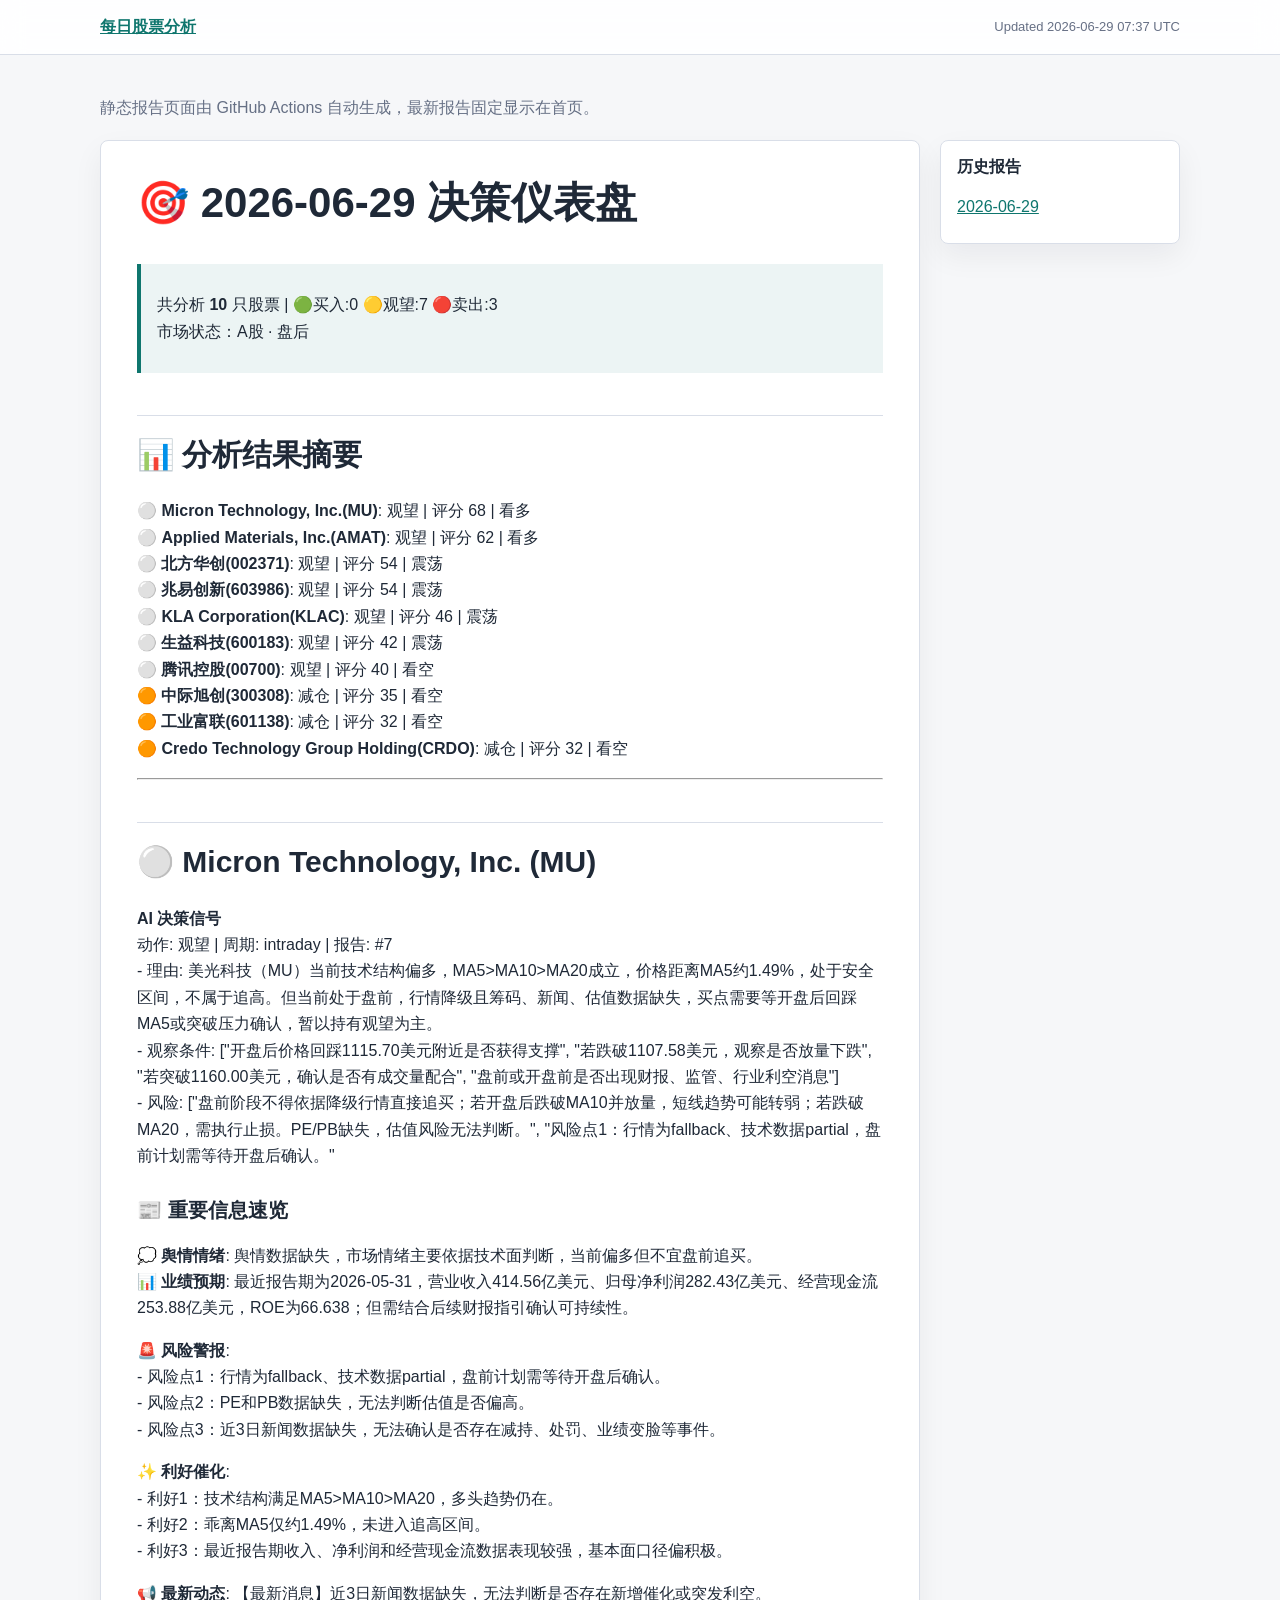
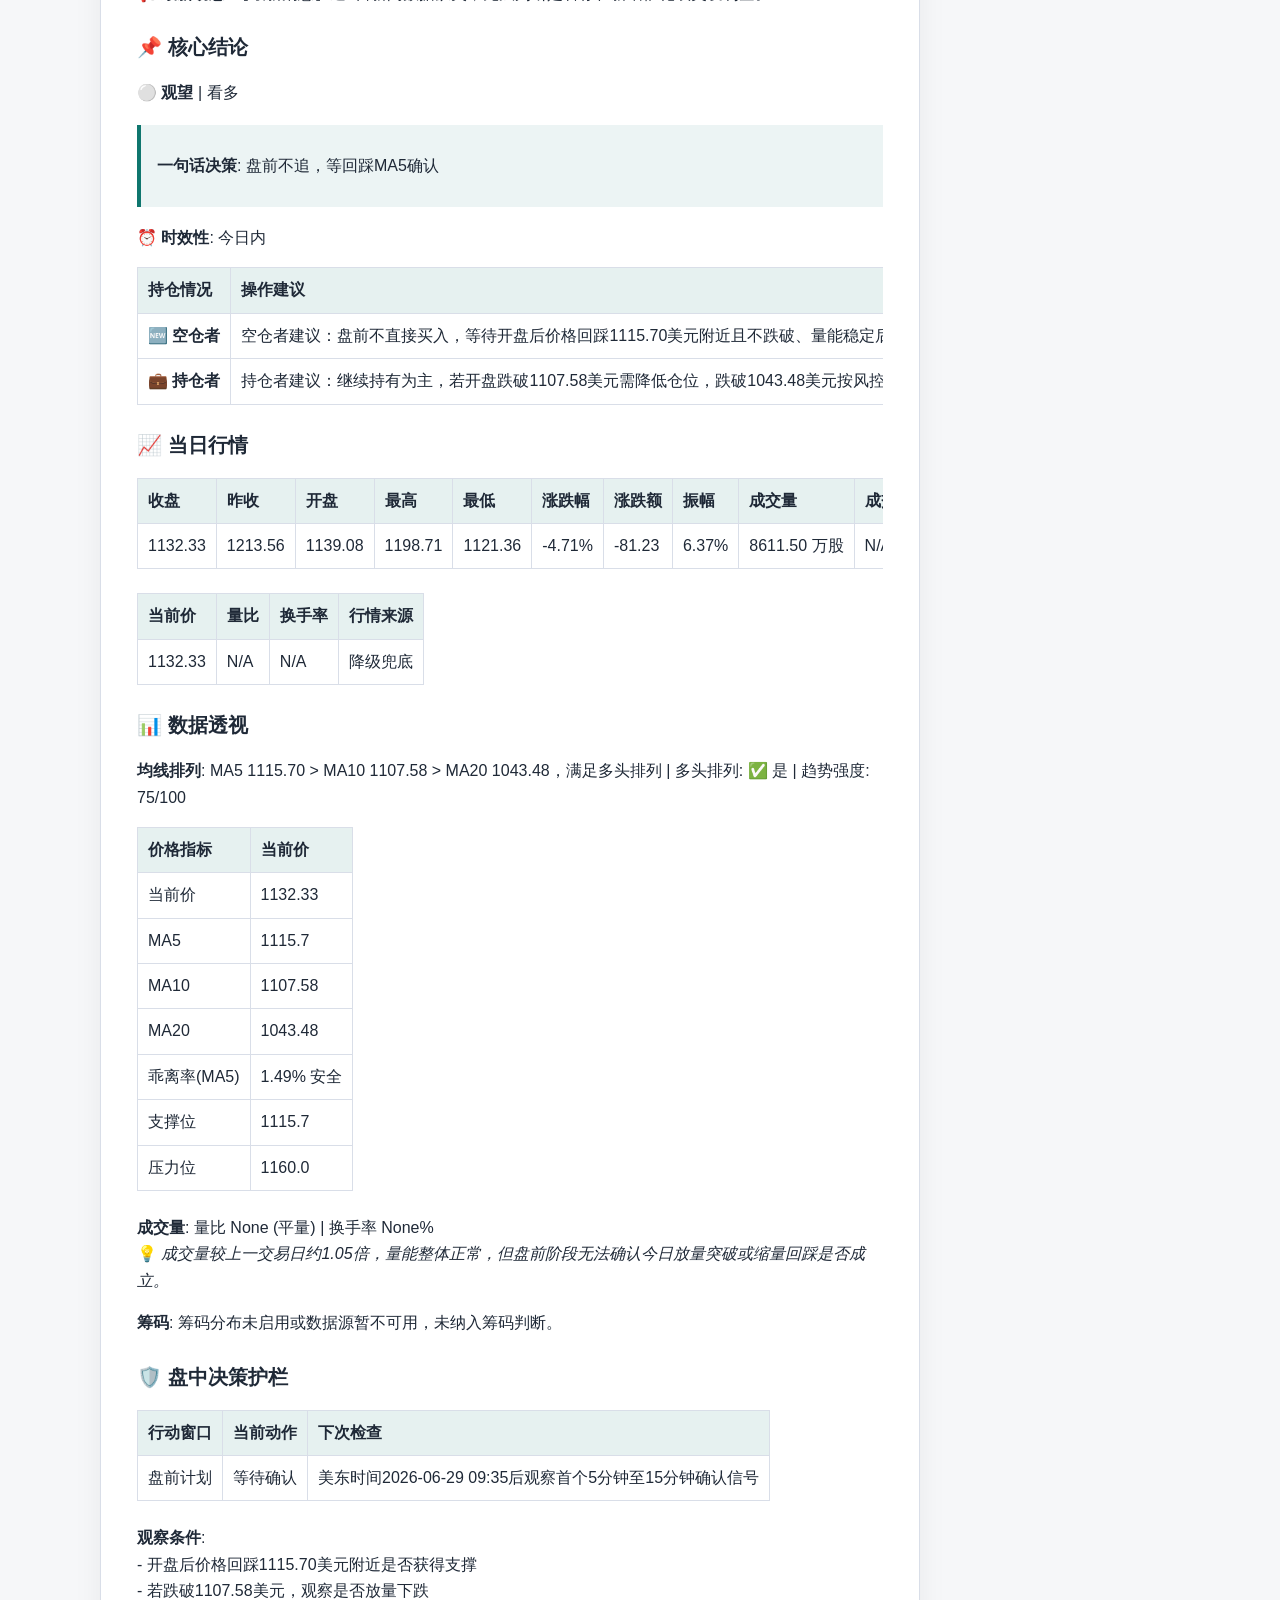
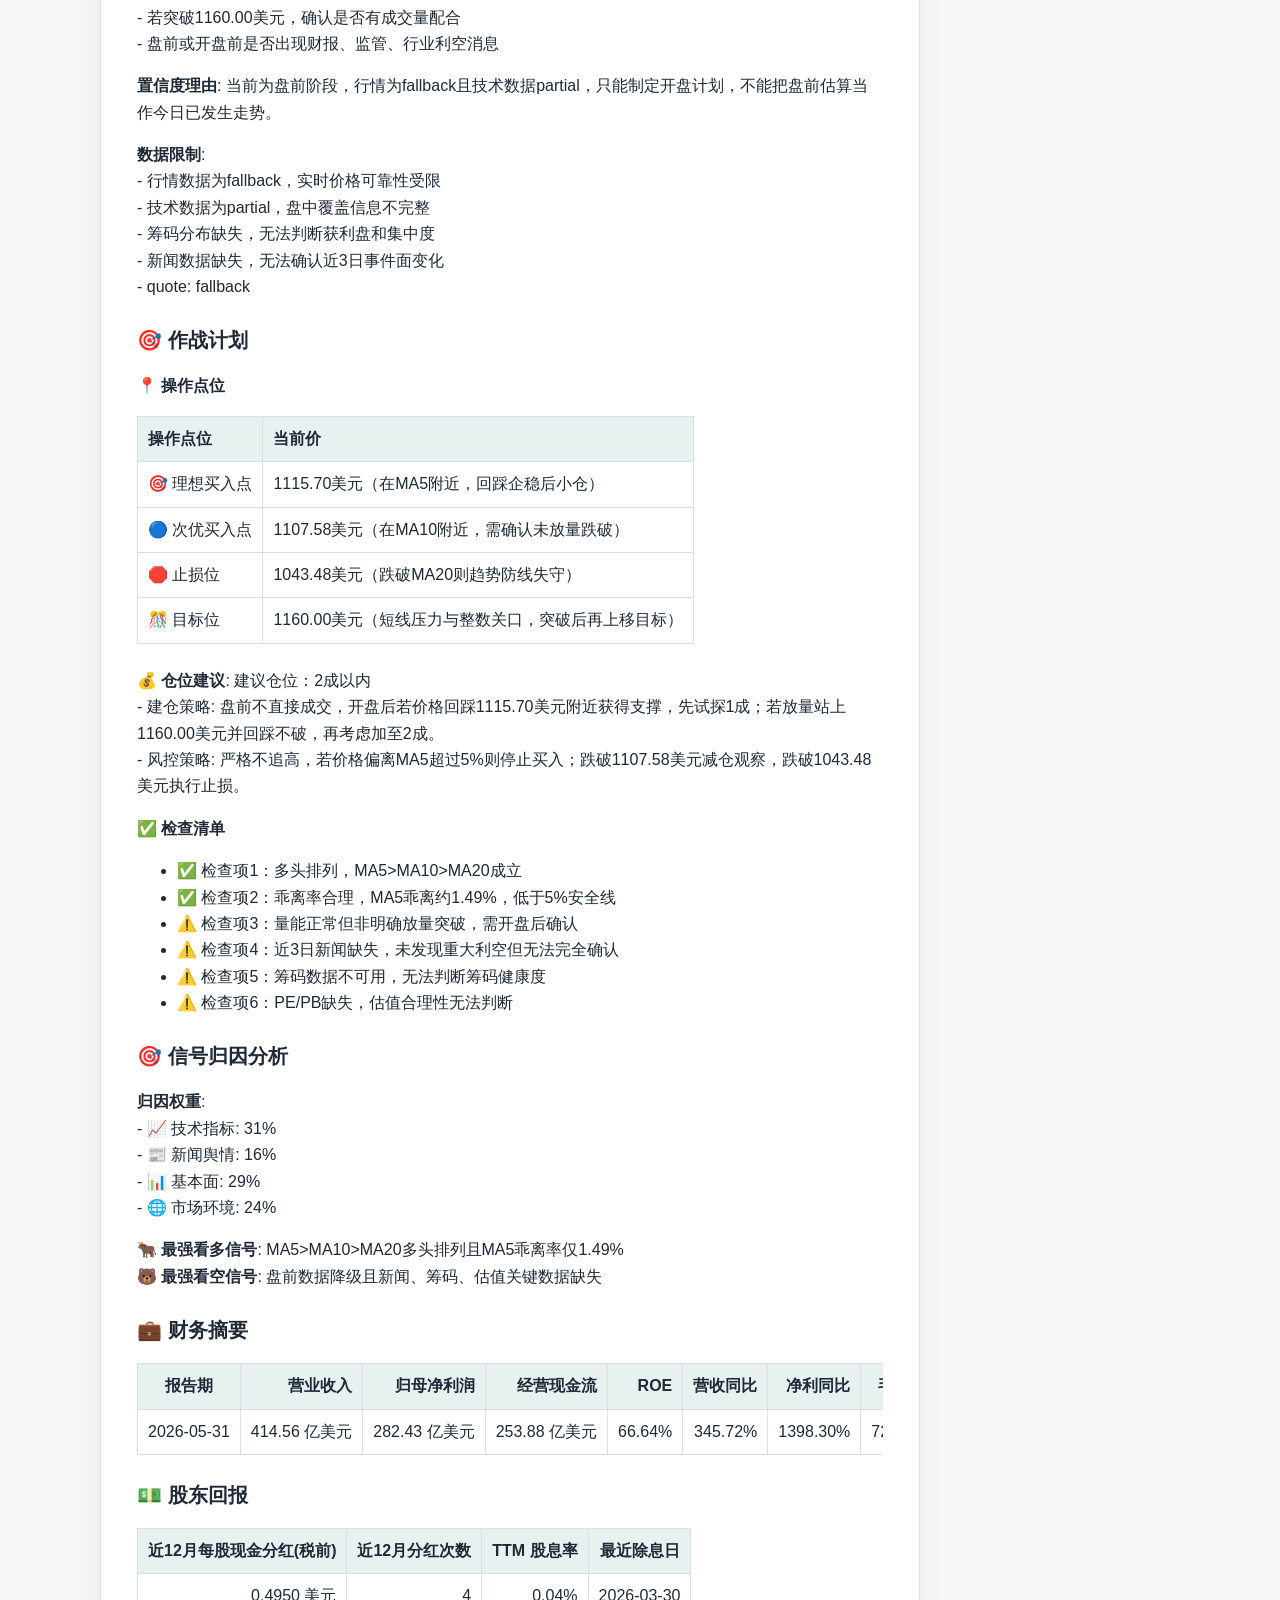
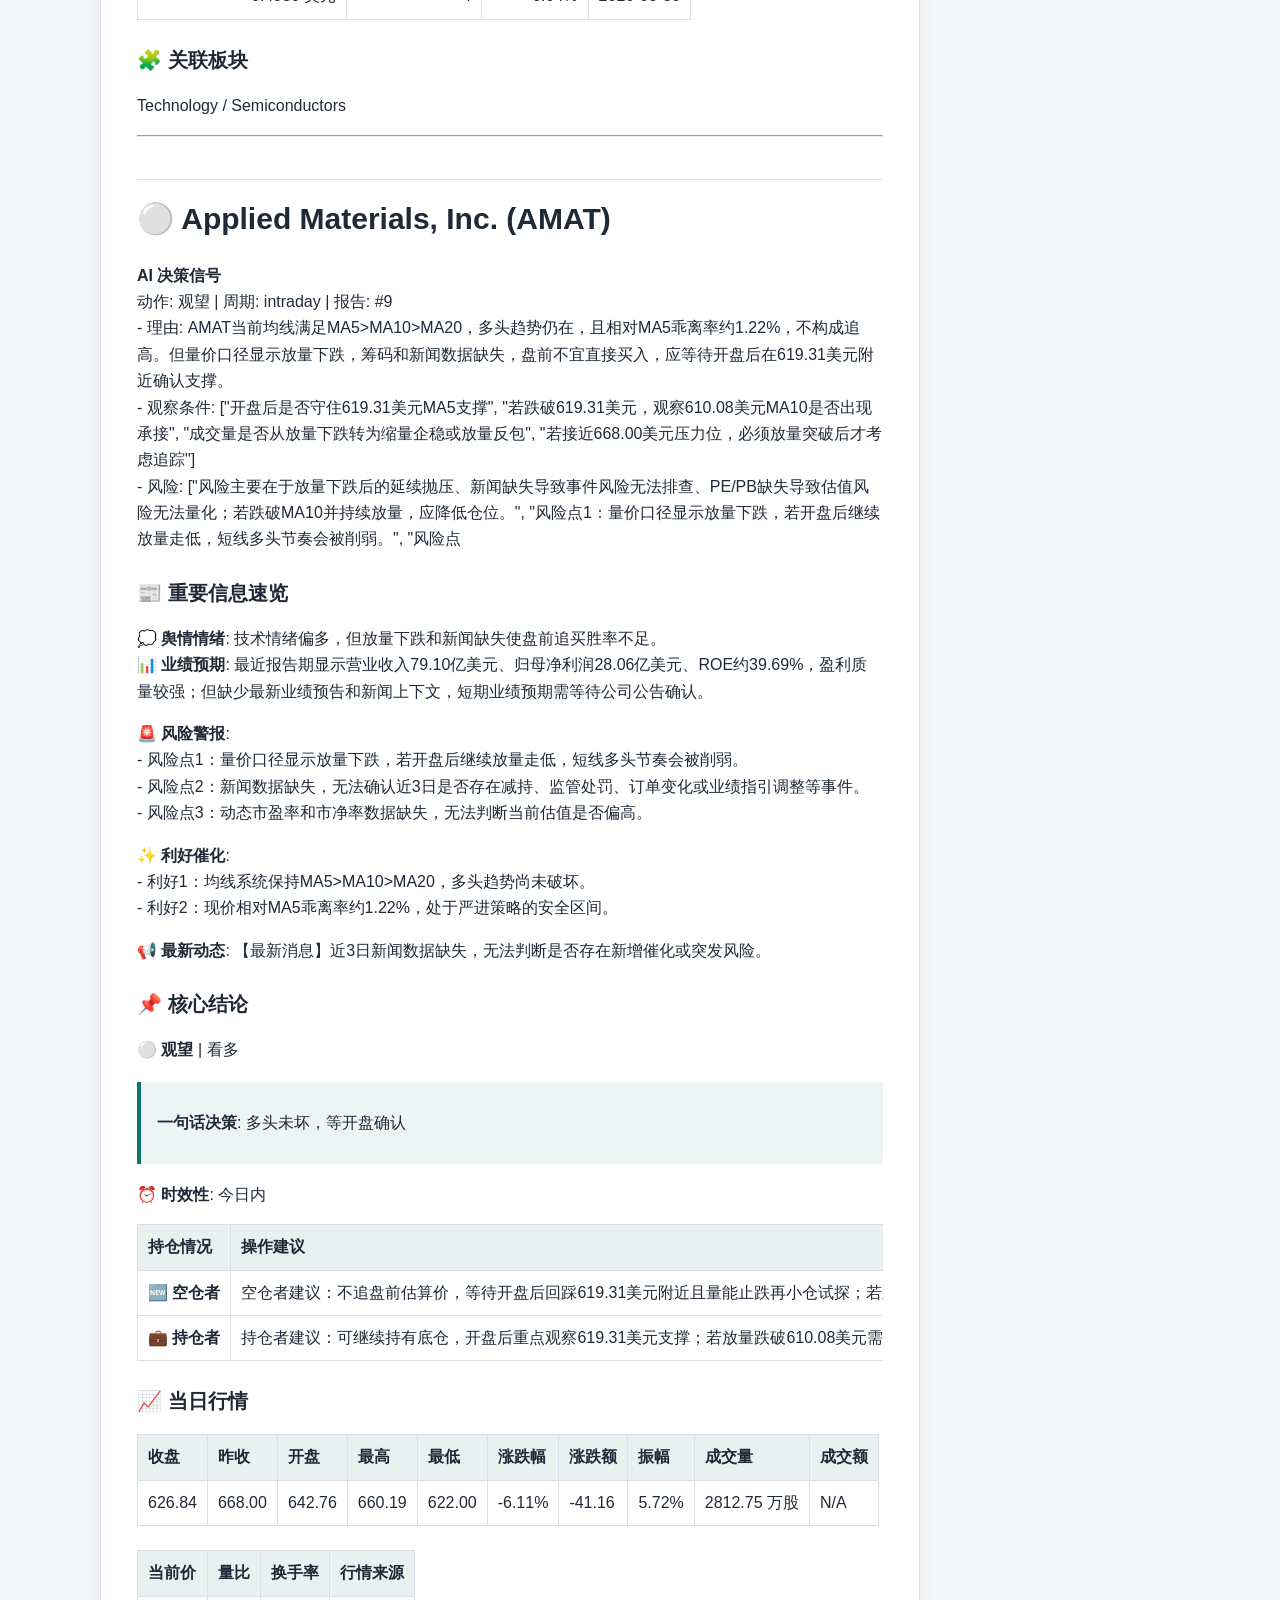
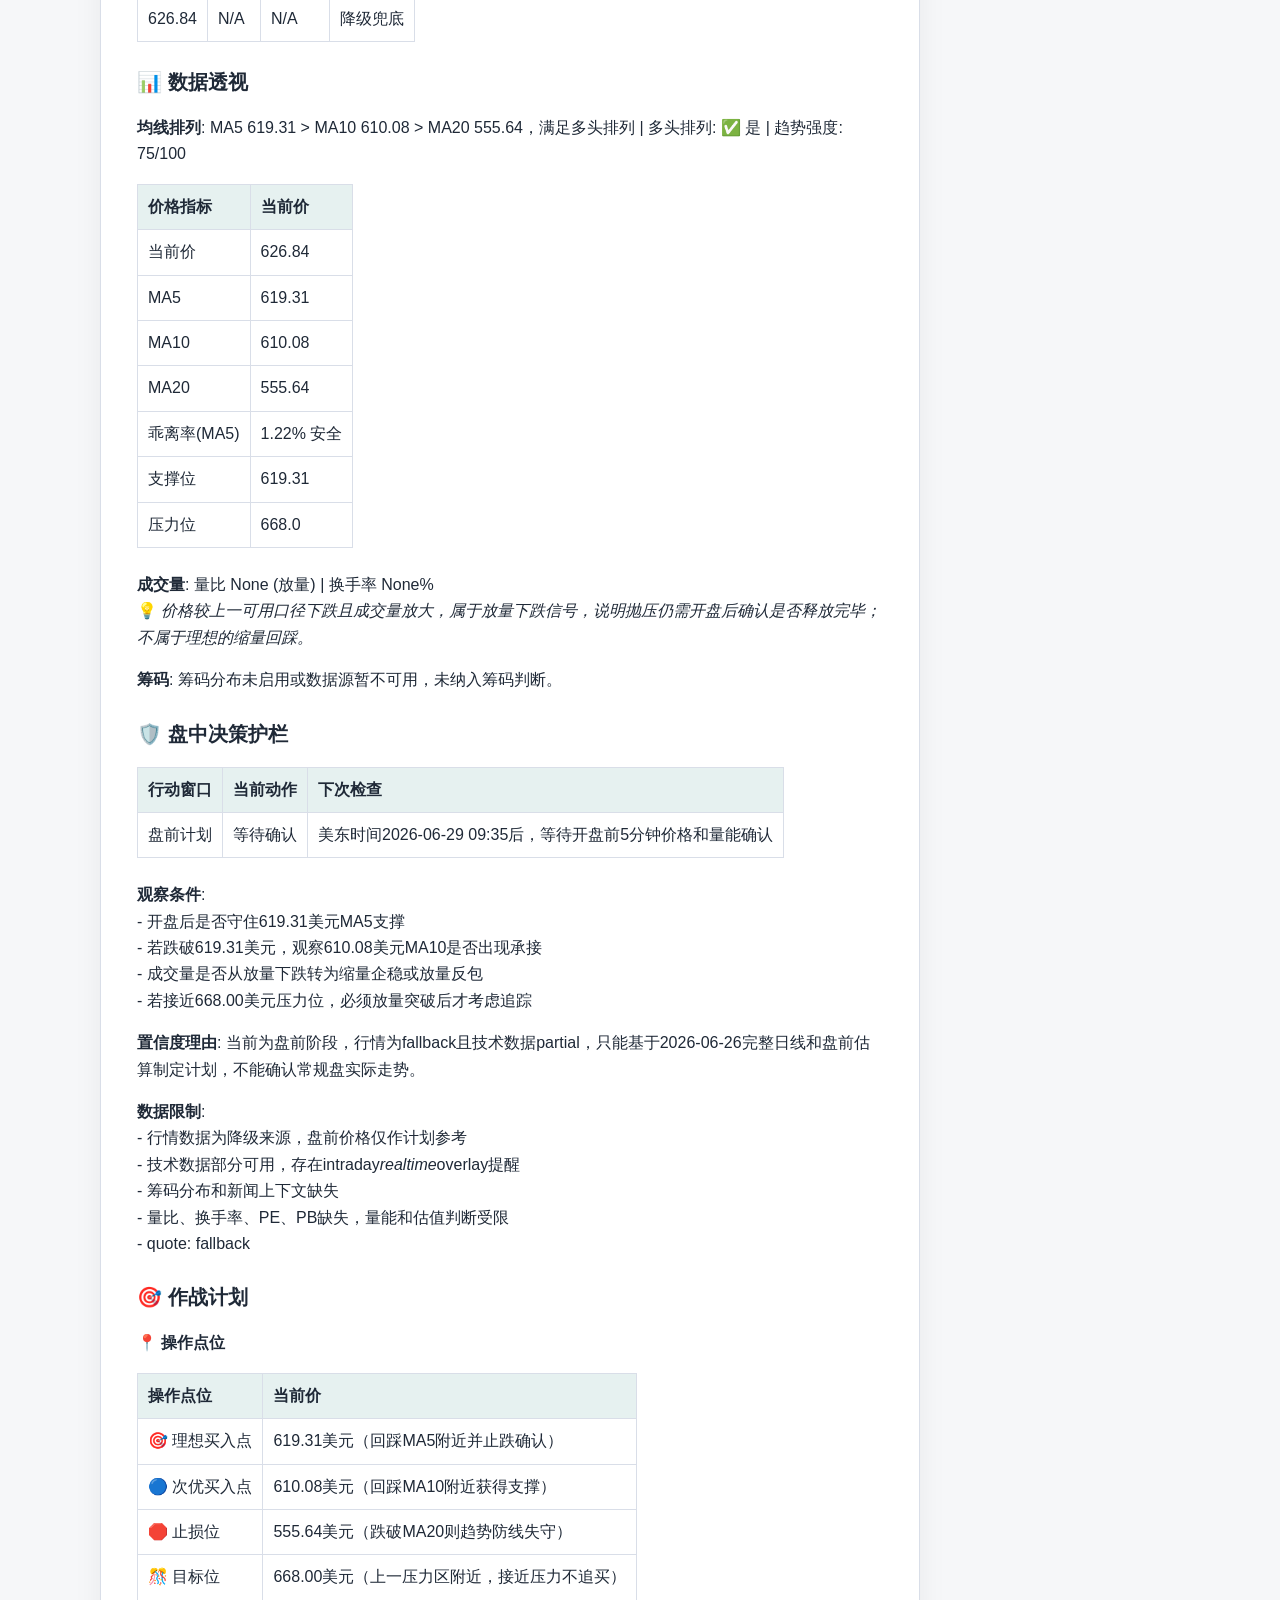
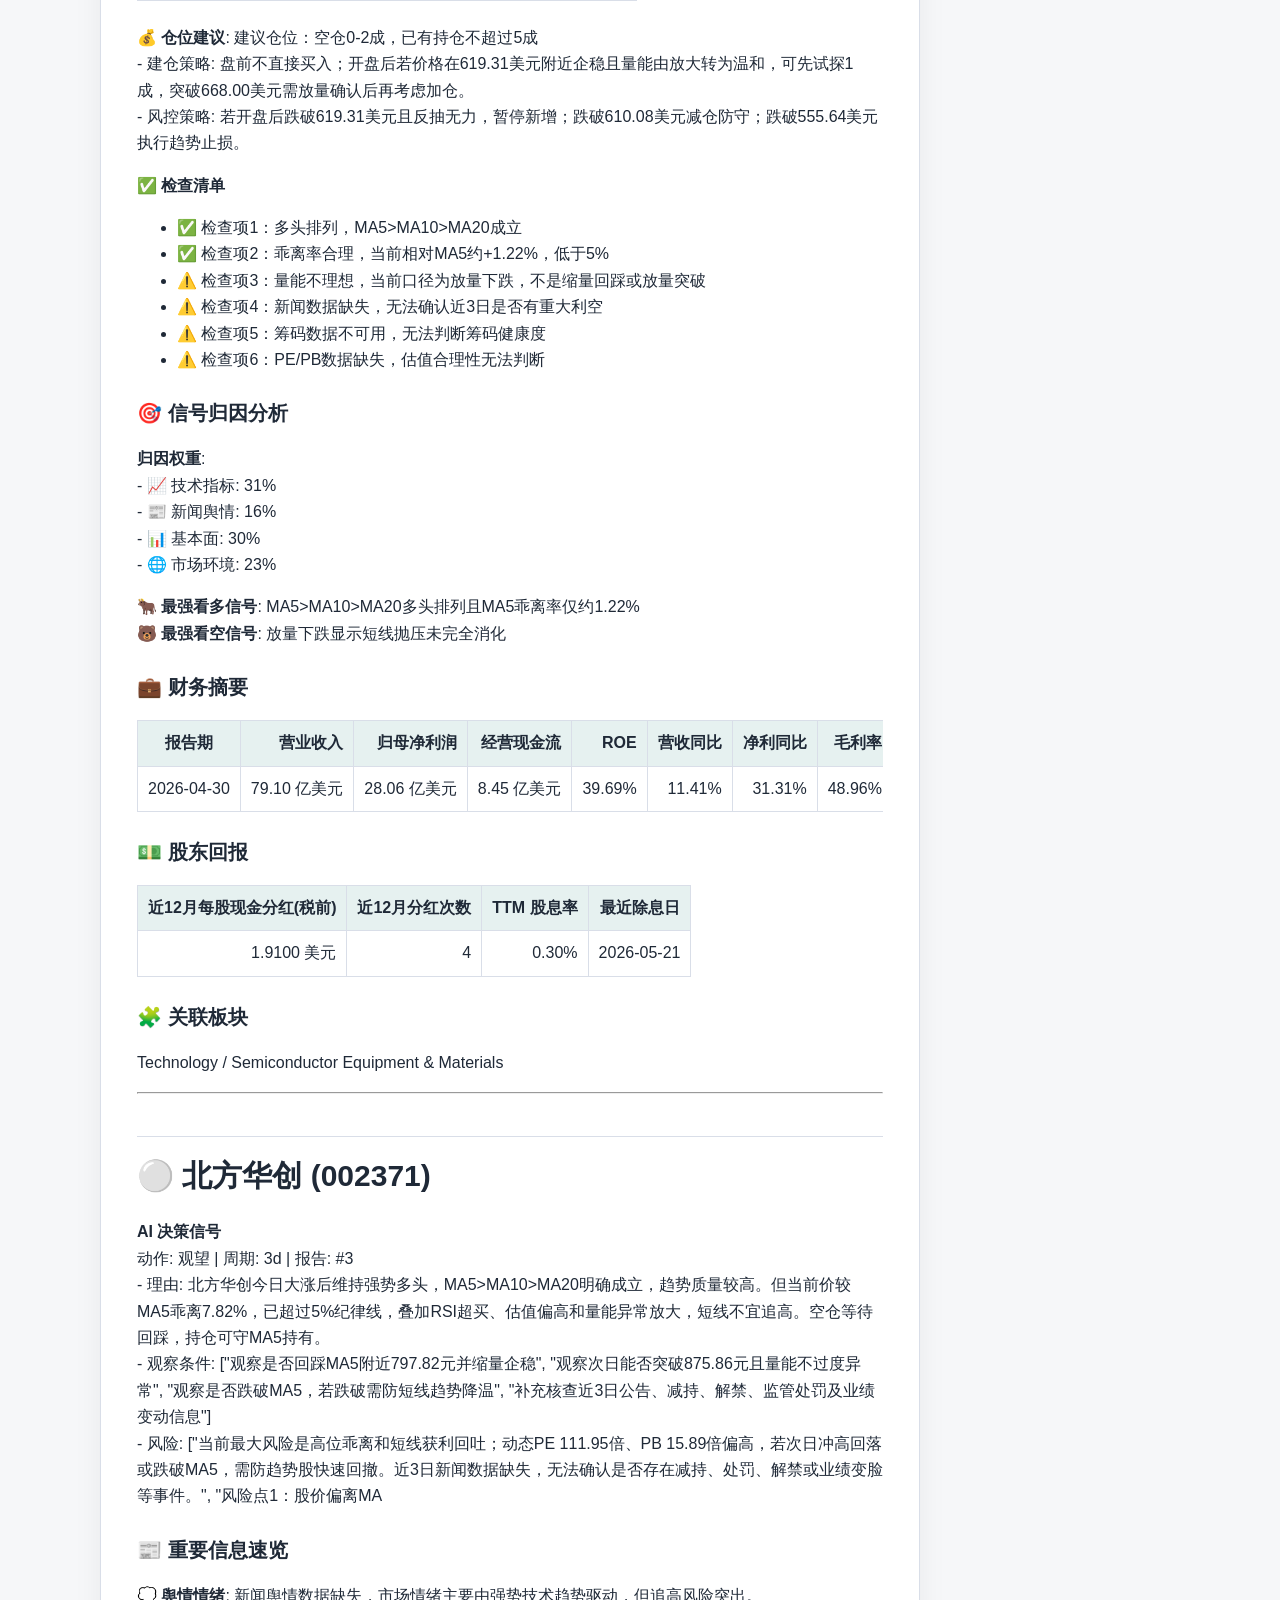
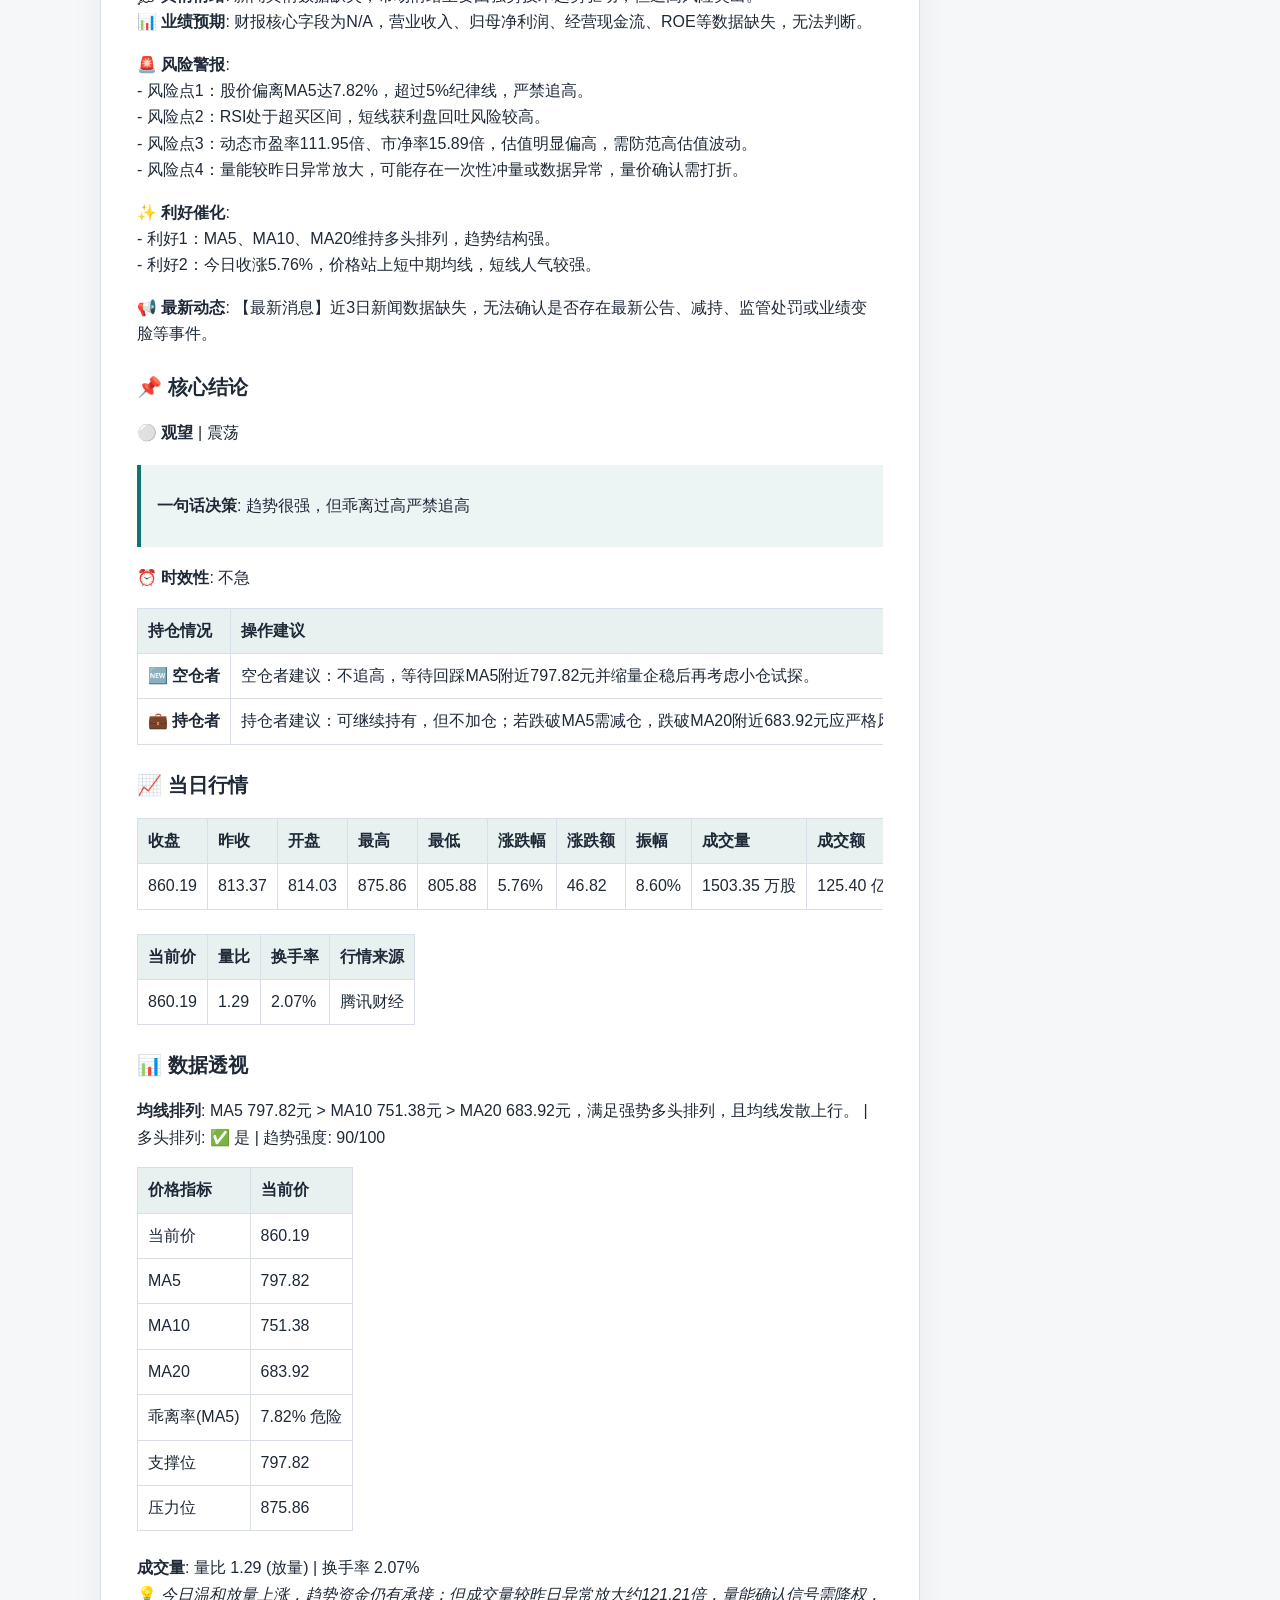
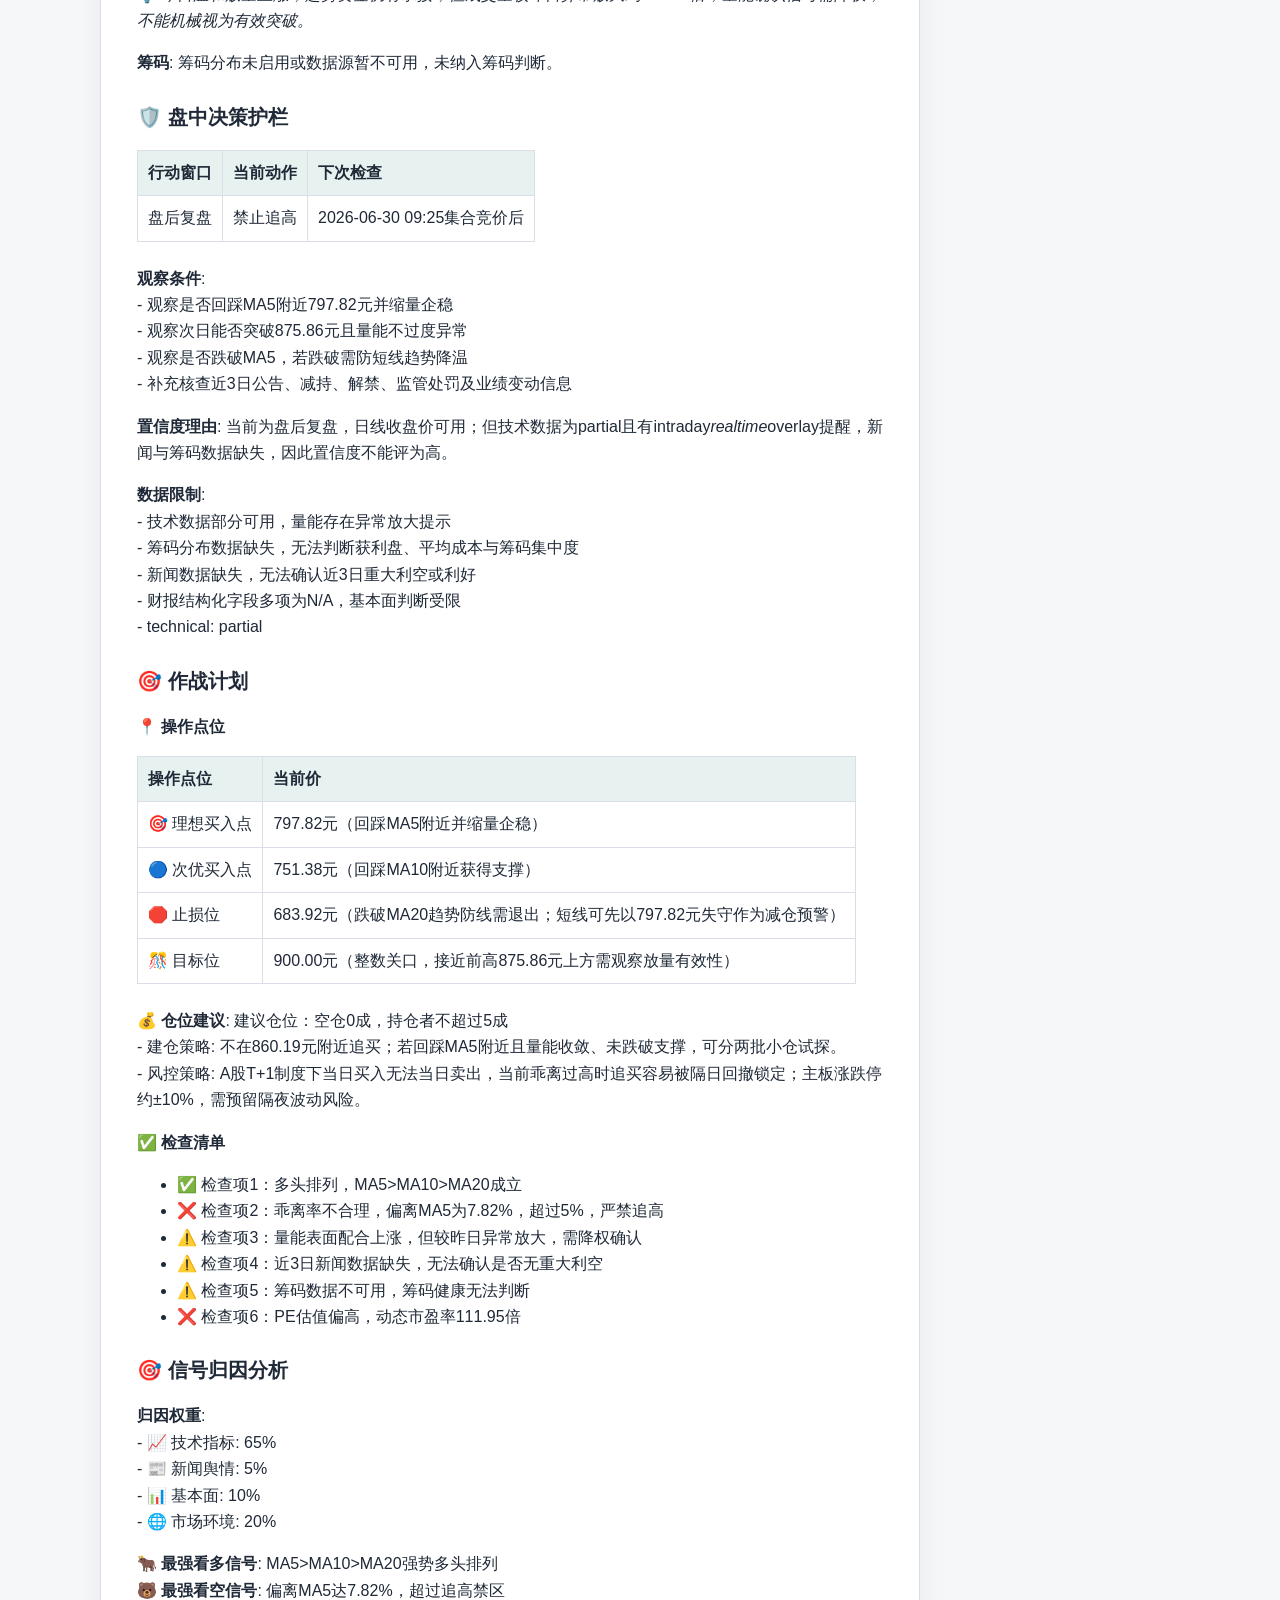
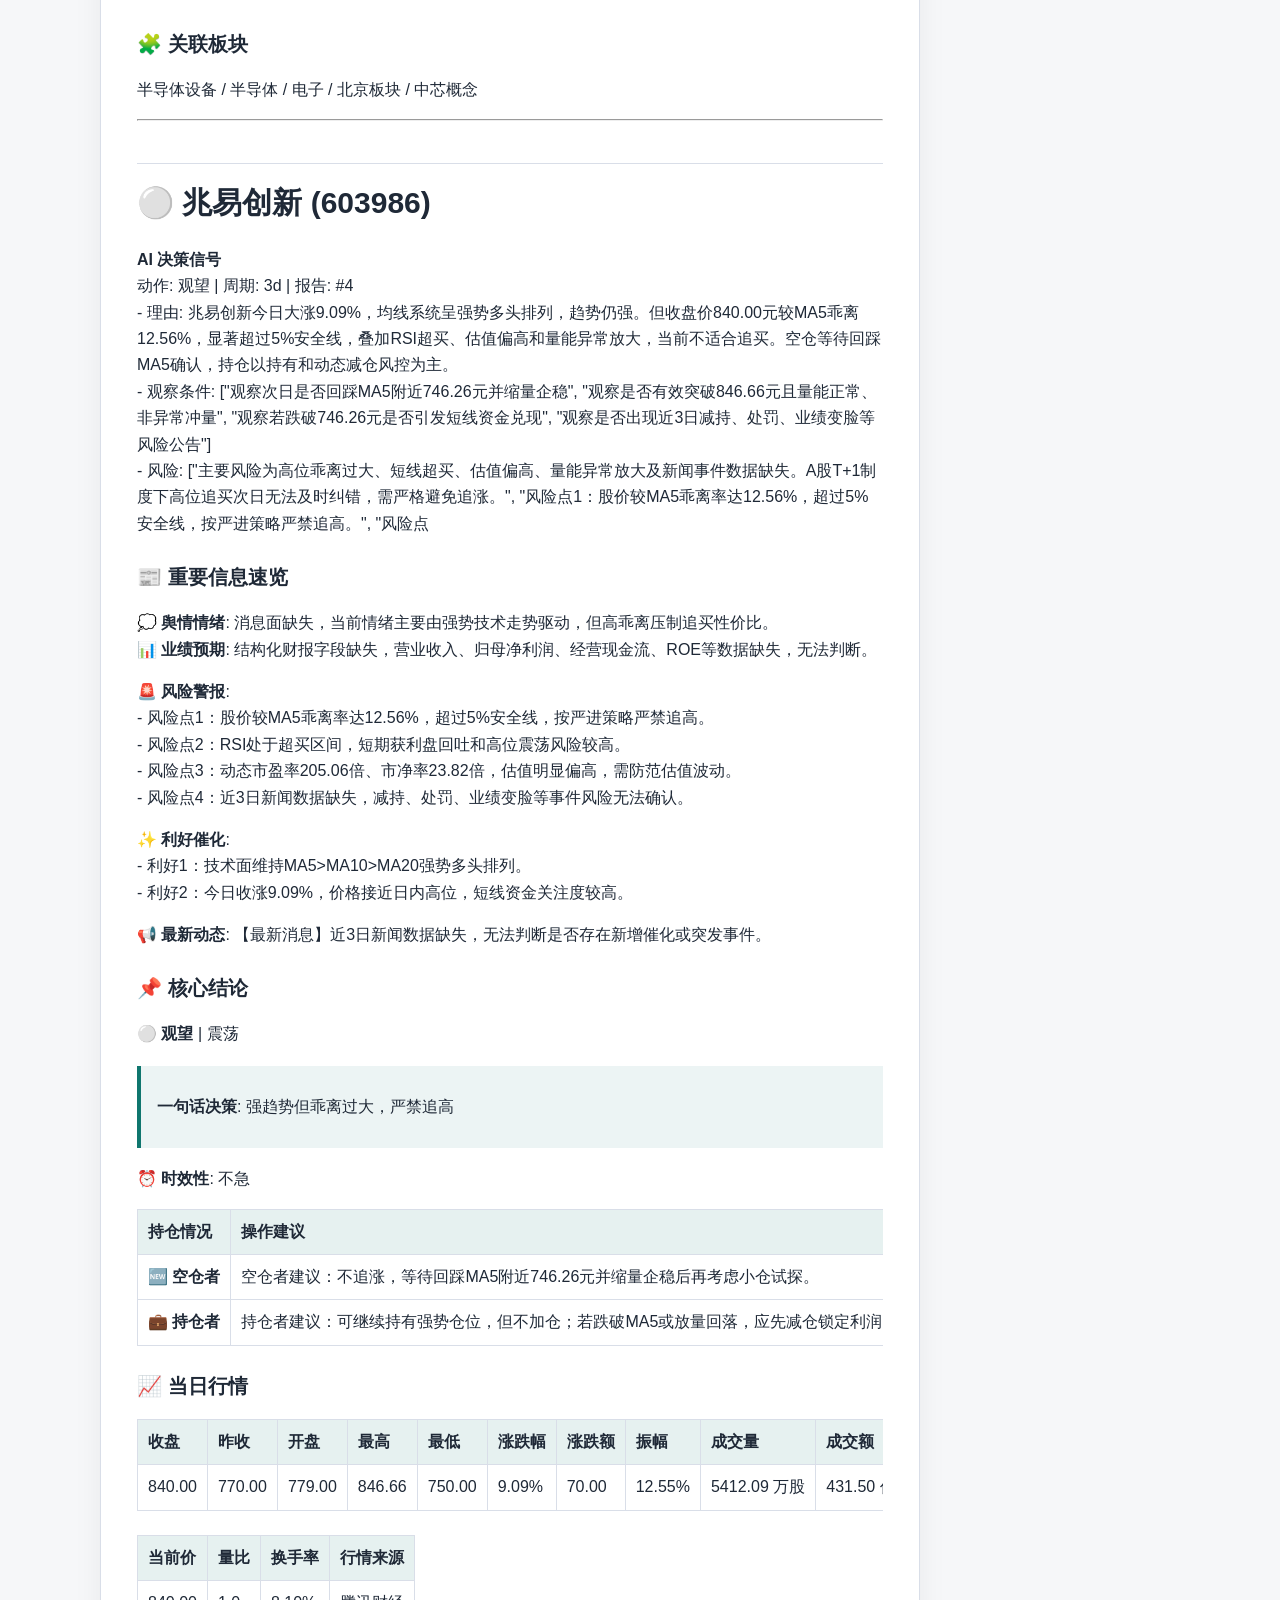
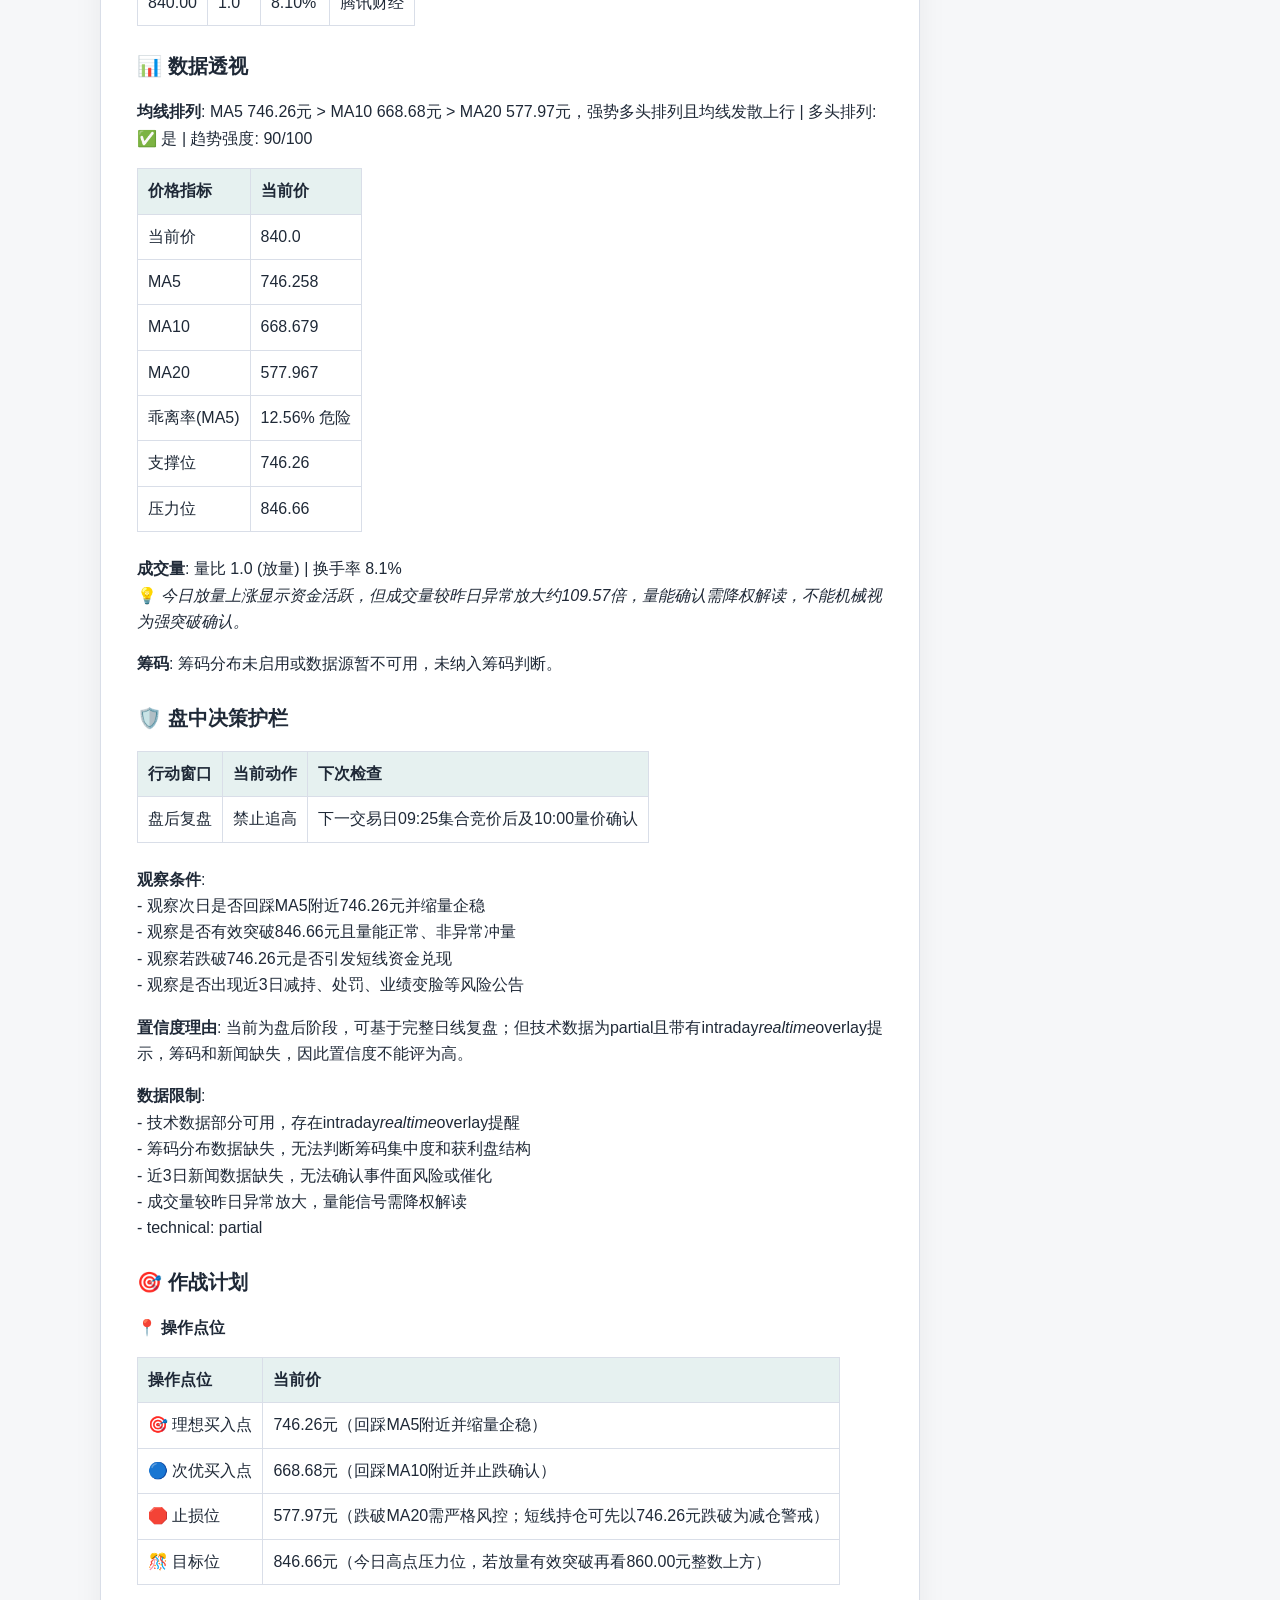
==== index.html @ a8003b69 "Update stock report pages for 2026-06-29" ====
<!doctype html>
<html lang="zh-CN">
<head>
  <meta charset="utf-8">
  <meta name="viewport" content="width=device-width, initial-scale=1">
  <title>2026-06-29 - 每日股票分析</title>
  <link rel="stylesheet" href="assets/report.css">
</head>
<body>
  <header>
    <div class="bar">
      <div class="brand"><a href="index.html">每日股票分析</a></div>
      <div class="meta">Updated 2026-06-29 07:37 UTC</div>
    </div>
  </header>
  <main>
    <p class="note">静态报告页面由 GitHub Actions 自动生成，最新报告固定显示在首页。</p>
    <div class="layout">
      <article><h1>🎯 2026-06-29 决策仪表盘</h1>

<blockquote>
  <p>共分析 <strong>10</strong> 只股票 | 🟢买入:0 🟡观望:7 🔴卖出:3<br />
  市场状态：A股 · 盘后</p>
</blockquote>

<h2>📊 分析结果摘要</h2>

<p>⚪ <strong>Micron Technology, Inc.(MU)</strong>: 观望 | 评分 68 | 看多<br />
⚪ <strong>Applied Materials, Inc.(AMAT)</strong>: 观望 | 评分 62 | 看多<br />
⚪ <strong>北方华创(002371)</strong>: 观望 | 评分 54 | 震荡<br />
⚪ <strong>兆易创新(603986)</strong>: 观望 | 评分 54 | 震荡<br />
⚪ <strong>KLA Corporation(KLAC)</strong>: 观望 | 评分 46 | 震荡<br />
⚪ <strong>生益科技(600183)</strong>: 观望 | 评分 42 | 震荡<br />
⚪ <strong>腾讯控股(00700)</strong>: 观望 | 评分 40 | 看空<br />
🟠 <strong>中际旭创(300308)</strong>: 减仓 | 评分 35 | 看空<br />
🟠 <strong>工业富联(601138)</strong>: 减仓 | 评分 32 | 看空<br />
🟠 <strong>Credo Technology Group Holding(CRDO)</strong>: 减仓 | 评分 32 | 看空</p>

<hr />

<h2>⚪ Micron Technology, Inc. (MU)</h2>

<p><strong>AI 决策信号</strong><br />
动作: 观望 | 周期: intraday | 报告: #7<br />
- 理由: 美光科技（MU）当前技术结构偏多，MA5>MA10>MA20成立，价格距离MA5约1.49%，处于安全区间，不属于追高。但当前处于盘前，行情降级且筹码、新闻、估值数据缺失，买点需要等开盘后回踩MA5或突破压力确认，暂以持有观望为主。<br />
- 观察条件: ["开盘后价格回踩1115.70美元附近是否获得支撑", "若跌破1107.58美元，观察是否放量下跌", "若突破1160.00美元，确认是否有成交量配合", "盘前或开盘前是否出现财报、监管、行业利空消息"]<br />
- 风险: ["盘前阶段不得依据降级行情直接追买；若开盘后跌破MA10并放量，短线趋势可能转弱；若跌破MA20，需执行止损。PE/PB缺失，估值风险无法判断。", "风险点1：行情为fallback、技术数据partial，盘前计划需等待开盘后确认。"</p>

<h3>📰 重要信息速览</h3>

<p><strong>💭 舆情情绪</strong>: 舆情数据缺失，市场情绪主要依据技术面判断，当前偏多但不宜盘前追买。<br />
<strong>📊 业绩预期</strong>: 最近报告期为2026-05-31，营业收入414.56亿美元、归母净利润282.43亿美元、经营现金流253.88亿美元，ROE为66.638；但需结合后续财报指引确认可持续性。</p>

<p><strong>🚨 风险警报</strong>:<br />
- 风险点1：行情为fallback、技术数据partial，盘前计划需等待开盘后确认。<br />
- 风险点2：PE和PB数据缺失，无法判断估值是否偏高。<br />
- 风险点3：近3日新闻数据缺失，无法确认是否存在减持、处罚、业绩变脸等事件。</p>

<p><strong>✨ 利好催化</strong>:<br />
- 利好1：技术结构满足MA5>MA10>MA20，多头趋势仍在。<br />
- 利好2：乖离MA5仅约1.49%，未进入追高区间。<br />
- 利好3：最近报告期收入、净利润和经营现金流数据表现较强，基本面口径偏积极。</p>

<p><strong>📢 最新动态</strong>: 【最新消息】近3日新闻数据缺失，无法判断是否存在新增催化或突发利空。</p>

<h3>📌 核心结论</h3>

<p><strong>⚪ 观望</strong> | 看多</p>

<blockquote>
  <p><strong>一句话决策</strong>: 盘前不追，等回踩MA5确认</p>
</blockquote>

<p>⏰ <strong>时效性</strong>: 今日内</p>

<table>
<thead>
<tr>
  <th>持仓情况</th>
  <th>操作建议</th>
</tr>
</thead>
<tbody>
<tr>
  <td>🆕 <strong>空仓者</strong></td>
  <td>空仓者建议：盘前不直接买入，等待开盘后价格回踩1115.70美元附近且不跌破、量能稳定后再小仓试探。</td>
</tr>
<tr>
  <td>💼 <strong>持仓者</strong></td>
  <td>持仓者建议：继续持有为主，若开盘跌破1107.58美元需降低仓位，跌破1043.48美元按风控止损。</td>
</tr>
</tbody>
</table>

<h3>📈 当日行情</h3>

<table>
<thead>
<tr>
  <th>收盘</th>
  <th>昨收</th>
  <th>开盘</th>
  <th>最高</th>
  <th>最低</th>
  <th>涨跌幅</th>
  <th>涨跌额</th>
  <th>振幅</th>
  <th>成交量</th>
  <th>成交额</th>
</tr>
</thead>
<tbody>
<tr>
  <td>1132.33</td>
  <td>1213.56</td>
  <td>1139.08</td>
  <td>1198.71</td>
  <td>1121.36</td>
  <td>-4.71%</td>
  <td>-81.23</td>
  <td>6.37%</td>
  <td>8611.50 万股</td>
  <td>N/A</td>
</tr>
</tbody>
</table>

<table>
<thead>
<tr>
  <th>当前价</th>
  <th>量比</th>
  <th>换手率</th>
  <th>行情来源</th>
</tr>
</thead>
<tbody>
<tr>
  <td>1132.33</td>
  <td>N/A</td>
  <td>N/A</td>
  <td>降级兜底</td>
</tr>
</tbody>
</table>

<h3>📊 数据透视</h3>

<p><strong>均线排列</strong>: MA5 1115.70 &gt; MA10 1107.58 &gt; MA20 1043.48，满足多头排列 | 多头排列: ✅ 是 | 趋势强度: 75/100</p>

<table>
<thead>
<tr>
  <th>价格指标</th>
  <th>当前价</th>
</tr>
</thead>
<tbody>
<tr>
  <td>当前价</td>
  <td>1132.33</td>
</tr>
<tr>
  <td>MA5</td>
  <td>1115.7</td>
</tr>
<tr>
  <td>MA10</td>
  <td>1107.58</td>
</tr>
<tr>
  <td>MA20</td>
  <td>1043.48</td>
</tr>
<tr>
  <td>乖离率(MA5)</td>
  <td>1.49% 安全</td>
</tr>
<tr>
  <td>支撑位</td>
  <td>1115.7</td>
</tr>
<tr>
  <td>压力位</td>
  <td>1160.0</td>
</tr>
</tbody>
</table>

<p><strong>成交量</strong>: 量比 None (平量) | 换手率 None%<br />
💡 <em>成交量较上一交易日约1.05倍，量能整体正常，但盘前阶段无法确认今日放量突破或缩量回踩是否成立。</em></p>

<p><strong>筹码</strong>: 筹码分布未启用或数据源暂不可用，未纳入筹码判断。</p>

<h3>🛡️ 盘中决策护栏</h3>

<table>
<thead>
<tr>
  <th>行动窗口</th>
  <th>当前动作</th>
  <th>下次检查</th>
</tr>
</thead>
<tbody>
<tr>
  <td>盘前计划</td>
  <td>等待确认</td>
  <td>美东时间2026-06-29 09:35后观察首个5分钟至15分钟确认信号</td>
</tr>
</tbody>
</table>

<p><strong>观察条件</strong>:<br />
- 开盘后价格回踩1115.70美元附近是否获得支撑<br />
- 若跌破1107.58美元，观察是否放量下跌<br />
- 若突破1160.00美元，确认是否有成交量配合<br />
- 盘前或开盘前是否出现财报、监管、行业利空消息</p>

<p><strong>置信度理由</strong>: 当前为盘前阶段，行情为fallback且技术数据partial，只能制定开盘计划，不能把盘前估算当作今日已发生走势。</p>

<p><strong>数据限制</strong>:<br />
- 行情数据为fallback，实时价格可靠性受限<br />
- 技术数据为partial，盘中覆盖信息不完整<br />
- 筹码分布缺失，无法判断获利盘和集中度<br />
- 新闻数据缺失，无法确认近3日事件面变化<br />
- quote: fallback</p>

<h3>🎯 作战计划</h3>

<p><strong>📍 操作点位</strong></p>

<table>
<thead>
<tr>
  <th>操作点位</th>
  <th>当前价</th>
</tr>
</thead>
<tbody>
<tr>
  <td>🎯 理想买入点</td>
  <td>1115.70美元（在MA5附近，回踩企稳后小仓）</td>
</tr>
<tr>
  <td>🔵 次优买入点</td>
  <td>1107.58美元（在MA10附近，需确认未放量跌破）</td>
</tr>
<tr>
  <td>🛑 止损位</td>
  <td>1043.48美元（跌破MA20则趋势防线失守）</td>
</tr>
<tr>
  <td>🎊 目标位</td>
  <td>1160.00美元（短线压力与整数关口，突破后再上移目标）</td>
</tr>
</tbody>
</table>

<p><strong>💰 仓位建议</strong>: 建议仓位：2成以内<br />
- 建仓策略: 盘前不直接成交，开盘后若价格回踩1115.70美元附近获得支撑，先试探1成；若放量站上1160.00美元并回踩不破，再考虑加至2成。<br />
- 风控策略: 严格不追高，若价格偏离MA5超过5%则停止买入；跌破1107.58美元减仓观察，跌破1043.48美元执行止损。</p>

<p><strong>✅ 检查清单</strong></p>

<ul>
<li>✅ 检查项1：多头排列，MA5>MA10>MA20成立</li>
<li>✅ 检查项2：乖离率合理，MA5乖离约1.49%，低于5%安全线</li>
<li>⚠️ 检查项3：量能正常但非明确放量突破，需开盘后确认</li>
<li>⚠️ 检查项4：近3日新闻缺失，未发现重大利空但无法完全确认</li>
<li>⚠️ 检查项5：筹码数据不可用，无法判断筹码健康度</li>
<li>⚠️ 检查项6：PE/PB缺失，估值合理性无法判断</li>
</ul>

<h3>🎯 信号归因分析</h3>

<p><strong>归因权重</strong>:<br />
- 📈 技术指标: 31%<br />
- 📰 新闻舆情: 16%<br />
- 📊 基本面: 29%<br />
- 🌐 市场环境: 24%</p>

<p><strong>🐂 最强看多信号</strong>: MA5>MA10>MA20多头排列且MA5乖离率仅1.49%<br />
<strong>🐻 最强看空信号</strong>: 盘前数据降级且新闻、筹码、估值关键数据缺失</p>

<h3>💼 财务摘要</h3>

<table>
<thead>
<tr>
  <th style="text-align:center;">报告期</th>
  <th style="text-align:right;">营业收入</th>
  <th style="text-align:right;">归母净利润</th>
  <th style="text-align:right;">经营现金流</th>
  <th style="text-align:right;">ROE</th>
  <th style="text-align:right;">营收同比</th>
  <th style="text-align:right;">净利同比</th>
  <th style="text-align:right;">毛利率</th>
</tr>
</thead>
<tbody>
<tr>
  <td style="text-align:center;">2026-05-31</td>
  <td style="text-align:right;">414.56 亿美元</td>
  <td style="text-align:right;">282.43 亿美元</td>
  <td style="text-align:right;">253.88 亿美元</td>
  <td style="text-align:right;">66.64%</td>
  <td style="text-align:right;">345.72%</td>
  <td style="text-align:right;">1398.30%</td>
  <td style="text-align:right;">72.57%</td>
</tr>
</tbody>
</table>

<h3>💵 股东回报</h3>

<table>
<thead>
<tr>
  <th style="text-align:right;">近12月每股现金分红(税前)</th>
  <th style="text-align:right;">近12月分红次数</th>
  <th style="text-align:right;">TTM 股息率</th>
  <th style="text-align:center;">最近除息日</th>
</tr>
</thead>
<tbody>
<tr>
  <td style="text-align:right;">0.4950 美元</td>
  <td style="text-align:right;">4</td>
  <td style="text-align:right;">0.04%</td>
  <td style="text-align:center;">2026-03-30</td>
</tr>
</tbody>
</table>

<h3>🧩 关联板块</h3>

<p>Technology / Semiconductors</p>

<hr />

<h2>⚪ Applied Materials, Inc. (AMAT)</h2>

<p><strong>AI 决策信号</strong><br />
动作: 观望 | 周期: intraday | 报告: #9<br />
- 理由: AMAT当前均线满足MA5>MA10>MA20，多头趋势仍在，且相对MA5乖离率约1.22%，不构成追高。但量价口径显示放量下跌，筹码和新闻数据缺失，盘前不宜直接买入，应等待开盘后在619.31美元附近确认支撑。<br />
- 观察条件: ["开盘后是否守住619.31美元MA5支撑", "若跌破619.31美元，观察610.08美元MA10是否出现承接", "成交量是否从放量下跌转为缩量企稳或放量反包", "若接近668.00美元压力位，必须放量突破后才考虑追踪"]<br />
- 风险: ["风险主要在于放量下跌后的延续抛压、新闻缺失导致事件风险无法排查、PE/PB缺失导致估值风险无法量化；若跌破MA10并持续放量，应降低仓位。", "风险点1：量价口径显示放量下跌，若开盘后继续放量走低，短线多头节奏会被削弱。", "风险点</p>

<h3>📰 重要信息速览</h3>

<p><strong>💭 舆情情绪</strong>: 技术情绪偏多，但放量下跌和新闻缺失使盘前追买胜率不足。<br />
<strong>📊 业绩预期</strong>: 最近报告期显示营业收入79.10亿美元、归母净利润28.06亿美元、ROE约39.69%，盈利质量较强；但缺少最新业绩预告和新闻上下文，短期业绩预期需等待公司公告确认。</p>

<p><strong>🚨 风险警报</strong>:<br />
- 风险点1：量价口径显示放量下跌，若开盘后继续放量走低，短线多头节奏会被削弱。<br />
- 风险点2：新闻数据缺失，无法确认近3日是否存在减持、监管处罚、订单变化或业绩指引调整等事件。<br />
- 风险点3：动态市盈率和市净率数据缺失，无法判断当前估值是否偏高。</p>

<p><strong>✨ 利好催化</strong>:<br />
- 利好1：均线系统保持MA5>MA10>MA20，多头趋势尚未破坏。<br />
- 利好2：现价相对MA5乖离率约1.22%，处于严进策略的安全区间。</p>

<p><strong>📢 最新动态</strong>: 【最新消息】近3日新闻数据缺失，无法判断是否存在新增催化或突发风险。</p>

<h3>📌 核心结论</h3>

<p><strong>⚪ 观望</strong> | 看多</p>

<blockquote>
  <p><strong>一句话决策</strong>: 多头未坏，等开盘确认</p>
</blockquote>

<p>⏰ <strong>时效性</strong>: 今日内</p>

<table>
<thead>
<tr>
  <th>持仓情况</th>
  <th>操作建议</th>
</tr>
</thead>
<tbody>
<tr>
  <td>🆕 <strong>空仓者</strong></td>
  <td>空仓者建议：不追盘前估算价，等待开盘后回踩619.31美元附近且量能止跌再小仓试探；若直接冲向668.00美元压力位，不追高。</td>
</tr>
<tr>
  <td>💼 <strong>持仓者</strong></td>
  <td>持仓者建议：可继续持有底仓，开盘后重点观察619.31美元支撑；若放量跌破610.08美元需减仓，跌破555.64美元按纪律止损。</td>
</tr>
</tbody>
</table>

<h3>📈 当日行情</h3>

<table>
<thead>
<tr>
  <th>收盘</th>
  <th>昨收</th>
  <th>开盘</th>
  <th>最高</th>
  <th>最低</th>
  <th>涨跌幅</th>
  <th>涨跌额</th>
  <th>振幅</th>
  <th>成交量</th>
  <th>成交额</th>
</tr>
</thead>
<tbody>
<tr>
  <td>626.84</td>
  <td>668.00</td>
  <td>642.76</td>
  <td>660.19</td>
  <td>622.00</td>
  <td>-6.11%</td>
  <td>-41.16</td>
  <td>5.72%</td>
  <td>2812.75 万股</td>
  <td>N/A</td>
</tr>
</tbody>
</table>

<table>
<thead>
<tr>
  <th>当前价</th>
  <th>量比</th>
  <th>换手率</th>
  <th>行情来源</th>
</tr>
</thead>
<tbody>
<tr>
  <td>626.84</td>
  <td>N/A</td>
  <td>N/A</td>
  <td>降级兜底</td>
</tr>
</tbody>
</table>

<h3>📊 数据透视</h3>

<p><strong>均线排列</strong>: MA5 619.31 &gt; MA10 610.08 &gt; MA20 555.64，满足多头排列 | 多头排列: ✅ 是 | 趋势强度: 75/100</p>

<table>
<thead>
<tr>
  <th>价格指标</th>
  <th>当前价</th>
</tr>
</thead>
<tbody>
<tr>
  <td>当前价</td>
  <td>626.84</td>
</tr>
<tr>
  <td>MA5</td>
  <td>619.31</td>
</tr>
<tr>
  <td>MA10</td>
  <td>610.08</td>
</tr>
<tr>
  <td>MA20</td>
  <td>555.64</td>
</tr>
<tr>
  <td>乖离率(MA5)</td>
  <td>1.22% 安全</td>
</tr>
<tr>
  <td>支撑位</td>
  <td>619.31</td>
</tr>
<tr>
  <td>压力位</td>
  <td>668.0</td>
</tr>
</tbody>
</table>

<p><strong>成交量</strong>: 量比 None (放量) | 换手率 None%<br />
💡 <em>价格较上一可用口径下跌且成交量放大，属于放量下跌信号，说明抛压仍需开盘后确认是否释放完毕；不属于理想的缩量回踩。</em></p>

<p><strong>筹码</strong>: 筹码分布未启用或数据源暂不可用，未纳入筹码判断。</p>

<h3>🛡️ 盘中决策护栏</h3>

<table>
<thead>
<tr>
  <th>行动窗口</th>
  <th>当前动作</th>
  <th>下次检查</th>
</tr>
</thead>
<tbody>
<tr>
  <td>盘前计划</td>
  <td>等待确认</td>
  <td>美东时间2026-06-29 09:35后，等待开盘前5分钟价格和量能确认</td>
</tr>
</tbody>
</table>

<p><strong>观察条件</strong>:<br />
- 开盘后是否守住619.31美元MA5支撑<br />
- 若跌破619.31美元，观察610.08美元MA10是否出现承接<br />
- 成交量是否从放量下跌转为缩量企稳或放量反包<br />
- 若接近668.00美元压力位，必须放量突破后才考虑追踪</p>

<p><strong>置信度理由</strong>: 当前为盘前阶段，行情为fallback且技术数据partial，只能基于2026-06-26完整日线和盘前估算制定计划，不能确认常规盘实际走势。</p>

<p><strong>数据限制</strong>:<br />
- 行情数据为降级来源，盘前价格仅作计划参考<br />
- 技术数据部分可用，存在intraday<em>realtime</em>overlay提醒<br />
- 筹码分布和新闻上下文缺失<br />
- 量比、换手率、PE、PB缺失，量能和估值判断受限<br />
- quote: fallback</p>

<h3>🎯 作战计划</h3>

<p><strong>📍 操作点位</strong></p>

<table>
<thead>
<tr>
  <th>操作点位</th>
  <th>当前价</th>
</tr>
</thead>
<tbody>
<tr>
  <td>🎯 理想买入点</td>
  <td>619.31美元（回踩MA5附近并止跌确认）</td>
</tr>
<tr>
  <td>🔵 次优买入点</td>
  <td>610.08美元（回踩MA10附近获得支撑）</td>
</tr>
<tr>
  <td>🛑 止损位</td>
  <td>555.64美元（跌破MA20则趋势防线失守）</td>
</tr>
<tr>
  <td>🎊 目标位</td>
  <td>668.00美元（上一压力区附近，接近压力不追买）</td>
</tr>
</tbody>
</table>

<p><strong>💰 仓位建议</strong>: 建议仓位：空仓0-2成，已有持仓不超过5成<br />
- 建仓策略: 盘前不直接买入；开盘后若价格在619.31美元附近企稳且量能由放大转为温和，可先试探1成，突破668.00美元需放量确认后再考虑加仓。<br />
- 风控策略: 若开盘后跌破619.31美元且反抽无力，暂停新增；跌破610.08美元减仓防守；跌破555.64美元执行趋势止损。</p>

<p><strong>✅ 检查清单</strong></p>

<ul>
<li>✅ 检查项1：多头排列，MA5>MA10>MA20成立</li>
<li>✅ 检查项2：乖离率合理，当前相对MA5约+1.22%，低于5%</li>
<li>⚠️ 检查项3：量能不理想，当前口径为放量下跌，不是缩量回踩或放量突破</li>
<li>⚠️ 检查项4：新闻数据缺失，无法确认近3日是否有重大利空</li>
<li>⚠️ 检查项5：筹码数据不可用，无法判断筹码健康度</li>
<li>⚠️ 检查项6：PE/PB数据缺失，估值合理性无法判断</li>
</ul>

<h3>🎯 信号归因分析</h3>

<p><strong>归因权重</strong>:<br />
- 📈 技术指标: 31%<br />
- 📰 新闻舆情: 16%<br />
- 📊 基本面: 30%<br />
- 🌐 市场环境: 23%</p>

<p><strong>🐂 最强看多信号</strong>: MA5>MA10>MA20多头排列且MA5乖离率仅约1.22%<br />
<strong>🐻 最强看空信号</strong>: 放量下跌显示短线抛压未完全消化</p>

<h3>💼 财务摘要</h3>

<table>
<thead>
<tr>
  <th style="text-align:center;">报告期</th>
  <th style="text-align:right;">营业收入</th>
  <th style="text-align:right;">归母净利润</th>
  <th style="text-align:right;">经营现金流</th>
  <th style="text-align:right;">ROE</th>
  <th style="text-align:right;">营收同比</th>
  <th style="text-align:right;">净利同比</th>
  <th style="text-align:right;">毛利率</th>
</tr>
</thead>
<tbody>
<tr>
  <td style="text-align:center;">2026-04-30</td>
  <td style="text-align:right;">79.10 亿美元</td>
  <td style="text-align:right;">28.06 亿美元</td>
  <td style="text-align:right;">8.45 亿美元</td>
  <td style="text-align:right;">39.69%</td>
  <td style="text-align:right;">11.41%</td>
  <td style="text-align:right;">31.31%</td>
  <td style="text-align:right;">48.96%</td>
</tr>
</tbody>
</table>

<h3>💵 股东回报</h3>

<table>
<thead>
<tr>
  <th style="text-align:right;">近12月每股现金分红(税前)</th>
  <th style="text-align:right;">近12月分红次数</th>
  <th style="text-align:right;">TTM 股息率</th>
  <th style="text-align:center;">最近除息日</th>
</tr>
</thead>
<tbody>
<tr>
  <td style="text-align:right;">1.9100 美元</td>
  <td style="text-align:right;">4</td>
  <td style="text-align:right;">0.30%</td>
  <td style="text-align:center;">2026-05-21</td>
</tr>
</tbody>
</table>

<h3>🧩 关联板块</h3>

<p>Technology / Semiconductor Equipment &amp; Materials</p>

<hr />

<h2>⚪ 北方华创 (002371)</h2>

<p><strong>AI 决策信号</strong><br />
动作: 观望 | 周期: 3d | 报告: #3<br />
- 理由: 北方华创今日大涨后维持强势多头，MA5>MA10>MA20明确成立，趋势质量较高。但当前价较MA5乖离7.82%，已超过5%纪律线，叠加RSI超买、估值偏高和量能异常放大，短线不宜追高。空仓等待回踩，持仓可守MA5持有。<br />
- 观察条件: ["观察是否回踩MA5附近797.82元并缩量企稳", "观察次日能否突破875.86元且量能不过度异常", "观察是否跌破MA5，若跌破需防短线趋势降温", "补充核查近3日公告、减持、解禁、监管处罚及业绩变动信息"]<br />
- 风险: ["当前最大风险是高位乖离和短线获利回吐；动态PE 111.95倍、PB 15.89倍偏高，若次日冲高回落或跌破MA5，需防趋势股快速回撤。近3日新闻数据缺失，无法确认是否存在减持、处罚、解禁或业绩变脸等事件。", "风险点1：股价偏离MA</p>

<h3>📰 重要信息速览</h3>

<p><strong>💭 舆情情绪</strong>: 新闻舆情数据缺失，市场情绪主要由强势技术趋势驱动，但追高风险突出。<br />
<strong>📊 业绩预期</strong>: 财报核心字段为N/A，营业收入、归母净利润、经营现金流、ROE等数据缺失，无法判断。</p>

<p><strong>🚨 风险警报</strong>:<br />
- 风险点1：股价偏离MA5达7.82%，超过5%纪律线，严禁追高。<br />
- 风险点2：RSI处于超买区间，短线获利盘回吐风险较高。<br />
- 风险点3：动态市盈率111.95倍、市净率15.89倍，估值明显偏高，需防范高估值波动。<br />
- 风险点4：量能较昨日异常放大，可能存在一次性冲量或数据异常，量价确认需打折。</p>

<p><strong>✨ 利好催化</strong>:<br />
- 利好1：MA5、MA10、MA20维持多头排列，趋势结构强。<br />
- 利好2：今日收涨5.76%，价格站上短中期均线，短线人气较强。</p>

<p><strong>📢 最新动态</strong>: 【最新消息】近3日新闻数据缺失，无法确认是否存在最新公告、减持、监管处罚或业绩变脸等事件。</p>

<h3>📌 核心结论</h3>

<p><strong>⚪ 观望</strong> | 震荡</p>

<blockquote>
  <p><strong>一句话决策</strong>: 趋势很强，但乖离过高严禁追高</p>
</blockquote>

<p>⏰ <strong>时效性</strong>: 不急</p>

<table>
<thead>
<tr>
  <th>持仓情况</th>
  <th>操作建议</th>
</tr>
</thead>
<tbody>
<tr>
  <td>🆕 <strong>空仓者</strong></td>
  <td>空仓者建议：不追高，等待回踩MA5附近797.82元并缩量企稳后再考虑小仓试探。</td>
</tr>
<tr>
  <td>💼 <strong>持仓者</strong></td>
  <td>持仓者建议：可继续持有，但不加仓；若跌破MA5需减仓，跌破MA20附近683.92元应严格风控。</td>
</tr>
</tbody>
</table>

<h3>📈 当日行情</h3>

<table>
<thead>
<tr>
  <th>收盘</th>
  <th>昨收</th>
  <th>开盘</th>
  <th>最高</th>
  <th>最低</th>
  <th>涨跌幅</th>
  <th>涨跌额</th>
  <th>振幅</th>
  <th>成交量</th>
  <th>成交额</th>
</tr>
</thead>
<tbody>
<tr>
  <td>860.19</td>
  <td>813.37</td>
  <td>814.03</td>
  <td>875.86</td>
  <td>805.88</td>
  <td>5.76%</td>
  <td>46.82</td>
  <td>8.60%</td>
  <td>1503.35 万股</td>
  <td>125.40 亿元</td>
</tr>
</tbody>
</table>

<table>
<thead>
<tr>
  <th>当前价</th>
  <th>量比</th>
  <th>换手率</th>
  <th>行情来源</th>
</tr>
</thead>
<tbody>
<tr>
  <td>860.19</td>
  <td>1.29</td>
  <td>2.07%</td>
  <td>腾讯财经</td>
</tr>
</tbody>
</table>

<h3>📊 数据透视</h3>

<p><strong>均线排列</strong>: MA5 797.82元 &gt; MA10 751.38元 &gt; MA20 683.92元，满足强势多头排列，且均线发散上行。 | 多头排列: ✅ 是 | 趋势强度: 90/100</p>

<table>
<thead>
<tr>
  <th>价格指标</th>
  <th>当前价</th>
</tr>
</thead>
<tbody>
<tr>
  <td>当前价</td>
  <td>860.19</td>
</tr>
<tr>
  <td>MA5</td>
  <td>797.82</td>
</tr>
<tr>
  <td>MA10</td>
  <td>751.38</td>
</tr>
<tr>
  <td>MA20</td>
  <td>683.92</td>
</tr>
<tr>
  <td>乖离率(MA5)</td>
  <td>7.82% 危险</td>
</tr>
<tr>
  <td>支撑位</td>
  <td>797.82</td>
</tr>
<tr>
  <td>压力位</td>
  <td>875.86</td>
</tr>
</tbody>
</table>

<p><strong>成交量</strong>: 量比 1.29 (放量) | 换手率 2.07%<br />
💡 <em>今日温和放量上涨，趋势资金仍有承接；但成交量较昨日异常放大约121.21倍，量能确认信号需降权，不能机械视为有效突破。</em></p>

<p><strong>筹码</strong>: 筹码分布未启用或数据源暂不可用，未纳入筹码判断。</p>

<h3>🛡️ 盘中决策护栏</h3>

<table>
<thead>
<tr>
  <th>行动窗口</th>
  <th>当前动作</th>
  <th>下次检查</th>
</tr>
</thead>
<tbody>
<tr>
  <td>盘后复盘</td>
  <td>禁止追高</td>
  <td>2026-06-30 09:25集合竞价后</td>
</tr>
</tbody>
</table>

<p><strong>观察条件</strong>:<br />
- 观察是否回踩MA5附近797.82元并缩量企稳<br />
- 观察次日能否突破875.86元且量能不过度异常<br />
- 观察是否跌破MA5，若跌破需防短线趋势降温<br />
- 补充核查近3日公告、减持、解禁、监管处罚及业绩变动信息</p>

<p><strong>置信度理由</strong>: 当前为盘后复盘，日线收盘价可用；但技术数据为partial且有intraday<em>realtime</em>overlay提醒，新闻与筹码数据缺失，因此置信度不能评为高。</p>

<p><strong>数据限制</strong>:<br />
- 技术数据部分可用，量能存在异常放大提示<br />
- 筹码分布数据缺失，无法判断获利盘、平均成本与筹码集中度<br />
- 新闻数据缺失，无法确认近3日重大利空或利好<br />
- 财报结构化字段多项为N/A，基本面判断受限<br />
- technical: partial</p>

<h3>🎯 作战计划</h3>

<p><strong>📍 操作点位</strong></p>

<table>
<thead>
<tr>
  <th>操作点位</th>
  <th>当前价</th>
</tr>
</thead>
<tbody>
<tr>
  <td>🎯 理想买入点</td>
  <td>797.82元（回踩MA5附近并缩量企稳）</td>
</tr>
<tr>
  <td>🔵 次优买入点</td>
  <td>751.38元（回踩MA10附近获得支撑）</td>
</tr>
<tr>
  <td>🛑 止损位</td>
  <td>683.92元（跌破MA20趋势防线需退出；短线可先以797.82元失守作为减仓预警）</td>
</tr>
<tr>
  <td>🎊 目标位</td>
  <td>900.00元（整数关口，接近前高875.86元上方需观察放量有效性）</td>
</tr>
</tbody>
</table>

<p><strong>💰 仓位建议</strong>: 建议仓位：空仓0成，持仓者不超过5成<br />
- 建仓策略: 不在860.19元附近追买；若回踩MA5附近且量能收敛、未跌破支撑，可分两批小仓试探。<br />
- 风控策略: A股T+1制度下当日买入无法当日卖出，当前乖离过高时追买容易被隔日回撤锁定；主板涨跌停约±10%，需预留隔夜波动风险。</p>

<p><strong>✅ 检查清单</strong></p>

<ul>
<li>✅ 检查项1：多头排列，MA5>MA10>MA20成立</li>
<li>❌ 检查项2：乖离率不合理，偏离MA5为7.82%，超过5%，严禁追高</li>
<li>⚠️ 检查项3：量能表面配合上涨，但较昨日异常放大，需降权确认</li>
<li>⚠️ 检查项4：近3日新闻数据缺失，无法确认是否无重大利空</li>
<li>⚠️ 检查项5：筹码数据不可用，筹码健康无法判断</li>
<li>❌ 检查项6：PE估值偏高，动态市盈率111.95倍</li>
</ul>

<h3>🎯 信号归因分析</h3>

<p><strong>归因权重</strong>:<br />
- 📈 技术指标: 65%<br />
- 📰 新闻舆情: 5%<br />
- 📊 基本面: 10%<br />
- 🌐 市场环境: 20%</p>

<p><strong>🐂 最强看多信号</strong>: MA5>MA10>MA20强势多头排列<br />
<strong>🐻 最强看空信号</strong>: 偏离MA5达7.82%，超过追高禁区</p>

<h3>🧩 关联板块</h3>

<p>半导体设备 / 半导体 / 电子 / 北京板块 / 中芯概念</p>

<hr />

<h2>⚪ 兆易创新 (603986)</h2>

<p><strong>AI 决策信号</strong><br />
动作: 观望 | 周期: 3d | 报告: #4<br />
- 理由: 兆易创新今日大涨9.09%，均线系统呈强势多头排列，趋势仍强。但收盘价840.00元较MA5乖离12.56%，显著超过5%安全线，叠加RSI超买、估值偏高和量能异常放大，当前不适合追买。空仓等待回踩MA5确认，持仓以持有和动态减仓风控为主。<br />
- 观察条件: ["观察次日是否回踩MA5附近746.26元并缩量企稳", "观察是否有效突破846.66元且量能正常、非异常冲量", "观察若跌破746.26元是否引发短线资金兑现", "观察是否出现近3日减持、处罚、业绩变脸等风险公告"]<br />
- 风险: ["主要风险为高位乖离过大、短线超买、估值偏高、量能异常放大及新闻事件数据缺失。A股T+1制度下高位追买次日无法及时纠错，需严格避免追涨。", "风险点1：股价较MA5乖离率达12.56%，超过5%安全线，按严进策略严禁追高。", "风险点</p>

<h3>📰 重要信息速览</h3>

<p><strong>💭 舆情情绪</strong>: 消息面缺失，当前情绪主要由强势技术走势驱动，但高乖离压制追买性价比。<br />
<strong>📊 业绩预期</strong>: 结构化财报字段缺失，营业收入、归母净利润、经营现金流、ROE等数据缺失，无法判断。</p>

<p><strong>🚨 风险警报</strong>:<br />
- 风险点1：股价较MA5乖离率达12.56%，超过5%安全线，按严进策略严禁追高。<br />
- 风险点2：RSI处于超买区间，短期获利盘回吐和高位震荡风险较高。<br />
- 风险点3：动态市盈率205.06倍、市净率23.82倍，估值明显偏高，需防范估值波动。<br />
- 风险点4：近3日新闻数据缺失，减持、处罚、业绩变脸等事件风险无法确认。</p>

<p><strong>✨ 利好催化</strong>:<br />
- 利好1：技术面维持MA5>MA10>MA20强势多头排列。<br />
- 利好2：今日收涨9.09%，价格接近日内高位，短线资金关注度较高。</p>

<p><strong>📢 最新动态</strong>: 【最新消息】近3日新闻数据缺失，无法判断是否存在新增催化或突发事件。</p>

<h3>📌 核心结论</h3>

<p><strong>⚪ 观望</strong> | 震荡</p>

<blockquote>
  <p><strong>一句话决策</strong>: 强趋势但乖离过大，严禁追高</p>
</blockquote>

<p>⏰ <strong>时效性</strong>: 不急</p>

<table>
<thead>
<tr>
  <th>持仓情况</th>
  <th>操作建议</th>
</tr>
</thead>
<tbody>
<tr>
  <td>🆕 <strong>空仓者</strong></td>
  <td>空仓者建议：不追涨，等待回踩MA5附近746.26元并缩量企稳后再考虑小仓试探。</td>
</tr>
<tr>
  <td>💼 <strong>持仓者</strong></td>
  <td>持仓者建议：可继续持有强势仓位，但不加仓；若跌破MA5或放量回落，应先减仓锁定利润。</td>
</tr>
</tbody>
</table>

<h3>📈 当日行情</h3>

<table>
<thead>
<tr>
  <th>收盘</th>
  <th>昨收</th>
  <th>开盘</th>
  <th>最高</th>
  <th>最低</th>
  <th>涨跌幅</th>
  <th>涨跌额</th>
  <th>振幅</th>
  <th>成交量</th>
  <th>成交额</th>
</tr>
</thead>
<tbody>
<tr>
  <td>840.00</td>
  <td>770.00</td>
  <td>779.00</td>
  <td>846.66</td>
  <td>750.00</td>
  <td>9.09%</td>
  <td>70.00</td>
  <td>12.55%</td>
  <td>5412.09 万股</td>
  <td>431.50 亿元</td>
</tr>
</tbody>
</table>

<table>
<thead>
<tr>
  <th>当前价</th>
  <th>量比</th>
  <th>换手率</th>
  <th>行情来源</th>
</tr>
</thead>
<tbody>
<tr>
  <td>840.00</td>
  <td>1.0</td>
  <td>8.10%</td>
  <td>腾讯财经</td>
</tr>
</tbody>
</table>

<h3>📊 数据透视</h3>

<p><strong>均线排列</strong>: MA5 746.26元 &gt; MA10 668.68元 &gt; MA20 577.97元，强势多头排列且均线发散上行 | 多头排列: ✅ 是 | 趋势强度: 90/100</p>

<table>
<thead>
<tr>
  <th>价格指标</th>
  <th>当前价</th>
</tr>
</thead>
<tbody>
<tr>
  <td>当前价</td>
  <td>840.0</td>
</tr>
<tr>
  <td>MA5</td>
  <td>746.258</td>
</tr>
<tr>
  <td>MA10</td>
  <td>668.679</td>
</tr>
<tr>
  <td>MA20</td>
  <td>577.967</td>
</tr>
<tr>
  <td>乖离率(MA5)</td>
  <td>12.56% 危险</td>
</tr>
<tr>
  <td>支撑位</td>
  <td>746.26</td>
</tr>
<tr>
  <td>压力位</td>
  <td>846.66</td>
</tr>
</tbody>
</table>

<p><strong>成交量</strong>: 量比 1.0 (放量) | 换手率 8.1%<br />
💡 <em>今日放量上涨显示资金活跃，但成交量较昨日异常放大约109.57倍，量能确认需降权解读，不能机械视为强突破确认。</em></p>

<p><strong>筹码</strong>: 筹码分布未启用或数据源暂不可用，未纳入筹码判断。</p>

<h3>🛡️ 盘中决策护栏</h3>

<table>
<thead>
<tr>
  <th>行动窗口</th>
  <th>当前动作</th>
  <th>下次检查</th>
</tr>
</thead>
<tbody>
<tr>
  <td>盘后复盘</td>
  <td>禁止追高</td>
  <td>下一交易日09:25集合竞价后及10:00量价确认</td>
</tr>
</tbody>
</table>

<p><strong>观察条件</strong>:<br />
- 观察次日是否回踩MA5附近746.26元并缩量企稳<br />
- 观察是否有效突破846.66元且量能正常、非异常冲量<br />
- 观察若跌破746.26元是否引发短线资金兑现<br />
- 观察是否出现近3日减持、处罚、业绩变脸等风险公告</p>

<p><strong>置信度理由</strong>: 当前为盘后阶段，可基于完整日线复盘；但技术数据为partial且带有intraday<em>realtime</em>overlay提示，筹码和新闻缺失，因此置信度不能评为高。</p>

<p><strong>数据限制</strong>:<br />
- 技术数据部分可用，存在intraday<em>realtime</em>overlay提醒<br />
- 筹码分布数据缺失，无法判断筹码集中度和获利盘结构<br />
- 近3日新闻数据缺失，无法确认事件面风险或催化<br />
- 成交量较昨日异常放大，量能信号需降权解读<br />
- technical: partial</p>

<h3>🎯 作战计划</h3>

<p><strong>📍 操作点位</strong></p>

<table>
<thead>
<tr>
  <th>操作点位</th>
  <th>当前价</th>
</tr>
</thead>
<tbody>
<tr>
  <td>🎯 理想买入点</td>
  <td>746.26元（回踩MA5附近并缩量企稳）</td>
</tr>
<tr>
  <td>🔵 次优买入点</td>
  <td>668.68元（回踩MA10附近并止跌确认）</td>
</tr>
<tr>
  <td>🛑 止损位</td>
  <td>577.97元（跌破MA20需严格风控；短线持仓可先以746.26元跌破为减仓警戒）</td>
</tr>
<tr>
  <td>🎊 目标位</td>
  <td>846.66元（今日高点压力位，若放量有效突破再看860.00元整数上方）</td>
</tr>
</tbody>
</table>

<p><strong>💰 仓位建议</strong>: 建议仓位：空仓0成，持仓者控制在3-5成以内<br />
- 建仓策略: 不在840.00元附近追买；若回踩MA5附近缩量企稳，可分两批小仓试探，首次不超过2成。<br />
- 风控策略: A股T+1下当日买入无法卖出，高位追涨一旦次日低开将被动；若跌破MA5或出现放量长阴，应优先减仓。</p>

<p><strong>✅ 检查清单</strong></p>

<ul>
<li>✅ 检查项1：多头排列，MA5>MA10>MA20成立</li>
<li>❌ 检查项2：乖离率不合理，较MA5高12.56%，严禁追高</li>
<li>⚠️ 检查项3：量能放大但存在异常冲量提示，需降权确认</li>
<li>⚠️ 检查项4：近3日新闻数据缺失，无法确认是否无重大利空</li>
<li>⚠️ 检查项5：筹码数据不可用，无法判断筹码健康</li>
<li>❌ 检查项6：PE估值偏高，动态市盈率205.06倍</li>
</ul>

<h3>🎯 信号归因分析</h3>

<p><strong>归因权重</strong>:<br />
- 📈 技术指标: 65%<br />
- 📰 新闻舆情: 5%<br />
- 📊 基本面: 10%<br />
- 🌐 市场环境: 20%</p>

<p><strong>🐂 最强看多信号</strong>: MA5>MA10>MA20强势多头排列<br />
<strong>🐻 最强看空信号</strong>: 股价较MA5乖离12.56%，严禁追高</p>

<h3>🧩 关联板块</h3>

<p>半导体 / 数字芯片设计 / 电子 / 北京板块 / 基金重仓</p>

<hr />

<h2>⚪ KLA Corporation (KLAC)</h2>

<p><strong>AI 决策信号</strong><br />
动作: 观望 | 周期: intraday | 报告: #8<br />
- 理由: KLAC当前价格贴近MA5，乖离率处于安全范围，但MA5低于MA10，未满足趋势交易所需的多头排列。量能放大伴随价格回落，说明抛压尚未完全释放。盘前不宜追买，需等待开盘后守住248.21美元并重新站上250.23美元。<br />
- 观察条件: ["观察开盘后能否守住248.21美元MA5附近支撑", "观察是否放量站回250.23美元MA10并改善弱势结构", "若跌破232.67美元MA20，触发趋势风控预警"]<br />
- 风险: ["主要风险在于弱势结构未修复、放量回落可能延续、近3日新闻缺失无法排查突发利空、估值PE/PB缺失无法判断高估风险。", "风险点1：近3日新闻数据缺失，无法确认是否存在减持、处罚、业绩变脸等事件。", "风险点2：行情为fallback</p>

<h3>📰 重要信息速览</h3>

<p><strong>💭 舆情情绪</strong>: 舆情数据缺失，当前主要依据技术面判断为震荡观望。<br />
<strong>📊 业绩预期</strong>: 最近报告期为2026-03-31，营业收入约34.15亿美元、归母净利润约12.01亿美元、经营现金流约7.07亿美元；基本面偏多，但技术面尚未确认。</p>

<p><strong>🚨 风险警报</strong>:<br />
- 风险点1：近3日新闻数据缺失，无法确认是否存在减持、处罚、业绩变脸等事件。<br />
- 风险点2：行情为fallback且技术数据partial，盘前计划需等待开盘后量价确认。</p>

<p><strong>✨ 利好催化</strong>:<br />
- 利好1：基本面数据显示最近报告期收入和净利润规模较强，但需等待技术面确认。<br />
- 利好2：ROE数据较高，显示盈利能力口径较强，但估值数据缺失，无法判断性价比。</p>

<p><strong>📢 最新动态</strong>: 【最新消息】近3日新闻数据缺失，无法判断是否存在新的公司事件催化或突发利空。</p>

<h3>📌 核心结论</h3>

<p><strong>⚪ 观望</strong> | 震荡</p>

<blockquote>
  <p><strong>一句话决策</strong>: 未成多头排列，盘前先观望</p>
</blockquote>

<p>⏰ <strong>时效性</strong>: 今日内</p>

<table>
<thead>
<tr>
  <th>持仓情况</th>
  <th>操作建议</th>
</tr>
</thead>
<tbody>
<tr>
  <td>🆕 <strong>空仓者</strong></td>
  <td>空仓者建议：不追买，等待股价放量站回250.23美元且MA5重新上穿MA10后再考虑小仓试探。</td>
</tr>
<tr>
  <td>💼 <strong>持仓者</strong></td>
  <td>持仓者建议：可继续持有观察248.21美元附近支撑，若跌破232.67美元或放量走弱应减仓风控。</td>
</tr>
</tbody>
</table>

<h3>📈 当日行情</h3>

<table>
<thead>
<tr>
  <th>收盘</th>
  <th>昨收</th>
  <th>开盘</th>
  <th>最高</th>
  <th>最低</th>
  <th>涨跌幅</th>
  <th>涨跌额</th>
  <th>振幅</th>
  <th>成交量</th>
  <th>成交额</th>
</tr>
</thead>
<tbody>
<tr>
  <td>248.64</td>
  <td>258.80</td>
  <td>246.77</td>
  <td>253.00</td>
  <td>243.09</td>
  <td>-3.59%</td>
  <td>-10.16</td>
  <td>3.83%</td>
  <td>2138.84 万股</td>
  <td>N/A</td>
</tr>
</tbody>
</table>

<table>
<thead>
<tr>
  <th>当前价</th>
  <th>量比</th>
  <th>换手率</th>
  <th>行情来源</th>
</tr>
</thead>
<tbody>
<tr>
  <td>248.64</td>
  <td>N/A</td>
  <td>N/A</td>
  <td>降级兜底</td>
</tr>
</tbody>
</table>

<h3>📊 数据透视</h3>

<p><strong>均线排列</strong>: 当前不满足MA5>MA10>MA20，多头排列未形成；MA5低于MA10但MA10高于MA20，属于弱势整理偏空结构。 | 多头排列: ❌ 否 | 趋势强度: 40/100</p>

<table>
<thead>
<tr>
  <th>价格指标</th>
  <th>当前价</th>
</tr>
</thead>
<tbody>
<tr>
  <td>当前价</td>
  <td>248.64</td>
</tr>
<tr>
  <td>MA5</td>
  <td>248.21</td>
</tr>
<tr>
  <td>MA10</td>
  <td>250.23</td>
</tr>
<tr>
  <td>MA20</td>
  <td>232.67</td>
</tr>
<tr>
  <td>乖离率(MA5)</td>
  <td>0.17% 安全</td>
</tr>
<tr>
  <td>支撑位</td>
  <td>248.21</td>
</tr>
<tr>
  <td>压力位</td>
  <td>250.23</td>
</tr>
</tbody>
</table>

<p><strong>成交量</strong>: 量比 None (放量回落) | 换手率 None%<br />
💡 <em>成交量较上一交易日约1.79倍但价格回落，说明抛压仍需消化；尚不能视为放量突破配合。</em></p>

<p><strong>筹码</strong>: 筹码分布未启用或数据源暂不可用，未纳入筹码判断。</p>

<h3>🛡️ 盘中决策护栏</h3>

<table>
<thead>
<tr>
  <th>行动窗口</th>
  <th>当前动作</th>
  <th>下次检查</th>
</tr>
</thead>
<tbody>
<tr>
  <td>盘前计划</td>
  <td>等待确认</td>
  <td>美东时间2026-06-29 09:45后，等待开盘前15分钟量价确认</td>
</tr>
</tbody>
</table>

<p><strong>观察条件</strong>:<br />
- 观察开盘后能否守住248.21美元MA5附近支撑<br />
- 观察是否放量站回250.23美元MA10并改善弱势结构<br />
- 若跌破232.67美元MA20，触发趋势风控预警</p>

<p><strong>置信度理由</strong>: 当前为盘前阶段，行情为fallback且技术数据partial，只能基于2026-06-26完整日线与盘前估算制定预案，不能判定今日盘中走势。</p>

<p><strong>数据限制</strong>:<br />
- 行情数据为fallback，实时性受限<br />
- 技术数据为partial，存在盘中覆盖限制<br />
- 筹码和近3日新闻数据缺失，相关判断置信度受限<br />
- quote: fallback<br />
- technical: partial</p>

<h3>🎯 作战计划</h3>

<p><strong>📍 操作点位</strong></p>

<table>
<thead>
<tr>
  <th>操作点位</th>
  <th>当前价</th>
</tr>
</thead>
<tbody>
<tr>
  <td>🎯 理想买入点</td>
  <td>248.21美元（靠近MA5支撑，需开盘后止跌并量能转稳）</td>
</tr>
<tr>
  <td>🔵 次优买入点</td>
  <td>250.23美元（放量站回MA10后确认，不提前追买）</td>
</tr>
<tr>
  <td>🛑 止损位</td>
  <td>232.67美元（跌破MA20则趋势保护失效）</td>
</tr>
<tr>
  <td>🎊 目标位</td>
  <td>261.07美元（约当前价上方5%，作为反弹计划目标）</td>
</tr>
</tbody>
</table>

<p><strong>💰 仓位建议</strong>: 建议仓位：0-2成<br />
- 建仓策略: 空仓不急于建仓；若开盘后248.21美元附近获得支撑且重新站上250.23美元，可用1成试探，确认强势后再加至2成。<br />
- 风控策略: 严格执行不追高原则；若股价远离MA5超过5%或跌破232.67美元，停止买入并优先控制回撤。</p>

<p><strong>✅ 检查清单</strong></p>

<ul>
<li>❌ 检查项1：多头排列未满足，当前MA5低于MA10</li>
<li>✅ 检查项2：乖离率合理，当前相对MA5约+0.17%，处于安全范围</li>
<li>⚠️ 检查项3：量能放大但价格回落，未形成放量突破配合</li>
<li>⚠️ 检查项4：近3日新闻数据缺失，无法确认无重大利空</li>
<li>⚠️ 检查项5：筹码数据不可用，无法判断筹码健康</li>
<li>⚠️ 检查项6：PE/PB数据缺失，估值合理性无法判断</li>
</ul>

<h3>🎯 信号归因分析</h3>

<p><strong>归因权重</strong>:<br />
- 📈 技术指标: 55%<br />
- 📰 新闻舆情: 10%<br />
- 📊 基本面: 25%<br />
- 🌐 市场环境: 10%</p>

<p><strong>🐂 最强看多信号</strong>: 股价贴近MA5且乖离率仅约+0.17%<br />
<strong>🐻 最强看空信号</strong>: MA5低于MA10，多头排列未成立</p>

<h3>💼 财务摘要</h3>

<table>
<thead>
<tr>
  <th style="text-align:center;">报告期</th>
  <th style="text-align:right;">营业收入</th>
  <th style="text-align:right;">归母净利润</th>
  <th style="text-align:right;">经营现金流</th>
  <th style="text-align:right;">ROE</th>
  <th style="text-align:right;">营收同比</th>
  <th style="text-align:right;">净利同比</th>
  <th style="text-align:right;">毛利率</th>
</tr>
</thead>
<tbody>
<tr>
  <td style="text-align:center;">2026-03-31</td>
  <td style="text-align:right;">34.15 亿美元</td>
  <td style="text-align:right;">12.01 亿美元</td>
  <td style="text-align:right;">7.07 亿美元</td>
  <td style="text-align:right;">94.98%</td>
  <td style="text-align:right;">11.49%</td>
  <td style="text-align:right;">10.34%</td>
  <td style="text-align:right;">61.45%</td>
</tr>
</tbody>
</table>

<h3>💵 股东回报</h3>

<table>
<thead>
<tr>
  <th style="text-align:right;">近12月每股现金分红(税前)</th>
  <th style="text-align:right;">近12月分红次数</th>
  <th style="text-align:right;">TTM 股息率</th>
  <th style="text-align:center;">最近除息日</th>
</tr>
</thead>
<tbody>
<tr>
  <td style="text-align:right;">0.8000 美元</td>
  <td style="text-align:right;">4</td>
  <td style="text-align:right;">0.32%</td>
  <td style="text-align:center;">2026-05-18</td>
</tr>
</tbody>
</table>

<h3>🧩 关联板块</h3>

<p>Technology / Semiconductor Equipment &amp; Materials</p>

<hr />

<h2>⚪ 生益科技 (600183)</h2>

<p><strong>AI 决策信号</strong><br />
动作: 观望 | 周期: 3d | 报告: #5<br />
- 理由: 生益科技今日收跌4.11%，收盘价低于MA5和MA10，且MA5&lt;MA10，不满足多头排列。虽然相对MA5乖离率-2.97%处于安全区，不存在追高问题，但放量下跌与估值偏高压制短线信号。筹码和新闻数据缺失，无法确认筹码健康及重大利空，盘后策<br />
- 观察条件: ["次日能否重新站上176.41元MA5并保持量能稳定", "若继续下探，160.09元MA20附近是否出现缩量止跌", "是否补充出现近3日减持、监管处罚、业绩预亏或大额解禁信息", "成交量异常放大是否恢复正常，避免误判一次性冲量"]<br />
- 风险: ["当前短线趋势未修复，若跌破160.09元MA20支撑，可能触发进一步回撤；动态PE 105.84、PB 26.01偏高，且新闻与筹码数据缺失，需防范公告风险和高估值波动。", "风险点1：不满足MA5>MA10>MA20多头排列，短线趋</p>

<h3>📰 重要信息速览</h3>

<p><strong>💭 舆情情绪</strong>: 消息面缺少近3日可验证信息，情绪判断以技术面为主，当前偏谨慎。<br />
<strong>📊 业绩预期</strong>: 财报关键字段为N/A，营业收入、归母净利润、经营现金流、ROE数据缺失，无法判断业绩趋势。</p>

<p><strong>🚨 风险警报</strong>:<br />
- 风险点1：不满足MA5>MA10>MA20多头排列，短线趋势尚未修复。<br />
- 风险点2：今日放量下跌且收盘价低于MA5、MA10，存在继续回踩MA20的风险。<br />
- 风险点3：动态市盈率105.84、市净率26.01偏高，估值安全边际不足。<br />
- 风险点4：近3日新闻缺失，无法确认是否存在减持、处罚、业绩变脸等重大利空。</p>

<p><strong>✨ 利好催化</strong>:<br />
- 利好1：当前价格相对MA5乖离率为-2.97%，未出现追高风险。<br />
- 利好2：股价仍高于MA20，中期趋势支撑尚未完全跌破。</p>

<p><strong>📢 最新动态</strong>: 近3日新闻数据缺失，无法判断是否存在最新公告、监管、减持或业绩变动信息。</p>

<h3>📌 核心结论</h3>

<p><strong>⚪ 观望</strong> | 震荡</p>

<blockquote>
  <p><strong>一句话决策</strong>: 未转多头，盘后先观望</p>
</blockquote>

<p>⏰ <strong>时效性</strong>: 本周内</p>

<table>
<thead>
<tr>
  <th>持仓情况</th>
  <th>操作建议</th>
</tr>
</thead>
<tbody>
<tr>
  <td>🆕 <strong>空仓者</strong></td>
  <td>空仓者建议：暂不追买，等待重新站回MA5且量能稳定，或回踩MA20附近止跌后再小仓观察。</td>
</tr>
<tr>
  <td>💼 <strong>持仓者</strong></td>
  <td>持仓者建议：轻仓可持有观察，若跌破160.09元或次日继续放量走弱，应减仓控制风险。</td>
</tr>
</tbody>
</table>

<h3>📈 当日行情</h3>

<table>
<thead>
<tr>
  <th>收盘</th>
  <th>昨收</th>
  <th>开盘</th>
  <th>最高</th>
  <th>最低</th>
  <th>涨跌幅</th>
  <th>涨跌额</th>
  <th>振幅</th>
  <th>成交量</th>
  <th>成交额</th>
</tr>
</thead>
<tbody>
<tr>
  <td>171.16</td>
  <td>178.50</td>
  <td>178.50</td>
  <td>182.68</td>
  <td>162.90</td>
  <td>-4.11%</td>
  <td>-7.34</td>
  <td>11.08%</td>
  <td>7483.75 万股</td>
  <td>127.79 亿元</td>
</tr>
</tbody>
</table>

<table>
<thead>
<tr>
  <th>当前价</th>
  <th>量比</th>
  <th>换手率</th>
  <th>行情来源</th>
</tr>
</thead>
<tbody>
<tr>
  <td>171.16</td>
  <td>0.9</td>
  <td>3.13%</td>
  <td>腾讯财经</td>
</tr>
</tbody>
</table>

<h3>📊 数据透视</h3>

<p><strong>均线排列</strong>: MA5为176.41元，MA10为177.64元，MA20为160.09元；当前MA5&lt;MA10且MA10&gt;MA20，不满足MA5>MA10>MA20多头排列，短线趋势走弱。 | 多头排列: ❌ 否 | 趋势强度: 40/100</p>

<table>
<thead>
<tr>
  <th>价格指标</th>
  <th>当前价</th>
</tr>
</thead>
<tbody>
<tr>
  <td>当前价</td>
  <td>171.16</td>
</tr>
<tr>
  <td>MA5</td>
  <td>176.41</td>
</tr>
<tr>
  <td>MA10</td>
  <td>177.64</td>
</tr>
<tr>
  <td>MA20</td>
  <td>160.09</td>
</tr>
<tr>
  <td>乖离率(MA5)</td>
  <td>-2.97% 安全</td>
</tr>
<tr>
  <td>支撑位</td>
  <td>160.09</td>
</tr>
<tr>
  <td>压力位</td>
  <td>177.64</td>
</tr>
</tbody>
</table>

<p><strong>成交量</strong>: 量比 0.9 (放量) | 换手率 3.13%<br />
💡 <em>日线表现为放量下跌，说明抛压释放较明显；但成交量较昨日异常放大约104.7倍，量能信号需降权解读，不能视为有效确认。</em></p>

<p><strong>筹码</strong>: 筹码分布未启用或数据源暂不可用，未纳入筹码判断。</p>

<h3>🛡️ 盘中决策护栏</h3>

<table>
<thead>
<tr>
  <th>行动窗口</th>
  <th>当前动作</th>
  <th>下次检查</th>
</tr>
</thead>
<tbody>
<tr>
  <td>盘后复盘</td>
  <td>观察</td>
  <td>2026-06-30 09:30开盘后观察，10:30确认量价方向</td>
</tr>
</tbody>
</table>

<p><strong>观察条件</strong>:<br />
- 次日能否重新站上176.41元MA5并保持量能稳定<br />
- 若继续下探，160.09元MA20附近是否出现缩量止跌<br />
- 是否补充出现近3日减持、监管处罚、业绩预亏或大额解禁信息<br />
- 成交量异常放大是否恢复正常，避免误判一次性冲量</p>

<p><strong>置信度理由</strong>: 当前为盘后阶段，已具备完整日线复盘语义；但技术数据为partial且有intraday<em>realtime</em>overlay提醒，新闻和筹码缺失，因此置信度不能评为高。</p>

<p><strong>数据限制</strong>:<br />
- 技术数据部分可用，存在盘中实时覆盖提醒<br />
- 筹码分布数据缺失，无法评估获利盘、平均成本与筹码集中度<br />
- 新闻数据缺失，无法确认近3日公告或舆情风险<br />
- 成交量较昨日异常放大，量能确认信号需降权<br />
- technical: partial</p>

<h3>🎯 作战计划</h3>

<p><strong>📍 操作点位</strong></p>

<table>
<thead>
<tr>
  <th>操作点位</th>
  <th>当前价</th>
</tr>
</thead>
<tbody>
<tr>
  <td>🎯 理想买入点</td>
  <td>176.41元（重新站回MA5并确认不破后再考虑）</td>
</tr>
<tr>
  <td>🔵 次优买入点</td>
  <td>160.09元（回踩MA20附近缩量止跌确认）</td>
</tr>
<tr>
  <td>🛑 止损位</td>
  <td>158.49元（有效跌破MA20约1%）</td>
</tr>
<tr>
  <td>🎊 目标位</td>
  <td>182.68元（今日高点及短线压力区）</td>
</tr>
</tbody>
</table>

<p><strong>💰 仓位建议</strong>: 建议仓位：0-2成<br />
- 建仓策略: 空仓不急于进场；若次日站回176.41元且量能不再异常放大，可试探1成；若回踩160.09元附近缩量止跌，可分批低吸但不超过2成。<br />
- 风控策略: 严格执行不追高原则；若跌破160.09元或出现连续主力资金流出迹象，优先减仓，A股T+1下避免盘中冲动追买。</p>

<p><strong>✅ 检查清单</strong></p>

<ul>
<li>❌ 检查项1：多头排列未满足，MA5&lt;MA10，趋势尚未转强</li>
<li>✅ 检查项2：乖离率合理，当前相对MA5为-2.97%，未超过5%，无追高风险</li>
<li>⚠️ 检查项3：量能不理想，表现为放量下跌且存在异常放大，需降权观察</li>
<li>⚠️ 检查项4：无重大利空无法确认，近3日新闻数据缺失</li>
<li>⚠️ 检查项5：筹码数据缺失，无法判断筹码健康度</li>
<li>❌ 检查项6：PE/PB估值偏高，动态PE 105.84、PB 26.01</li>
</ul>

<h3>🎯 信号归因分析</h3>

<p><strong>归因权重</strong>:<br />
- 📈 技术指标: 55%<br />
- 📰 新闻舆情: 10%<br />
- 📊 基本面: 15%<br />
- 🌐 市场环境: 20%</p>

<p><strong>🐂 最强看多信号</strong>: 股价仍高于MA20且MA5乖离率处于安全区<br />
<strong>🐻 最强看空信号</strong>: MA5跌破MA10且放量下跌</p>

<h3>🧩 关联板块</h3>

<p>电子 / 元件 / 印制电路板 / 广东板块 / 存储芯片</p>

<hr />

<h2>⚪ 腾讯控股 (00700)</h2>

<p><strong>AI 决策信号</strong><br />
动作: 观望 | 周期: intraday | 报告: #6<br />
- 理由: 腾讯控股盘中报422.20港元，较MA5乖离仅+0.57%，价格位置不高，但均线系统为MA5&lt;MA10&lt;MA20，趋势仍属空头排列。成交量约为昨日0.84倍，未见放量突破，筹码、估值和新闻数据缺失，无法确认资金与消息面支持。临近收盘应以观察<br />
- 观察条件: ["收盘前能否站稳419.80港元MA5上方，若跌破则反弹弱化", "能否放量突破432.46港元MA10，未突破前不视为趋势转强", "成交额是否继续放大并配合价格上行，否则不追买"]<br />
- 风险: ["主要风险在于空头排列未扭转、价格仍低于MA10和MA20、量能未形成突破确认；近3日新闻、筹码和估值数据缺失，无法排除事件风险和估值压力。", "技术风险：当前不满足MA5>MA10>MA20，多条均线呈空头排列，趋势交易原则下不宜主动</p>

<h3>📰 重要信息速览</h3>

<p><strong>💭 舆情情绪</strong>: 消息面缺乏有效近3日信息，短线判断主要依赖技术面，技术面尚未确认转强。<br />
<strong>📊 业绩预期</strong>: 结构化财报与基本面字段不支持，营业收入、归母净利润、现金流、ROE及分红数据缺失，无法判断。</p>

<p><strong>🚨 风险警报</strong>:<br />
- 技术风险：当前不满足MA5>MA10>MA20，多条均线呈空头排列，趋势交易原则下不宜主动做多。<br />
- 信息风险：近3日新闻数据缺失，无法确认是否存在减持、处罚、业绩变脸或行业政策利空。</p>

<p><strong>✨ 利好催化</strong>:<br />
- 数据缺失，无法判断</p>

<p><strong>📢 最新动态</strong>: 近3日新闻数据缺失，无法判断。</p>

<h3>📌 核心结论</h3>

<p><strong>⚪ 观望</strong> | 看空</p>

<blockquote>
  <p><strong>一句话决策</strong>: 空头排列未改，临近收盘观望</p>
</blockquote>

<p>⏰ <strong>时效性</strong>: 今日内</p>

<table>
<thead>
<tr>
  <th>持仓情况</th>
  <th>操作建议</th>
</tr>
</thead>
<tbody>
<tr>
  <td>🆕 <strong>空仓者</strong></td>
  <td>空仓者建议：不追买，虽然乖离率安全，但MA5低于MA10低于MA20，不满足趋势买入条件；等待放量站回432.46港元上方再评估。</td>
</tr>
<tr>
  <td>💼 <strong>持仓者</strong></td>
  <td>持仓者建议：轻仓可继续观察，若跌破419.80港元且收盘不能收回需减仓；若放量突破432.46港元再考虑持有修复。</td>
</tr>
</tbody>
</table>

<h3>📈 当日行情</h3>

<table>
<thead>
<tr>
  <th>收盘</th>
  <th>昨收</th>
  <th>开盘</th>
  <th>最高</th>
  <th>最低</th>
  <th>涨跌幅</th>
  <th>涨跌额</th>
  <th>振幅</th>
  <th>成交量</th>
  <th>成交额</th>
</tr>
</thead>
<tbody>
<tr>
  <td>422.20</td>
  <td>411.80</td>
  <td>411.80</td>
  <td>422.20</td>
  <td>422.20</td>
  <td>2.53%</td>
  <td>10.40</td>
  <td>0.00%</td>
  <td>2674.00 万股</td>
  <td>112.92 亿元</td>
</tr>
</tbody>
</table>

<table>
<thead>
<tr>
  <th>当前价</th>
  <th>量比</th>
  <th>换手率</th>
  <th>行情来源</th>
</tr>
</thead>
<tbody>
<tr>
  <td>422.20</td>
  <td>N/A</td>
  <td>N/A</td>
  <td>东方财富</td>
</tr>
</tbody>
</table>

<h3>📊 数据透视</h3>

<p><strong>均线排列</strong>: MA5 419.80 &lt; MA10 432.46 &lt; MA20 445.34，强势空头排列，未满足MA5>MA10>MA20多头条件 | 多头排列: ❌ 否 | 趋势强度: 10/100</p>

<table>
<thead>
<tr>
  <th>价格指标</th>
  <th>当前价</th>
</tr>
</thead>
<tbody>
<tr>
  <td>当前价</td>
  <td>422.2</td>
</tr>
<tr>
  <td>MA5</td>
  <td>419.8</td>
</tr>
<tr>
  <td>MA10</td>
  <td>432.46</td>
</tr>
<tr>
  <td>MA20</td>
  <td>445.34</td>
</tr>
<tr>
  <td>乖离率(MA5)</td>
  <td>0.57% 安全</td>
</tr>
<tr>
  <td>支撑位</td>
  <td>419.8</td>
</tr>
<tr>
  <td>压力位</td>
  <td>432.46</td>
</tr>
</tbody>
</table>

<p><strong>成交量</strong>: 量比 None (平量) | 换手率 None%<br />
💡 <em>成交量较昨日约0.84倍，量能偏正常但未见明确放量突破；当前更像空头趋势中的盘中反弹，量价配合不足以确认买点。</em></p>

<p><strong>筹码</strong>: 筹码分布未启用或数据源暂不可用，未纳入筹码判断。</p>

<h3>🛡️ 盘中决策护栏</h3>

<table>
<thead>
<tr>
  <th>行动窗口</th>
  <th>当前动作</th>
  <th>下次检查</th>
</tr>
</thead>
<tbody>
<tr>
  <td>收盘前风控</td>
  <td>等待确认</td>
  <td>2026-06-29 15:50 港股收盘前</td>
</tr>
</tbody>
</table>

<p><strong>观察条件</strong>:<br />
- 收盘前能否站稳419.80港元MA5上方，若跌破则反弹弱化<br />
- 能否放量突破432.46港元MA10，未突破前不视为趋势转强<br />
- 成交额是否继续放大并配合价格上行，否则不追买</p>

<p><strong>置信度理由</strong>: 当前为盘中阶段，距离常规收盘约35分钟，今日K线尚未完成；技术数据为partial且带有intraday<em>realtime</em>overlay提醒，因此结论以盘中风控和观察为主，置信度不能评为高。</p>

<p><strong>数据限制</strong>:<br />
- 技术数据部分可用，盘中实时叠加可能导致均线和信号在收盘前变化<br />
- 筹码、基本面和近3日新闻数据缺失，无法完整评估筹码效率、估值和事件风险<br />
- technical: partial</p>

<h3>🎯 作战计划</h3>

<p><strong>📍 操作点位</strong></p>

<table>
<thead>
<tr>
  <th>操作点位</th>
  <th>当前价</th>
</tr>
</thead>
<tbody>
<tr>
  <td>🎯 理想买入点</td>
  <td>419.80港元（MA5附近，但因空头排列仅观察，不作为主动买入点）</td>
</tr>
<tr>
  <td>🔵 次优买入点</td>
  <td>432.46港元（放量站回MA10并维持后再评估）</td>
</tr>
<tr>
  <td>🛑 止损位</td>
  <td>417.70港元（跌破MA5约0.5%且无法收回）</td>
</tr>
<tr>
  <td>🎊 目标位</td>
  <td>445.34港元（MA20压力位，未突破前不宜乐观）</td>
</tr>
</tbody>
</table>

<p><strong>💰 仓位建议</strong>: 建议仓位：0-2成<br />
- 建仓策略: 空仓暂不建仓；若盘中或收盘前有效站上432.46港元且成交额继续放大，可用1成试探，确认站稳MA20前不加仓。<br />
- 风控策略: 严格不追高；若跌回419.80港元下方并收盘无法修复，短线反弹失败概率上升，应降低仓位或退出观察。</p>

<p><strong>✅ 检查清单</strong></p>

<ul>
<li>❌ 检查项1：多头排列未满足，当前为MA5&lt;MA10&lt;MA20</li>
<li>✅ 检查项2：乖离率合理，现价较MA5约+0.57%，低于5%，不属于追高区</li>
<li>⚠️ 检查项3：量能配合一般，成交量约为昨日0.84倍，未形成放量突破</li>
<li>⚠️ 检查项4：近3日新闻缺失，无法确认是否无重大利空</li>
<li>⚠️ 检查项5：筹码数据不可用，筹码健康无法判断</li>
<li>⚠️ 检查项6：PE/PB数据缺失，估值合理性无法判断</li>
</ul>

<h3>🎯 信号归因分析</h3>

<p><strong>归因权重</strong>:<br />
- 📈 技术指标: 70%<br />
- 📰 新闻舆情: 5%<br />
- 📊 基本面: 5%<br />
- 🌐 市场环境: 20%</p>

<p><strong>🐂 最强看多信号</strong>: 现价贴近MA5且乖离率仅+0.57%<br />
<strong>🐻 最强看空信号</strong>: MA5&lt;MA10&lt;MA20强势空头排列</p>

<hr />

<h2>🟠 中际旭创 (300308)</h2>

<p><strong>AI 决策信号</strong><br />
动作: 减仓 | 周期: 3d | 报告: #2<br />
- 理由: 中际旭创（300308）今日收于1220.00元，跌破MA20且MA5低于MA10，不满足趋势交易的多头排列要求。虽然相对MA5乖离率-4.98%仍在安全范围内，但这是弱势回落而非确认买点。量能表现为下跌放量且数据异常需降权，筹码和新闻缺失<br />
- 观察条件: ["下一交易日能否重新站上1237.53元并站稳MA20", "反抽至1237.53元至1283.90元区间时是否缩量承压", "是否跌破1169.49元并出现继续放量", "是否补充近3日公告、减持、业绩或监管信息"]<br />
- 风险: ["主要风险为跌破MA20后的趋势转弱、反抽承压、估值偏高、量能异常失真以及近3日公告舆情缺失；创业板个股波动幅度较大，需考虑±20%涨跌停机制和T+1交易限制。", "风险点1：价格收于1220.00元，已跌破MA20的1237.53元，</p>

<h3>📰 重要信息速览</h3>

<p><strong>💭 舆情情绪</strong>: 消息面缺乏近3日有效佐证，当前主要按技术面偏弱处理。<br />
<strong>📊 业绩预期</strong>: 结构化财报字段缺失，营业收入、归母净利润、经营现金流、ROE均为数据缺失，无法判断。</p>

<p><strong>🚨 风险警报</strong>:<br />
- 风险点1：价格收于1220.00元，已跌破MA20的1237.53元，中期支撑失守。<br />
- 风险点2：动态市盈率91.02、市净率39.27，估值处于高敏感区，业绩不及预期时波动风险较大。<br />
- 风险点3：未提供近3日减持、监管处罚、业绩变脸等新闻数据，无法排除事件风险。<br />
- 风险点4：创业板股票涨跌幅限制通常为±20%，且A股T+1交易制度下当日买入无法当日卖出，追高或抄底容错率较低。</p>

<p><strong>✨ 利好催化</strong>:<br />
- 利好1：数据缺失，无法判断近3日是否存在明确利好催化。<br />
- 利好2：若AI算力、光模块景气度继续强化，可能对板块情绪形成支撑，但当前技术面尚未确认。</p>

<p><strong>📢 最新动态</strong>: 近3日新闻数据缺失，无法判断是否存在新增重大消息。</p>

<h3>📌 核心结论</h3>

<p><strong>🟠 减仓</strong> | 看空</p>

<blockquote>
  <p><strong>一句话决策</strong>: 跌破MA20，先减仓观望</p>
</blockquote>

<p>⏰ <strong>时效性</strong>: 今日内</p>

<table>
<thead>
<tr>
  <th>持仓情况</th>
  <th>操作建议</th>
</tr>
</thead>
<tbody>
<tr>
  <td>🆕 <strong>空仓者</strong></td>
  <td>空仓者建议：不买入，不抄底，等待重新站上MA20且量能恢复正常后再评估。</td>
</tr>
<tr>
  <td>💼 <strong>持仓者</strong></td>
  <td>持仓者建议：先降至3成以内，若反抽1237.53元不过或跌破1169.49元继续减仓。</td>
</tr>
</tbody>
</table>

<h3>📈 当日行情</h3>

<table>
<thead>
<tr>
  <th>收盘</th>
  <th>昨收</th>
  <th>开盘</th>
  <th>最高</th>
  <th>最低</th>
  <th>涨跌幅</th>
  <th>涨跌额</th>
  <th>振幅</th>
  <th>成交量</th>
  <th>成交额</th>
</tr>
</thead>
<tbody>
<tr>
  <td>1220.00</td>
  <td>1253.89</td>
  <td>1239.00</td>
  <td>1264.21</td>
  <td>1169.49</td>
  <td>-2.70%</td>
  <td>-33.89</td>
  <td>7.55%</td>
  <td>3528.99 万股</td>
  <td>426.32 亿元</td>
</tr>
</tbody>
</table>

<table>
<thead>
<tr>
  <th>当前价</th>
  <th>量比</th>
  <th>换手率</th>
  <th>行情来源</th>
</tr>
</thead>
<tbody>
<tr>
  <td>1220.00</td>
  <td>1.13</td>
  <td>3.18%</td>
  <td>腾讯财经</td>
</tr>
</tbody>
</table>

<h3>📊 数据透视</h3>

<p><strong>均线排列</strong>: 不满足MA5>MA10>MA20，多头排列失败；当前为MA5&lt;MA10且价格跌破MA20的短期走弱结构。 | 多头排列: ❌ 否 | 趋势强度: 40/100</p>

<table>
<thead>
<tr>
  <th>价格指标</th>
  <th>当前价</th>
</tr>
</thead>
<tbody>
<tr>
  <td>当前价</td>
  <td>1220.0</td>
</tr>
<tr>
  <td>MA5</td>
  <td>1283.9</td>
</tr>
<tr>
  <td>MA10</td>
  <td>1293.89</td>
</tr>
<tr>
  <td>MA20</td>
  <td>1237.53</td>
</tr>
<tr>
  <td>乖离率(MA5)</td>
  <td>-4.98% 安全</td>
</tr>
<tr>
  <td>支撑位</td>
  <td>1169.49</td>
</tr>
<tr>
  <td>压力位</td>
  <td>1237.53</td>
</tr>
</tbody>
</table>

<p><strong>成交量</strong>: 量比 1.13 (放量) | 换手率 3.18%<br />
💡 <em>价格下跌且量能放大，偏向抛压释放；但成交量较昨日异常放大约100倍，量能确认需降权，不能机械视为有效放量信号。</em></p>

<p><strong>筹码</strong>: 筹码分布未启用或数据源暂不可用，未纳入筹码判断。</p>

<h3>🛡️ 盘中决策护栏</h3>

<table>
<thead>
<tr>
  <th>行动窗口</th>
  <th>当前动作</th>
  <th>下次检查</th>
</tr>
</thead>
<tbody>
<tr>
  <td>盘后复盘</td>
  <td>止损止盈预警</td>
  <td>下一交易日09:25集合竞价与10:00量价确认</td>
</tr>
</tbody>
</table>

<p><strong>观察条件</strong>:<br />
- 下一交易日能否重新站上1237.53元并站稳MA20<br />
- 反抽至1237.53元至1283.90元区间时是否缩量承压<br />
- 是否跌破1169.49元并出现继续放量<br />
- 是否补充近3日公告、减持、业绩或监管信息</p>

<p><strong>置信度理由</strong>: 当前为盘后阶段，已有2026-06-29完整日线，可做复盘判断；但技术数据为partial且存在intraday<em>realtime</em>overlay提醒，筹码和新闻缺失，因此置信度不能为高。</p>

<p><strong>数据限制</strong>:<br />
- 技术数据部分可用，存在盘中实时覆盖提醒<br />
- 筹码分布数据缺失，无法评估获利比例、平均成本和集中度<br />
- 近3日新闻数据缺失，无法确认公告及舆情事件<br />
- 成交量较昨日异常放大，量能信号需降权<br />
- technical: partial</p>

<h3>🎯 作战计划</h3>

<p><strong>📍 操作点位</strong></p>

<table>
<thead>
<tr>
  <th>操作点位</th>
  <th>当前价</th>
</tr>
</thead>
<tbody>
<tr>
  <td>🎯 理想买入点</td>
  <td>1237.53元（重新站上MA20并回踩确认后，不提前抄底）</td>
</tr>
<tr>
  <td>🔵 次优买入点</td>
  <td>1283.90元（收复MA5后缩量回踩确认，严禁直接追高）</td>
</tr>
<tr>
  <td>🛑 止损位</td>
  <td>1169.49元（跌破今日低点且不能快速收回，继续减仓或止损）</td>
</tr>
<tr>
  <td>🎊 目标位</td>
  <td>1293.89元（反抽MA10附近先观察压力，放量站稳再看高一线）</td>
</tr>
</tbody>
</table>

<p><strong>💰 仓位建议</strong>: 建议仓位：0-3成<br />
- 建仓策略: 空仓不建仓；若后续重新站上1237.53元并连续确认支撑，可用1成试错，站上1283.90元且量价配合后再考虑加至2-3成。<br />
- 风控策略: 持仓者优先控制回撤，反抽不过MA20不加仓；跌破1169.49元执行止损纪律，避免A股T+1制度下被动承受隔夜风险。</p>

<p><strong>✅ 检查清单</strong></p>

<ul>
<li>❌ 检查项1：多头排列不满足，MA5低于MA10，且价格跌破MA20</li>
<li>✅ 检查项2：乖离率合理，当前相对MA5为-4.98%，未出现向上追高；但不是买点确认</li>
<li>❌ 检查项3：量能不配合，表现为下跌放量，且量能异常需降权解读</li>
<li>⚠️ 检查项4：无重大利空无法确认，近3日新闻数据缺失，不能排除减持、处罚或业绩风险</li>
<li>⚠️ 检查项5：筹码数据不可用，无法判断筹码集中度和获利盘压力</li>
<li>❌ 检查项6：PE估值偏高，动态市盈率91.02、市净率39.27需警惕估值回撤</li>
</ul>

<h3>🎯 信号归因分析</h3>

<p><strong>归因权重</strong>:<br />
- 📈 技术指标: 55%<br />
- 📰 新闻舆情: 10%<br />
- 📊 基本面: 20%<br />
- 🌐 市场环境: 15%</p>

<p><strong>🐂 最强看多信号</strong>: 相对MA5乖离率-4.98%，未处于向上追高区<br />
<strong>🐻 最强看空信号</strong>: 跌破MA20且不满足MA5>MA10>MA20多头排列</p>

<h3>🧩 关联板块</h3>

<p>通信 / 通信网络设备及器件 / 通信设备 / 山东板块 / 基金重仓</p>

<hr />

<h2>🟠 工业富联 (601138)</h2>

<p><strong>AI 决策信号</strong><br />
动作: 减仓 | 周期: 3d | 报告: #1<br />
- 理由: 工业富联今日收于69.61元，低于MA5、MA10和MA20，未形成MA5>MA10>MA20多头排列，短线趋势偏空。乖离率-5.34%显示价格已明显偏离MA5，虽非追高，但属于破位偏离风险。量能异常放大需降权，但下跌背景下仍偏谨慎。空仓不<br />
- 观察条件: ["次日能否重新站上73.54元MA5并维持放量不冲高回落", "66.50元今日低点是否被跌破，若跌破说明短线支撑失效", "量能是否恢复正常，避免把一次性异常放量误判为趋势确认", "是否补充近3日公告、减持、处罚、业绩预告或大额解禁信<br />
- 风险: ["当前技术结构偏空，A股T+1制度下不宜盘后计划次日盲目抄底；若次日跌破66.50元，短线支撑失效。近3日新闻和筹码数据缺失，无法排除公告、减持、业绩或解禁风险。", "风险点1：技术面未满足多头排列，收盘价低于MA5、MA10、MA20</p>

<h3>📰 重要信息速览</h3>

<p><strong>💭 舆情情绪</strong>: 新闻舆情缺失，当前只能以技术面偏弱作为主要判断依据。<br />
<strong>📊 业绩预期</strong>: 最近报告期、营业收入、归母净利润、经营现金流、ROE等结构化财报字段均为N/A，数据缺失，无法判断。</p>

<p><strong>🚨 风险警报</strong>:<br />
- 风险点1：技术面未满足多头排列，收盘价低于MA5、MA10、MA20，趋势偏弱。<br />
- 风险点2：乖离率按绝对值已超过5%，不是追高风险，而是破位偏离风险，严禁盲目抄底。<br />
- 风险点3：近3日新闻数据缺失，无法确认是否存在减持、监管处罚、业绩变脸或大额解禁等消息面风险。<br />
- 风险点4：动态PE为33.98倍、PB为7.84倍，估值不低，技术破位时估值承压风险需重视。</p>

<p><strong>✨ 利好催化</strong>:<br />
- 利好1：暂无近3日可验证利好消息，数据缺失，无法判断。<br />
- 利好2：公司基本面详细财报字段缺失，若后续出现AI服务器、算力产业链订单催化，也需等待技术面确认。</p>

<p><strong>📢 最新动态</strong>: 近3日新闻数据缺失，无法判断是否存在新增公司公告或行业催化。</p>

<h3>📌 核心结论</h3>

<p><strong>🟠 减仓</strong> | 看空</p>

<blockquote>
  <p><strong>一句话决策</strong>: 跌破均线系统，先减仓观望</p>
</blockquote>

<p>⏰ <strong>时效性</strong>: 今日内</p>

<table>
<thead>
<tr>
  <th>持仓情况</th>
  <th>操作建议</th>
</tr>
</thead>
<tbody>
<tr>
  <td>🆕 <strong>空仓者</strong></td>
  <td>空仓者建议：不买入，当前未满足MA5>MA10>MA20多头排列，且收盘价低于MA20，等待重新站回MA5并放量确认。</td>
</tr>
<tr>
  <td>💼 <strong>持仓者</strong></td>
  <td>持仓者建议：降低仓位至2成以内，若次日跌破66.50元或继续放量走弱，应继续减仓；若重新站回73.54元再评估修复。</td>
</tr>
</tbody>
</table>

<h3>📈 当日行情</h3>

<table>
<thead>
<tr>
  <th>收盘</th>
  <th>昨收</th>
  <th>开盘</th>
  <th>最高</th>
  <th>最低</th>
  <th>涨跌幅</th>
  <th>涨跌额</th>
  <th>振幅</th>
  <th>成交量</th>
  <th>成交额</th>
</tr>
</thead>
<tbody>
<tr>
  <td>69.61</td>
  <td>70.22</td>
  <td>69.30</td>
  <td>71.46</td>
  <td>66.50</td>
  <td>-0.87%</td>
  <td>-0.61</td>
  <td>7.06%</td>
  <td>1.96 亿股</td>
  <td>135.58 亿元</td>
</tr>
</tbody>
</table>

<table>
<thead>
<tr>
  <th>当前价</th>
  <th>量比</th>
  <th>换手率</th>
  <th>行情来源</th>
</tr>
</thead>
<tbody>
<tr>
  <td>69.61</td>
  <td>0.81</td>
  <td>0.99%</td>
  <td>腾讯财经</td>
</tr>
</tbody>
</table>

<h3>📊 数据透视</h3>

<p><strong>均线排列</strong>: 弱势空头，MA5低于MA10，MA10略高于MA20，不满足MA5>MA10>MA20多头排列 | 多头排列: ❌ 否 | 趋势强度: 40/100</p>

<table>
<thead>
<tr>
  <th>价格指标</th>
  <th>当前价</th>
</tr>
</thead>
<tbody>
<tr>
  <td>当前价</td>
  <td>69.61</td>
</tr>
<tr>
  <td>MA5</td>
  <td>73.54</td>
</tr>
<tr>
  <td>MA10</td>
  <td>74.36</td>
</tr>
<tr>
  <td>MA20</td>
  <td>74.351</td>
</tr>
<tr>
  <td>乖离率(MA5)</td>
  <td>-5.34% 危险</td>
</tr>
<tr>
  <td>支撑位</td>
  <td>66.5</td>
</tr>
<tr>
  <td>压力位</td>
  <td>73.54</td>
</tr>
</tbody>
</table>

<p><strong>成交量</strong>: 量比 0.81 (放量) | 换手率 0.99%<br />
💡 <em>价格下跌且成交量较昨日异常放大，量能信号需降权解读，但方向上仍提示抛压未消化，不属于缩量回踩或放量突破。</em></p>

<p><strong>筹码</strong>: 筹码分布未启用或数据源暂不可用，未纳入筹码判断。</p>

<h3>🛡️ 盘中决策护栏</h3>

<table>
<thead>
<tr>
  <th>行动窗口</th>
  <th>当前动作</th>
  <th>下次检查</th>
</tr>
</thead>
<tbody>
<tr>
  <td>盘后复盘</td>
  <td>止损止盈预警</td>
  <td>下一交易日09:30-10:00观察开盘方向，14:30后确认收盘前风控</td>
</tr>
</tbody>
</table>

<p><strong>观察条件</strong>:<br />
- 次日能否重新站上73.54元MA5并维持放量不冲高回落<br />
- 66.50元今日低点是否被跌破，若跌破说明短线支撑失效<br />
- 量能是否恢复正常，避免把一次性异常放量误判为趋势确认<br />
- 是否补充近3日公告、减持、处罚、业绩预告或大额解禁信息</p>

<p><strong>置信度理由</strong>: 当前为盘后阶段，行情和日线可用，但技术数据为partial且存在intraday<em>realtime</em>overlay提醒，筹码和新闻缺失，因此置信度不能为高。</p>

<p><strong>数据限制</strong>:<br />
- 技术数据部分可用，存在盘中实时叠加提醒，需用后续完整日线复核<br />
- 筹码分布缺失，无法验证获利盘、平均成本和集中度<br />
- 新闻数据缺失，无法确认近3日是否存在重大利空或利好<br />
- 成交量较昨日变化约74.90倍，可能存在异常数据或一次性冲量，量能结论需降权<br />
- technical: partial</p>

<h3>🎯 作战计划</h3>

<p><strong>📍 操作点位</strong></p>

<table>
<thead>
<tr>
  <th>操作点位</th>
  <th>当前价</th>
</tr>
</thead>
<tbody>
<tr>
  <td>🎯 理想买入点</td>
  <td>73.54元（放量收复MA5并站稳后再看，不提前买）</td>
</tr>
<tr>
  <td>🔵 次优买入点</td>
  <td>74.36元（收复MA10并确认趋势修复后小仓跟踪）</td>
</tr>
<tr>
  <td>🛑 止损位</td>
  <td>66.50元（跌破今日低点继续减仓或离场）</td>
</tr>
<tr>
  <td>🎊 目标位</td>
  <td>71.46元（短线反抽先看今日高点，突破后再看73.54元）</td>
</tr>
</tbody>
</table>

<p><strong>💰 仓位建议</strong>: 建议仓位：0-2成<br />
- 建仓策略: 当前不建仓；若次日放量收复73.54元，可用1成试探，站稳74.36元后再考虑加至2成。<br />
- 风控策略: A股T+1制度下当日买入无法当日卖出，当前技术破位不适合抢反弹；持仓者以66.50元为硬风控，反抽不过MA5仍以减仓为主。</p>

<p><strong>✅ 检查清单</strong></p>

<ul>
<li>❌ 检查项1：多头排列未满足，MA5&lt;MA10，且MA5低于MA20</li>
<li>⚠️ 检查项2：乖离率为-5.34%，按绝对值超过5%，严禁追高，也不宜盲目抄底</li>
<li>❌ 检查项3：量能不配合，当前不是缩量回踩，也不是放量突破</li>
<li>⚠️ 检查项4：近3日新闻数据缺失，无法确认是否无重大利空</li>
<li>⚠️ 检查项5：筹码结构数据不可用，无法判断筹码健康度</li>
<li>⚠️ 检查项6：动态PE 33.98倍、PB 7.84倍，估值不低</li>
</ul>

<h3>🎯 信号归因分析</h3>

<p><strong>归因权重</strong>:<br />
- 📈 技术指标: 65%<br />
- 📰 新闻舆情: 5%<br />
- 📊 基本面: 15%<br />
- 🌐 市场环境: 15%</p>

<p><strong>🐂 最强看多信号</strong>: RSI 43.9处于中性区，存在震荡修复可能<br />
<strong>🐻 最强看空信号</strong>: 收盘价跌破MA20且不满足多头排列</p>

<h3>🧩 关联板块</h3>

<p>电子 / 消费电子 / 消费电子零部件及组装 / 广东板块 / 权重股</p>

<hr />

<h2>🟠 Credo Technology Group Holding (CRDO)</h2>

<p><strong>AI 决策信号</strong><br />
动作: 减仓 | 周期: intraday | 报告: #10<br />
- 理由: CRDO当前不满足MA5>MA10>MA20多头排列，价格低于MA20且较MA5偏离-7.39%，属于弱势破位而非安全买点。量能表现为放量下跌，筹码和新闻数据缺失，空仓不追，持仓优先减仓防守。<br />
- 观察条件: ["常规盘能否快速收复245.56美元并稳定在MA20上方", "238.00美元附近是否继续放量下破", "成交量是否由恐慌放量转为缩量企稳", "盘前至开盘前是否出现SEC文件、公司公告或业绩相关突发消息"]<br />
- 风险: ["盘前行情为降级数据，技术数据部分可用，不能据此确认今日常规盘走势；若开盘后继续低于245.56美元且放量下行，短线风险显著放大。", "风险点1：当前价格低于MA20，技术上已有破位风险。", "风险点2：放量下跌，若常规盘延续，可能触</p>

<h3>📰 重要信息速览</h3>

<p><strong>💭 舆情情绪</strong>: 技术情绪偏空，基本面有支撑但事件先行、技术待确认。<br />
<strong>📊 业绩预期</strong>: 最近报告期显示公司有收入、净利润和经营现金流支撑，ROE较高；但缺少最新业绩指引和新闻上下文，无法判断后续业绩是否继续超预期。</p>

<p><strong>🚨 风险警报</strong>:<br />
- 风险点1：当前价格低于MA20，技术上已有破位风险。<br />
- 风险点2：放量下跌，若常规盘延续，可能触发更多止损盘。<br />
- 风险点3：新闻数据缺失，无法确认近3日是否存在减持、处罚、业绩变脸等重大利空。<br />
- 风险点4：动态PE和PB数据缺失，无法判断估值是否合理。</p>

<p><strong>✨ 利好催化</strong>:<br />
- 利好1：最近报告期营业收入为437003000.00，归母净利润为169102000.00，经营现金流为182242000.00，基本面数据表现不弱。<br />
- 利好2：ROE为34.408，盈利效率指标较突出，但属于基本面偏多、技术面尚未确认。</p>

<p><strong>📢 最新动态</strong>: 【最新消息】近3日新闻数据缺失，未搜索到可核验的近期重要新闻；本次主要依据上一完整交易日技术面与盘前降级行情制定计划。</p>

<h3>📌 核心结论</h3>

<p><strong>🟠 减仓</strong> | 看空</p>

<blockquote>
  <p><strong>一句话决策</strong>: 跌破MA20，盘前先减仓观望</p>
</blockquote>

<p>⏰ <strong>时效性</strong>: 今日内</p>

<table>
<thead>
<tr>
  <th>持仓情况</th>
  <th>操作建议</th>
</tr>
</thead>
<tbody>
<tr>
  <td>🆕 <strong>空仓者</strong></td>
  <td>空仓者建议：不要盘前追买，等待常规盘重新站回245.56美元上方且量能转稳后再评估。</td>
</tr>
<tr>
  <td>💼 <strong>持仓者</strong></td>
  <td>持仓者建议：若常规盘开盘后仍在245.56美元下方运行，优先减仓；若放量跌破238.00美元，执行止损纪律。</td>
</tr>
</tbody>
</table>

<h3>📈 当日行情</h3>

<table>
<thead>
<tr>
  <th>收盘</th>
  <th>昨收</th>
  <th>开盘</th>
  <th>最高</th>
  <th>最低</th>
  <th>涨跌幅</th>
  <th>涨跌额</th>
  <th>振幅</th>
  <th>成交量</th>
  <th>成交额</th>
</tr>
</thead>
<tbody>
<tr>
  <td>238.00</td>
  <td>268.03</td>
  <td>261.26</td>
  <td>262.56</td>
  <td>231.08</td>
  <td>-11.03%</td>
  <td>-30.03</td>
  <td>11.74%</td>
  <td>3859.81 万股</td>
  <td>N/A</td>
</tr>
</tbody>
</table>

<table>
<thead>
<tr>
  <th>当前价</th>
  <th>量比</th>
  <th>换手率</th>
  <th>行情来源</th>
</tr>
</thead>
<tbody>
<tr>
  <td>238.00</td>
  <td>N/A</td>
  <td>N/A</td>
  <td>降级兜底</td>
</tr>
</tbody>
</table>

<h3>📊 数据透视</h3>

<p><strong>均线排列</strong>: 不满足MA5>MA10>MA20，多头排列未成立；当前为MA5低于MA10、价格跌破MA20的短期走弱结构。 | 多头排列: ❌ 否 | 趋势强度: 40/100</p>

<table>
<thead>
<tr>
  <th>价格指标</th>
  <th>当前价</th>
</tr>
</thead>
<tbody>
<tr>
  <td>当前价</td>
  <td>238.0</td>
</tr>
<tr>
  <td>MA5</td>
  <td>257.0</td>
</tr>
<tr>
  <td>MA10</td>
  <td>260.73</td>
</tr>
<tr>
  <td>MA20</td>
  <td>245.56</td>
</tr>
<tr>
  <td>乖离率(MA5)</td>
  <td>-7.39% 危险</td>
</tr>
<tr>
  <td>支撑位</td>
  <td>238.0</td>
</tr>
<tr>
  <td>压力位</td>
  <td>245.56</td>
</tr>
</tbody>
</table>

<p><strong>成交量</strong>: 量比 None (放量) | 换手率 None%<br />
💡 <em>成交量较昨日放大约4.72倍且价格下跌，属于放量下跌，不是缩量回踩支撑，也不是放量突破，短线抛压偏重。</em></p>

<p><strong>筹码</strong>: 筹码分布未启用或数据源暂不可用，未纳入筹码判断。</p>

<h3>🛡️ 盘中决策护栏</h3>

<table>
<thead>
<tr>
  <th>行动窗口</th>
  <th>当前动作</th>
  <th>下次检查</th>
</tr>
</thead>
<tbody>
<tr>
  <td>盘前计划</td>
  <td>等待盘中确认，禁止追高。</td>
  <td>美东时间2026-06-29 09:30开盘后15-30分钟</td>
</tr>
</tbody>
</table>

<p><strong>观察条件</strong>:<br />
- 常规盘能否快速收复245.56美元并稳定在MA20上方<br />
- 238.00美元附近是否继续放量下破<br />
- 成交量是否由恐慌放量转为缩量企稳<br />
- 盘前至开盘前是否出现SEC文件、公司公告或业绩相关突发消息</p>

<p><strong>置信度理由</strong>: 当前处于盘前阶段，行情为fallback且技术数据partial，不能把盘前估算价视为今日已发生走势；但上一完整交易日技术结构偏弱，破位风险明确。；当前市场阶段不支持即时盘中买卖动作。</p>

<p><strong>数据限制</strong>:<br />
- 行情数据为fallback，存在实时性和准确性限制<br />
- 技术数据为partial，带有盘中实时覆盖告警<br />
- 筹码分布缺失，无法评估获利盘、平均成本和集中度<br />
- 新闻数据缺失，无法核验近3日突发利空或催化<br />
- quote: fallback</p>

<h3>🎯 作战计划</h3>

<p><strong>📍 操作点位</strong></p>

<table>
<thead>
<tr>
  <th>操作点位</th>
  <th>当前价</th>
</tr>
</thead>
<tbody>
<tr>
  <td>🎯 理想买入点</td>
  <td>257.00美元（重新站回MA5并放量确认后，不在弱势破位时提前买入）</td>
</tr>
<tr>
  <td>🔵 次优买入点</td>
  <td>245.56美元（常规盘收复MA20并回踩不破后小仓试探）</td>
</tr>
<tr>
  <td>🛑 止损位</td>
  <td>238.00美元（若常规盘放量跌破该盘前参考价，严格止损或继续减仓）</td>
</tr>
<tr>
  <td>🎊 目标位</td>
  <td>260.73美元（先看MA10压力，突破后再看前高或整数关口）</td>
</tr>
</tbody>
</table>

<p><strong>💰 仓位建议</strong>: 建议仓位：空仓0成；持仓者降至3成以内<br />
- 建仓策略: 不做盘前冲动买入；只有常规盘收复245.56美元并出现量价转强，再考虑1成试探，站回257.00美元后再评估加仓。<br />
- 风控策略: 以MA20作为第一风控线，238.00美元作为盘前关键防守位；未重新转为多头排列前，不加仓、不摊平。</p>

<p><strong>✅ 检查清单</strong></p>

<ul>
<li>❌ 检查项1：多头排列未满足，MA5低于MA10，价格也低于MA20</li>
<li>⚠️ 检查项2：乖离率为-7.39%，不是追高风险，但属于跌离MA5过大，严禁追高并需防破位</li>
<li>❌ 检查项3：量能不配合，当前为放量下跌而非缩量回踩或放量突破</li>
<li>⚠️ 检查项4：近3日新闻数据缺失，无法确认是否无重大利空</li>
<li>⚠️ 检查项5：筹码数据不可用，筹码健康度无法判断</li>
<li>⚠️ 检查项6：PE/PB数据缺失，估值合理性无法判断</li>
</ul>

<h3>🎯 信号归因分析</h3>

<p><strong>归因权重</strong>:<br />
- 📈 技术指标: 55%<br />
- 📰 新闻舆情: 10%<br />
- 📊 基本面: 20%<br />
- 🌐 市场环境: 15%</p>

<p><strong>🐂 最强看多信号</strong>: ROE较高且最近报告期净利润、经营现金流为正<br />
<strong>🐻 最强看空信号</strong>: 跌破MA20并伴随放量下跌</p>

<h3>💼 财务摘要</h3>

<table>
<thead>
<tr>
  <th style="text-align:center;">报告期</th>
  <th style="text-align:right;">营业收入</th>
  <th style="text-align:right;">归母净利润</th>
  <th style="text-align:right;">经营现金流</th>
  <th style="text-align:right;">ROE</th>
  <th style="text-align:right;">营收同比</th>
  <th style="text-align:right;">净利同比</th>
  <th style="text-align:right;">毛利率</th>
</tr>
</thead>
<tbody>
<tr>
  <td style="text-align:center;">2026-04-30</td>
  <td style="text-align:right;">4.37 亿美元</td>
  <td style="text-align:right;">1.69 亿美元</td>
  <td style="text-align:right;">1.82 亿美元</td>
  <td style="text-align:right;">34.41%</td>
  <td style="text-align:right;">157.02%</td>
  <td style="text-align:right;">362.18%</td>
  <td style="text-align:right;">68.03%</td>
</tr>
</tbody>
</table>

<h3>💵 股东回报</h3>

<table>
<thead>
<tr>
  <th style="text-align:right;">近12月每股现金分红(税前)</th>
  <th style="text-align:right;">近12月分红次数</th>
  <th style="text-align:right;">TTM 股息率</th>
  <th style="text-align:center;">最近除息日</th>
</tr>
</thead>
<tbody>
<tr>
  <td style="text-align:right;">0.0000 美元</td>
  <td style="text-align:right;">0</td>
  <td style="text-align:right;">0.00%</td>
  <td style="text-align:center;">N/A</td>
</tr>
</tbody>
</table>

<h3>🧩 关联板块</h3>

<p>Technology / Semiconductors</p>

<hr />

<p><em>报告生成时间：2026-06-29 07:37:48</em><br />
<em>分析模型：openai/gpt-5.5</em></p>
</article>
      <aside class="history">
        <h2>历史报告</h2>
        <a href="reports/2026-06-29.html" aria-current="page">2026-06-29</a>
      </aside>
    </div>
  </main>
</body>
</html>
---- assets/report.css ----
:root {
  color-scheme: light dark;
  --bg: #f6f7f9;
  --panel: #ffffff;
  --text: #1f2937;
  --muted: #667085;
  --line: #d9dee8;
  --accent: #0f766e;
}

@media (prefers-color-scheme: dark) {
  :root {
    --bg: #111827;
    --panel: #172033;
    --text: #e5e7eb;
    --muted: #9ca3af;
    --line: #334155;
    --accent: #2dd4bf;
  }
}

* {
  box-sizing: border-box;
}

body {
  margin: 0;
  background: var(--bg);
  color: var(--text);
  font: 16px/1.65 -apple-system, BlinkMacSystemFont, "Segoe UI", sans-serif;
}

header {
  position: sticky;
  top: 0;
  z-index: 1;
  border-bottom: 1px solid var(--line);
  background: color-mix(in srgb, var(--panel) 88%, transparent);
  backdrop-filter: blur(12px);
}

.bar {
  max-width: 1120px;
  margin: 0 auto;
  padding: 14px 20px;
  display: flex;
  align-items: center;
  justify-content: space-between;
  gap: 16px;
}

.brand {
  font-weight: 700;
}

.meta {
  color: var(--muted);
  font-size: 13px;
}

main {
  max-width: 1120px;
  margin: 0 auto;
  padding: 24px 20px 64px;
}

.layout {
  display: grid;
  grid-template-columns: minmax(0, 1fr) 240px;
  gap: 20px;
  align-items: start;
}

article,
.history {
  background: var(--panel);
  border: 1px solid var(--line);
  border-radius: 8px;
  box-shadow: 0 12px 30px rgba(15, 23, 42, 0.06);
}

article {
  padding: clamp(18px, 3vw, 36px);
  min-width: 0;
}

.history {
  position: sticky;
  top: 78px;
  padding: 16px;
}

.history h2 {
  margin: 0 0 10px;
  padding: 0;
  border: 0;
  font-size: 16px;
}

.history a {
  display: block;
  padding: 7px 0;
}

h1,
h2,
h3 {
  line-height: 1.25;
  scroll-margin-top: 90px;
}

h1 {
  font-size: clamp(26px, 4vw, 42px);
  margin-top: 0;
}

h2 {
  margin-top: 42px;
  padding-top: 20px;
  border-top: 1px solid var(--line);
  font-size: clamp(22px, 3vw, 30px);
}

h3 {
  margin-top: 28px;
  font-size: 20px;
}

blockquote {
  margin: 18px 0;
  padding: 12px 16px;
  border-left: 4px solid var(--accent);
  background: color-mix(in srgb, var(--accent) 8%, transparent);
}

table {
  width: 100%;
  border-collapse: collapse;
  margin: 16px 0 24px;
  display: block;
  max-width: 100%;
  overflow-x: auto;
}

th,
td {
  border: 1px solid var(--line);
  padding: 9px 10px;
  text-align: left;
  vertical-align: top;
  white-space: nowrap;
}

th {
  background: color-mix(in srgb, var(--accent) 10%, transparent);
  font-weight: 700;
}

p,
li {
  overflow-wrap: anywhere;
}

code {
  padding: 2px 5px;
  border-radius: 4px;
  background: color-mix(in srgb, var(--line) 40%, transparent);
}

pre {
  overflow: auto;
  padding: 16px;
  border-radius: 8px;
  background: #0f172a;
  color: #e5e7eb;
}

a {
  color: var(--accent);
}

.note {
  margin-bottom: 18px;
  color: var(--muted);
}

@media (max-width: 860px) {
  .layout {
    display: block;
  }

  .history {
    position: static;
    margin-top: 20px;
  }
}
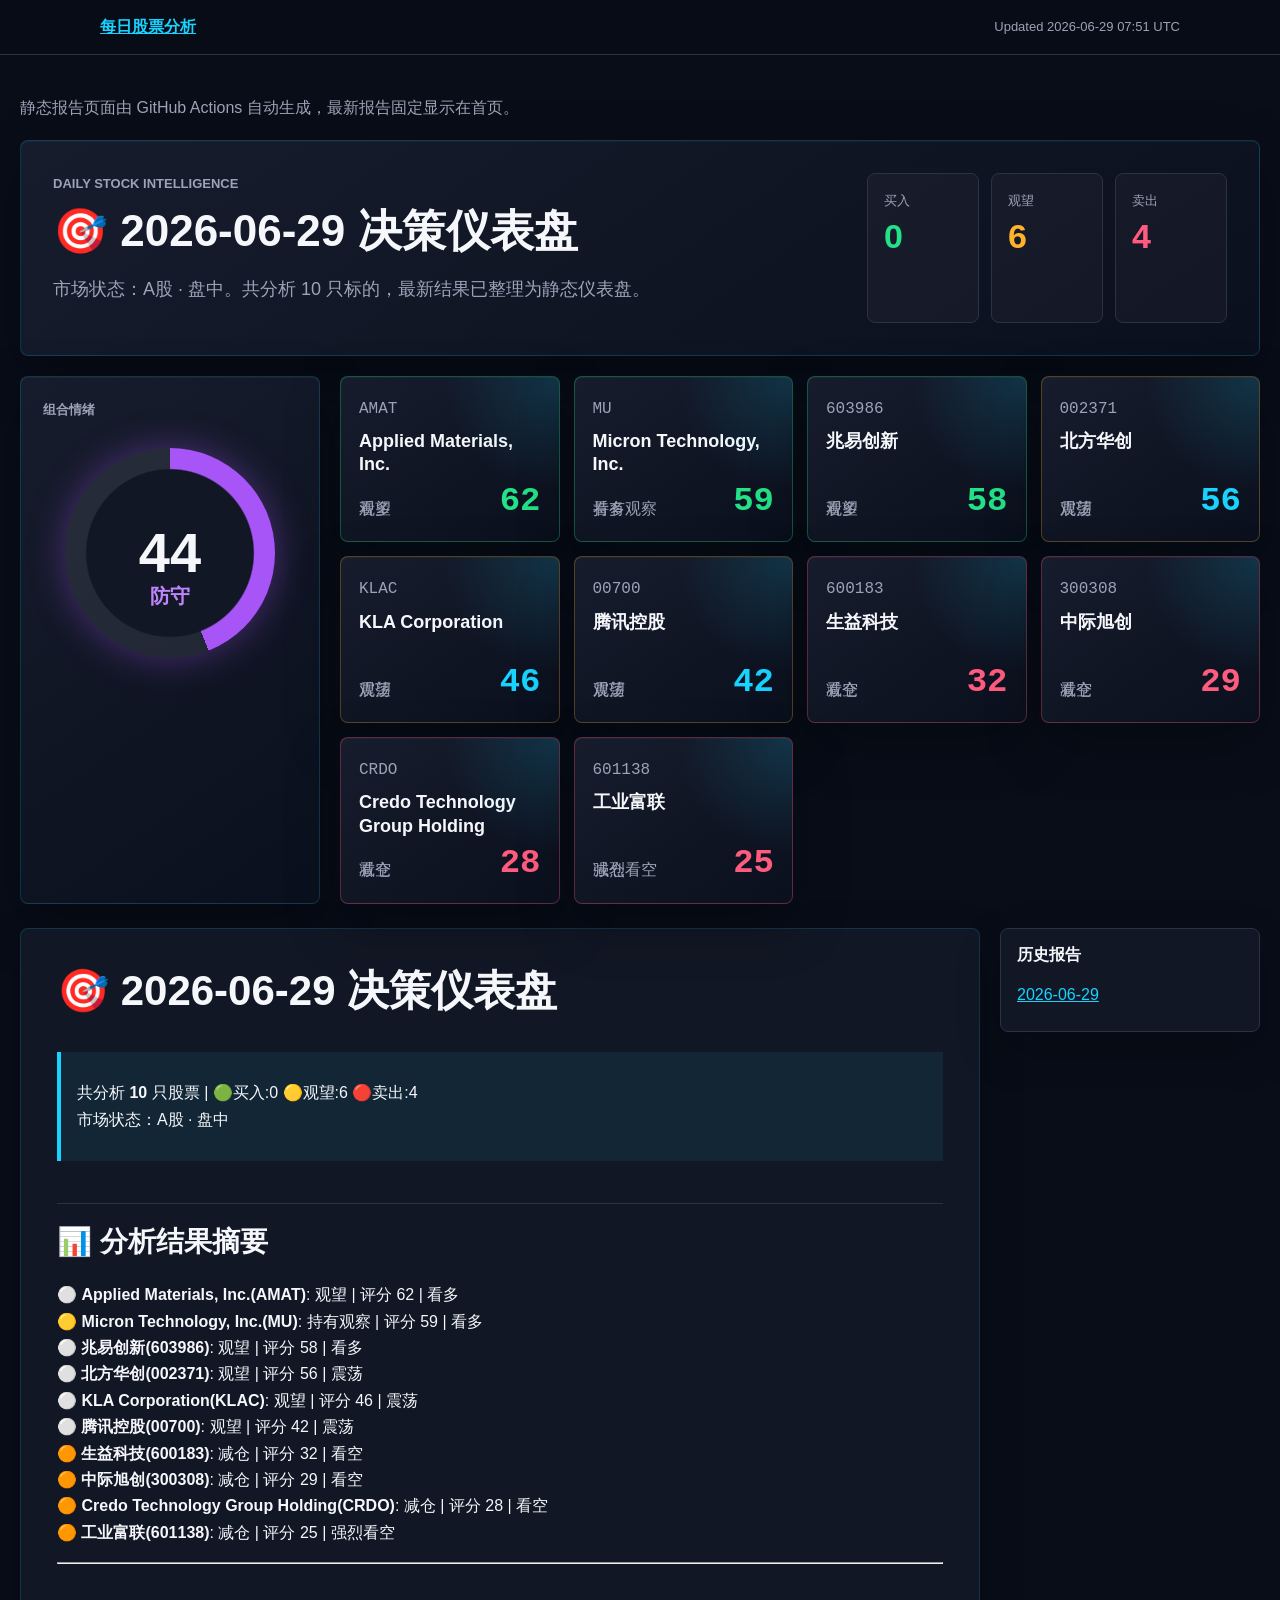
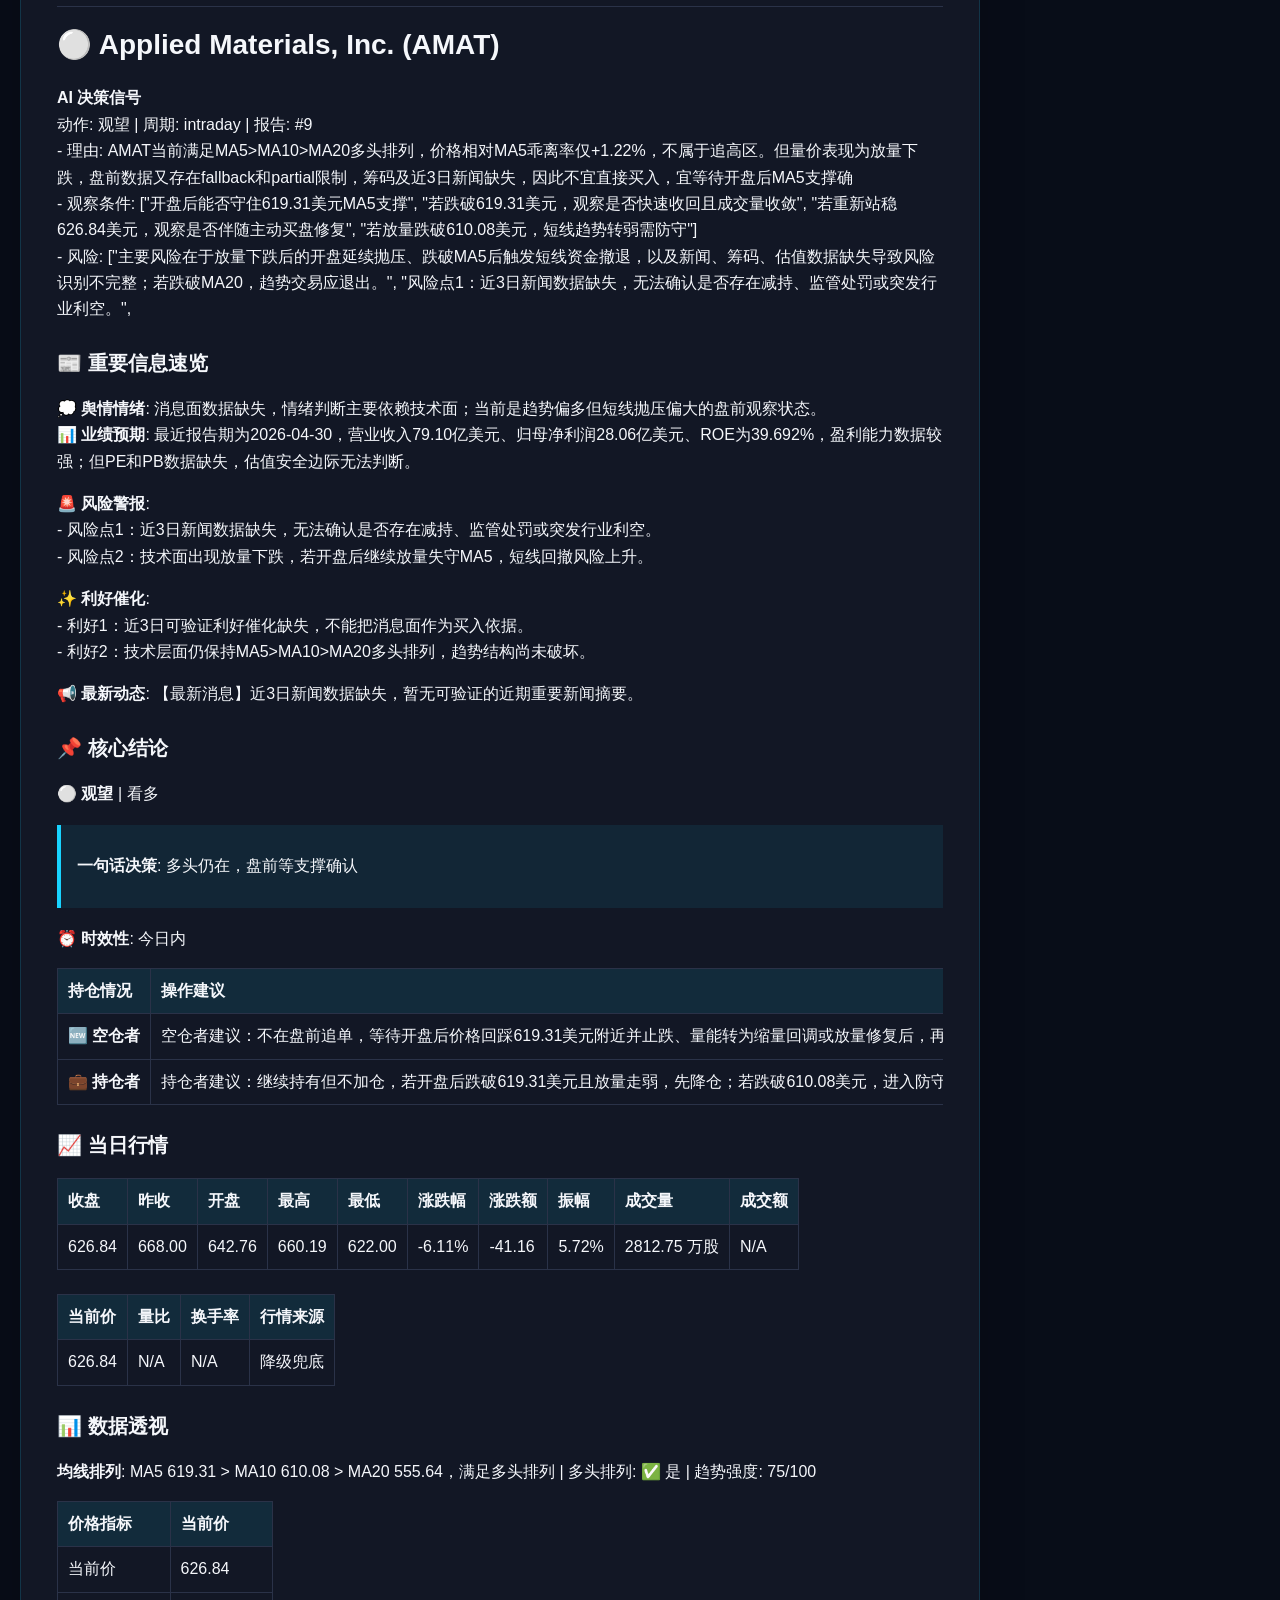
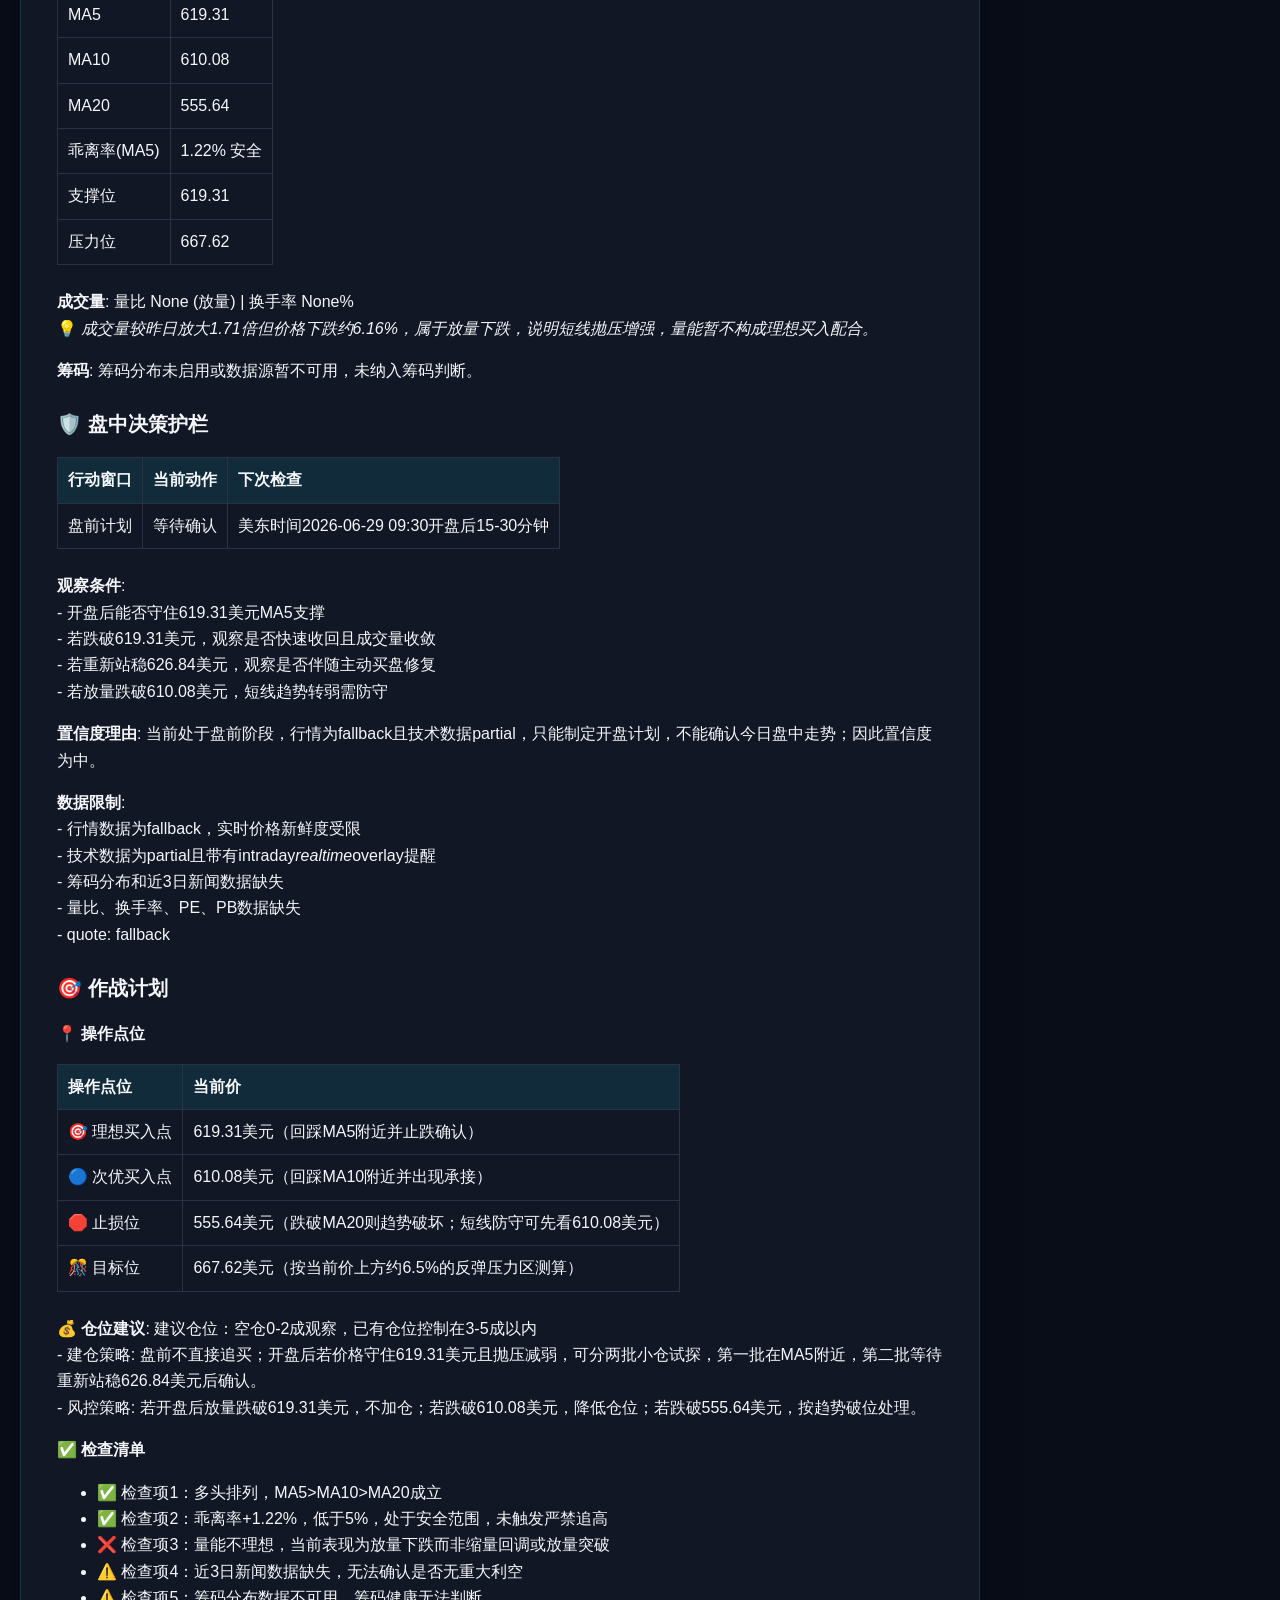
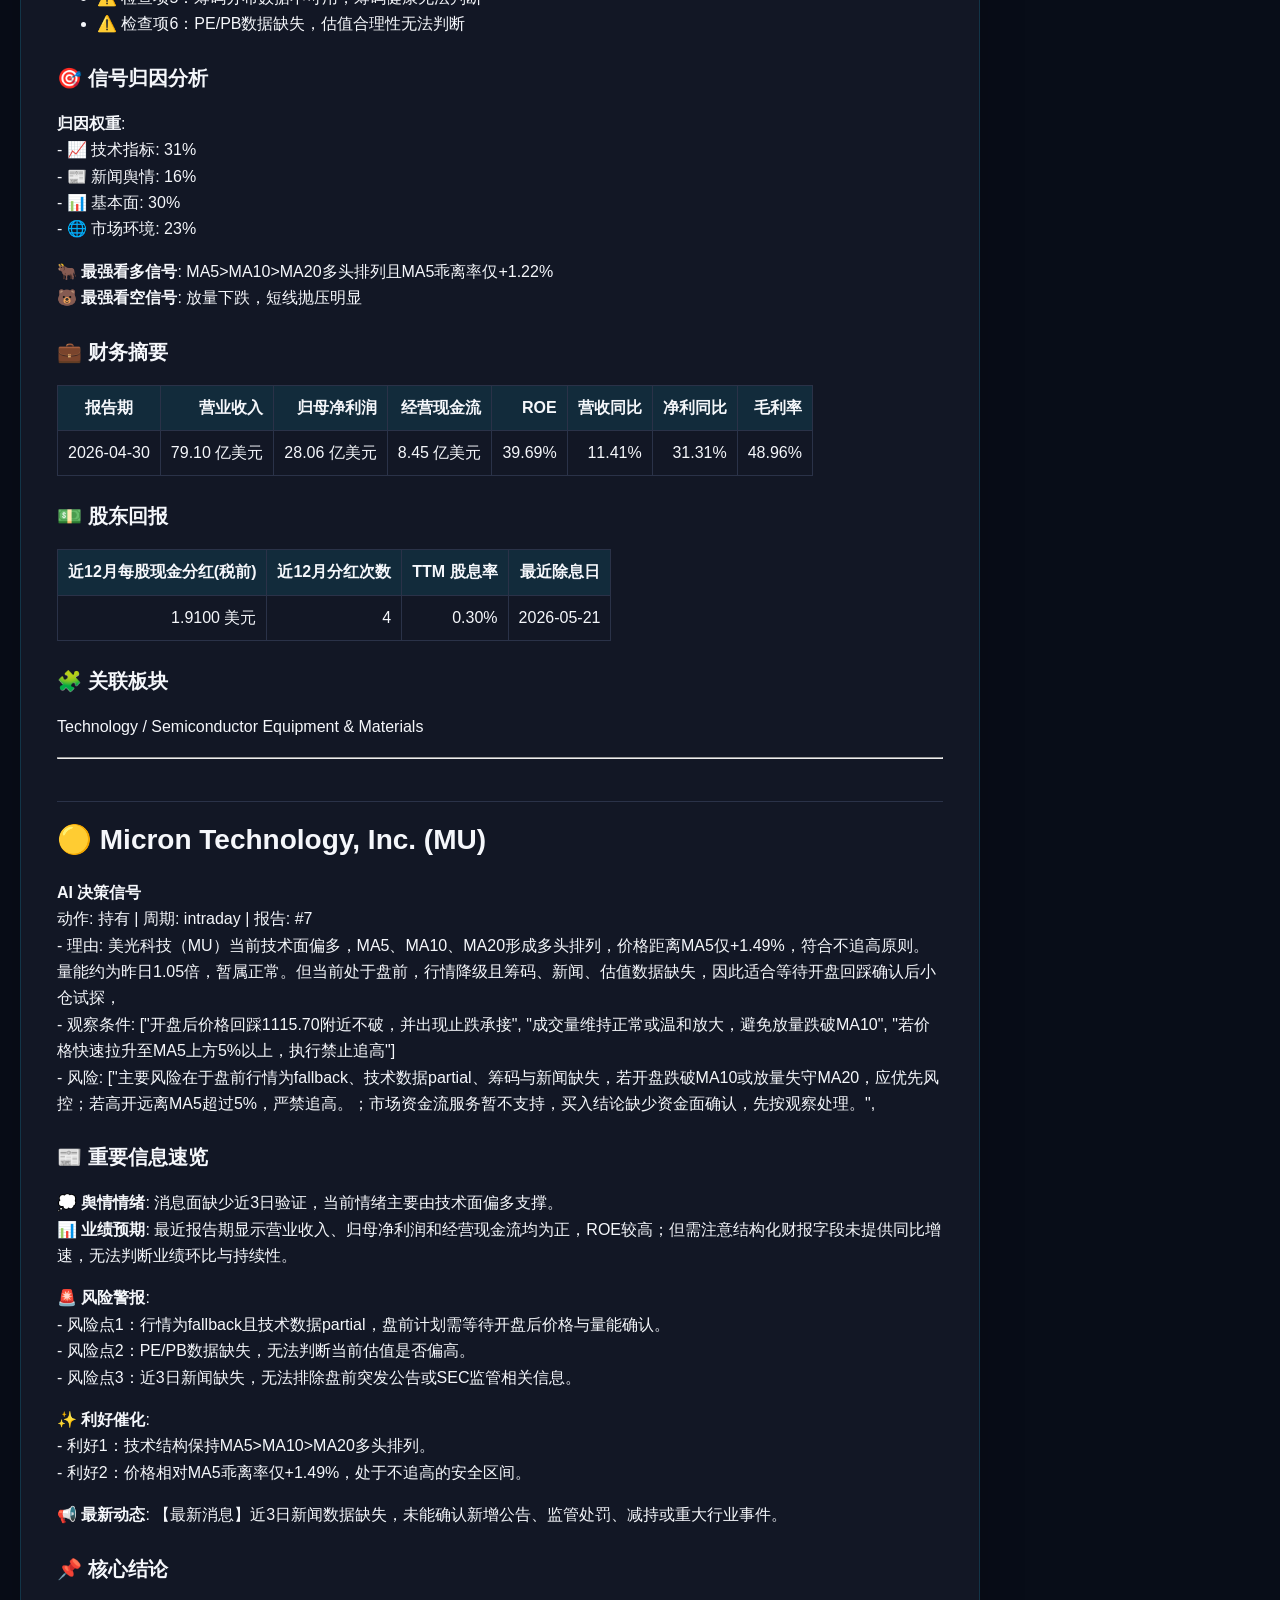
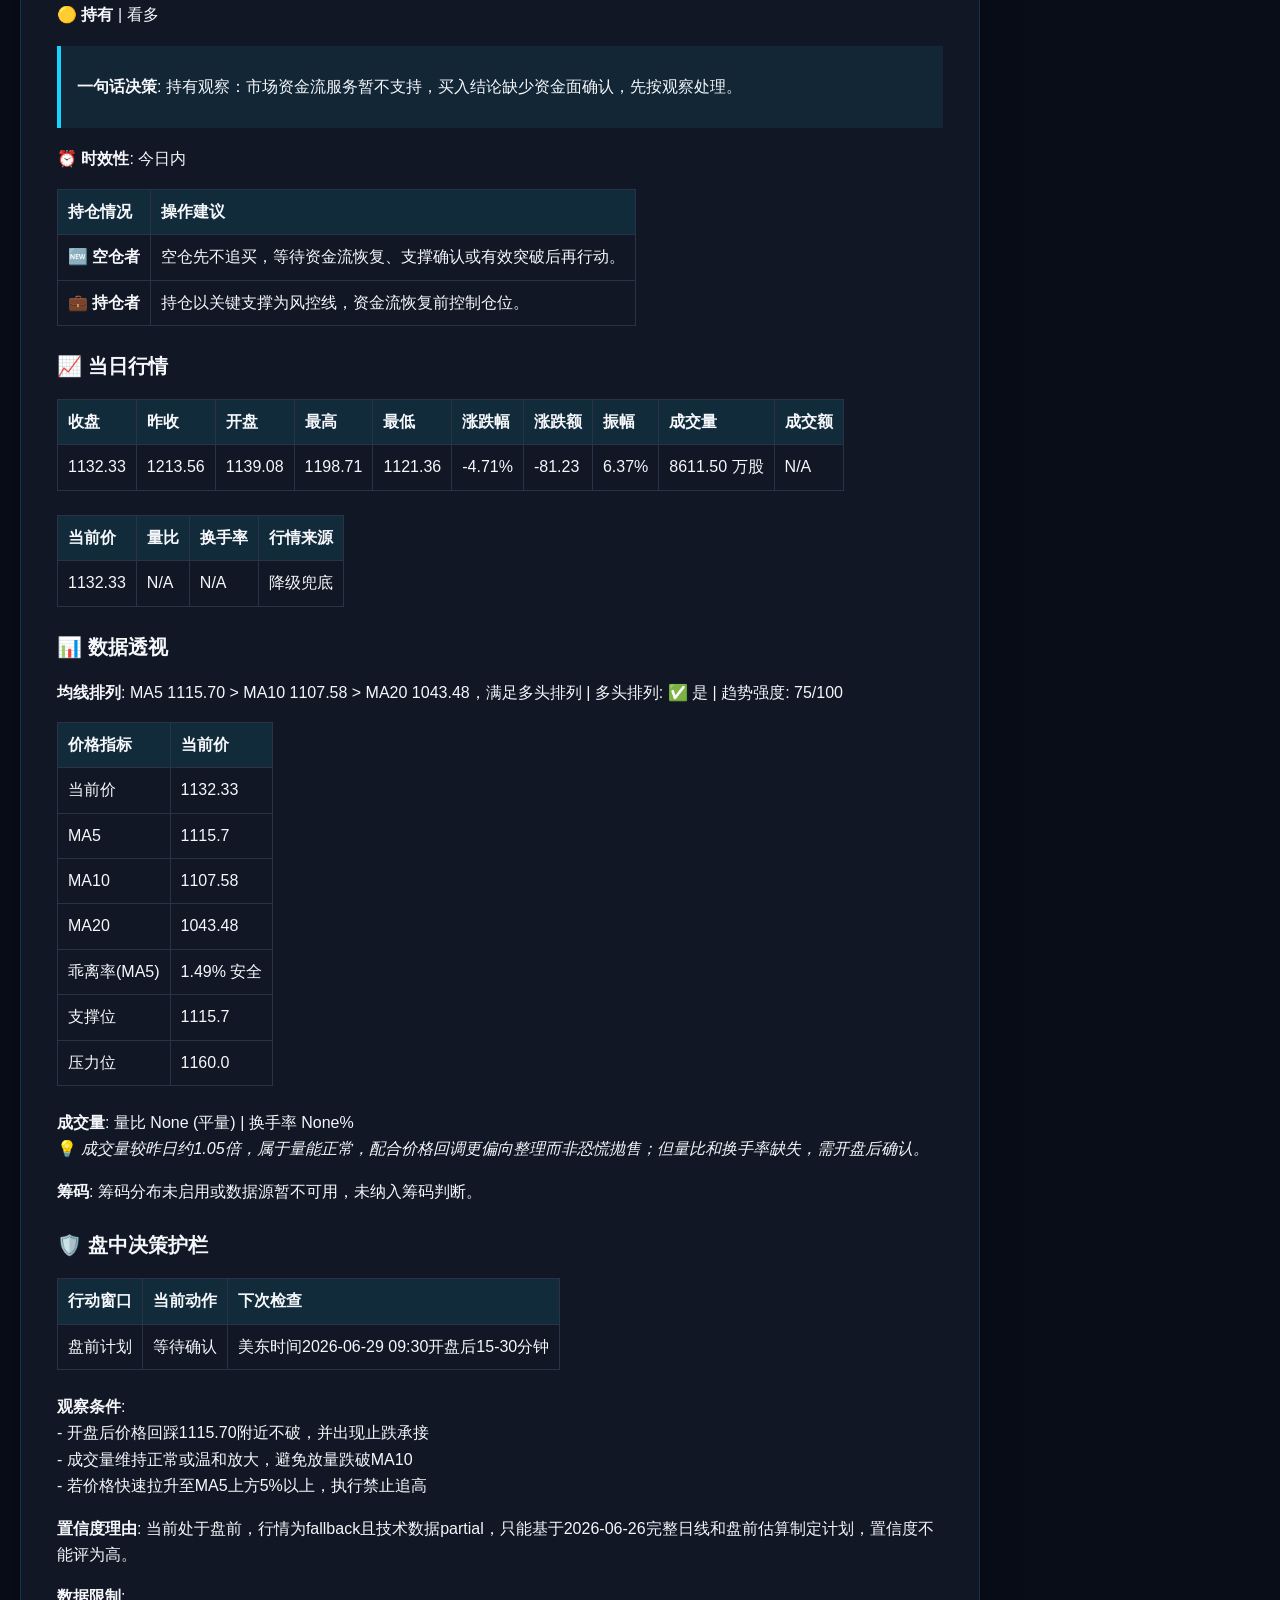
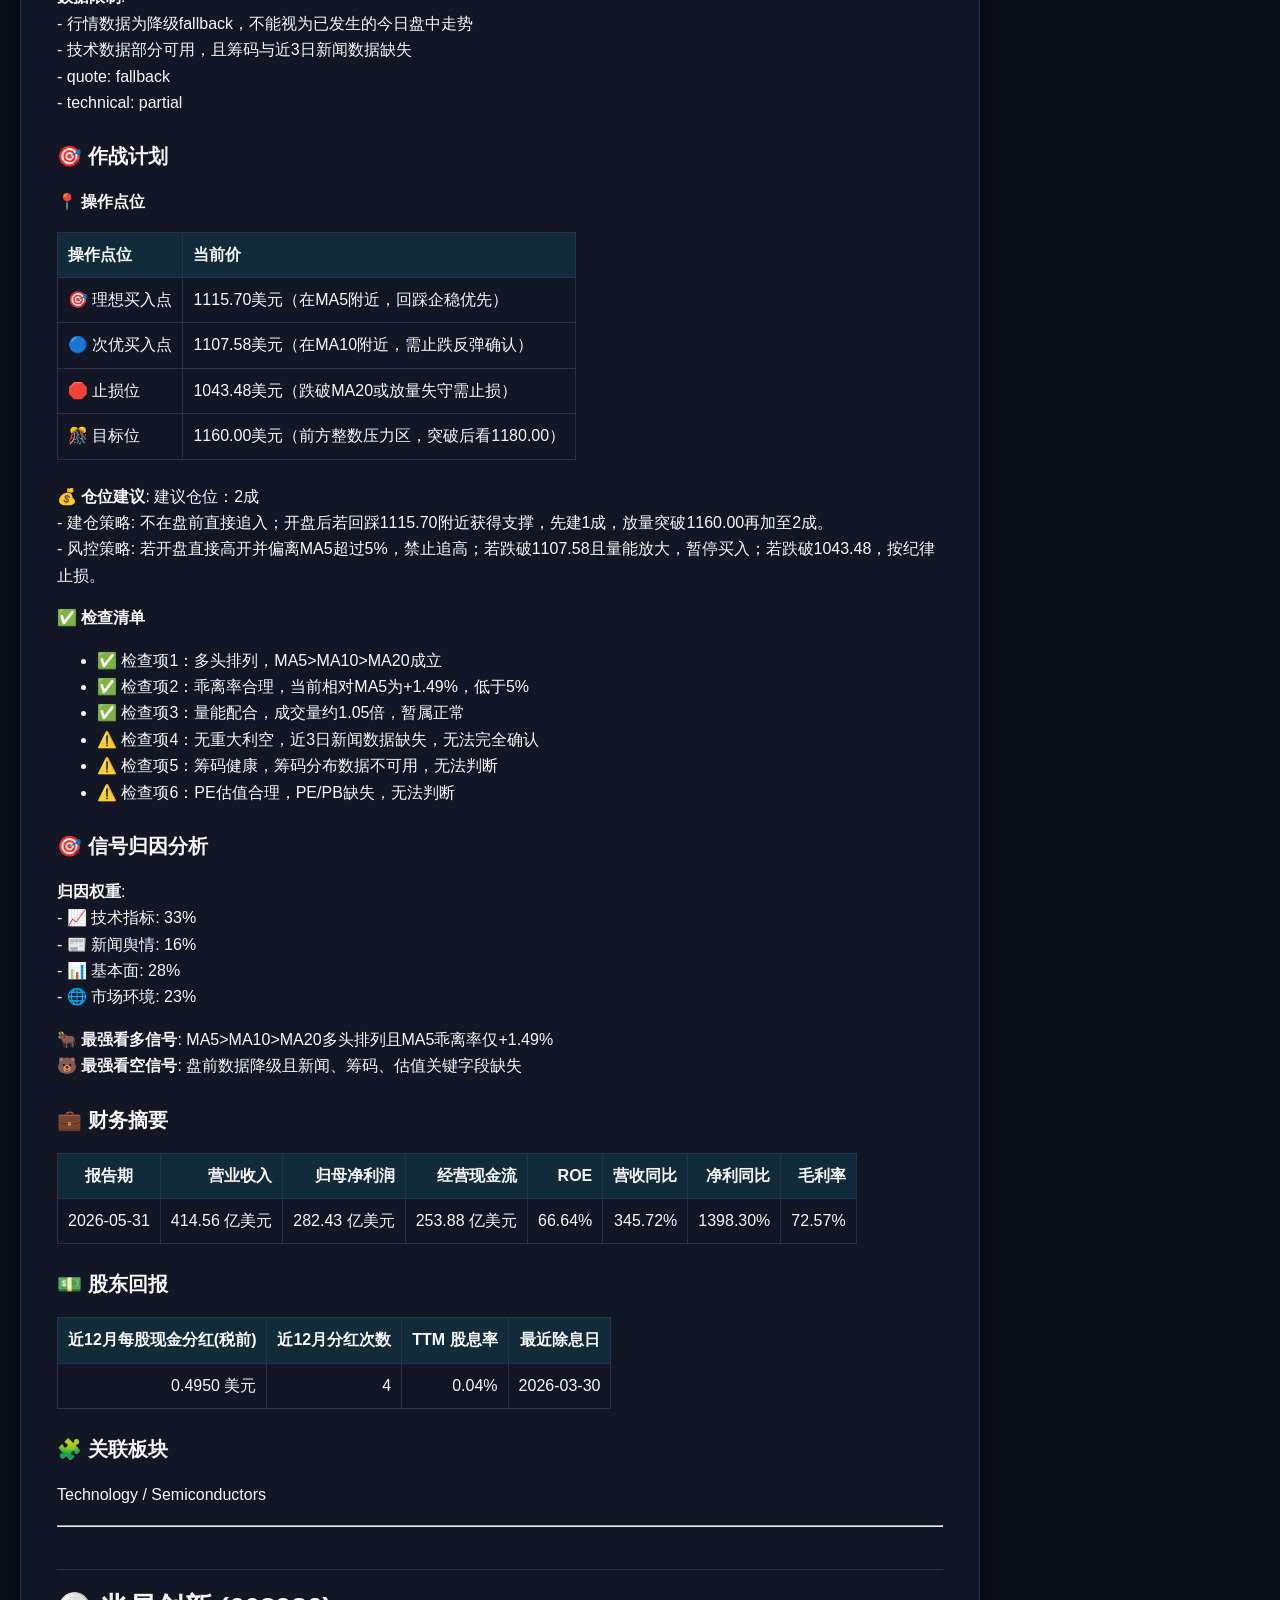
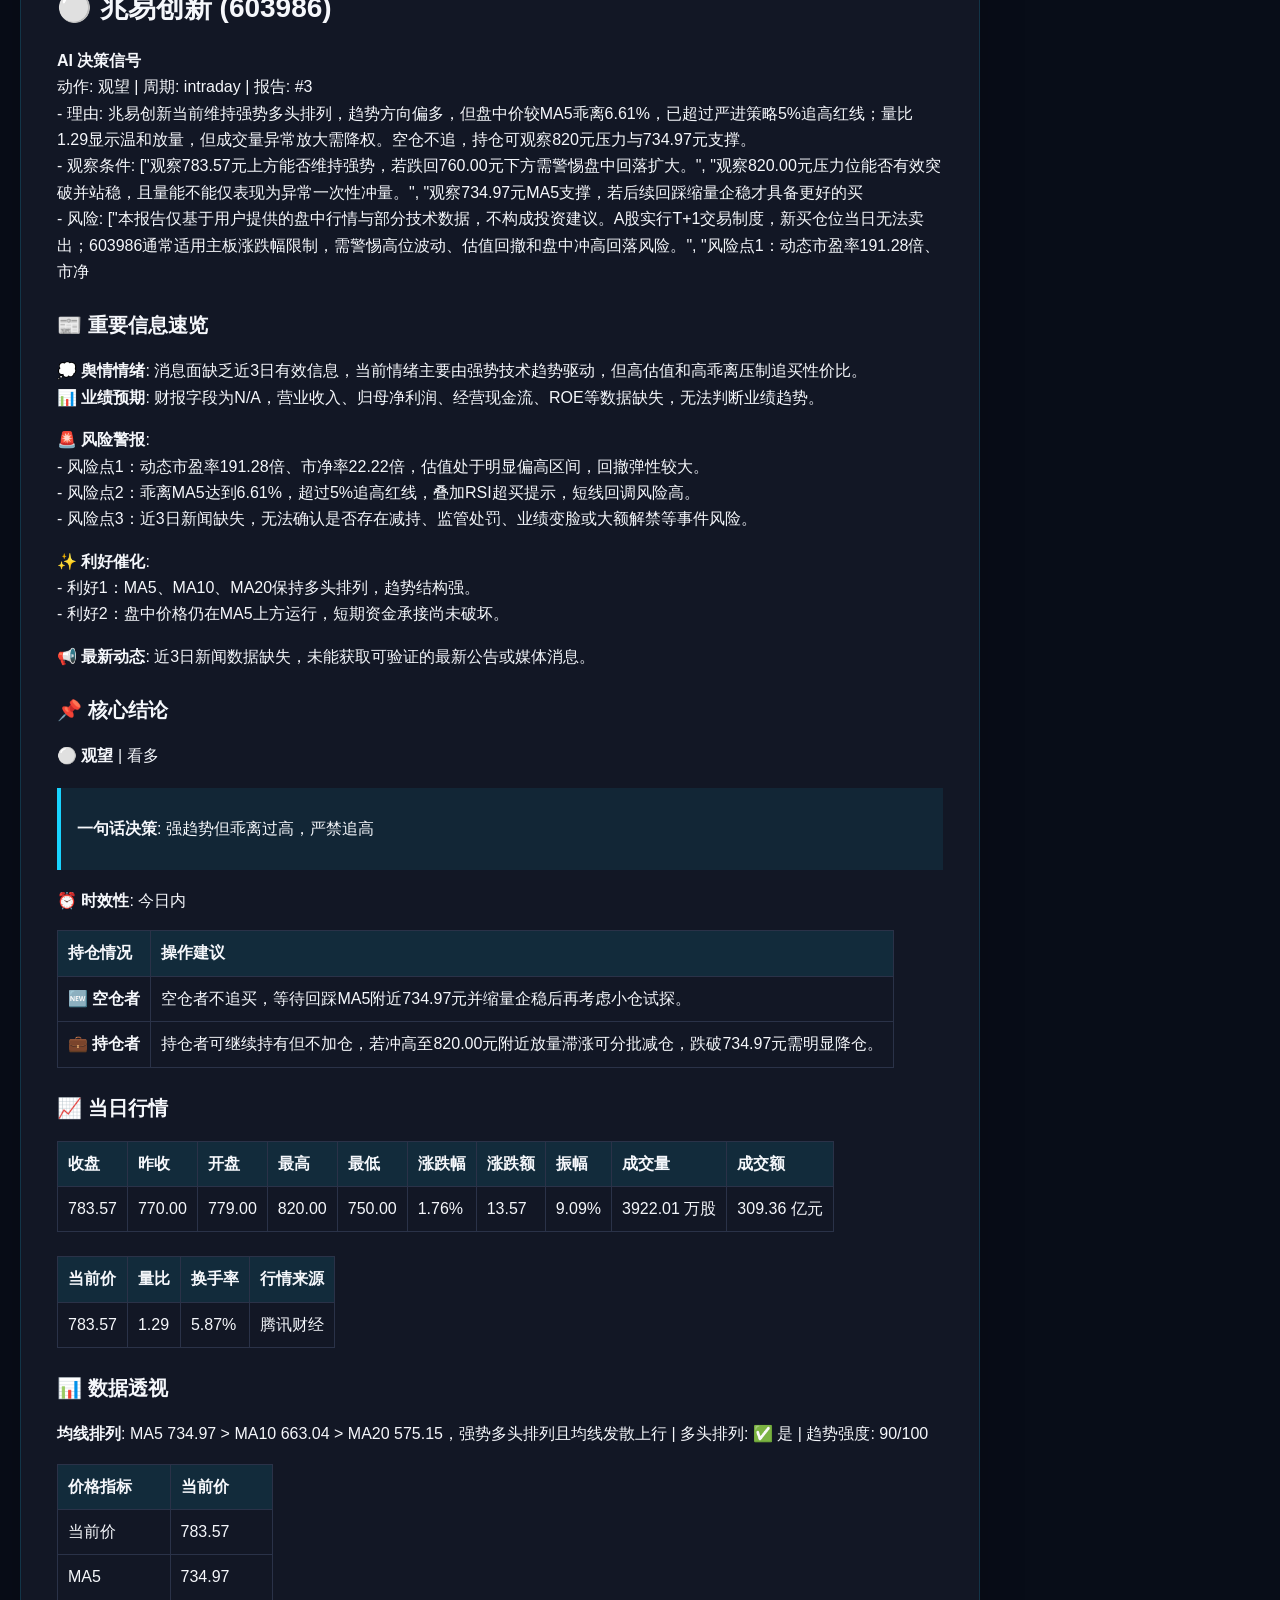
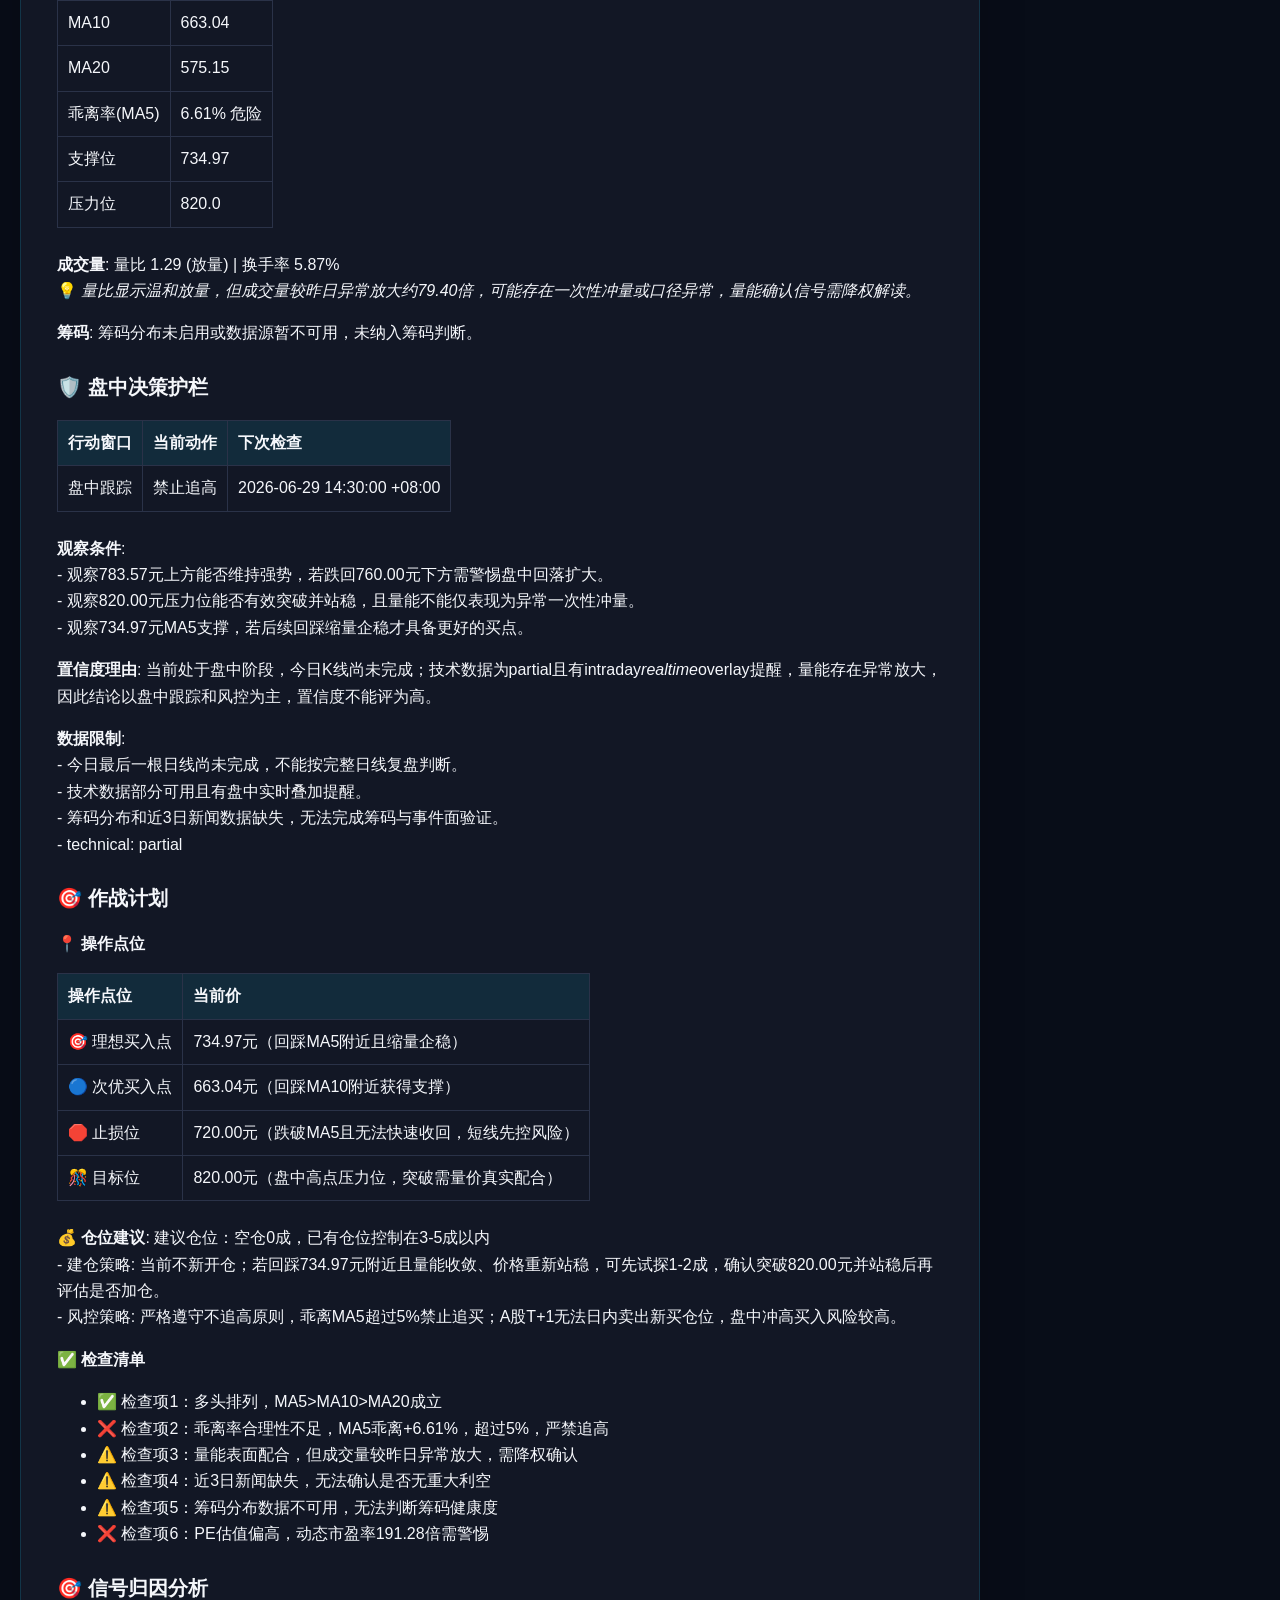
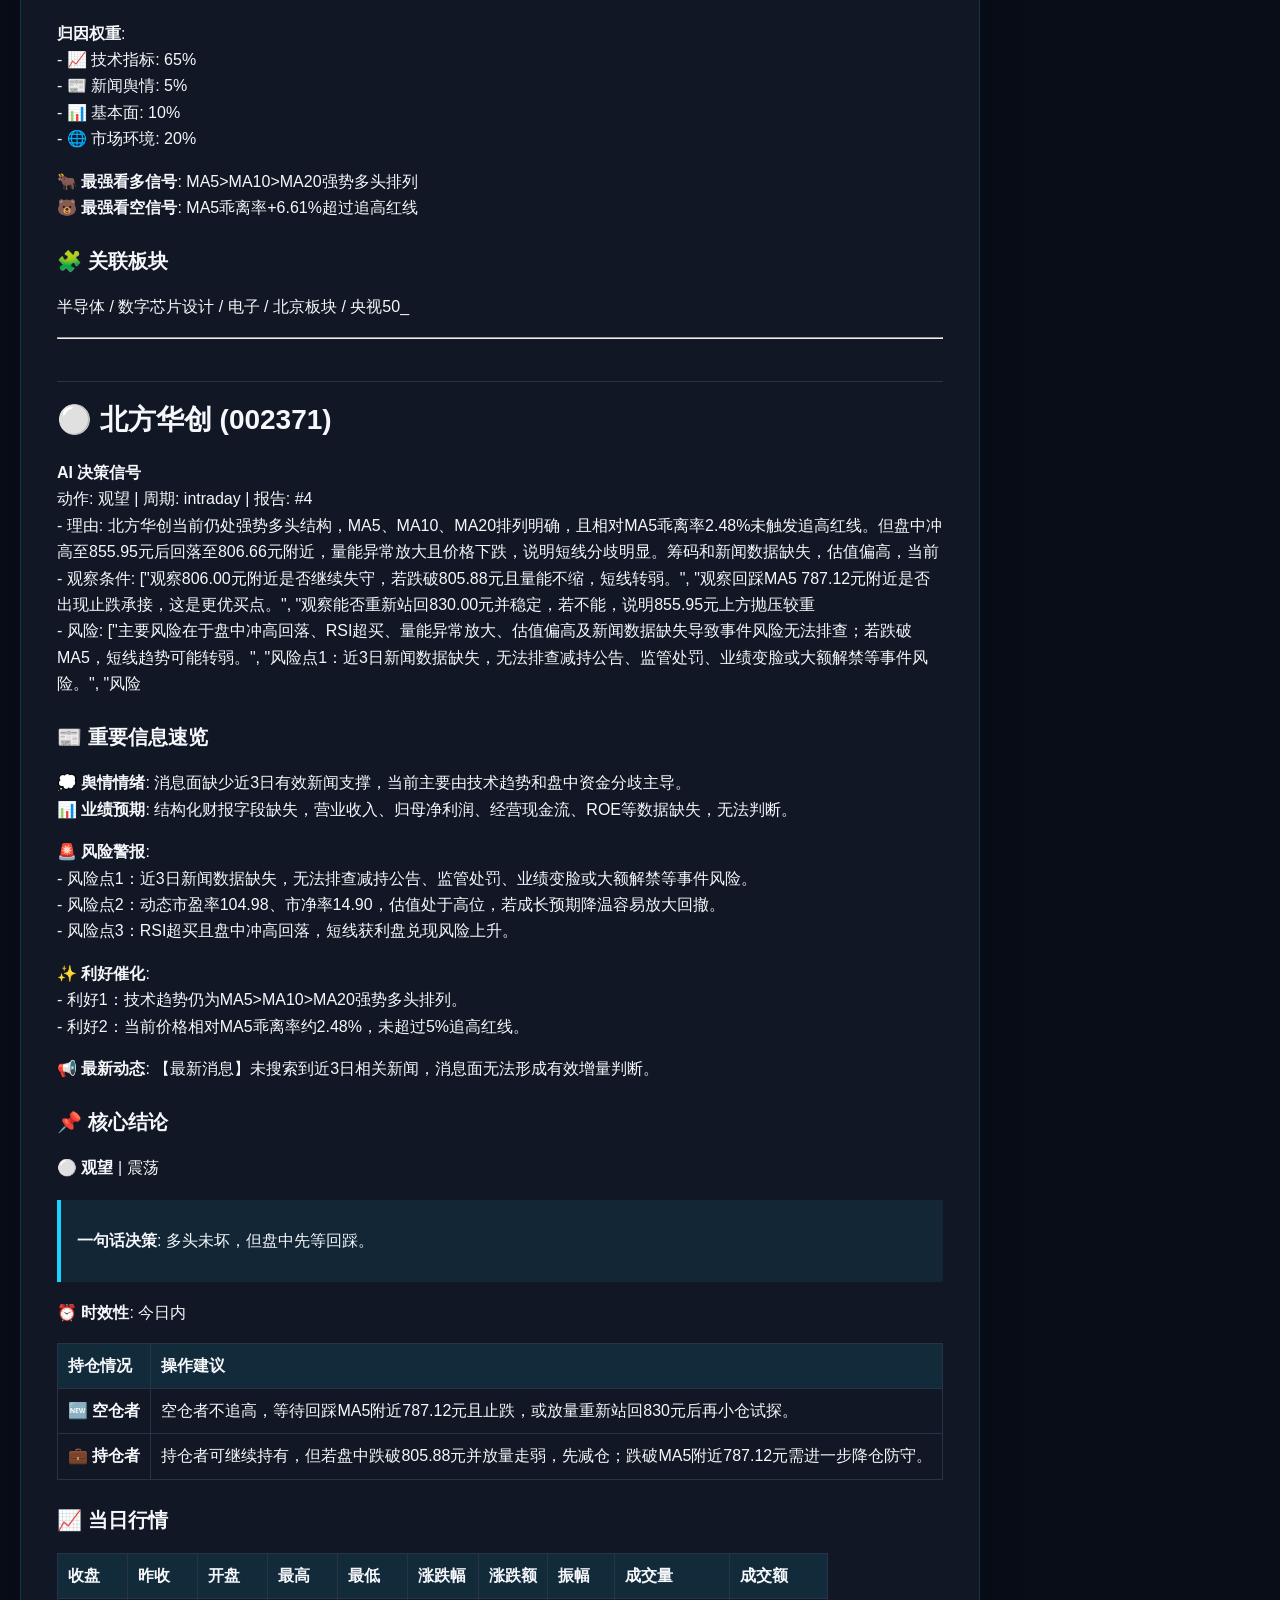
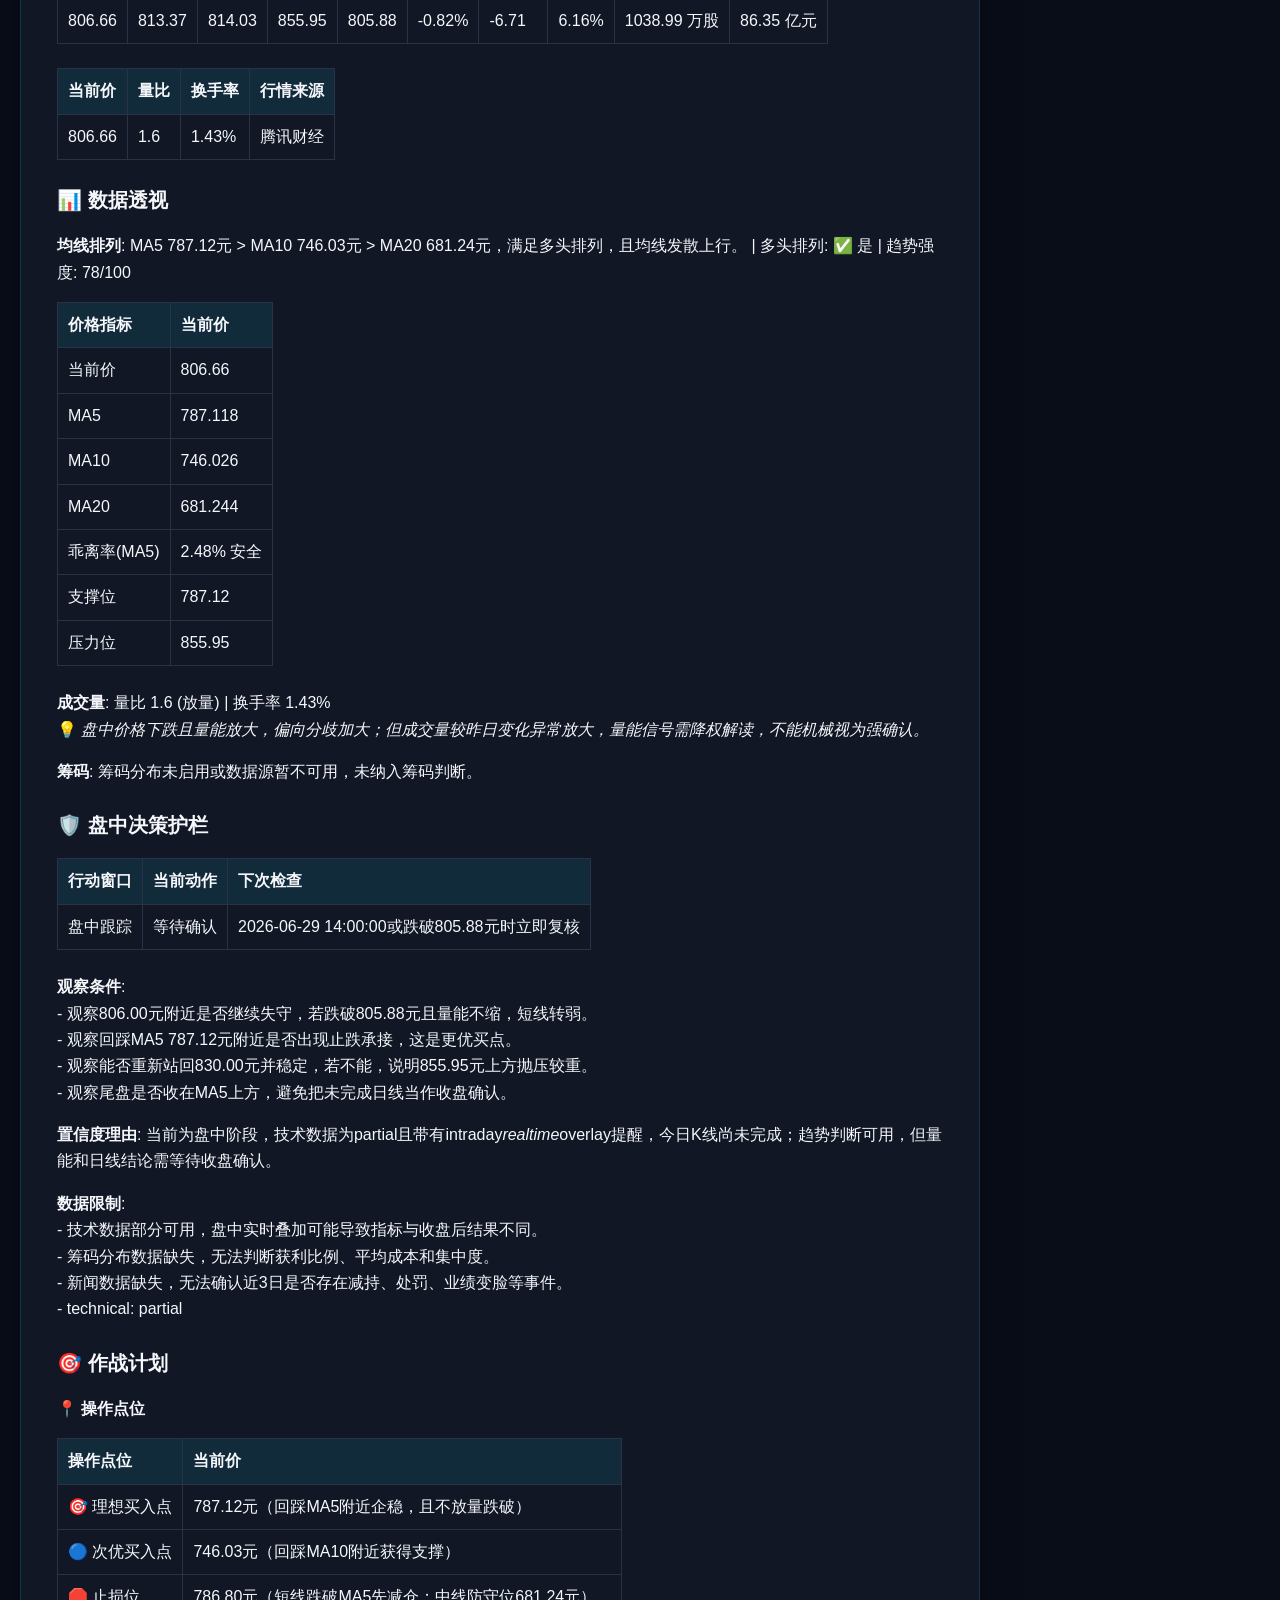
==== commit bd9b02a4: "Update dashboard report UI" ====
--- a/index.html
+++ b/index.html
@@ -10,65 +10,160 @@
   <header>
     <div class="bar">
       <div class="brand"><a href="index.html">每日股票分析</a></div>
-      <div class="meta">Updated 2026-06-29 07:37 UTC</div>
+      <div class="meta">Updated 2026-06-29 07:51 UTC</div>
     </div>
   </header>
   <main>
     <p class="note">静态报告页面由 GitHub Actions 自动生成，最新报告固定显示在首页。</p>
+    
+    <section class="dashboard">
+      <div class="hero-panel">
+        <div>
+          <p class="eyebrow">Daily Stock Intelligence</p>
+          <h1>🎯 2026-06-29 决策仪表盘</h1>
+          <p class="hero-copy">市场状态：A股 · 盘中。共分析 10 只标的，最新结果已整理为静态仪表盘。</p>
+        </div>
+        <div class="hero-stats">
+          <div class="stat-card buy"><span>买入</span><strong>0</strong></div>
+          <div class="stat-card hold"><span>观望</span><strong>6</strong></div>
+          <div class="stat-card sell"><span>卖出</span><strong>4</strong></div>
+        </div>
+      </div>
+      <div class="dashboard-grid">
+        <div class="gauge-card">
+          <p class="panel-title">组合情绪</p>
+          <div class="score-ring" style="--score: 44">
+            <strong>44</strong>
+            <span>防守</span>
+          </div>
+        </div>
+        <div class="stock-grid">
+          <a class="stock-card positive" href="#full-report">
+          <span class="stock-code">AMAT</span>
+          <strong>Applied Materials, Inc.</strong>
+          <span class="stock-action">观望</span>
+          <span class="stock-score">62</span>
+          <span class="stock-trend">看多</span>
+        </a>
+<a class="stock-card positive" href="#full-report">
+          <span class="stock-code">MU</span>
+          <strong>Micron Technology, Inc.</strong>
+          <span class="stock-action">持有观察</span>
+          <span class="stock-score">59</span>
+          <span class="stock-trend">看多</span>
+        </a>
+<a class="stock-card positive" href="#full-report">
+          <span class="stock-code">603986</span>
+          <strong>兆易创新</strong>
+          <span class="stock-action">观望</span>
+          <span class="stock-score">58</span>
+          <span class="stock-trend">看多</span>
+        </a>
+<a class="stock-card neutral" href="#full-report">
+          <span class="stock-code">002371</span>
+          <strong>北方华创</strong>
+          <span class="stock-action">观望</span>
+          <span class="stock-score">56</span>
+          <span class="stock-trend">震荡</span>
+        </a>
+<a class="stock-card neutral" href="#full-report">
+          <span class="stock-code">KLAC</span>
+          <strong>KLA Corporation</strong>
+          <span class="stock-action">观望</span>
+          <span class="stock-score">46</span>
+          <span class="stock-trend">震荡</span>
+        </a>
+<a class="stock-card neutral" href="#full-report">
+          <span class="stock-code">00700</span>
+          <strong>腾讯控股</strong>
+          <span class="stock-action">观望</span>
+          <span class="stock-score">42</span>
+          <span class="stock-trend">震荡</span>
+        </a>
+<a class="stock-card negative" href="#full-report">
+          <span class="stock-code">600183</span>
+          <strong>生益科技</strong>
+          <span class="stock-action">减仓</span>
+          <span class="stock-score">32</span>
+          <span class="stock-trend">看空</span>
+        </a>
+<a class="stock-card negative" href="#full-report">
+          <span class="stock-code">300308</span>
+          <strong>中际旭创</strong>
+          <span class="stock-action">减仓</span>
+          <span class="stock-score">29</span>
+          <span class="stock-trend">看空</span>
+        </a>
+<a class="stock-card negative" href="#full-report">
+          <span class="stock-code">CRDO</span>
+          <strong>Credo Technology Group Holding</strong>
+          <span class="stock-action">减仓</span>
+          <span class="stock-score">28</span>
+          <span class="stock-trend">看空</span>
+        </a>
+<a class="stock-card negative" href="#full-report">
+          <span class="stock-code">601138</span>
+          <strong>工业富联</strong>
+          <span class="stock-action">减仓</span>
+          <span class="stock-score">25</span>
+          <span class="stock-trend">强烈看空</span>
+        </a>
+        </div>
+      </div>
+    </section>
+    
     <div class="layout">
-      <article><h1>🎯 2026-06-29 决策仪表盘</h1>
+      <article id="full-report"><h1>🎯 2026-06-29 决策仪表盘</h1>
 
 <blockquote>
-  <p>共分析 <strong>10</strong> 只股票 | 🟢买入:0 🟡观望:7 🔴卖出:3<br />
-  市场状态：A股 · 盘后</p>
+  <p>共分析 <strong>10</strong> 只股票 | 🟢买入:0 🟡观望:6 🔴卖出:4<br />
+  市场状态：A股 · 盘中</p>
 </blockquote>
 
 <h2>📊 分析结果摘要</h2>
 
-<p>⚪ <strong>Micron Technology, Inc.(MU)</strong>: 观望 | 评分 68 | 看多<br />
-⚪ <strong>Applied Materials, Inc.(AMAT)</strong>: 观望 | 评分 62 | 看多<br />
-⚪ <strong>北方华创(002371)</strong>: 观望 | 评分 54 | 震荡<br />
-⚪ <strong>兆易创新(603986)</strong>: 观望 | 评分 54 | 震荡<br />
+<p>⚪ <strong>Applied Materials, Inc.(AMAT)</strong>: 观望 | 评分 62 | 看多<br />
+🟡 <strong>Micron Technology, Inc.(MU)</strong>: 持有观察 | 评分 59 | 看多<br />
+⚪ <strong>兆易创新(603986)</strong>: 观望 | 评分 58 | 看多<br />
+⚪ <strong>北方华创(002371)</strong>: 观望 | 评分 56 | 震荡<br />
 ⚪ <strong>KLA Corporation(KLAC)</strong>: 观望 | 评分 46 | 震荡<br />
-⚪ <strong>生益科技(600183)</strong>: 观望 | 评分 42 | 震荡<br />
-⚪ <strong>腾讯控股(00700)</strong>: 观望 | 评分 40 | 看空<br />
-🟠 <strong>中际旭创(300308)</strong>: 减仓 | 评分 35 | 看空<br />
-🟠 <strong>工业富联(601138)</strong>: 减仓 | 评分 32 | 看空<br />
-🟠 <strong>Credo Technology Group Holding(CRDO)</strong>: 减仓 | 评分 32 | 看空</p>
+⚪ <strong>腾讯控股(00700)</strong>: 观望 | 评分 42 | 震荡<br />
+🟠 <strong>生益科技(600183)</strong>: 减仓 | 评分 32 | 看空<br />
+🟠 <strong>中际旭创(300308)</strong>: 减仓 | 评分 29 | 看空<br />
+🟠 <strong>Credo Technology Group Holding(CRDO)</strong>: 减仓 | 评分 28 | 看空<br />
+🟠 <strong>工业富联(601138)</strong>: 减仓 | 评分 25 | 强烈看空</p>
 
 <hr />
 
-<h2>⚪ Micron Technology, Inc. (MU)</h2>
+<h2>⚪ Applied Materials, Inc. (AMAT)</h2>
 
 <p><strong>AI 决策信号</strong><br />
-动作: 观望 | 周期: intraday | 报告: #7<br />
-- 理由: 美光科技（MU）当前技术结构偏多，MA5>MA10>MA20成立，价格距离MA5约1.49%，处于安全区间，不属于追高。但当前处于盘前，行情降级且筹码、新闻、估值数据缺失，买点需要等开盘后回踩MA5或突破压力确认，暂以持有观望为主。<br />
-- 观察条件: ["开盘后价格回踩1115.70美元附近是否获得支撑", "若跌破1107.58美元，观察是否放量下跌", "若突破1160.00美元，确认是否有成交量配合", "盘前或开盘前是否出现财报、监管、行业利空消息"]<br />
-- 风险: ["盘前阶段不得依据降级行情直接追买；若开盘后跌破MA10并放量，短线趋势可能转弱；若跌破MA20，需执行止损。PE/PB缺失，估值风险无法判断。", "风险点1：行情为fallback、技术数据partial，盘前计划需等待开盘后确认。"</p>
+动作: 观望 | 周期: intraday | 报告: #9<br />
+- 理由: AMAT当前满足MA5>MA10>MA20多头排列，价格相对MA5乖离率仅+1.22%，不属于追高区。但量价表现为放量下跌，盘前数据又存在fallback和partial限制，筹码及近3日新闻缺失，因此不宜直接买入，宜等待开盘后MA5支撑确<br />
+- 观察条件: ["开盘后能否守住619.31美元MA5支撑", "若跌破619.31美元，观察是否快速收回且成交量收敛", "若重新站稳626.84美元，观察是否伴随主动买盘修复", "若放量跌破610.08美元，短线趋势转弱需防守"]<br />
+- 风险: ["主要风险在于放量下跌后的开盘延续抛压、跌破MA5后触发短线资金撤退，以及新闻、筹码、估值数据缺失导致风险识别不完整；若跌破MA20，趋势交易应退出。", "风险点1：近3日新闻数据缺失，无法确认是否存在减持、监管处罚或突发行业利空。",</p>
 
 <h3>📰 重要信息速览</h3>
 
-<p><strong>💭 舆情情绪</strong>: 舆情数据缺失，市场情绪主要依据技术面判断，当前偏多但不宜盘前追买。<br />
-<strong>📊 业绩预期</strong>: 最近报告期为2026-05-31，营业收入414.56亿美元、归母净利润282.43亿美元、经营现金流253.88亿美元，ROE为66.638；但需结合后续财报指引确认可持续性。</p>
+<p><strong>💭 舆情情绪</strong>: 消息面数据缺失，情绪判断主要依赖技术面；当前是趋势偏多但短线抛压偏大的盘前观察状态。<br />
+<strong>📊 业绩预期</strong>: 最近报告期为2026-04-30，营业收入79.10亿美元、归母净利润28.06亿美元、ROE为39.692%，盈利能力数据较强；但PE和PB数据缺失，估值安全边际无法判断。</p>
 
 <p><strong>🚨 风险警报</strong>:<br />
-- 风险点1：行情为fallback、技术数据partial，盘前计划需等待开盘后确认。<br />
-- 风险点2：PE和PB数据缺失，无法判断估值是否偏高。<br />
-- 风险点3：近3日新闻数据缺失，无法确认是否存在减持、处罚、业绩变脸等事件。</p>
+- 风险点1：近3日新闻数据缺失，无法确认是否存在减持、监管处罚或突发行业利空。<br />
+- 风险点2：技术面出现放量下跌，若开盘后继续放量失守MA5，短线回撤风险上升。</p>
 
 <p><strong>✨ 利好催化</strong>:<br />
-- 利好1：技术结构满足MA5>MA10>MA20，多头趋势仍在。<br />
-- 利好2：乖离MA5仅约1.49%，未进入追高区间。<br />
-- 利好3：最近报告期收入、净利润和经营现金流数据表现较强，基本面口径偏积极。</p>
-
-<p><strong>📢 最新动态</strong>: 【最新消息】近3日新闻数据缺失，无法判断是否存在新增催化或突发利空。</p>
+- 利好1：近3日可验证利好催化缺失，不能把消息面作为买入依据。<br />
+- 利好2：技术层面仍保持MA5>MA10>MA20多头排列，趋势结构尚未破坏。</p>
+
+<p><strong>📢 最新动态</strong>: 【最新消息】近3日新闻数据缺失，暂无可验证的近期重要新闻摘要。</p>
 
 <h3>📌 核心结论</h3>
 
 <p><strong>⚪ 观望</strong> | 看多</p>
 
 <blockquote>
-  <p><strong>一句话决策</strong>: 盘前不追，等回踩MA5确认</p>
+  <p><strong>一句话决策</strong>: 多头仍在，盘前等支撑确认</p>
 </blockquote>
 
 <p>⏰ <strong>时效性</strong>: 今日内</p>
@@ -83,11 +178,11 @@
 <tbody>
 <tr>
   <td>🆕 <strong>空仓者</strong></td>
-  <td>空仓者建议：盘前不直接买入，等待开盘后价格回踩1115.70美元附近且不跌破、量能稳定后再小仓试探。</td>
+  <td>空仓者建议：不在盘前追单，等待开盘后价格回踩619.31美元附近并止跌、量能转为缩量回调或放量修复后，再小仓试探。</td>
 </tr>
 <tr>
   <td>💼 <strong>持仓者</strong></td>
-  <td>持仓者建议：继续持有为主，若开盘跌破1107.58美元需降低仓位，跌破1043.48美元按风控止损。</td>
+  <td>持仓者建议：继续持有但不加仓，若开盘后跌破619.31美元且放量走弱，先降仓；若跌破610.08美元，进入防守模式。</td>
 </tr>
 </tbody>
 </table>
@@ -111,6 +206,306 @@
 </thead>
 <tbody>
 <tr>
+  <td>626.84</td>
+  <td>668.00</td>
+  <td>642.76</td>
+  <td>660.19</td>
+  <td>622.00</td>
+  <td>-6.11%</td>
+  <td>-41.16</td>
+  <td>5.72%</td>
+  <td>2812.75 万股</td>
+  <td>N/A</td>
+</tr>
+</tbody>
+</table>
+
+<table>
+<thead>
+<tr>
+  <th>当前价</th>
+  <th>量比</th>
+  <th>换手率</th>
+  <th>行情来源</th>
+</tr>
+</thead>
+<tbody>
+<tr>
+  <td>626.84</td>
+  <td>N/A</td>
+  <td>N/A</td>
+  <td>降级兜底</td>
+</tr>
+</tbody>
+</table>
+
+<h3>📊 数据透视</h3>
+
+<p><strong>均线排列</strong>: MA5 619.31 &gt; MA10 610.08 &gt; MA20 555.64，满足多头排列 | 多头排列: ✅ 是 | 趋势强度: 75/100</p>
+
+<table>
+<thead>
+<tr>
+  <th>价格指标</th>
+  <th>当前价</th>
+</tr>
+</thead>
+<tbody>
+<tr>
+  <td>当前价</td>
+  <td>626.84</td>
+</tr>
+<tr>
+  <td>MA5</td>
+  <td>619.31</td>
+</tr>
+<tr>
+  <td>MA10</td>
+  <td>610.08</td>
+</tr>
+<tr>
+  <td>MA20</td>
+  <td>555.64</td>
+</tr>
+<tr>
+  <td>乖离率(MA5)</td>
+  <td>1.22% 安全</td>
+</tr>
+<tr>
+  <td>支撑位</td>
+  <td>619.31</td>
+</tr>
+<tr>
+  <td>压力位</td>
+  <td>667.62</td>
+</tr>
+</tbody>
+</table>
+
+<p><strong>成交量</strong>: 量比 None (放量) | 换手率 None%<br />
+💡 <em>成交量较昨日放大1.71倍但价格下跌约6.16%，属于放量下跌，说明短线抛压增强，量能暂不构成理想买入配合。</em></p>
+
+<p><strong>筹码</strong>: 筹码分布未启用或数据源暂不可用，未纳入筹码判断。</p>
+
+<h3>🛡️ 盘中决策护栏</h3>
+
+<table>
+<thead>
+<tr>
+  <th>行动窗口</th>
+  <th>当前动作</th>
+  <th>下次检查</th>
+</tr>
+</thead>
+<tbody>
+<tr>
+  <td>盘前计划</td>
+  <td>等待确认</td>
+  <td>美东时间2026-06-29 09:30开盘后15-30分钟</td>
+</tr>
+</tbody>
+</table>
+
+<p><strong>观察条件</strong>:<br />
+- 开盘后能否守住619.31美元MA5支撑<br />
+- 若跌破619.31美元，观察是否快速收回且成交量收敛<br />
+- 若重新站稳626.84美元，观察是否伴随主动买盘修复<br />
+- 若放量跌破610.08美元，短线趋势转弱需防守</p>
+
+<p><strong>置信度理由</strong>: 当前处于盘前阶段，行情为fallback且技术数据partial，只能制定开盘计划，不能确认今日盘中走势；因此置信度为中。</p>
+
+<p><strong>数据限制</strong>:<br />
+- 行情数据为fallback，实时价格新鲜度受限<br />
+- 技术数据为partial且带有intraday<em>realtime</em>overlay提醒<br />
+- 筹码分布和近3日新闻数据缺失<br />
+- 量比、换手率、PE、PB数据缺失<br />
+- quote: fallback</p>
+
+<h3>🎯 作战计划</h3>
+
+<p><strong>📍 操作点位</strong></p>
+
+<table>
+<thead>
+<tr>
+  <th>操作点位</th>
+  <th>当前价</th>
+</tr>
+</thead>
+<tbody>
+<tr>
+  <td>🎯 理想买入点</td>
+  <td>619.31美元（回踩MA5附近并止跌确认）</td>
+</tr>
+<tr>
+  <td>🔵 次优买入点</td>
+  <td>610.08美元（回踩MA10附近并出现承接）</td>
+</tr>
+<tr>
+  <td>🛑 止损位</td>
+  <td>555.64美元（跌破MA20则趋势破坏；短线防守可先看610.08美元）</td>
+</tr>
+<tr>
+  <td>🎊 目标位</td>
+  <td>667.62美元（按当前价上方约6.5%的反弹压力区测算）</td>
+</tr>
+</tbody>
+</table>
+
+<p><strong>💰 仓位建议</strong>: 建议仓位：空仓0-2成观察，已有仓位控制在3-5成以内<br />
+- 建仓策略: 盘前不直接追买；开盘后若价格守住619.31美元且抛压减弱，可分两批小仓试探，第一批在MA5附近，第二批等待重新站稳626.84美元后确认。<br />
+- 风控策略: 若开盘后放量跌破619.31美元，不加仓；若跌破610.08美元，降低仓位；若跌破555.64美元，按趋势破位处理。</p>
+
+<p><strong>✅ 检查清单</strong></p>
+
+<ul>
+<li>✅ 检查项1：多头排列，MA5>MA10>MA20成立</li>
+<li>✅ 检查项2：乖离率+1.22%，低于5%，处于安全范围，未触发严禁追高</li>
+<li>❌ 检查项3：量能不理想，当前表现为放量下跌而非缩量回调或放量突破</li>
+<li>⚠️ 检查项4：近3日新闻数据缺失，无法确认是否无重大利空</li>
+<li>⚠️ 检查项5：筹码分布数据不可用，筹码健康无法判断</li>
+<li>⚠️ 检查项6：PE/PB数据缺失，估值合理性无法判断</li>
+</ul>
+
+<h3>🎯 信号归因分析</h3>
+
+<p><strong>归因权重</strong>:<br />
+- 📈 技术指标: 31%<br />
+- 📰 新闻舆情: 16%<br />
+- 📊 基本面: 30%<br />
+- 🌐 市场环境: 23%</p>
+
+<p><strong>🐂 最强看多信号</strong>: MA5>MA10>MA20多头排列且MA5乖离率仅+1.22%<br />
+<strong>🐻 最强看空信号</strong>: 放量下跌，短线抛压明显</p>
+
+<h3>💼 财务摘要</h3>
+
+<table>
+<thead>
+<tr>
+  <th style="text-align:center;">报告期</th>
+  <th style="text-align:right;">营业收入</th>
+  <th style="text-align:right;">归母净利润</th>
+  <th style="text-align:right;">经营现金流</th>
+  <th style="text-align:right;">ROE</th>
+  <th style="text-align:right;">营收同比</th>
+  <th style="text-align:right;">净利同比</th>
+  <th style="text-align:right;">毛利率</th>
+</tr>
+</thead>
+<tbody>
+<tr>
+  <td style="text-align:center;">2026-04-30</td>
+  <td style="text-align:right;">79.10 亿美元</td>
+  <td style="text-align:right;">28.06 亿美元</td>
+  <td style="text-align:right;">8.45 亿美元</td>
+  <td style="text-align:right;">39.69%</td>
+  <td style="text-align:right;">11.41%</td>
+  <td style="text-align:right;">31.31%</td>
+  <td style="text-align:right;">48.96%</td>
+</tr>
+</tbody>
+</table>
+
+<h3>💵 股东回报</h3>
+
+<table>
+<thead>
+<tr>
+  <th style="text-align:right;">近12月每股现金分红(税前)</th>
+  <th style="text-align:right;">近12月分红次数</th>
+  <th style="text-align:right;">TTM 股息率</th>
+  <th style="text-align:center;">最近除息日</th>
+</tr>
+</thead>
+<tbody>
+<tr>
+  <td style="text-align:right;">1.9100 美元</td>
+  <td style="text-align:right;">4</td>
+  <td style="text-align:right;">0.30%</td>
+  <td style="text-align:center;">2026-05-21</td>
+</tr>
+</tbody>
+</table>
+
+<h3>🧩 关联板块</h3>
+
+<p>Technology / Semiconductor Equipment &amp; Materials</p>
+
+<hr />
+
+<h2>🟡 Micron Technology, Inc. (MU)</h2>
+
+<p><strong>AI 决策信号</strong><br />
+动作: 持有 | 周期: intraday | 报告: #7<br />
+- 理由: 美光科技（MU）当前技术面偏多，MA5、MA10、MA20形成多头排列，价格距离MA5仅+1.49%，符合不追高原则。量能约为昨日1.05倍，暂属正常。但当前处于盘前，行情降级且筹码、新闻、估值数据缺失，因此适合等待开盘回踩确认后小仓试探，<br />
+- 观察条件: ["开盘后价格回踩1115.70附近不破，并出现止跌承接", "成交量维持正常或温和放大，避免放量跌破MA10", "若价格快速拉升至MA5上方5%以上，执行禁止追高"]<br />
+- 风险: ["主要风险在于盘前行情为fallback、技术数据partial、筹码与新闻缺失，若开盘跌破MA10或放量失守MA20，应优先风控；若高开远离MA5超过5%，严禁追高。；市场资金流服务暂不支持，买入结论缺少资金面确认，先按观察处理。", </p>
+
+<h3>📰 重要信息速览</h3>
+
+<p><strong>💭 舆情情绪</strong>: 消息面缺少近3日验证，当前情绪主要由技术面偏多支撑。<br />
+<strong>📊 业绩预期</strong>: 最近报告期显示营业收入、归母净利润和经营现金流均为正，ROE较高；但需注意结构化财报字段未提供同比增速，无法判断业绩环比与持续性。</p>
+
+<p><strong>🚨 风险警报</strong>:<br />
+- 风险点1：行情为fallback且技术数据partial，盘前计划需等待开盘后价格与量能确认。<br />
+- 风险点2：PE/PB数据缺失，无法判断当前估值是否偏高。<br />
+- 风险点3：近3日新闻缺失，无法排除盘前突发公告或SEC监管相关信息。</p>
+
+<p><strong>✨ 利好催化</strong>:<br />
+- 利好1：技术结构保持MA5>MA10>MA20多头排列。<br />
+- 利好2：价格相对MA5乖离率仅+1.49%，处于不追高的安全区间。</p>
+
+<p><strong>📢 最新动态</strong>: 【最新消息】近3日新闻数据缺失，未能确认新增公告、监管处罚、减持或重大行业事件。</p>
+
+<h3>📌 核心结论</h3>
+
+<p><strong>🟡 持有</strong> | 看多</p>
+
+<blockquote>
+  <p><strong>一句话决策</strong>: 持有观察：市场资金流服务暂不支持，买入结论缺少资金面确认，先按观察处理。</p>
+</blockquote>
+
+<p>⏰ <strong>时效性</strong>: 今日内</p>
+
+<table>
+<thead>
+<tr>
+  <th>持仓情况</th>
+  <th>操作建议</th>
+</tr>
+</thead>
+<tbody>
+<tr>
+  <td>🆕 <strong>空仓者</strong></td>
+  <td>空仓先不追买，等待资金流恢复、支撑确认或有效突破后再行动。</td>
+</tr>
+<tr>
+  <td>💼 <strong>持仓者</strong></td>
+  <td>持仓以关键支撑为风控线，资金流恢复前控制仓位。</td>
+</tr>
+</tbody>
+</table>
+
+<h3>📈 当日行情</h3>
+
+<table>
+<thead>
+<tr>
+  <th>收盘</th>
+  <th>昨收</th>
+  <th>开盘</th>
+  <th>最高</th>
+  <th>最低</th>
+  <th>涨跌幅</th>
+  <th>涨跌额</th>
+  <th>振幅</th>
+  <th>成交量</th>
+  <th>成交额</th>
+</tr>
+</thead>
+<tbody>
+<tr>
   <td>1132.33</td>
   <td>1213.56</td>
   <td>1139.08</td>
@@ -188,7 +583,7 @@
 </table>
 
 <p><strong>成交量</strong>: 量比 None (平量) | 换手率 None%<br />
-💡 <em>成交量较上一交易日约1.05倍，量能整体正常，但盘前阶段无法确认今日放量突破或缩量回踩是否成立。</em></p>
+💡 <em>成交量较昨日约1.05倍，属于量能正常，配合价格回调更偏向整理而非恐慌抛售；但量比和换手率缺失，需开盘后确认。</em></p>
 
 <p><strong>筹码</strong>: 筹码分布未启用或数据源暂不可用，未纳入筹码判断。</p>
 
@@ -206,25 +601,23 @@
 <tr>
   <td>盘前计划</td>
   <td>等待确认</td>
-  <td>美东时间2026-06-29 09:35后观察首个5分钟至15分钟确认信号</td>
+  <td>美东时间2026-06-29 09:30开盘后15-30分钟</td>
 </tr>
 </tbody>
 </table>
 
 <p><strong>观察条件</strong>:<br />
-- 开盘后价格回踩1115.70美元附近是否获得支撑<br />
-- 若跌破1107.58美元，观察是否放量下跌<br />
-- 若突破1160.00美元，确认是否有成交量配合<br />
-- 盘前或开盘前是否出现财报、监管、行业利空消息</p>
-
-<p><strong>置信度理由</strong>: 当前为盘前阶段，行情为fallback且技术数据partial，只能制定开盘计划，不能把盘前估算当作今日已发生走势。</p>
+- 开盘后价格回踩1115.70附近不破，并出现止跌承接<br />
+- 成交量维持正常或温和放大，避免放量跌破MA10<br />
+- 若价格快速拉升至MA5上方5%以上，执行禁止追高</p>
+
+<p><strong>置信度理由</strong>: 当前处于盘前，行情为fallback且技术数据partial，只能基于2026-06-26完整日线和盘前估算制定计划，置信度不能评为高。</p>
 
 <p><strong>数据限制</strong>:<br />
-- 行情数据为fallback，实时价格可靠性受限<br />
-- 技术数据为partial，盘中覆盖信息不完整<br />
-- 筹码分布缺失，无法判断获利盘和集中度<br />
-- 新闻数据缺失，无法确认近3日事件面变化<br />
-- quote: fallback</p>
+- 行情数据为降级fallback，不能视为已发生的今日盘中走势<br />
+- 技术数据部分可用，且筹码与近3日新闻数据缺失<br />
+- quote: fallback<br />
+- technical: partial</p>
 
 <h3>🎯 作战计划</h3>
 
@@ -240,48 +633,48 @@
 <tbody>
 <tr>
   <td>🎯 理想买入点</td>
-  <td>1115.70美元（在MA5附近，回踩企稳后小仓）</td>
+  <td>1115.70美元（在MA5附近，回踩企稳优先）</td>
 </tr>
 <tr>
   <td>🔵 次优买入点</td>
-  <td>1107.58美元（在MA10附近，需确认未放量跌破）</td>
+  <td>1107.58美元（在MA10附近，需止跌反弹确认）</td>
 </tr>
 <tr>
   <td>🛑 止损位</td>
-  <td>1043.48美元（跌破MA20则趋势防线失守）</td>
+  <td>1043.48美元（跌破MA20或放量失守需止损）</td>
 </tr>
 <tr>
   <td>🎊 目标位</td>
-  <td>1160.00美元（短线压力与整数关口，突破后再上移目标）</td>
-</tr>
-</tbody>
-</table>
-
-<p><strong>💰 仓位建议</strong>: 建议仓位：2成以内<br />
-- 建仓策略: 盘前不直接成交，开盘后若价格回踩1115.70美元附近获得支撑，先试探1成；若放量站上1160.00美元并回踩不破，再考虑加至2成。<br />
-- 风控策略: 严格不追高，若价格偏离MA5超过5%则停止买入；跌破1107.58美元减仓观察，跌破1043.48美元执行止损。</p>
+  <td>1160.00美元（前方整数压力区，突破后看1180.00）</td>
+</tr>
+</tbody>
+</table>
+
+<p><strong>💰 仓位建议</strong>: 建议仓位：2成<br />
+- 建仓策略: 不在盘前直接追入；开盘后若回踩1115.70附近获得支撑，先建1成，放量突破1160.00再加至2成。<br />
+- 风控策略: 若开盘直接高开并偏离MA5超过5%，禁止追高；若跌破1107.58且量能放大，暂停买入；若跌破1043.48，按纪律止损。</p>
 
 <p><strong>✅ 检查清单</strong></p>
 
 <ul>
 <li>✅ 检查项1：多头排列，MA5>MA10>MA20成立</li>
-<li>✅ 检查项2：乖离率合理，MA5乖离约1.49%，低于5%安全线</li>
-<li>⚠️ 检查项3：量能正常但非明确放量突破，需开盘后确认</li>
-<li>⚠️ 检查项4：近3日新闻缺失，未发现重大利空但无法完全确认</li>
-<li>⚠️ 检查项5：筹码数据不可用，无法判断筹码健康度</li>
-<li>⚠️ 检查项6：PE/PB缺失，估值合理性无法判断</li>
+<li>✅ 检查项2：乖离率合理，当前相对MA5为+1.49%，低于5%</li>
+<li>✅ 检查项3：量能配合，成交量约1.05倍，暂属正常</li>
+<li>⚠️ 检查项4：无重大利空，近3日新闻数据缺失，无法完全确认</li>
+<li>⚠️ 检查项5：筹码健康，筹码分布数据不可用，无法判断</li>
+<li>⚠️ 检查项6：PE估值合理，PE/PB缺失，无法判断</li>
 </ul>
 
 <h3>🎯 信号归因分析</h3>
 
 <p><strong>归因权重</strong>:<br />
-- 📈 技术指标: 31%<br />
+- 📈 技术指标: 33%<br />
 - 📰 新闻舆情: 16%<br />
-- 📊 基本面: 29%<br />
-- 🌐 市场环境: 24%</p>
-
-<p><strong>🐂 最强看多信号</strong>: MA5>MA10>MA20多头排列且MA5乖离率仅1.49%<br />
-<strong>🐻 最强看空信号</strong>: 盘前数据降级且新闻、筹码、估值关键数据缺失</p>
+- 📊 基本面: 28%<br />
+- 🌐 市场环境: 23%</p>
+
+<p><strong>🐂 最强看多信号</strong>: MA5>MA10>MA20多头排列且MA5乖离率仅+1.49%<br />
+<strong>🐻 最强看空信号</strong>: 盘前数据降级且新闻、筹码、估值关键字段缺失</p>
 
 <h3>💼 财务摘要</h3>
 
@@ -339,36 +732,36 @@
 
 <hr />
 
-<h2>⚪ Applied Materials, Inc. (AMAT)</h2>
+<h2>⚪ 兆易创新 (603986)</h2>
 
 <p><strong>AI 决策信号</strong><br />
-动作: 观望 | 周期: intraday | 报告: #9<br />
-- 理由: AMAT当前均线满足MA5>MA10>MA20，多头趋势仍在，且相对MA5乖离率约1.22%，不构成追高。但量价口径显示放量下跌，筹码和新闻数据缺失，盘前不宜直接买入，应等待开盘后在619.31美元附近确认支撑。<br />
-- 观察条件: ["开盘后是否守住619.31美元MA5支撑", "若跌破619.31美元，观察610.08美元MA10是否出现承接", "成交量是否从放量下跌转为缩量企稳或放量反包", "若接近668.00美元压力位，必须放量突破后才考虑追踪"]<br />
-- 风险: ["风险主要在于放量下跌后的延续抛压、新闻缺失导致事件风险无法排查、PE/PB缺失导致估值风险无法量化；若跌破MA10并持续放量，应降低仓位。", "风险点1：量价口径显示放量下跌，若开盘后继续放量走低，短线多头节奏会被削弱。", "风险点</p>
+动作: 观望 | 周期: intraday | 报告: #3<br />
+- 理由: 兆易创新当前维持强势多头排列，趋势方向偏多，但盘中价较MA5乖离6.61%，已超过严进策略5%追高红线；量比1.29显示温和放量，但成交量异常放大需降权。空仓不追，持仓可观察820元压力与734.97元支撑。<br />
+- 观察条件: ["观察783.57元上方能否维持强势，若跌回760.00元下方需警惕盘中回落扩大。", "观察820.00元压力位能否有效突破并站稳，且量能不能仅表现为异常一次性冲量。", "观察734.97元MA5支撑，若后续回踩缩量企稳才具备更好的买<br />
+- 风险: ["本报告仅基于用户提供的盘中行情与部分技术数据，不构成投资建议。A股实行T+1交易制度，新买仓位当日无法卖出；603986通常适用主板涨跌幅限制，需警惕高位波动、估值回撤和盘中冲高回落风险。", "风险点1：动态市盈率191.28倍、市净</p>
 
 <h3>📰 重要信息速览</h3>
 
-<p><strong>💭 舆情情绪</strong>: 技术情绪偏多，但放量下跌和新闻缺失使盘前追买胜率不足。<br />
-<strong>📊 业绩预期</strong>: 最近报告期显示营业收入79.10亿美元、归母净利润28.06亿美元、ROE约39.69%，盈利质量较强；但缺少最新业绩预告和新闻上下文，短期业绩预期需等待公司公告确认。</p>
+<p><strong>💭 舆情情绪</strong>: 消息面缺乏近3日有效信息，当前情绪主要由强势技术趋势驱动，但高估值和高乖离压制追买性价比。<br />
+<strong>📊 业绩预期</strong>: 财报字段为N/A，营业收入、归母净利润、经营现金流、ROE等数据缺失，无法判断业绩趋势。</p>
 
 <p><strong>🚨 风险警报</strong>:<br />
-- 风险点1：量价口径显示放量下跌，若开盘后继续放量走低，短线多头节奏会被削弱。<br />
-- 风险点2：新闻数据缺失，无法确认近3日是否存在减持、监管处罚、订单变化或业绩指引调整等事件。<br />
-- 风险点3：动态市盈率和市净率数据缺失，无法判断当前估值是否偏高。</p>
+- 风险点1：动态市盈率191.28倍、市净率22.22倍，估值处于明显偏高区间，回撤弹性较大。<br />
+- 风险点2：乖离MA5达到6.61%，超过5%追高红线，叠加RSI超买提示，短线回调风险高。<br />
+- 风险点3：近3日新闻缺失，无法确认是否存在减持、监管处罚、业绩变脸或大额解禁等事件风险。</p>
 
 <p><strong>✨ 利好催化</strong>:<br />
-- 利好1：均线系统保持MA5>MA10>MA20，多头趋势尚未破坏。<br />
-- 利好2：现价相对MA5乖离率约1.22%，处于严进策略的安全区间。</p>
-
-<p><strong>📢 最新动态</strong>: 【最新消息】近3日新闻数据缺失，无法判断是否存在新增催化或突发风险。</p>
+- 利好1：MA5、MA10、MA20保持多头排列，趋势结构强。<br />
+- 利好2：盘中价格仍在MA5上方运行，短期资金承接尚未破坏。</p>
+
+<p><strong>📢 最新动态</strong>: 近3日新闻数据缺失，未能获取可验证的最新公告或媒体消息。</p>
 
 <h3>📌 核心结论</h3>
 
 <p><strong>⚪ 观望</strong> | 看多</p>
 
 <blockquote>
-  <p><strong>一句话决策</strong>: 多头未坏，等开盘确认</p>
+  <p><strong>一句话决策</strong>: 强趋势但乖离过高，严禁追高</p>
 </blockquote>
 
 <p>⏰ <strong>时效性</strong>: 今日内</p>
@@ -383,11 +776,11 @@
 <tbody>
 <tr>
   <td>🆕 <strong>空仓者</strong></td>
-  <td>空仓者建议：不追盘前估算价，等待开盘后回踩619.31美元附近且量能止跌再小仓试探；若直接冲向668.00美元压力位，不追高。</td>
+  <td>空仓者不追买，等待回踩MA5附近734.97元并缩量企稳后再考虑小仓试探。</td>
 </tr>
 <tr>
   <td>💼 <strong>持仓者</strong></td>
-  <td>持仓者建议：可继续持有底仓，开盘后重点观察619.31美元支撑；若放量跌破610.08美元需减仓，跌破555.64美元按纪律止损。</td>
+  <td>持仓者可继续持有但不加仓，若冲高至820.00元附近放量滞涨可分批减仓，跌破734.97元需明显降仓。</td>
 </tr>
 </tbody>
 </table>
@@ -411,16 +804,16 @@
 </thead>
 <tbody>
 <tr>
-  <td>626.84</td>
-  <td>668.00</td>
-  <td>642.76</td>
-  <td>660.19</td>
-  <td>622.00</td>
-  <td>-6.11%</td>
-  <td>-41.16</td>
-  <td>5.72%</td>
-  <td>2812.75 万股</td>
-  <td>N/A</td>
+  <td>783.57</td>
+  <td>770.00</td>
+  <td>779.00</td>
+  <td>820.00</td>
+  <td>750.00</td>
+  <td>1.76%</td>
+  <td>13.57</td>
+  <td>9.09%</td>
+  <td>3922.01 万股</td>
+  <td>309.36 亿元</td>
 </tr>
 </tbody>
 </table>
@@ -436,17 +829,17 @@
 </thead>
 <tbody>
 <tr>
-  <td>626.84</td>
-  <td>N/A</td>
-  <td>N/A</td>
-  <td>降级兜底</td>
+  <td>783.57</td>
+  <td>1.29</td>
+  <td>5.87%</td>
+  <td>腾讯财经</td>
 </tr>
 </tbody>
 </table>
 
 <h3>📊 数据透视</h3>
 
-<p><strong>均线排列</strong>: MA5 619.31 &gt; MA10 610.08 &gt; MA20 555.64，满足多头排列 | 多头排列: ✅ 是 | 趋势强度: 75/100</p>
+<p><strong>均线排列</strong>: MA5 734.97 &gt; MA10 663.04 &gt; MA20 575.15，强势多头排列且均线发散上行 | 多头排列: ✅ 是 | 趋势强度: 90/100</p>
 
 <table>
 <thead>
@@ -458,37 +851,37 @@
 <tbody>
 <tr>
   <td>当前价</td>
-  <td>626.84</td>
+  <td>783.57</td>
 </tr>
 <tr>
   <td>MA5</td>
-  <td>619.31</td>
+  <td>734.97</td>
 </tr>
 <tr>
   <td>MA10</td>
-  <td>610.08</td>
+  <td>663.04</td>
 </tr>
 <tr>
   <td>MA20</td>
-  <td>555.64</td>
+  <td>575.15</td>
 </tr>
 <tr>
   <td>乖离率(MA5)</td>
-  <td>1.22% 安全</td>
+  <td>6.61% 危险</td>
 </tr>
 <tr>
   <td>支撑位</td>
-  <td>619.31</td>
+  <td>734.97</td>
 </tr>
 <tr>
   <td>压力位</td>
-  <td>668.0</td>
-</tr>
-</tbody>
-</table>
-
-<p><strong>成交量</strong>: 量比 None (放量) | 换手率 None%<br />
-💡 <em>价格较上一可用口径下跌且成交量放大，属于放量下跌信号，说明抛压仍需开盘后确认是否释放完毕；不属于理想的缩量回踩。</em></p>
+  <td>820.0</td>
+</tr>
+</tbody>
+</table>
+
+<p><strong>成交量</strong>: 量比 1.29 (放量) | 换手率 5.87%<br />
+💡 <em>量比显示温和放量，但成交量较昨日异常放大约79.40倍，可能存在一次性冲量或口径异常，量能确认信号需降权解读。</em></p>
 
 <p><strong>筹码</strong>: 筹码分布未启用或数据源暂不可用，未纳入筹码判断。</p>
 
@@ -504,27 +897,25 @@
 </thead>
 <tbody>
 <tr>
-  <td>盘前计划</td>
-  <td>等待确认</td>
-  <td>美东时间2026-06-29 09:35后，等待开盘前5分钟价格和量能确认</td>
+  <td>盘中跟踪</td>
+  <td>禁止追高</td>
+  <td>2026-06-29 14:30:00 +08:00</td>
 </tr>
 </tbody>
 </table>
 
 <p><strong>观察条件</strong>:<br />
-- 开盘后是否守住619.31美元MA5支撑<br />
-- 若跌破619.31美元，观察610.08美元MA10是否出现承接<br />
-- 成交量是否从放量下跌转为缩量企稳或放量反包<br />
-- 若接近668.00美元压力位，必须放量突破后才考虑追踪</p>
-
-<p><strong>置信度理由</strong>: 当前为盘前阶段，行情为fallback且技术数据partial，只能基于2026-06-26完整日线和盘前估算制定计划，不能确认常规盘实际走势。</p>
+- 观察783.57元上方能否维持强势，若跌回760.00元下方需警惕盘中回落扩大。<br />
+- 观察820.00元压力位能否有效突破并站稳，且量能不能仅表现为异常一次性冲量。<br />
+- 观察734.97元MA5支撑，若后续回踩缩量企稳才具备更好的买点。</p>
+
+<p><strong>置信度理由</strong>: 当前处于盘中阶段，今日K线尚未完成；技术数据为partial且有intraday<em>realtime</em>overlay提醒，量能存在异常放大，因此结论以盘中跟踪和风控为主，置信度不能评为高。</p>
 
 <p><strong>数据限制</strong>:<br />
-- 行情数据为降级来源，盘前价格仅作计划参考<br />
-- 技术数据部分可用，存在intraday<em>realtime</em>overlay提醒<br />
-- 筹码分布和新闻上下文缺失<br />
-- 量比、换手率、PE、PB缺失，量能和估值判断受限<br />
-- quote: fallback</p>
+- 今日最后一根日线尚未完成，不能按完整日线复盘判断。<br />
+- 技术数据部分可用且有盘中实时叠加提醒。<br />
+- 筹码分布和近3日新闻数据缺失，无法完成筹码与事件面验证。<br />
+- technical: partial</p>
 
 <h3>🎯 作战计划</h3>
 
@@ -540,139 +931,88 @@
 <tbody>
 <tr>
   <td>🎯 理想买入点</td>
-  <td>619.31美元（回踩MA5附近并止跌确认）</td>
+  <td>734.97元（回踩MA5附近且缩量企稳）</td>
 </tr>
 <tr>
   <td>🔵 次优买入点</td>
-  <td>610.08美元（回踩MA10附近获得支撑）</td>
+  <td>663.04元（回踩MA10附近获得支撑）</td>
 </tr>
 <tr>
   <td>🛑 止损位</td>
-  <td>555.64美元（跌破MA20则趋势防线失守）</td>
+  <td>720.00元（跌破MA5且无法快速收回，短线先控风险）</td>
 </tr>
 <tr>
   <td>🎊 目标位</td>
-  <td>668.00美元（上一压力区附近，接近压力不追买）</td>
-</tr>
-</tbody>
-</table>
-
-<p><strong>💰 仓位建议</strong>: 建议仓位：空仓0-2成，已有持仓不超过5成<br />
-- 建仓策略: 盘前不直接买入；开盘后若价格在619.31美元附近企稳且量能由放大转为温和，可先试探1成，突破668.00美元需放量确认后再考虑加仓。<br />
-- 风控策略: 若开盘后跌破619.31美元且反抽无力，暂停新增；跌破610.08美元减仓防守；跌破555.64美元执行趋势止损。</p>
+  <td>820.00元（盘中高点压力位，突破需量价真实配合）</td>
+</tr>
+</tbody>
+</table>
+
+<p><strong>💰 仓位建议</strong>: 建议仓位：空仓0成，已有仓位控制在3-5成以内<br />
+- 建仓策略: 当前不新开仓；若回踩734.97元附近且量能收敛、价格重新站稳，可先试探1-2成，确认突破820.00元并站稳后再评估是否加仓。<br />
+- 风控策略: 严格遵守不追高原则，乖离MA5超过5%禁止追买；A股T+1无法日内卖出新买仓位，盘中冲高买入风险较高。</p>
 
 <p><strong>✅ 检查清单</strong></p>
 
 <ul>
 <li>✅ 检查项1：多头排列，MA5>MA10>MA20成立</li>
-<li>✅ 检查项2：乖离率合理，当前相对MA5约+1.22%，低于5%</li>
-<li>⚠️ 检查项3：量能不理想，当前口径为放量下跌，不是缩量回踩或放量突破</li>
-<li>⚠️ 检查项4：新闻数据缺失，无法确认近3日是否有重大利空</li>
-<li>⚠️ 检查项5：筹码数据不可用，无法判断筹码健康度</li>
-<li>⚠️ 检查项6：PE/PB数据缺失，估值合理性无法判断</li>
+<li>❌ 检查项2：乖离率合理性不足，MA5乖离+6.61%，超过5%，严禁追高</li>
+<li>⚠️ 检查项3：量能表面配合，但成交量较昨日异常放大，需降权确认</li>
+<li>⚠️ 检查项4：近3日新闻缺失，无法确认是否无重大利空</li>
+<li>⚠️ 检查项5：筹码分布数据不可用，无法判断筹码健康度</li>
+<li>❌ 检查项6：PE估值偏高，动态市盈率191.28倍需警惕</li>
 </ul>
 
 <h3>🎯 信号归因分析</h3>
 
 <p><strong>归因权重</strong>:<br />
-- 📈 技术指标: 31%<br />
-- 📰 新闻舆情: 16%<br />
-- 📊 基本面: 30%<br />
-- 🌐 市场环境: 23%</p>
-
-<p><strong>🐂 最强看多信号</strong>: MA5>MA10>MA20多头排列且MA5乖离率仅约1.22%<br />
-<strong>🐻 最强看空信号</strong>: 放量下跌显示短线抛压未完全消化</p>
-
-<h3>💼 财务摘要</h3>
-
-<table>
-<thead>
-<tr>
-  <th style="text-align:center;">报告期</th>
-  <th style="text-align:right;">营业收入</th>
-  <th style="text-align:right;">归母净利润</th>
-  <th style="text-align:right;">经营现金流</th>
-  <th style="text-align:right;">ROE</th>
-  <th style="text-align:right;">营收同比</th>
-  <th style="text-align:right;">净利同比</th>
-  <th style="text-align:right;">毛利率</th>
-</tr>
-</thead>
-<tbody>
-<tr>
-  <td style="text-align:center;">2026-04-30</td>
-  <td style="text-align:right;">79.10 亿美元</td>
-  <td style="text-align:right;">28.06 亿美元</td>
-  <td style="text-align:right;">8.45 亿美元</td>
-  <td style="text-align:right;">39.69%</td>
-  <td style="text-align:right;">11.41%</td>
-  <td style="text-align:right;">31.31%</td>
-  <td style="text-align:right;">48.96%</td>
-</tr>
-</tbody>
-</table>
-
-<h3>💵 股东回报</h3>
-
-<table>
-<thead>
-<tr>
-  <th style="text-align:right;">近12月每股现金分红(税前)</th>
-  <th style="text-align:right;">近12月分红次数</th>
-  <th style="text-align:right;">TTM 股息率</th>
-  <th style="text-align:center;">最近除息日</th>
-</tr>
-</thead>
-<tbody>
-<tr>
-  <td style="text-align:right;">1.9100 美元</td>
-  <td style="text-align:right;">4</td>
-  <td style="text-align:right;">0.30%</td>
-  <td style="text-align:center;">2026-05-21</td>
-</tr>
-</tbody>
-</table>
+- 📈 技术指标: 65%<br />
+- 📰 新闻舆情: 5%<br />
+- 📊 基本面: 10%<br />
+- 🌐 市场环境: 20%</p>
+
+<p><strong>🐂 最强看多信号</strong>: MA5>MA10>MA20强势多头排列<br />
+<strong>🐻 最强看空信号</strong>: MA5乖离率+6.61%超过追高红线</p>
 
 <h3>🧩 关联板块</h3>
 
-<p>Technology / Semiconductor Equipment &amp; Materials</p>
+<p>半导体 / 数字芯片设计 / 电子 / 北京板块 / 央视50_</p>
 
 <hr />
 
 <h2>⚪ 北方华创 (002371)</h2>
 
 <p><strong>AI 决策信号</strong><br />
-动作: 观望 | 周期: 3d | 报告: #3<br />
-- 理由: 北方华创今日大涨后维持强势多头，MA5>MA10>MA20明确成立，趋势质量较高。但当前价较MA5乖离7.82%，已超过5%纪律线，叠加RSI超买、估值偏高和量能异常放大，短线不宜追高。空仓等待回踩，持仓可守MA5持有。<br />
-- 观察条件: ["观察是否回踩MA5附近797.82元并缩量企稳", "观察次日能否突破875.86元且量能不过度异常", "观察是否跌破MA5，若跌破需防短线趋势降温", "补充核查近3日公告、减持、解禁、监管处罚及业绩变动信息"]<br />
-- 风险: ["当前最大风险是高位乖离和短线获利回吐；动态PE 111.95倍、PB 15.89倍偏高，若次日冲高回落或跌破MA5，需防趋势股快速回撤。近3日新闻数据缺失，无法确认是否存在减持、处罚、解禁或业绩变脸等事件。", "风险点1：股价偏离MA</p>
+动作: 观望 | 周期: intraday | 报告: #4<br />
+- 理由: 北方华创当前仍处强势多头结构，MA5、MA10、MA20排列明确，且相对MA5乖离率2.48%未触发追高红线。但盘中冲高至855.95元后回落至806.66元附近，量能异常放大且价格下跌，说明短线分歧明显。筹码和新闻数据缺失，估值偏高，当前<br />
+- 观察条件: ["观察806.00元附近是否继续失守，若跌破805.88元且量能不缩，短线转弱。", "观察回踩MA5 787.12元附近是否出现止跌承接，这是更优买点。", "观察能否重新站回830.00元并稳定，若不能，说明855.95元上方抛压较重<br />
+- 风险: ["主要风险在于盘中冲高回落、RSI超买、量能异常放大、估值偏高及新闻数据缺失导致事件风险无法排查；若跌破MA5，短线趋势可能转弱。", "风险点1：近3日新闻数据缺失，无法排查减持公告、监管处罚、业绩变脸或大额解禁等事件风险。", "风险</p>
 
 <h3>📰 重要信息速览</h3>
 
-<p><strong>💭 舆情情绪</strong>: 新闻舆情数据缺失，市场情绪主要由强势技术趋势驱动，但追高风险突出。<br />
-<strong>📊 业绩预期</strong>: 财报核心字段为N/A，营业收入、归母净利润、经营现金流、ROE等数据缺失，无法判断。</p>
+<p><strong>💭 舆情情绪</strong>: 消息面缺少近3日有效新闻支撑，当前主要由技术趋势和盘中资金分歧主导。<br />
+<strong>📊 业绩预期</strong>: 结构化财报字段缺失，营业收入、归母净利润、经营现金流、ROE等数据缺失，无法判断。</p>
 
 <p><strong>🚨 风险警报</strong>:<br />
-- 风险点1：股价偏离MA5达7.82%，超过5%纪律线，严禁追高。<br />
-- 风险点2：RSI处于超买区间，短线获利盘回吐风险较高。<br />
-- 风险点3：动态市盈率111.95倍、市净率15.89倍，估值明显偏高，需防范高估值波动。<br />
-- 风险点4：量能较昨日异常放大，可能存在一次性冲量或数据异常，量价确认需打折。</p>
+- 风险点1：近3日新闻数据缺失，无法排查减持公告、监管处罚、业绩变脸或大额解禁等事件风险。<br />
+- 风险点2：动态市盈率104.98、市净率14.90，估值处于高位，若成长预期降温容易放大回撤。<br />
+- 风险点3：RSI超买且盘中冲高回落，短线获利盘兑现风险上升。</p>
 
 <p><strong>✨ 利好催化</strong>:<br />
-- 利好1：MA5、MA10、MA20维持多头排列，趋势结构强。<br />
-- 利好2：今日收涨5.76%，价格站上短中期均线，短线人气较强。</p>
-
-<p><strong>📢 最新动态</strong>: 【最新消息】近3日新闻数据缺失，无法确认是否存在最新公告、减持、监管处罚或业绩变脸等事件。</p>
+- 利好1：技术趋势仍为MA5>MA10>MA20强势多头排列。<br />
+- 利好2：当前价格相对MA5乖离率约2.48%，未超过5%追高红线。</p>
+
+<p><strong>📢 最新动态</strong>: 【最新消息】未搜索到近3日相关新闻，消息面无法形成有效增量判断。</p>
 
 <h3>📌 核心结论</h3>
 
 <p><strong>⚪ 观望</strong> | 震荡</p>
 
 <blockquote>
-  <p><strong>一句话决策</strong>: 趋势很强，但乖离过高严禁追高</p>
+  <p><strong>一句话决策</strong>: 多头未坏，但盘中先等回踩。</p>
 </blockquote>
 
-<p>⏰ <strong>时效性</strong>: 不急</p>
+<p>⏰ <strong>时效性</strong>: 今日内</p>
 
 <table>
 <thead>
@@ -684,11 +1024,11 @@
 <tbody>
 <tr>
   <td>🆕 <strong>空仓者</strong></td>
-  <td>空仓者建议：不追高，等待回踩MA5附近797.82元并缩量企稳后再考虑小仓试探。</td>
+  <td>空仓者不追高，等待回踩MA5附近787.12元且止跌，或放量重新站回830元后再小仓试探。</td>
 </tr>
 <tr>
   <td>💼 <strong>持仓者</strong></td>
-  <td>持仓者建议：可继续持有，但不加仓；若跌破MA5需减仓，跌破MA20附近683.92元应严格风控。</td>
+  <td>持仓者可继续持有，但若盘中跌破805.88元并放量走弱，先减仓；跌破MA5附近787.12元需进一步降仓防守。</td>
 </tr>
 </tbody>
 </table>
@@ -712,16 +1052,16 @@
 </thead>
 <tbody>
 <tr>
-  <td>860.19</td>
+  <td>806.66</td>
   <td>813.37</td>
   <td>814.03</td>
-  <td>875.86</td>
+  <td>855.95</td>
   <td>805.88</td>
-  <td>5.76%</td>
-  <td>46.82</td>
-  <td>8.60%</td>
-  <td>1503.35 万股</td>
-  <td>125.40 亿元</td>
+  <td>-0.82%</td>
+  <td>-6.71</td>
+  <td>6.16%</td>
+  <td>1038.99 万股</td>
+  <td>86.35 亿元</td>
 </tr>
 </tbody>
 </table>
@@ -737,9 +1077,9 @@
 </thead>
 <tbody>
 <tr>
-  <td>860.19</td>
-  <td>1.29</td>
-  <td>2.07%</td>
+  <td>806.66</td>
+  <td>1.6</td>
+  <td>1.43%</td>
   <td>腾讯财经</td>
 </tr>
 </tbody>
@@ -747,7 +1087,7 @@
 
 <h3>📊 数据透视</h3>
 
-<p><strong>均线排列</strong>: MA5 797.82元 &gt; MA10 751.38元 &gt; MA20 683.92元，满足强势多头排列，且均线发散上行。 | 多头排列: ✅ 是 | 趋势强度: 90/100</p>
+<p><strong>均线排列</strong>: MA5 787.12元 &gt; MA10 746.03元 &gt; MA20 681.24元，满足多头排列，且均线发散上行。 | 多头排列: ✅ 是 | 趋势强度: 78/100</p>
 
 <table>
 <thead>
@@ -759,37 +1099,37 @@
 <tbody>
 <tr>
   <td>当前价</td>
-  <td>860.19</td>
+  <td>806.66</td>
 </tr>
 <tr>
   <td>MA5</td>
-  <td>797.82</td>
+  <td>787.118</td>
 </tr>
 <tr>
   <td>MA10</td>
-  <td>751.38</td>
+  <td>746.026</td>
 </tr>
 <tr>
   <td>MA20</td>
-  <td>683.92</td>
+  <td>681.244</td>
 </tr>
 <tr>
   <td>乖离率(MA5)</td>
-  <td>7.82% 危险</td>
+  <td>2.48% 安全</td>
 </tr>
 <tr>
   <td>支撑位</td>
-  <td>797.82</td>
+  <td>787.12</td>
 </tr>
 <tr>
   <td>压力位</td>
-  <td>875.86</td>
-</tr>
-</tbody>
-</table>
-
-<p><strong>成交量</strong>: 量比 1.29 (放量) | 换手率 2.07%<br />
-💡 <em>今日温和放量上涨，趋势资金仍有承接；但成交量较昨日异常放大约121.21倍，量能确认信号需降权，不能机械视为有效突破。</em></p>
+  <td>855.95</td>
+</tr>
+</tbody>
+</table>
+
+<p><strong>成交量</strong>: 量比 1.6 (放量) | 换手率 1.43%<br />
+💡 <em>盘中价格下跌且量能放大，偏向分歧加大；但成交量较昨日变化异常放大，量能信号需降权解读，不能机械视为强确认。</em></p>
 
 <p><strong>筹码</strong>: 筹码分布未启用或数据源暂不可用，未纳入筹码判断。</p>
 
@@ -805,26 +1145,25 @@
 </thead>
 <tbody>
 <tr>
-  <td>盘后复盘</td>
-  <td>禁止追高</td>
-  <td>2026-06-30 09:25集合竞价后</td>
+  <td>盘中跟踪</td>
+  <td>等待确认</td>
+  <td>2026-06-29 14:00:00或跌破805.88元时立即复核</td>
 </tr>
 </tbody>
 </table>
 
 <p><strong>观察条件</strong>:<br />
-- 观察是否回踩MA5附近797.82元并缩量企稳<br />
-- 观察次日能否突破875.86元且量能不过度异常<br />
-- 观察是否跌破MA5，若跌破需防短线趋势降温<br />
-- 补充核查近3日公告、减持、解禁、监管处罚及业绩变动信息</p>
-
-<p><strong>置信度理由</strong>: 当前为盘后复盘，日线收盘价可用；但技术数据为partial且有intraday<em>realtime</em>overlay提醒，新闻与筹码数据缺失，因此置信度不能评为高。</p>
+- 观察806.00元附近是否继续失守，若跌破805.88元且量能不缩，短线转弱。<br />
+- 观察回踩MA5 787.12元附近是否出现止跌承接，这是更优买点。<br />
+- 观察能否重新站回830.00元并稳定，若不能，说明855.95元上方抛压较重。<br />
+- 观察尾盘是否收在MA5上方，避免把未完成日线当作收盘确认。</p>
+
+<p><strong>置信度理由</strong>: 当前为盘中阶段，技术数据为partial且带有intraday<em>realtime</em>overlay提醒，今日K线尚未完成；趋势判断可用，但量能和日线结论需等待收盘确认。</p>
 
 <p><strong>数据限制</strong>:<br />
-- 技术数据部分可用，量能存在异常放大提示<br />
-- 筹码分布数据缺失，无法判断获利盘、平均成本与筹码集中度<br />
-- 新闻数据缺失，无法确认近3日重大利空或利好<br />
-- 财报结构化字段多项为N/A，基本面判断受限<br />
+- 技术数据部分可用，盘中实时叠加可能导致指标与收盘后结果不同。<br />
+- 筹码分布数据缺失，无法判断获利比例、平均成本和集中度。<br />
+- 新闻数据缺失，无法确认近3日是否存在减持、处罚、业绩变脸等事件。<br />
 - technical: partial</p>
 
 <h3>🎯 作战计划</h3>
@@ -841,36 +1180,36 @@
 <tbody>
 <tr>
   <td>🎯 理想买入点</td>
-  <td>797.82元（回踩MA5附近并缩量企稳）</td>
+  <td>787.12元（回踩MA5附近企稳，且不放量跌破）</td>
 </tr>
 <tr>
   <td>🔵 次优买入点</td>
-  <td>751.38元（回踩MA10附近获得支撑）</td>
+  <td>746.03元（回踩MA10附近获得支撑）</td>
 </tr>
 <tr>
   <td>🛑 止损位</td>
-  <td>683.92元（跌破MA20趋势防线需退出；短线可先以797.82元失守作为减仓预警）</td>
+  <td>786.80元（短线跌破MA5先减仓；中线防守位681.24元）</td>
 </tr>
 <tr>
   <td>🎊 目标位</td>
-  <td>900.00元（整数关口，接近前高875.86元上方需观察放量有效性）</td>
-</tr>
-</tbody>
-</table>
-
-<p><strong>💰 仓位建议</strong>: 建议仓位：空仓0成，持仓者不超过5成<br />
-- 建仓策略: 不在860.19元附近追买；若回踩MA5附近且量能收敛、未跌破支撑，可分两批小仓试探。<br />
-- 风控策略: A股T+1制度下当日买入无法当日卖出，当前乖离过高时追买容易被隔日回撤锁定；主板涨跌停约±10%，需预留隔夜波动风险。</p>
+  <td>855.95元（盘中前高压力位，突破后看860.00元整数关口）</td>
+</tr>
+</tbody>
+</table>
+
+<p><strong>💰 仓位建议</strong>: 建议仓位：空仓0-1成观察，已有仓位控制在3-5成以内<br />
+- 建仓策略: 不在806.66元附近追买，优先等回踩MA5附近止跌；若重新放量站回830.00元且不再回落，可用1成试仓。<br />
+- 风控策略: A股T+1下当日买入无法卖出，且002371通常适用主板±10%涨跌停机制；盘中冲高回落时应先控制仓位，跌破805.88元需提高警惕。</p>
 
 <p><strong>✅ 检查清单</strong></p>
 
 <ul>
 <li>✅ 检查项1：多头排列，MA5>MA10>MA20成立</li>
-<li>❌ 检查项2：乖离率不合理，偏离MA5为7.82%，超过5%，严禁追高</li>
-<li>⚠️ 检查项3：量能表面配合上涨，但较昨日异常放大，需降权确认</li>
-<li>⚠️ 检查项4：近3日新闻数据缺失，无法确认是否无重大利空</li>
-<li>⚠️ 检查项5：筹码数据不可用，筹码健康无法判断</li>
-<li>❌ 检查项6：PE估值偏高，动态市盈率111.95倍</li>
+<li>✅ 检查项2：乖离率合理，当前较MA5约+2.48%，低于5%追高红线</li>
+<li>⚠️ 检查项3：量能配合不足，盘中放量下跌且成交量异常放大，需降权判断</li>
+<li>⚠️ 检查项4：无重大利空无法确认，近3日新闻数据缺失</li>
+<li>⚠️ 检查项5：筹码健康无法判断，筹码分布数据不可用</li>
+<li>⚠️ 检查项6：PE估值偏高，动态市盈率104.98需警惕估值回撤</li>
 </ul>
 
 <h3>🎯 信号归因分析</h3>
@@ -882,48 +1221,47 @@
 - 🌐 市场环境: 20%</p>
 
 <p><strong>🐂 最强看多信号</strong>: MA5>MA10>MA20强势多头排列<br />
-<strong>🐻 最强看空信号</strong>: 偏离MA5达7.82%，超过追高禁区</p>
+<strong>🐻 最强看空信号</strong>: 盘中放量下跌并冲高回落，叠加RSI超买</p>
 
 <h3>🧩 关联板块</h3>
 
-<p>半导体设备 / 半导体 / 电子 / 北京板块 / 中芯概念</p>
+<p>半导体设备 / 半导体 / 电子 / 北京板块 / 宁组合</p>
 
 <hr />
 
-<h2>⚪ 兆易创新 (603986)</h2>
+<h2>⚪ KLA Corporation (KLAC)</h2>
 
 <p><strong>AI 决策信号</strong><br />
-动作: 观望 | 周期: 3d | 报告: #4<br />
-- 理由: 兆易创新今日大涨9.09%，均线系统呈强势多头排列，趋势仍强。但收盘价840.00元较MA5乖离12.56%，显著超过5%安全线，叠加RSI超买、估值偏高和量能异常放大，当前不适合追买。空仓等待回踩MA5确认，持仓以持有和动态减仓风控为主。<br />
-- 观察条件: ["观察次日是否回踩MA5附近746.26元并缩量企稳", "观察是否有效突破846.66元且量能正常、非异常冲量", "观察若跌破746.26元是否引发短线资金兑现", "观察是否出现近3日减持、处罚、业绩变脸等风险公告"]<br />
-- 风险: ["主要风险为高位乖离过大、短线超买、估值偏高、量能异常放大及新闻事件数据缺失。A股T+1制度下高位追买次日无法及时纠错，需严格避免追涨。", "风险点1：股价较MA5乖离率达12.56%，超过5%安全线，按严进策略严禁追高。", "风险点</p>
+动作: 观望 | 周期: intraday | 报告: #8<br />
+- 理由: KLAC当前价格贴近MA5，乖离率安全，但MA5低于MA10，未满足趋势交易要求的多头排列；同时价格下跌伴随成交量放大，量价配合不足。盘前不宜追买，需等待开盘后站稳MA5或重新突破MA10确认。<br />
+- 观察条件: ["开盘后能否站稳248.21美元MA5附近且不出现继续放量下跌", "能否有效突破并站稳250.23美元MA10", "若跌向232.67美元MA20，观察是否出现止跌承接"]<br />
+- 风险: ["主要风险在于弱势空头结构尚未修复、放量下跌可能延续、近3日新闻与筹码数据缺失、PE/PB缺失导致估值风险无法判断。", "风险点1：近3日新闻数据缺失，无法确认是否存在减持、监管处罚、业绩变脸等重大利空。", "风险点2：行情为fall</p>
 
 <h3>📰 重要信息速览</h3>
 
-<p><strong>💭 舆情情绪</strong>: 消息面缺失，当前情绪主要由强势技术走势驱动，但高乖离压制追买性价比。<br />
-<strong>📊 业绩预期</strong>: 结构化财报字段缺失，营业收入、归母净利润、经营现金流、ROE等数据缺失，无法判断。</p>
+<p><strong>💭 舆情情绪</strong>: 消息面缺乏近3日可验证新闻，情绪判断以技术面为主，整体偏中性谨慎。<br />
+<strong>📊 业绩预期</strong>: 最近报告期为2026-03-31，营业收入约34.15亿美元，归母净利润约12.01亿美元，ROE约94.98%；基本面偏多，但技术面尚未确认。</p>
 
 <p><strong>🚨 风险警报</strong>:<br />
-- 风险点1：股价较MA5乖离率达12.56%，超过5%安全线，按严进策略严禁追高。<br />
-- 风险点2：RSI处于超买区间，短期获利盘回吐和高位震荡风险较高。<br />
-- 风险点3：动态市盈率205.06倍、市净率23.82倍，估值明显偏高，需防范估值波动。<br />
-- 风险点4：近3日新闻数据缺失，减持、处罚、业绩变脸等事件风险无法确认。</p>
+- 风险点1：近3日新闻数据缺失，无法确认是否存在减持、监管处罚、业绩变脸等重大利空。<br />
+- 风险点2：行情为fallback且技术数据partial，盘前计划需等待开盘后价格与量能确认。<br />
+- 风险点3：PE、PB数据缺失，无法判断估值是否偏高。</p>
 
 <p><strong>✨ 利好催化</strong>:<br />
-- 利好1：技术面维持MA5>MA10>MA20强势多头排列。<br />
-- 利好2：今日收涨9.09%，价格接近日内高位，短线资金关注度较高。</p>
-
-<p><strong>📢 最新动态</strong>: 【最新消息】近3日新闻数据缺失，无法判断是否存在新增催化或突发事件。</p>
+- 利好1：基本面数据可用，最近报告期显示公司仍具备较强盈利能力。<br />
+- 利好2：当前价格贴近MA5，若开盘后缩量企稳，具备观察型低乖离优势。</p>
+
+<p><strong>📢 最新动态</strong>: 【最新消息】近3日新闻数据缺失，无法判断是否存在新增催化或突发风险。</p>
 
 <h3>📌 核心结论</h3>
 
 <p><strong>⚪ 观望</strong> | 震荡</p>
 
 <blockquote>
-  <p><strong>一句话决策</strong>: 强趋势但乖离过大，严禁追高</p>
+  <p><strong>一句话决策</strong>: 未成多头排列，盘前先等确认</p>
 </blockquote>
 
-<p>⏰ <strong>时效性</strong>: 不急</p>
+<p>⏰ <strong>时效性</strong>: 今日内</p>
 
 <table>
 <thead>
@@ -935,11 +1273,11 @@
 <tbody>
 <tr>
   <td>🆕 <strong>空仓者</strong></td>
-  <td>空仓者建议：不追涨，等待回踩MA5附近746.26元并缩量企稳后再考虑小仓试探。</td>
+  <td>空仓者建议：不追买，等待开盘后重新站上250.23美元并量能配合，或回踩248.21美元附近缩量企稳再小仓观察。</td>
 </tr>
 <tr>
   <td>💼 <strong>持仓者</strong></td>
-  <td>持仓者建议：可继续持有强势仓位，但不加仓；若跌破MA5或放量回落，应先减仓锁定利润。</td>
+  <td>持仓者建议：暂持有但不加仓，若跌破232.67美元需执行风控；若反弹至250.23美元上方且放量站稳，再评估是否继续持有。</td>
 </tr>
 </tbody>
 </table>
@@ -963,16 +1301,16 @@
 </thead>
 <tbody>
 <tr>
-  <td>840.00</td>
-  <td>770.00</td>
-  <td>779.00</td>
-  <td>846.66</td>
-  <td>750.00</td>
-  <td>9.09%</td>
-  <td>70.00</td>
-  <td>12.55%</td>
-  <td>5412.09 万股</td>
-  <td>431.50 亿元</td>
+  <td>248.64</td>
+  <td>258.80</td>
+  <td>246.77</td>
+  <td>253.00</td>
+  <td>243.09</td>
+  <td>-3.59%</td>
+  <td>-10.16</td>
+  <td>3.83%</td>
+  <td>2138.84 万股</td>
+  <td>N/A</td>
 </tr>
 </tbody>
 </table>
@@ -988,17 +1326,17 @@
 </thead>
 <tbody>
 <tr>
-  <td>840.00</td>
-  <td>1.0</td>
-  <td>8.10%</td>
-  <td>腾讯财经</td>
+  <td>248.64</td>
+  <td>N/A</td>
+  <td>N/A</td>
+  <td>降级兜底</td>
 </tr>
 </tbody>
 </table>
 
 <h3>📊 数据透视</h3>
 
-<p><strong>均线排列</strong>: MA5 746.26元 &gt; MA10 668.68元 &gt; MA20 577.97元，强势多头排列且均线发散上行 | 多头排列: ✅ 是 | 趋势强度: 90/100</p>
+<p><strong>均线排列</strong>: 弱势空头排列，MA5低于MA10，MA10高于MA20，不满足MA5>MA10>MA20多头排列 | 多头排列: ❌ 否 | 趋势强度: 40/100</p>
 
 <table>
 <thead>
@@ -1010,37 +1348,37 @@
 <tbody>
 <tr>
   <td>当前价</td>
-  <td>840.0</td>
+  <td>248.64</td>
 </tr>
 <tr>
   <td>MA5</td>
-  <td>746.258</td>
+  <td>248.21</td>
 </tr>
 <tr>
   <td>MA10</td>
-  <td>668.679</td>
+  <td>250.23</td>
 </tr>
 <tr>
   <td>MA20</td>
-  <td>577.967</td>
+  <td>232.67</td>
 </tr>
 <tr>
   <td>乖离率(MA5)</td>
-  <td>12.56% 危险</td>
+  <td>0.17% 安全</td>
 </tr>
 <tr>
   <td>支撑位</td>
-  <td>746.26</td>
+  <td>248.21</td>
 </tr>
 <tr>
   <td>压力位</td>
-  <td>846.66</td>
-</tr>
-</tbody>
-</table>
-
-<p><strong>成交量</strong>: 量比 1.0 (放量) | 换手率 8.1%<br />
-💡 <em>今日放量上涨显示资金活跃，但成交量较昨日异常放大约109.57倍，量能确认需降权解读，不能机械视为强突破确认。</em></p>
+  <td>250.23</td>
+</tr>
+</tbody>
+</table>
+
+<p><strong>成交量</strong>: 量比 None (放量回落) | 换手率 None%<br />
+💡 <em>成交量较昨日约1.79倍但价格下跌，说明抛压仍在释放，不属于理想的缩量回踩或放量突破。</em></p>
 
 <p><strong>筹码</strong>: 筹码分布未启用或数据源暂不可用，未纳入筹码判断。</p>
 
@@ -1056,26 +1394,25 @@
 </thead>
 <tbody>
 <tr>
-  <td>盘后复盘</td>
-  <td>禁止追高</td>
-  <td>下一交易日09:25集合竞价后及10:00量价确认</td>
+  <td>盘前计划</td>
+  <td>等待确认</td>
+  <td>美东时间2026-06-29 09:45左右，常规开盘后15分钟确认量价</td>
 </tr>
 </tbody>
 </table>
 
 <p><strong>观察条件</strong>:<br />
-- 观察次日是否回踩MA5附近746.26元并缩量企稳<br />
-- 观察是否有效突破846.66元且量能正常、非异常冲量<br />
-- 观察若跌破746.26元是否引发短线资金兑现<br />
-- 观察是否出现近3日减持、处罚、业绩变脸等风险公告</p>
-
-<p><strong>置信度理由</strong>: 当前为盘后阶段，可基于完整日线复盘；但技术数据为partial且带有intraday<em>realtime</em>overlay提示，筹码和新闻缺失，因此置信度不能评为高。</p>
+- 开盘后能否站稳248.21美元MA5附近且不出现继续放量下跌<br />
+- 能否有效突破并站稳250.23美元MA10<br />
+- 若跌向232.67美元MA20，观察是否出现止跌承接</p>
+
+<p><strong>置信度理由</strong>: 当前处于盘前阶段，行情为fallback且技术数据partial，不能把估算价视为今日已发生走势，因此只给开盘计划，置信度不设为高。</p>
 
 <p><strong>数据限制</strong>:<br />
-- 技术数据部分可用，存在intraday<em>realtime</em>overlay提醒<br />
-- 筹码分布数据缺失，无法判断筹码集中度和获利盘结构<br />
-- 近3日新闻数据缺失，无法确认事件面风险或催化<br />
-- 成交量较昨日异常放大，量能信号需降权解读<br />
+- 行情数据为fallback，存在实时性降级<br />
+- 技术数据为partial，盘中叠加信息不完整<br />
+- 筹码与新闻数据缺失，无法完整评估筹码结构和近3日消息风险<br />
+- quote: fallback<br />
 - technical: partial</p>
 
 <h3>🎯 作战计划</h3>
@@ -1092,84 +1429,135 @@
 <tbody>
 <tr>
   <td>🎯 理想买入点</td>
-  <td>746.26元（回踩MA5附近并缩量企稳）</td>
+  <td>248.21美元（贴近MA5，需开盘后缩量企稳确认）</td>
 </tr>
 <tr>
   <td>🔵 次优买入点</td>
-  <td>668.68元（回踩MA10附近并止跌确认）</td>
+  <td>250.23美元（重新站上MA10后回踩不破再考虑）</td>
 </tr>
 <tr>
   <td>🛑 止损位</td>
-  <td>577.97元（跌破MA20需严格风控；短线持仓可先以746.26元跌破为减仓警戒）</td>
+  <td>232.67美元（跌破MA20需风控，保守可设231.50美元）</td>
 </tr>
 <tr>
   <td>🎊 目标位</td>
-  <td>846.66元（今日高点压力位，若放量有效突破再看860.00元整数上方）</td>
-</tr>
-</tbody>
-</table>
-
-<p><strong>💰 仓位建议</strong>: 建议仓位：空仓0成，持仓者控制在3-5成以内<br />
-- 建仓策略: 不在840.00元附近追买；若回踩MA5附近缩量企稳，可分两批小仓试探，首次不超过2成。<br />
-- 风控策略: A股T+1下当日买入无法卖出，高位追涨一旦次日低开将被动；若跌破MA5或出现放量长阴，应优先减仓。</p>
+  <td>258.50美元（反弹修复后的短线压力区）</td>
+</tr>
+</tbody>
+</table>
+
+<p><strong>💰 仓位建议</strong>: 建议仓位：0-2成<br />
+- 建仓策略: 空仓不急于盘前买入，等待常规交易时段确认；若248.21美元附近缩量企稳，可试探1成，站稳250.23美元后再评估是否加至2成。<br />
+- 风控策略: 未形成多头排列前不追高，若跌破232.67美元或放量下跌延续，应停止加仓并降低仓位。</p>
 
 <p><strong>✅ 检查清单</strong></p>
 
 <ul>
-<li>✅ 检查项1：多头排列，MA5>MA10>MA20成立</li>
-<li>❌ 检查项2：乖离率不合理，较MA5高12.56%，严禁追高</li>
-<li>⚠️ 检查项3：量能放大但存在异常冲量提示，需降权确认</li>
-<li>⚠️ 检查项4：近3日新闻数据缺失，无法确认是否无重大利空</li>
-<li>⚠️ 检查项5：筹码数据不可用，无法判断筹码健康</li>
-<li>❌ 检查项6：PE估值偏高，动态市盈率205.06倍</li>
+<li>❌ 检查项1：多头排列未满足，当前为MA5&lt;MA10且MA10&gt;MA20</li>
+<li>✅ 检查项2：乖离率合理，当前较MA5乖离约+0.17%，低于5%</li>
+<li>⚠️ 检查项3：量能不理想，价格下跌同时成交量放大，不是缩量回踩或放量突破</li>
+<li>⚠️ 检查项4：近3日新闻数据缺失，无法确认无重大利空</li>
+<li>⚠️ 检查项5：筹码数据缺失，无法判断筹码健康度</li>
+<li>⚠️ 检查项6：PE/PB数据缺失，估值合理性无法判断</li>
 </ul>
 
 <h3>🎯 信号归因分析</h3>
 
 <p><strong>归因权重</strong>:<br />
-- 📈 技术指标: 65%<br />
-- 📰 新闻舆情: 5%<br />
-- 📊 基本面: 10%<br />
-- 🌐 市场环境: 20%</p>
-
-<p><strong>🐂 最强看多信号</strong>: MA5>MA10>MA20强势多头排列<br />
-<strong>🐻 最强看空信号</strong>: 股价较MA5乖离12.56%，严禁追高</p>
+- 📈 技术指标: 55%<br />
+- 📰 新闻舆情: 10%<br />
+- 📊 基本面: 25%<br />
+- 🌐 市场环境: 10%</p>
+
+<p><strong>🐂 最强看多信号</strong>: 价格贴近MA5且乖离率仅约+0.17%<br />
+<strong>🐻 最强看空信号</strong>: MA5低于MA10，未形成多头排列且出现放量回落</p>
+
+<h3>💼 财务摘要</h3>
+
+<table>
+<thead>
+<tr>
+  <th style="text-align:center;">报告期</th>
+  <th style="text-align:right;">营业收入</th>
+  <th style="text-align:right;">归母净利润</th>
+  <th style="text-align:right;">经营现金流</th>
+  <th style="text-align:right;">ROE</th>
+  <th style="text-align:right;">营收同比</th>
+  <th style="text-align:right;">净利同比</th>
+  <th style="text-align:right;">毛利率</th>
+</tr>
+</thead>
+<tbody>
+<tr>
+  <td style="text-align:center;">2026-03-31</td>
+  <td style="text-align:right;">34.15 亿美元</td>
+  <td style="text-align:right;">12.01 亿美元</td>
+  <td style="text-align:right;">7.07 亿美元</td>
+  <td style="text-align:right;">94.98%</td>
+  <td style="text-align:right;">11.49%</td>
+  <td style="text-align:right;">10.34%</td>
+  <td style="text-align:right;">61.45%</td>
+</tr>
+</tbody>
+</table>
+
+<h3>💵 股东回报</h3>
+
+<table>
+<thead>
+<tr>
+  <th style="text-align:right;">近12月每股现金分红(税前)</th>
+  <th style="text-align:right;">近12月分红次数</th>
+  <th style="text-align:right;">TTM 股息率</th>
+  <th style="text-align:center;">最近除息日</th>
+</tr>
+</thead>
+<tbody>
+<tr>
+  <td style="text-align:right;">0.8000 美元</td>
+  <td style="text-align:right;">4</td>
+  <td style="text-align:right;">0.32%</td>
+  <td style="text-align:center;">2026-05-18</td>
+</tr>
+</tbody>
+</table>
 
 <h3>🧩 关联板块</h3>
 
-<p>半导体 / 数字芯片设计 / 电子 / 北京板块 / 基金重仓</p>
+<p>Technology / Semiconductor Equipment &amp; Materials</p>
 
 <hr />
 
-<h2>⚪ KLA Corporation (KLAC)</h2>
+<h2>⚪ 腾讯控股 (00700)</h2>
 
 <p><strong>AI 决策信号</strong><br />
-动作: 观望 | 周期: intraday | 报告: #8<br />
-- 理由: KLAC当前价格贴近MA5，乖离率处于安全范围，但MA5低于MA10，未满足趋势交易所需的多头排列。量能放大伴随价格回落，说明抛压尚未完全释放。盘前不宜追买，需等待开盘后守住248.21美元并重新站上250.23美元。<br />
-- 观察条件: ["观察开盘后能否守住248.21美元MA5附近支撑", "观察是否放量站回250.23美元MA10并改善弱势结构", "若跌破232.67美元MA20，触发趋势风控预警"]<br />
-- 风险: ["主要风险在于弱势结构未修复、放量回落可能延续、近3日新闻缺失无法排查突发利空、估值PE/PB缺失无法判断高估风险。", "风险点1：近3日新闻数据缺失，无法确认是否存在减持、处罚、业绩变脸等事件。", "风险点2：行情为fallback</p>
+动作: 观望 | 周期: intraday | 报告: #6<br />
+- 理由: 腾讯控股盘中反弹至425.00港元，较MA5乖离约1.10%，未触发追高风险，但均线仍为空头排列，且缩量上涨显示资金进攻力度不足。当前不满足趋势交易的多头买入条件，空仓者应等待放量站上MA10后确认，持仓者以420.36港元附近支撑作为风控<br />
+- 观察条件: ["观察425.00港元附近能否维持，若回落至420.36港元附近需看是否获得支撑。", "观察是否放量突破432.74港元，若量能不足则不视为有效转强。", "若跌破420.36港元且无法收回，持仓者需执行减仓风控。"]<br />
+- 风险: ["港股无涨跌停且支持T+0，盘中波动可能放大；当前空头排列未修复，若跌破420.36港元需防止反弹失败；新闻、筹码、估值数据缺失，需保守处理。", "风险点1：技术面为空头排列，MA5低于MA10和MA20，趋势买点尚未确认。", "风险</p>
 
 <h3>📰 重要信息速览</h3>
 
-<p><strong>💭 舆情情绪</strong>: 舆情数据缺失，当前主要依据技术面判断为震荡观望。<br />
-<strong>📊 业绩预期</strong>: 最近报告期为2026-03-31，营业收入约34.15亿美元、归母净利润约12.01亿美元、经营现金流约7.07亿美元；基本面偏多，但技术面尚未确认。</p>
+<p><strong>💭 舆情情绪</strong>: 消息面缺少近3日有效样本，情绪判断以技术修复为主，暂不作为买入依据。<br />
+<strong>📊 业绩预期</strong>: 财报与业绩预期数据缺失，无法判断。</p>
 
 <p><strong>🚨 风险警报</strong>:<br />
-- 风险点1：近3日新闻数据缺失，无法确认是否存在减持、处罚、业绩变脸等事件。<br />
-- 风险点2：行情为fallback且技术数据partial，盘前计划需等待开盘后量价确认。</p>
+- 风险点1：技术面为空头排列，MA5低于MA10和MA20，趋势买点尚未确认。<br />
+- 风险点2：近3日新闻数据缺失，无法确认是否存在减持、处罚、业绩变脸等事件风险。<br />
+- 风险点3：PE/PB及基本面结构化数据缺失，无法判断估值是否偏高。</p>
 
 <p><strong>✨ 利好催化</strong>:<br />
-- 利好1：基本面数据显示最近报告期收入和净利润规模较强，但需等待技术面确认。<br />
-- 利好2：ROE数据较高，显示盈利能力口径较强，但估值数据缺失，无法判断性价比。</p>
-
-<p><strong>📢 最新动态</strong>: 【最新消息】近3日新闻数据缺失，无法判断是否存在新的公司事件催化或突发利空。</p>
+- 利好1：当前价格较MA5乖离约1.10%，未触发追高风险。<br />
+- 利好2：盘中涨幅3.21%，短线有修复动作，但仍需技术确认。</p>
+
+<p><strong>📢 最新动态</strong>: 【最新消息】未提供近3日相关新闻数据，本次主要依据盘中行情与技术面分析。</p>
 
 <h3>📌 核心结论</h3>
 
 <p><strong>⚪ 观望</strong> | 震荡</p>
 
 <blockquote>
-  <p><strong>一句话决策</strong>: 未成多头排列，盘前先观望</p>
+  <p><strong>一句话决策</strong>: 空头排列未修复，先观望不追买</p>
 </blockquote>
 
 <p>⏰ <strong>时效性</strong>: 今日内</p>
@@ -1184,11 +1572,11 @@
 <tbody>
 <tr>
   <td>🆕 <strong>空仓者</strong></td>
-  <td>空仓者建议：不追买，等待股价放量站回250.23美元且MA5重新上穿MA10后再考虑小仓试探。</td>
+  <td>空仓者建议：当前价格虽贴近MA5且乖离安全，但MA5&lt;MA10&lt;MA20为空头排列，不满足趋势买入条件，等待放量站上432.74港元并回踩确认。</td>
 </tr>
 <tr>
   <td>💼 <strong>持仓者</strong></td>
-  <td>持仓者建议：可继续持有观察248.21美元附近支撑，若跌破232.67美元或放量走弱应减仓风控。</td>
+  <td>持仓者建议：轻仓可观察425.00港元附近能否稳住，若跌破420.36港元且无法收回应减仓；反弹至432.74港元附近若量能不足不追高。</td>
 </tr>
 </tbody>
 </table>
@@ -1212,16 +1600,16 @@
 </thead>
 <tbody>
 <tr>
-  <td>248.64</td>
-  <td>258.80</td>
-  <td>246.77</td>
-  <td>253.00</td>
-  <td>243.09</td>
-  <td>-3.59%</td>
-  <td>-10.16</td>
-  <td>3.83%</td>
-  <td>2138.84 万股</td>
-  <td>N/A</td>
+  <td>425.00</td>
+  <td>411.80</td>
+  <td>411.80</td>
+  <td>425.00</td>
+  <td>425.00</td>
+  <td>3.21%</td>
+  <td>13.20</td>
+  <td>0.00%</td>
+  <td>1968.03 万股</td>
+  <td>83.08 亿元</td>
 </tr>
 </tbody>
 </table>
@@ -1237,17 +1625,17 @@
 </thead>
 <tbody>
 <tr>
-  <td>248.64</td>
+  <td>425.00</td>
   <td>N/A</td>
   <td>N/A</td>
-  <td>降级兜底</td>
+  <td>东方财富</td>
 </tr>
 </tbody>
 </table>
 
 <h3>📊 数据透视</h3>
 
-<p><strong>均线排列</strong>: 当前不满足MA5>MA10>MA20，多头排列未形成；MA5低于MA10但MA10高于MA20，属于弱势整理偏空结构。 | 多头排列: ❌ 否 | 趋势强度: 40/100</p>
+<p><strong>均线排列</strong>: MA5 420.36 &lt; MA10 432.74 &lt; MA20 445.48，属于空头排列，尚未满足MA5>MA10>MA20多头条件。 | 多头排列: ❌ 否 | 趋势强度: 10/100</p>
 
 <table>
 <thead>
@@ -1259,37 +1647,37 @@
 <tbody>
 <tr>
   <td>当前价</td>
-  <td>248.64</td>
+  <td>425.0</td>
 </tr>
 <tr>
   <td>MA5</td>
-  <td>248.21</td>
+  <td>420.36</td>
 </tr>
 <tr>
   <td>MA10</td>
-  <td>250.23</td>
+  <td>432.74</td>
 </tr>
 <tr>
   <td>MA20</td>
-  <td>232.67</td>
+  <td>445.48</td>
 </tr>
 <tr>
   <td>乖离率(MA5)</td>
-  <td>0.17% 安全</td>
+  <td>1.1% 安全</td>
 </tr>
 <tr>
   <td>支撑位</td>
-  <td>248.21</td>
+  <td>420.36</td>
 </tr>
 <tr>
   <td>压力位</td>
-  <td>250.23</td>
-</tr>
-</tbody>
-</table>
-
-<p><strong>成交量</strong>: 量比 None (放量回落) | 换手率 None%<br />
-💡 <em>成交量较上一交易日约1.79倍但价格回落，说明抛压仍需消化；尚不能视为放量突破配合。</em></p>
+  <td>432.74</td>
+</tr>
+</tbody>
+</table>
+
+<p><strong>成交量</strong>: 量比 0.62 (缩量) | 换手率 None%<br />
+💡 <em>缩量上涨说明抛压暂缓但上攻动能不足，不能视为有效放量突破。</em></p>
 
 <p><strong>筹码</strong>: 筹码分布未启用或数据源暂不可用，未纳入筹码判断。</p>
 
@@ -1305,25 +1693,24 @@
 </thead>
 <tbody>
 <tr>
-  <td>盘前计划</td>
+  <td>盘中跟踪</td>
   <td>等待确认</td>
-  <td>美东时间2026-06-29 09:45后，等待开盘前15分钟量价确认</td>
+  <td>港股本地时间14:30或价格触及420.36/432.74港元时</td>
 </tr>
 </tbody>
 </table>
 
 <p><strong>观察条件</strong>:<br />
-- 观察开盘后能否守住248.21美元MA5附近支撑<br />
-- 观察是否放量站回250.23美元MA10并改善弱势结构<br />
-- 若跌破232.67美元MA20，触发趋势风控预警</p>
-
-<p><strong>置信度理由</strong>: 当前为盘前阶段，行情为fallback且技术数据partial，只能基于2026-06-26完整日线与盘前估算制定预案，不能判定今日盘中走势。</p>
+- 观察425.00港元附近能否维持，若回落至420.36港元附近需看是否获得支撑。<br />
+- 观察是否放量突破432.74港元，若量能不足则不视为有效转强。<br />
+- 若跌破420.36港元且无法收回，持仓者需执行减仓风控。</p>
+
+<p><strong>置信度理由</strong>: 当前为盘中阶段，技术数据为partial且带有intraday<em>realtime</em>overlay提醒，日线尚未完成，因此结论以短线观察为主，置信度不能评为高。</p>
 
 <p><strong>数据限制</strong>:<br />
-- 行情数据为fallback，实时性受限<br />
-- 技术数据为partial，存在盘中覆盖限制<br />
-- 筹码和近3日新闻数据缺失，相关判断置信度受限<br />
-- quote: fallback<br />
+- 今日最后一根日线尚未完成，不能作为完整日线复盘依据。<br />
+- 筹码、基本面和近3日新闻数据缺失，限制了资金结构、估值和事件风险判断。<br />
+- 量比和换手率缺失，量能判断主要参考成交量较昨日0.62倍。<br />
 - technical: partial</p>
 
 <h3>🎯 作战计划</h3>
@@ -1340,139 +1727,85 @@
 <tbody>
 <tr>
   <td>🎯 理想买入点</td>
-  <td>248.21美元（靠近MA5支撑，需开盘后止跌并量能转稳）</td>
+  <td>420.36港元（贴近MA5，但需放量企稳且不跌破确认）</td>
 </tr>
 <tr>
   <td>🔵 次优买入点</td>
-  <td>250.23美元（放量站回MA10后确认，不提前追买）</td>
+  <td>432.74港元（有效突破MA10后回踩确认，不可直接追高）</td>
 </tr>
 <tr>
   <td>🛑 止损位</td>
-  <td>232.67美元（跌破MA20则趋势保护失效）</td>
+  <td>418.00港元（跌破MA5支撑且盘中无法收回）</td>
 </tr>
 <tr>
   <td>🎊 目标位</td>
-  <td>261.07美元（约当前价上方5%，作为反弹计划目标）</td>
-</tr>
-</tbody>
-</table>
-
-<p><strong>💰 仓位建议</strong>: 建议仓位：0-2成<br />
-- 建仓策略: 空仓不急于建仓；若开盘后248.21美元附近获得支撑且重新站上250.23美元，可用1成试探，确认强势后再加至2成。<br />
-- 风控策略: 严格执行不追高原则；若股价远离MA5超过5%或跌破232.67美元，停止买入并优先控制回撤。</p>
+  <td>445.48港元（MA20压力位，未放量突破前先看反弹目标）</td>
+</tr>
+</tbody>
+</table>
+
+<p><strong>💰 仓位建议</strong>: 建议仓位：空仓0成，持仓者不超过3成观察<br />
+- 建仓策略: 不建议盘中直接买入；若放量站上432.74港元并回踩不破，可小仓试探；若仅缩量反弹，继续等待。<br />
+- 风控策略: 严格执行不追高和顺势交易原则；空头排列未修复前只做观察，不把反弹当反转。</p>
 
 <p><strong>✅ 检查清单</strong></p>
 
 <ul>
-<li>❌ 检查项1：多头排列未满足，当前MA5低于MA10</li>
-<li>✅ 检查项2：乖离率合理，当前相对MA5约+0.17%，处于安全范围</li>
-<li>⚠️ 检查项3：量能放大但价格回落，未形成放量突破配合</li>
-<li>⚠️ 检查项4：近3日新闻数据缺失，无法确认无重大利空</li>
-<li>⚠️ 检查项5：筹码数据不可用，无法判断筹码健康</li>
-<li>⚠️ 检查项6：PE/PB数据缺失，估值合理性无法判断</li>
+<li>❌ 检查项1：多头排列未满足，当前为MA5&lt;MA10&lt;MA20空头排列</li>
+<li>✅ 检查项2：乖离率合理，当前较MA5约+1.10%，低于5%</li>
+<li>⚠️ 检查项3：量能配合不足，成交量约为昨日0.62倍，属于缩量上涨</li>
+<li>⚠️ 检查项4：无重大利空无法确认，近3日新闻数据缺失</li>
+<li>⚠️ 检查项5：筹码健康无法判断，筹码分布数据缺失</li>
+<li>⚠️ 检查项6：PE估值无法判断，动态市盈率和市净率数据缺失</li>
 </ul>
 
 <h3>🎯 信号归因分析</h3>
 
 <p><strong>归因权重</strong>:<br />
-- 📈 技术指标: 55%<br />
+- 📈 技术指标: 65%<br />
 - 📰 新闻舆情: 10%<br />
-- 📊 基本面: 25%<br />
-- 🌐 市场环境: 10%</p>
-
-<p><strong>🐂 最强看多信号</strong>: 股价贴近MA5且乖离率仅约+0.17%<br />
-<strong>🐻 最强看空信号</strong>: MA5低于MA10，多头排列未成立</p>
-
-<h3>💼 财务摘要</h3>
-
-<table>
-<thead>
-<tr>
-  <th style="text-align:center;">报告期</th>
-  <th style="text-align:right;">营业收入</th>
-  <th style="text-align:right;">归母净利润</th>
-  <th style="text-align:right;">经营现金流</th>
-  <th style="text-align:right;">ROE</th>
-  <th style="text-align:right;">营收同比</th>
-  <th style="text-align:right;">净利同比</th>
-  <th style="text-align:right;">毛利率</th>
-</tr>
-</thead>
-<tbody>
-<tr>
-  <td style="text-align:center;">2026-03-31</td>
-  <td style="text-align:right;">34.15 亿美元</td>
-  <td style="text-align:right;">12.01 亿美元</td>
-  <td style="text-align:right;">7.07 亿美元</td>
-  <td style="text-align:right;">94.98%</td>
-  <td style="text-align:right;">11.49%</td>
-  <td style="text-align:right;">10.34%</td>
-  <td style="text-align:right;">61.45%</td>
-</tr>
-</tbody>
-</table>
-
-<h3>💵 股东回报</h3>
-
-<table>
-<thead>
-<tr>
-  <th style="text-align:right;">近12月每股现金分红(税前)</th>
-  <th style="text-align:right;">近12月分红次数</th>
-  <th style="text-align:right;">TTM 股息率</th>
-  <th style="text-align:center;">最近除息日</th>
-</tr>
-</thead>
-<tbody>
-<tr>
-  <td style="text-align:right;">0.8000 美元</td>
-  <td style="text-align:right;">4</td>
-  <td style="text-align:right;">0.32%</td>
-  <td style="text-align:center;">2026-05-18</td>
-</tr>
-</tbody>
-</table>
-
-<h3>🧩 关联板块</h3>
-
-<p>Technology / Semiconductor Equipment &amp; Materials</p>
+- 📊 基本面: 5%<br />
+- 🌐 市场环境: 20%</p>
+
+<p><strong>🐂 最强看多信号</strong>: 价格贴近MA5且乖离率仅约1.10%<br />
+<strong>🐻 最强看空信号</strong>: MA5&lt;MA10&lt;MA20空头排列</p>
 
 <hr />
 
-<h2>⚪ 生益科技 (600183)</h2>
+<h2>🟠 生益科技 (600183)</h2>
 
 <p><strong>AI 决策信号</strong><br />
-动作: 观望 | 周期: 3d | 报告: #5<br />
-- 理由: 生益科技今日收跌4.11%，收盘价低于MA5和MA10，且MA5&lt;MA10，不满足多头排列。虽然相对MA5乖离率-2.97%处于安全区，不存在追高问题，但放量下跌与估值偏高压制短线信号。筹码和新闻数据缺失，无法确认筹码健康及重大利空，盘后策<br />
-- 观察条件: ["次日能否重新站上176.41元MA5并保持量能稳定", "若继续下探，160.09元MA20附近是否出现缩量止跌", "是否补充出现近3日减持、监管处罚、业绩预亏或大额解禁信息", "成交量异常放大是否恢复正常，避免误判一次性冲量"]<br />
-- 风险: ["当前短线趋势未修复，若跌破160.09元MA20支撑，可能触发进一步回撤；动态PE 105.84、PB 26.01偏高，且新闻与筹码数据缺失，需防范公告风险和高估值波动。", "风险点1：不满足MA5>MA10>MA20多头排列，短线趋</p>
+动作: 减仓 | 周期: intraday | 报告: #5<br />
+- 理由: 生益科技当前盘中报166.38元，未满足MA5>MA10>MA20多头排列，短线跌破MA5与MA10，且出现放量下跌。当前相对MA5乖离率为-5.17%，绝对偏离超过5%，不是安全买点。筹码与新闻数据缺失，估值偏高，建议持仓者先减仓风控，空<br />
+- 观察条件: ["观察166.38元附近能否止跌，若继续向MA20的159.85元靠近且放量，应优先风控。", "观察是否能重新站回175.45元MA5，若不能收复，短线反抽仍按弱势处理。", "观察成交额放大是否持续伴随价格下跌，若资金承接不足，不做盘<br />
+- 风险: ["A股实行T+1交易，当日买入无法当日卖出；当前盘中跌幅较大，若追买后继续下探将被动承受隔夜风险。另需注意涨跌停机制、估值偏高及新闻数据缺失带来的不确定性。", "风险点1：技术面未满足多头排列，MA5跌破MA10，短线趋势转弱。", "</p>
 
 <h3>📰 重要信息速览</h3>
 
-<p><strong>💭 舆情情绪</strong>: 消息面缺少近3日可验证信息，情绪判断以技术面为主，当前偏谨慎。<br />
-<strong>📊 业绩预期</strong>: 财报关键字段为N/A，营业收入、归母净利润、经营现金流、ROE数据缺失，无法判断业绩趋势。</p>
+<p><strong>💭 舆情情绪</strong>: 舆情数据缺失，当前主要由技术面走弱主导情绪判断。<br />
+<strong>📊 业绩预期</strong>: 财报字段为N/A，营业收入、归母净利润、经营现金流、ROE等数据缺失，无法判断业绩趋势。</p>
 
 <p><strong>🚨 风险警报</strong>:<br />
-- 风险点1：不满足MA5>MA10>MA20多头排列，短线趋势尚未修复。<br />
-- 风险点2：今日放量下跌且收盘价低于MA5、MA10，存在继续回踩MA20的风险。<br />
-- 风险点3：动态市盈率105.84、市净率26.01偏高，估值安全边际不足。<br />
-- 风险点4：近3日新闻缺失，无法确认是否存在减持、处罚、业绩变脸等重大利空。</p>
+- 风险点1：技术面未满足多头排列，MA5跌破MA10，短线趋势转弱。<br />
+- 风险点2：当前价相对MA5乖离率为-5.17%，绝对偏离超过5%，存在破位惯性风险，严禁追高。<br />
+- 风险点3：盘中跌幅较大且成交显著放大，需防止T+1制度下当日买入无法及时卖出的流动性风险。<br />
+- 风险点4：动态市盈率102.88、市净率25.28，估值处于偏高水平，若业绩增速不及预期容易承压。</p>
 
 <p><strong>✨ 利好催化</strong>:<br />
-- 利好1：当前价格相对MA5乖离率为-2.97%，未出现追高风险。<br />
-- 利好2：股价仍高于MA20，中期趋势支撑尚未完全跌破。</p>
-
-<p><strong>📢 最新动态</strong>: 近3日新闻数据缺失，无法判断是否存在最新公告、监管、减持或业绩变动信息。</p>
+- 利好1：近3日新闻数据缺失，暂无可确认的新增利好催化。<br />
+- 利好2：公司处于电子材料相关赛道，但当前只能表述为基本面题材存在关注度，技术面尚未确认。</p>
+
+<p><strong>📢 最新动态</strong>: 【最新消息】近3日新闻数据缺失，无法确认减持、处罚、业绩变脸或政策利空等事件。</p>
 
 <h3>📌 核心结论</h3>
 
-<p><strong>⚪ 观望</strong> | 震荡</p>
+<p><strong>🟠 减仓</strong> | 看空</p>
 
 <blockquote>
-  <p><strong>一句话决策</strong>: 未转多头，盘后先观望</p>
+  <p><strong>一句话决策</strong>: 放量下跌破短线，先减仓观望</p>
 </blockquote>
 
-<p>⏰ <strong>时效性</strong>: 本周内</p>
+<p>⏰ <strong>时效性</strong>: 今日内</p>
 
 <table>
 <thead>
@@ -1484,11 +1817,11 @@
 <tbody>
 <tr>
   <td>🆕 <strong>空仓者</strong></td>
-  <td>空仓者建议：暂不追买，等待重新站回MA5且量能稳定，或回踩MA20附近止跌后再小仓观察。</td>
+  <td>空仓者建议：不追买，当前未满足MA5>MA10>MA20，多头条件缺失，等待重新站回MA5并缩量企稳后再评估。</td>
 </tr>
 <tr>
   <td>💼 <strong>持仓者</strong></td>
-  <td>持仓者建议：轻仓可持有观察，若跌破160.09元或次日继续放量走弱，应减仓控制风险。</td>
+  <td>持仓者建议：先减至低仓或半仓以内，若盘中跌破MA20附近159.85元且无法收回，应继续执行止损风控。</td>
 </tr>
 </tbody>
 </table>
@@ -1512,16 +1845,16 @@
 </thead>
 <tbody>
 <tr>
-  <td>171.16</td>
+  <td>166.38</td>
   <td>178.50</td>
   <td>178.50</td>
   <td>182.68</td>
   <td>162.90</td>
-  <td>-4.11%</td>
-  <td>-7.34</td>
+  <td>-6.79%</td>
+  <td>-12.12</td>
   <td>11.08%</td>
-  <td>7483.75 万股</td>
-  <td>127.79 亿元</td>
+  <td>5622.22 万股</td>
+  <td>96.22 亿元</td>
 </tr>
 </tbody>
 </table>
@@ -1537,9 +1870,9 @@
 </thead>
 <tbody>
 <tr>
-  <td>171.16</td>
-  <td>0.9</td>
-  <td>3.13%</td>
+  <td>166.38</td>
+  <td>1.19</td>
+  <td>2.35%</td>
   <td>腾讯财经</td>
 </tr>
 </tbody>
@@ -1547,7 +1880,7 @@
 
 <h3>📊 数据透视</h3>
 
-<p><strong>均线排列</strong>: MA5为176.41元，MA10为177.64元，MA20为160.09元；当前MA5&lt;MA10且MA10&gt;MA20，不满足MA5>MA10>MA20多头排列，短线趋势走弱。 | 多头排列: ❌ 否 | 趋势强度: 40/100</p>
+<p><strong>均线排列</strong>: MA5为175.45元，MA10为177.16元，MA20为159.85元；当前MA5&lt;MA10但MA10&gt;MA20，未满足MA5>MA10>MA20多头排列，短线转弱。 | 多头排列: ❌ 否 | 趋势强度: 40/100</p>
 
 <table>
 <thead>
@@ -1559,37 +1892,37 @@
 <tbody>
 <tr>
   <td>当前价</td>
-  <td>171.16</td>
+  <td>166.38</td>
 </tr>
 <tr>
   <td>MA5</td>
-  <td>176.41</td>
+  <td>175.45</td>
 </tr>
 <tr>
   <td>MA10</td>
-  <td>177.64</td>
+  <td>177.16</td>
 </tr>
 <tr>
   <td>MA20</td>
-  <td>160.09</td>
+  <td>159.85</td>
 </tr>
 <tr>
   <td>乖离率(MA5)</td>
-  <td>-2.97% 安全</td>
+  <td>-5.17% 危险</td>
 </tr>
 <tr>
   <td>支撑位</td>
-  <td>160.09</td>
+  <td>159.85</td>
 </tr>
 <tr>
   <td>压力位</td>
-  <td>177.64</td>
-</tr>
-</tbody>
-</table>
-
-<p><strong>成交量</strong>: 量比 0.9 (放量) | 换手率 3.13%<br />
-💡 <em>日线表现为放量下跌，说明抛压释放较明显；但成交量较昨日异常放大约104.7倍，量能信号需降权解读，不能视为有效确认。</em></p>
+  <td>175.45</td>
+</tr>
+</tbody>
+</table>
+
+<p><strong>成交量</strong>: 量比 1.19 (放量) | 换手率 2.35%<br />
+💡 <em>当前表现为放量下跌，不是缩量回踩MA5，也不是放量突破；但成交量较昨日异常放大，量能信号需降权解读，不能机械视为强确认。</em></p>
 
 <p><strong>筹码</strong>: 筹码分布未启用或数据源暂不可用，未纳入筹码判断。</p>
 
@@ -1605,26 +1938,24 @@
 </thead>
 <tbody>
 <tr>
-  <td>盘后复盘</td>
-  <td>观察</td>
-  <td>2026-06-30 09:30开盘后观察，10:30确认量价方向</td>
+  <td>盘中跟踪</td>
+  <td>止损止盈预警</td>
+  <td>2026-06-29 14:30:00</td>
 </tr>
 </tbody>
 </table>
 
 <p><strong>观察条件</strong>:<br />
-- 次日能否重新站上176.41元MA5并保持量能稳定<br />
-- 若继续下探，160.09元MA20附近是否出现缩量止跌<br />
-- 是否补充出现近3日减持、监管处罚、业绩预亏或大额解禁信息<br />
-- 成交量异常放大是否恢复正常，避免误判一次性冲量</p>
-
-<p><strong>置信度理由</strong>: 当前为盘后阶段，已具备完整日线复盘语义；但技术数据为partial且有intraday<em>realtime</em>overlay提醒，新闻和筹码缺失，因此置信度不能评为高。</p>
+- 观察166.38元附近能否止跌，若继续向MA20的159.85元靠近且放量，应优先风控。<br />
+- 观察是否能重新站回175.45元MA5，若不能收复，短线反抽仍按弱势处理。<br />
+- 观察成交额放大是否持续伴随价格下跌，若资金承接不足，不做盘中追买。</p>
+
+<p><strong>置信度理由</strong>: 当前为盘中阶段，今日日线尚未完成；技术数据为partial且存在intraday<em>realtime</em>overlay提示，新闻与筹码数据缺失，因此置信度不能评为高。</p>
 
 <p><strong>数据限制</strong>:<br />
-- 技术数据部分可用，存在盘中实时覆盖提醒<br />
-- 筹码分布数据缺失，无法评估获利盘、平均成本与筹码集中度<br />
-- 新闻数据缺失，无法确认近3日公告或舆情风险<br />
-- 成交量较昨日异常放大，量能确认信号需降权<br />
+- 盘中行情仍在变化，当前价格和量能不能等同于完整日线结论。<br />
+- 技术数据部分可用，且成交量较昨日异常放大，量能判断需降权。<br />
+- 筹码分布和近3日新闻数据缺失，无法确认筹码结构与事件风险。<br />
 - technical: partial</p>
 
 <h3>🎯 作战计划</h3>
@@ -1641,86 +1972,88 @@
 <tbody>
 <tr>
   <td>🎯 理想买入点</td>
-  <td>176.41元（重新站回MA5并确认不破后再考虑）</td>
+  <td>159.85元（MA20附近止跌并出现缩量企稳后再观察，不提前接飞刀）</td>
 </tr>
 <tr>
   <td>🔵 次优买入点</td>
-  <td>160.09元（回踩MA20附近缩量止跌确认）</td>
+  <td>175.45元（重新站回MA5并放量确认后，小仓跟踪）</td>
 </tr>
 <tr>
   <td>🛑 止损位</td>
-  <td>158.49元（有效跌破MA20约1%）</td>
+  <td>159.80元（有效跌破MA20附近159.85元且无法收回）</td>
 </tr>
 <tr>
   <td>🎊 目标位</td>
-  <td>182.68元（今日高点及短线压力区）</td>
-</tr>
-</tbody>
-</table>
-
-<p><strong>💰 仓位建议</strong>: 建议仓位：0-2成<br />
-- 建仓策略: 空仓不急于进场；若次日站回176.41元且量能不再异常放大，可试探1成；若回踩160.09元附近缩量止跌，可分批低吸但不超过2成。<br />
-- 风控策略: 严格执行不追高原则；若跌破160.09元或出现连续主力资金流出迹象，优先减仓，A股T+1下避免盘中冲动追买。</p>
+  <td>182.68元（今日高点及短线压力位附近）</td>
+</tr>
+</tbody>
+</table>
+
+<p><strong>💰 仓位建议</strong>: 建议仓位：0-3成<br />
+- 建仓策略: 空仓者等待两类确认：一是回踩MA20不破并缩量止跌，二是重新站回MA5且量价修复；未确认前不建仓。<br />
+- 风控策略: 持仓者以159.80元为硬风控线，跌破则继续减仓；若反抽至175.45元附近但量能不足，应优先降低仓位而非加仓。</p>
 
 <p><strong>✅ 检查清单</strong></p>
 
 <ul>
-<li>❌ 检查项1：多头排列未满足，MA5&lt;MA10，趋势尚未转强</li>
-<li>✅ 检查项2：乖离率合理，当前相对MA5为-2.97%，未超过5%，无追高风险</li>
-<li>⚠️ 检查项3：量能不理想，表现为放量下跌且存在异常放大，需降权观察</li>
-<li>⚠️ 检查项4：无重大利空无法确认，近3日新闻数据缺失</li>
-<li>⚠️ 检查项5：筹码数据缺失，无法判断筹码健康度</li>
-<li>❌ 检查项6：PE/PB估值偏高，动态PE 105.84、PB 26.01</li>
+<li>❌ 检查项1：未满足MA5>MA10>MA20多头排列，当前MA5&lt;MA10</li>
+<li>⚠️ 检查项2：乖离率绝对值超过5%，当前相对MA5为-5.17%，不是安全买点，严禁追高</li>
+<li>❌ 检查项3：量能不配合，当前为放量下跌，不是缩量回踩或放量突破</li>
+<li>⚠️ 检查项4：新闻数据缺失，无法确认近3日是否存在重大利空</li>
+<li>⚠️ 检查项5：筹码分布数据不可用，无法判断筹码健康度</li>
+<li>❌ 检查项6：PE估值偏高，动态市盈率102.88，需警惕估值回落风险</li>
 </ul>
 
 <h3>🎯 信号归因分析</h3>
 
 <p><strong>归因权重</strong>:<br />
-- 📈 技术指标: 55%<br />
-- 📰 新闻舆情: 10%<br />
+- 📈 技术指标: 65%<br />
+- 📰 新闻舆情: 5%<br />
 - 📊 基本面: 15%<br />
-- 🌐 市场环境: 20%</p>
-
-<p><strong>🐂 最强看多信号</strong>: 股价仍高于MA20且MA5乖离率处于安全区<br />
+- 🌐 市场环境: 15%</p>
+
+<p><strong>🐂 最强看多信号</strong>: 价格仍暂时高于MA20中期支撑<br />
 <strong>🐻 最强看空信号</strong>: MA5跌破MA10且放量下跌</p>
 
 <h3>🧩 关联板块</h3>
 
-<p>电子 / 元件 / 印制电路板 / 广东板块 / 存储芯片</p>
+<p>电子 / 元件 / 印制电路板 / 广东板块 / 上证50_</p>
 
 <hr />
 
-<h2>⚪ 腾讯控股 (00700)</h2>
+<h2>🟠 中际旭创 (300308)</h2>
 
 <p><strong>AI 决策信号</strong><br />
-动作: 观望 | 周期: intraday | 报告: #6<br />
-- 理由: 腾讯控股盘中报422.20港元，较MA5乖离仅+0.57%，价格位置不高，但均线系统为MA5&lt;MA10&lt;MA20，趋势仍属空头排列。成交量约为昨日0.84倍，未见放量突破，筹码、估值和新闻数据缺失，无法确认资金与消息面支持。临近收盘应以观察<br />
-- 观察条件: ["收盘前能否站稳419.80港元MA5上方，若跌破则反弹弱化", "能否放量突破432.46港元MA10，未突破前不视为趋势转强", "成交额是否继续放大并配合价格上行，否则不追买"]<br />
-- 风险: ["主要风险在于空头排列未扭转、价格仍低于MA10和MA20、量能未形成突破确认；近3日新闻、筹码和估值数据缺失，无法排除事件风险和估值压力。", "技术风险：当前不满足MA5>MA10>MA20，多条均线呈空头排列，趋势交易原则下不宜主动</p>
+动作: 减仓 | 周期: intraday | 报告: #1<br />
+- 理由: 中际旭创盘中跌至1176.25元，已低于MA20，且MA5低于MA10，不满足趋势交易的多头排列要求。MA5乖离率为-7.76%，属于明显破位风险区，虽非追高，但不具备买点。量能表现为放量下跌且存在异常放大，需降权但仍提示抛压。当前宜减仓控<br />
+- 观察条件: ["观察能否重新站回1235.35元MA20，若不能收回，维持减仓思路。", "观察1169.49元盘中低点是否被有效跌破，跌破后不宜等待反抽。", "观察14:30前后量能是否继续异常放大，若放量不涨，说明抛压仍未释放完。"]<br />
+- 风险: ["当前主要风险是跌破MA20后的趋势走弱、盘中放量下跌、动态PE和PB偏高，以及新闻和筹码数据缺失导致的判断不完整。创业板个股涨跌幅限制通常为20%，且A股T+1制度下当日买入无法卖出，破位阶段不宜抄底。", "风险点1：技术面已跌破MA</p>
 
 <h3>📰 重要信息速览</h3>
 
-<p><strong>💭 舆情情绪</strong>: 消息面缺乏有效近3日信息，短线判断主要依赖技术面，技术面尚未确认转强。<br />
-<strong>📊 业绩预期</strong>: 结构化财报与基本面字段不支持，营业收入、归母净利润、现金流、ROE及分红数据缺失，无法判断。</p>
+<p><strong>💭 舆情情绪</strong>: 舆情数据缺失，当前主要依据技术面判断，情绪结论偏谨慎。<br />
+<strong>📊 业绩预期</strong>: 财报字段为N/A，营业收入、归母净利润、经营现金流、ROE数据缺失，无法判断。</p>
 
 <p><strong>🚨 风险警报</strong>:<br />
-- 技术风险：当前不满足MA5>MA10>MA20，多条均线呈空头排列，趋势交易原则下不宜主动做多。<br />
-- 信息风险：近3日新闻数据缺失，无法确认是否存在减持、处罚、业绩变脸或行业政策利空。</p>
+- 风险点1：技术面已跌破MA20，短线趋势转弱，存在进一步下探风险。<br />
+- 风险点2：动态PE为87.75、市净率为37.87，估值偏高，对业绩兑现和市场风险偏好较敏感。<br />
+- 风险点3：近3日新闻数据缺失，无法确认是否存在减持、处罚、业绩变脸等重大利空。</p>
 
 <p><strong>✨ 利好催化</strong>:<br />
-- 数据缺失，无法判断</p>
-
-<p><strong>📢 最新动态</strong>: 近3日新闻数据缺失，无法判断。</p>
+- 利好1：暂无近3日可验证利好催化。<br />
+- 利好2：若后续AI算力、光模块板块重新走强，可作为事件先行信号，但技术面仍需重新确认。</p>
+
+<p><strong>📢 最新动态</strong>: 【最新消息】近3日新闻数据缺失，未检索到可用于确认的公司新闻。</p>
 
 <h3>📌 核心结论</h3>
 
-<p><strong>⚪ 观望</strong> | 看空</p>
+<p><strong>🟠 减仓</strong> | 看空</p>
 
 <blockquote>
-  <p><strong>一句话决策</strong>: 空头排列未改，临近收盘观望</p>
+  <p><strong>一句话决策</strong>: 跌破MA20，先减仓控风险</p>
 </blockquote>
 
-<p>⏰ <strong>时效性</strong>: 今日内</p>
+<p>⏰ <strong>时效性</strong>: 立即行动</p>
 
 <table>
 <thead>
@@ -1732,11 +2065,11 @@
 <tbody>
 <tr>
   <td>🆕 <strong>空仓者</strong></td>
-  <td>空仓者建议：不追买，虽然乖离率安全，但MA5低于MA10低于MA20，不满足趋势买入条件；等待放量站回432.46港元上方再评估。</td>
+  <td>空仓者建议：不买入，不抢反弹；等待重新站回1235.35元并放量企稳后再评估。</td>
 </tr>
 <tr>
   <td>💼 <strong>持仓者</strong></td>
-  <td>持仓者建议：轻仓可继续观察，若跌破419.80港元且收盘不能收回需减仓；若放量突破432.46港元再考虑持有修复。</td>
+  <td>持仓者建议：先减仓至3成以内；若跌破1169.49元且无法快速收回，继续执行止损。</td>
 </tr>
 </tbody>
 </table>
@@ -1760,16 +2093,16 @@
 </thead>
 <tbody>
 <tr>
-  <td>422.20</td>
-  <td>411.80</td>
-  <td>411.80</td>
-  <td>422.20</td>
-  <td>422.20</td>
-  <td>2.53%</td>
-  <td>10.40</td>
-  <td>0.00%</td>
-  <td>2674.00 万股</td>
-  <td>112.92 亿元</td>
+  <td>1176.25</td>
+  <td>1253.89</td>
+  <td>1239.00</td>
+  <td>1264.21</td>
+  <td>1169.49</td>
+  <td>-6.19%</td>
+  <td>-77.64</td>
+  <td>7.55%</td>
+  <td>2548.59 万股</td>
+  <td>308.47 亿元</td>
 </tr>
 </tbody>
 </table>
@@ -1785,17 +2118,17 @@
 </thead>
 <tbody>
 <tr>
-  <td>422.20</td>
-  <td>N/A</td>
-  <td>N/A</td>
-  <td>东方财富</td>
+  <td>1176.25</td>
+  <td>1.49</td>
+  <td>2.30%</td>
+  <td>腾讯财经</td>
 </tr>
 </tbody>
 </table>
 
 <h3>📊 数据透视</h3>
 
-<p><strong>均线排列</strong>: MA5 419.80 &lt; MA10 432.46 &lt; MA20 445.34，强势空头排列，未满足MA5>MA10>MA20多头条件 | 多头排列: ❌ 否 | 趋势强度: 10/100</p>
+<p><strong>均线排列</strong>: 不满足MA5>MA10>MA20，多头排列未成立；当前为MA5&lt;MA10且价格跌破MA20的短期走弱结构。 | 多头排列: ❌ 否 | 趋势强度: 40/100</p>
 
 <table>
 <thead>
@@ -1807,37 +2140,37 @@
 <tbody>
 <tr>
   <td>当前价</td>
-  <td>422.2</td>
+  <td>1176.25</td>
 </tr>
 <tr>
   <td>MA5</td>
-  <td>419.8</td>
+  <td>1275.15</td>
 </tr>
 <tr>
   <td>MA10</td>
-  <td>432.46</td>
+  <td>1289.51</td>
 </tr>
 <tr>
   <td>MA20</td>
-  <td>445.34</td>
+  <td>1235.35</td>
 </tr>
 <tr>
   <td>乖离率(MA5)</td>
-  <td>0.57% 安全</td>
+  <td>-7.76% 危险</td>
 </tr>
 <tr>
   <td>支撑位</td>
-  <td>419.8</td>
+  <td>1169.49</td>
 </tr>
 <tr>
   <td>压力位</td>
-  <td>432.46</td>
-</tr>
-</tbody>
-</table>
-
-<p><strong>成交量</strong>: 量比 None (平量) | 换手率 None%<br />
-💡 <em>成交量较昨日约0.84倍，量能偏正常但未见明确放量突破；当前更像空头趋势中的盘中反弹，量价配合不足以确认买点。</em></p>
+  <td>1235.35</td>
+</tr>
+</tbody>
+</table>
+
+<p><strong>成交量</strong>: 量比 1.49 (放量) | 换手率 2.3%<br />
+💡 <em>盘中放量下跌，说明抛压偏重；但成交量较昨日异常放大，量能信号需降权解读，不能机械视为强确认。</em></p>
 
 <p><strong>筹码</strong>: 筹码分布未启用或数据源暂不可用，未纳入筹码判断。</p>
 
@@ -1853,23 +2186,24 @@
 </thead>
 <tbody>
 <tr>
-  <td>收盘前风控</td>
-  <td>等待确认</td>
-  <td>2026-06-29 15:50 港股收盘前</td>
+  <td>盘中跟踪</td>
+  <td>止损止盈预警</td>
+  <td>2026-06-29 14:30:00</td>
 </tr>
 </tbody>
 </table>
 
 <p><strong>观察条件</strong>:<br />
-- 收盘前能否站稳419.80港元MA5上方，若跌破则反弹弱化<br />
-- 能否放量突破432.46港元MA10，未突破前不视为趋势转强<br />
-- 成交额是否继续放大并配合价格上行，否则不追买</p>
-
-<p><strong>置信度理由</strong>: 当前为盘中阶段，距离常规收盘约35分钟，今日K线尚未完成；技术数据为partial且带有intraday<em>realtime</em>overlay提醒，因此结论以盘中风控和观察为主，置信度不能评为高。</p>
+- 观察能否重新站回1235.35元MA20，若不能收回，维持减仓思路。<br />
+- 观察1169.49元盘中低点是否被有效跌破，跌破后不宜等待反抽。<br />
+- 观察14:30前后量能是否继续异常放大，若放量不涨，说明抛压仍未释放完。</p>
+
+<p><strong>置信度理由</strong>: 当前为盘中数据，技术数据为partial且存在intraday<em>realtime</em>overlay提醒，最后一根日线尚未完成，因此结论以盘中风控为主，置信度不能给高。</p>
 
 <p><strong>数据限制</strong>:<br />
-- 技术数据部分可用，盘中实时叠加可能导致均线和信号在收盘前变化<br />
-- 筹码、基本面和近3日新闻数据缺失，无法完整评估筹码效率、估值和事件风险<br />
+- 技术数据部分可用，盘中信号可能随尾盘价格变化而修正。<br />
+- 筹码数据缺失，无法纳入获利盘、平均成本和筹码集中度判断。<br />
+- 新闻数据缺失，无法确认近3日公告与舆情变化。<br />
 - technical: partial</p>
 
 <h3>🎯 作战计划</h3>
@@ -1886,82 +2220,85 @@
 <tbody>
 <tr>
   <td>🎯 理想买入点</td>
-  <td>419.80港元（MA5附近，但因空头排列仅观察，不作为主动买入点）</td>
+  <td>1235.35元（先重新站回MA20后回踩确认，未收复前不买）</td>
 </tr>
 <tr>
   <td>🔵 次优买入点</td>
-  <td>432.46港元（放量站回MA10并维持后再评估）</td>
+  <td>1275.15元（重新收复MA5后缩量回踩确认，当前不适用）</td>
 </tr>
 <tr>
   <td>🛑 止损位</td>
-  <td>417.70港元（跌破MA5约0.5%且无法收回）</td>
+  <td>1169.49元（跌破盘中低点且无法收回，继续减仓或止损）</td>
 </tr>
 <tr>
   <td>🎊 目标位</td>
-  <td>445.34港元（MA20压力位，未突破前不宜乐观）</td>
-</tr>
-</tbody>
-</table>
-
-<p><strong>💰 仓位建议</strong>: 建议仓位：0-2成<br />
-- 建仓策略: 空仓暂不建仓；若盘中或收盘前有效站上432.46港元且成交额继续放大，可用1成试探，确认站稳MA20前不加仓。<br />
-- 风控策略: 严格不追高；若跌回419.80港元下方并收盘无法修复，短线反弹失败概率上升，应降低仓位或退出观察。</p>
+  <td>1235.35元（反抽MA20压力位，先看能否修复）</td>
+</tr>
+</tbody>
+</table>
+
+<p><strong>💰 仓位建议</strong>: 建议仓位：0-3成<br />
+- 建仓策略: 当前不建仓；若盘中重新站回1235.35元并维持30分钟以上，同时量价不再背离，可小仓观察。<br />
+- 风控策略: A股T+1下当日买入无法卖出，当前处于破位下跌阶段，禁止盲目抄底；持仓以1169.49元为盘中风控线。</p>
 
 <p><strong>✅ 检查清单</strong></p>
 
 <ul>
-<li>❌ 检查项1：多头排列未满足，当前为MA5&lt;MA10&lt;MA20</li>
-<li>✅ 检查项2：乖离率合理，现价较MA5约+0.57%，低于5%，不属于追高区</li>
-<li>⚠️ 检查项3：量能配合一般，成交量约为昨日0.84倍，未形成放量突破</li>
-<li>⚠️ 检查项4：近3日新闻缺失，无法确认是否无重大利空</li>
-<li>⚠️ 检查项5：筹码数据不可用，筹码健康无法判断</li>
-<li>⚠️ 检查项6：PE/PB数据缺失，估值合理性无法判断</li>
+<li>❌ 检查项1：多头排列未满足，MA5&lt;MA10，且价格跌破MA20</li>
+<li>⚠️ 检查项2：乖离率为-7.76%，绝对偏离超过5%，不是追高但属于破位风险区</li>
+<li>❌ 检查项3：量能不理想，当前为放量下跌，且量能异常放大需降权</li>
+<li>⚠️ 检查项4：近3日新闻缺失，未确认重大利空，也不能排除公告风险</li>
+<li>⚠️ 检查项5：筹码数据不可用，无法判断筹码健康度</li>
+<li>❌ 检查项6：PE为87.75、PB为37.87，估值偏高</li>
 </ul>
 
 <h3>🎯 信号归因分析</h3>
 
 <p><strong>归因权重</strong>:<br />
-- 📈 技术指标: 70%<br />
+- 📈 技术指标: 65%<br />
 - 📰 新闻舆情: 5%<br />
-- 📊 基本面: 5%<br />
-- 🌐 市场环境: 20%</p>
-
-<p><strong>🐂 最强看多信号</strong>: 现价贴近MA5且乖离率仅+0.57%<br />
-<strong>🐻 最强看空信号</strong>: MA5&lt;MA10&lt;MA20强势空头排列</p>
+- 📊 基本面: 15%<br />
+- 🌐 市场环境: 15%</p>
+
+<p><strong>🐂 最强看多信号</strong>: RSI中性，存在技术反抽可能<br />
+<strong>🐻 最强看空信号</strong>: 跌破MA20且放量下跌</p>
+
+<h3>🧩 关联板块</h3>
+
+<p>通信 / 通信设备 / 通信网络设备及器件 / 山东板块 / 权重股</p>
 
 <hr />
 
-<h2>🟠 中际旭创 (300308)</h2>
+<h2>🟠 Credo Technology Group Holding (CRDO)</h2>
 
 <p><strong>AI 决策信号</strong><br />
-动作: 减仓 | 周期: 3d | 报告: #2<br />
-- 理由: 中际旭创（300308）今日收于1220.00元，跌破MA20且MA5低于MA10，不满足趋势交易的多头排列要求。虽然相对MA5乖离率-4.98%仍在安全范围内，但这是弱势回落而非确认买点。量能表现为下跌放量且数据异常需降权，筹码和新闻缺失<br />
-- 观察条件: ["下一交易日能否重新站上1237.53元并站稳MA20", "反抽至1237.53元至1283.90元区间时是否缩量承压", "是否跌破1169.49元并出现继续放量", "是否补充近3日公告、减持、业绩或监管信息"]<br />
-- 风险: ["主要风险为跌破MA20后的趋势转弱、反抽承压、估值偏高、量能异常失真以及近3日公告舆情缺失；创业板个股波动幅度较大，需考虑±20%涨跌停机制和T+1交易限制。", "风险点1：价格收于1220.00元，已跌破MA20的1237.53元，</p>
+动作: 减仓 | 周期: intraday | 报告: #10<br />
+- 理由: CRDO当前不满足MA5>MA10>MA20多头排列，估算价低于MA20，且放量下跌，技术面偏空。虽然财报口径显示盈利与现金流较好，但基本面偏多、技术面尚未确认。盘前不宜买入，持仓者需以245.56美元和236.00美元作为风控线。<br />
+- 观察条件: ["开盘后能否重新站回245.56美元并维持15-30分钟", "若低于238.00美元且成交继续放大，确认弱势延续", "反抽至257.00美元附近若缩量受阻，警惕二次回落", "观察是否出现近3日新增公告、监管或业绩相关风险"]<br />
+- 风险: ["当前行情为降级数据且处于盘前，不能当作今日完整走势；若开盘后无法收回245.56美元，破位风险较高。近3日新闻和筹码数据缺失，无法排除公告或筹码层面的额外风险。", "风险点1：技术面已跌破MA20附近关键支撑，若开盘后无法收回245.</p>
 
 <h3>📰 重要信息速览</h3>
 
-<p><strong>💭 舆情情绪</strong>: 消息面缺乏近3日有效佐证，当前主要按技术面偏弱处理。<br />
-<strong>📊 业绩预期</strong>: 结构化财报字段缺失，营业收入、归母净利润、经营现金流、ROE均为数据缺失，无法判断。</p>
+<p><strong>💭 舆情情绪</strong>: 新闻数据缺失，市场情绪主要由技术破位和放量下跌主导，偏谨慎。<br />
+<strong>📊 业绩预期</strong>: 最近报告期为2026-04-30，营业收入437003000.0、归母净利润169102000.0、经营现金流182242000.0，基本面指标偏积极；但当前价格结构偏空，应表述为基本面偏多，但技术面尚未确认。</p>
 
 <p><strong>🚨 风险警报</strong>:<br />
-- 风险点1：价格收于1220.00元，已跌破MA20的1237.53元，中期支撑失守。<br />
-- 风险点2：动态市盈率91.02、市净率39.27，估值处于高敏感区，业绩不及预期时波动风险较大。<br />
-- 风险点3：未提供近3日减持、监管处罚、业绩变脸等新闻数据，无法排除事件风险。<br />
-- 风险点4：创业板股票涨跌幅限制通常为±20%，且A股T+1交易制度下当日买入无法当日卖出，追高或抄底容错率较低。</p>
+- 风险点1：技术面已跌破MA20附近关键支撑，若开盘后无法收回245.56美元，破位风险延续。<br />
+- 风险点2：放量下跌显示抛压放大，资金承接力度尚未确认。<br />
+- 风险点3：近3日新闻数据缺失，无法确认是否存在减持、处罚、业绩变脸等重大利空。</p>
 
 <p><strong>✨ 利好催化</strong>:<br />
-- 利好1：数据缺失，无法判断近3日是否存在明确利好催化。<br />
-- 利好2：若AI算力、光模块景气度继续强化，可能对板块情绪形成支撑，但当前技术面尚未确认。</p>
-
-<p><strong>📢 最新动态</strong>: 近3日新闻数据缺失，无法判断是否存在新增重大消息。</p>
+- 利好1：近3日催化数据缺失，无法判断。<br />
+- 利好2：基本面数据中ROE为34.408，盈利能力指标较强，但技术面尚未确认。</p>
+
+<p><strong>📢 最新动态</strong>: 【最新消息】近3日新闻数据缺失，无法判断是否存在新增公告、监管或行业事件。</p>
 
 <h3>📌 核心结论</h3>
 
 <p><strong>🟠 减仓</strong> | 看空</p>
 
 <blockquote>
-  <p><strong>一句话决策</strong>: 跌破MA20，先减仓观望</p>
+  <p><strong>一句话决策</strong>: 跌破MA20，盘前先控风险</p>
 </blockquote>
 
 <p>⏰ <strong>时效性</strong>: 今日内</p>
@@ -1976,11 +2313,11 @@
 <tbody>
 <tr>
   <td>🆕 <strong>空仓者</strong></td>
-  <td>空仓者建议：不买入，不抄底，等待重新站上MA20且量能恢复正常后再评估。</td>
+  <td>空仓者建议：不要盘前追买，等待重新站回245.56美元并放量企稳后再评估。</td>
 </tr>
 <tr>
   <td>💼 <strong>持仓者</strong></td>
-  <td>持仓者建议：先降至3成以内，若反抽1237.53元不过或跌破1169.49元继续减仓。</td>
+  <td>持仓者建议：若开盘后仍低于245.56美元且量能继续放大，优先减仓控风险；若快速收回MA20，可暂缓卖出观察。</td>
 </tr>
 </tbody>
 </table>
@@ -2004,16 +2341,16 @@
 </thead>
 <tbody>
 <tr>
-  <td>1220.00</td>
-  <td>1253.89</td>
-  <td>1239.00</td>
-  <td>1264.21</td>
-  <td>1169.49</td>
-  <td>-2.70%</td>
-  <td>-33.89</td>
-  <td>7.55%</td>
-  <td>3528.99 万股</td>
-  <td>426.32 亿元</td>
+  <td>238.00</td>
+  <td>268.03</td>
+  <td>261.26</td>
+  <td>262.56</td>
+  <td>231.08</td>
+  <td>-11.03%</td>
+  <td>-30.03</td>
+  <td>11.74%</td>
+  <td>3859.81 万股</td>
+  <td>N/A</td>
 </tr>
 </tbody>
 </table>
@@ -2029,17 +2366,17 @@
 </thead>
 <tbody>
 <tr>
-  <td>1220.00</td>
-  <td>1.13</td>
-  <td>3.18%</td>
-  <td>腾讯财经</td>
+  <td>238.00</td>
+  <td>N/A</td>
+  <td>N/A</td>
+  <td>降级兜底</td>
 </tr>
 </tbody>
 </table>
 
 <h3>📊 数据透视</h3>
 
-<p><strong>均线排列</strong>: 不满足MA5>MA10>MA20，多头排列失败；当前为MA5&lt;MA10且价格跌破MA20的短期走弱结构。 | 多头排列: ❌ 否 | 趋势强度: 40/100</p>
+<p><strong>均线排列</strong>: 不满足MA5>MA10>MA20；当前MA5低于MA10，价格估算低于MA20，短期结构偏空。 | 多头排列: ❌ 否 | 趋势强度: 40/100</p>
 
 <table>
 <thead>
@@ -2051,37 +2388,37 @@
 <tbody>
 <tr>
   <td>当前价</td>
-  <td>1220.0</td>
+  <td>238.0</td>
 </tr>
 <tr>
   <td>MA5</td>
-  <td>1283.9</td>
+  <td>257.0</td>
 </tr>
 <tr>
   <td>MA10</td>
-  <td>1293.89</td>
+  <td>260.73</td>
 </tr>
 <tr>
   <td>MA20</td>
-  <td>1237.53</td>
+  <td>245.56</td>
 </tr>
 <tr>
   <td>乖离率(MA5)</td>
-  <td>-4.98% 安全</td>
+  <td>-7.39% 危险</td>
 </tr>
 <tr>
   <td>支撑位</td>
-  <td>1169.49</td>
+  <td>238.0</td>
 </tr>
 <tr>
   <td>压力位</td>
-  <td>1237.53</td>
-</tr>
-</tbody>
-</table>
-
-<p><strong>成交量</strong>: 量比 1.13 (放量) | 换手率 3.18%<br />
-💡 <em>价格下跌且量能放大，偏向抛压释放；但成交量较昨日异常放大约100倍，量能确认需降权，不能机械视为有效放量信号。</em></p>
+  <td>245.56</td>
+</tr>
+</tbody>
+</table>
+
+<p><strong>成交量</strong>: 量比 None (放量) | 换手率 None%<br />
+💡 <em>成交量较昨日放大约4.72倍且价格下跌，属于放量下跌，不是缩量回踩或放量突破，抛压风险较高。</em></p>
 
 <p><strong>筹码</strong>: 筹码分布未启用或数据源暂不可用，未纳入筹码判断。</p>
 
@@ -2097,27 +2434,27 @@
 </thead>
 <tbody>
 <tr>
-  <td>盘后复盘</td>
-  <td>止损止盈预警</td>
-  <td>下一交易日09:25集合竞价与10:00量价确认</td>
+  <td>盘前计划</td>
+  <td>等待盘中确认，禁止追高。</td>
+  <td>美东时间2026-06-29 09:45，开盘后15分钟确认量价与MA20收复情况</td>
 </tr>
 </tbody>
 </table>
 
 <p><strong>观察条件</strong>:<br />
-- 下一交易日能否重新站上1237.53元并站稳MA20<br />
-- 反抽至1237.53元至1283.90元区间时是否缩量承压<br />
-- 是否跌破1169.49元并出现继续放量<br />
-- 是否补充近3日公告、减持、业绩或监管信息</p>
-
-<p><strong>置信度理由</strong>: 当前为盘后阶段，已有2026-06-29完整日线，可做复盘判断；但技术数据为partial且存在intraday<em>realtime</em>overlay提醒，筹码和新闻缺失，因此置信度不能为高。</p>
+- 开盘后能否重新站回245.56美元并维持15-30分钟<br />
+- 若低于238.00美元且成交继续放大，确认弱势延续<br />
+- 反抽至257.00美元附近若缩量受阻，警惕二次回落<br />
+- 观察是否出现近3日新增公告、监管或业绩相关风险</p>
+
+<p><strong>置信度理由</strong>: 当前为盘前阶段，行情为fallback且技术数据partial，只能制定开盘预案；技术信号偏空较明确，但实时成交与新闻完整性不足。；当前市场阶段不支持即时盘中买卖动作。</p>
 
 <p><strong>数据限制</strong>:<br />
-- 技术数据部分可用，存在盘中实时覆盖提醒<br />
-- 筹码分布数据缺失，无法评估获利比例、平均成本和集中度<br />
-- 近3日新闻数据缺失，无法确认公告及舆情事件<br />
-- 成交量较昨日异常放大，量能信号需降权<br />
-- technical: partial</p>
+- 行情数据为fallback，不能视为完整实时盘中走势<br />
+- 技术数据为partial，存在盘前覆盖限制<br />
+- 筹码分布数据缺失，无法验证筹码集中度与获利盘压力<br />
+- 新闻数据缺失，无法确认近3日是否存在新增重大利空或催化<br />
+- quote: fallback</p>
 
 <h3>🎯 作战计划</h3>
 
@@ -2133,36 +2470,36 @@
 <tbody>
 <tr>
   <td>🎯 理想买入点</td>
-  <td>1237.53元（重新站上MA20并回踩确认后，不提前抄底）</td>
+  <td>257.00美元（重新站回MA20后，回踩MA5附近确认支撑再考虑）</td>
 </tr>
 <tr>
   <td>🔵 次优买入点</td>
-  <td>1283.90元（收复MA5后缩量回踩确认，严禁直接追高）</td>
+  <td>245.56美元（放量收回MA20并回踩不破后小仓观察）</td>
 </tr>
 <tr>
   <td>🛑 止损位</td>
-  <td>1169.49元（跌破今日低点且不能快速收回，继续减仓或止损）</td>
+  <td>236.00美元（跌破盘前估算支撑或继续放量下行）</td>
 </tr>
 <tr>
   <td>🎊 目标位</td>
-  <td>1293.89元（反抽MA10附近先观察压力，放量站稳再看高一线）</td>
-</tr>
-</tbody>
-</table>
-
-<p><strong>💰 仓位建议</strong>: 建议仓位：0-3成<br />
-- 建仓策略: 空仓不建仓；若后续重新站上1237.53元并连续确认支撑，可用1成试错，站上1283.90元且量价配合后再考虑加至2-3成。<br />
-- 风控策略: 持仓者优先控制回撤，反抽不过MA20不加仓；跌破1169.49元执行止损纪律，避免A股T+1制度下被动承受隔夜风险。</p>
+  <td>260.73美元（MA10压力位，未突破前不追高）</td>
+</tr>
+</tbody>
+</table>
+
+<p><strong>💰 仓位建议</strong>: 建议仓位：空仓0成；持仓者降至3成以内<br />
+- 建仓策略: 当前不满足趋势买点，空仓者等待收回245.56美元并确认量价改善；若仅盘前反抽但未站回MA20，不参与。<br />
+- 风控策略: 以MA20为第一风控线，以236.00美元为短线硬止损；若开盘后继续放量下跌，应优先减仓而非摊平。</p>
 
 <p><strong>✅ 检查清单</strong></p>
 
 <ul>
-<li>❌ 检查项1：多头排列不满足，MA5低于MA10，且价格跌破MA20</li>
-<li>✅ 检查项2：乖离率合理，当前相对MA5为-4.98%，未出现向上追高；但不是买点确认</li>
-<li>❌ 检查项3：量能不配合，表现为下跌放量，且量能异常需降权解读</li>
-<li>⚠️ 检查项4：无重大利空无法确认，近3日新闻数据缺失，不能排除减持、处罚或业绩风险</li>
-<li>⚠️ 检查项5：筹码数据不可用，无法判断筹码集中度和获利盘压力</li>
-<li>❌ 检查项6：PE估值偏高，动态市盈率91.02、市净率39.27需警惕估值回撤</li>
+<li>❌ 检查项1：多头排列不成立，MA5低于MA10，且价格低于MA20</li>
+<li>⚠️ 检查项2：乖离率为-7.39%，虽不是追高，但属于破位偏离，禁止盲目抄底</li>
+<li>❌ 检查项3：量能不配合，当前为放量下跌，不是缩量回踩或放量突破</li>
+<li>⚠️ 检查项4：近3日新闻数据缺失，无法确认无重大利空</li>
+<li>⚠️ 检查项5：筹码数据不可用，无法判断筹码是否健康</li>
+<li>⚠️ 检查项6：PE/PB数据缺失，估值合理性无法判断</li>
 </ul>
 
 <h3>🎯 信号归因分析</h3>
@@ -2173,46 +2510,95 @@
 - 📊 基本面: 20%<br />
 - 🌐 市场环境: 15%</p>
 
-<p><strong>🐂 最强看多信号</strong>: 相对MA5乖离率-4.98%，未处于向上追高区<br />
-<strong>🐻 最强看空信号</strong>: 跌破MA20且不满足MA5>MA10>MA20多头排列</p>
+<p><strong>🐂 最强看多信号</strong>: 基本面ROE与盈利数据较强<br />
+<strong>🐻 最强看空信号</strong>: 跌破MA20且放量下跌</p>
+
+<h3>💼 财务摘要</h3>
+
+<table>
+<thead>
+<tr>
+  <th style="text-align:center;">报告期</th>
+  <th style="text-align:right;">营业收入</th>
+  <th style="text-align:right;">归母净利润</th>
+  <th style="text-align:right;">经营现金流</th>
+  <th style="text-align:right;">ROE</th>
+  <th style="text-align:right;">营收同比</th>
+  <th style="text-align:right;">净利同比</th>
+  <th style="text-align:right;">毛利率</th>
+</tr>
+</thead>
+<tbody>
+<tr>
+  <td style="text-align:center;">2026-04-30</td>
+  <td style="text-align:right;">4.37 亿美元</td>
+  <td style="text-align:right;">1.69 亿美元</td>
+  <td style="text-align:right;">1.82 亿美元</td>
+  <td style="text-align:right;">34.41%</td>
+  <td style="text-align:right;">157.02%</td>
+  <td style="text-align:right;">362.18%</td>
+  <td style="text-align:right;">68.03%</td>
+</tr>
+</tbody>
+</table>
+
+<h3>💵 股东回报</h3>
+
+<table>
+<thead>
+<tr>
+  <th style="text-align:right;">近12月每股现金分红(税前)</th>
+  <th style="text-align:right;">近12月分红次数</th>
+  <th style="text-align:right;">TTM 股息率</th>
+  <th style="text-align:center;">最近除息日</th>
+</tr>
+</thead>
+<tbody>
+<tr>
+  <td style="text-align:right;">0.0000 美元</td>
+  <td style="text-align:right;">0</td>
+  <td style="text-align:right;">0.00%</td>
+  <td style="text-align:center;">N/A</td>
+</tr>
+</tbody>
+</table>
 
 <h3>🧩 关联板块</h3>
 
-<p>通信 / 通信网络设备及器件 / 通信设备 / 山东板块 / 基金重仓</p>
+<p>Technology / Semiconductors</p>
 
 <hr />
 
 <h2>🟠 工业富联 (601138)</h2>
 
 <p><strong>AI 决策信号</strong><br />
-动作: 减仓 | 周期: 3d | 报告: #1<br />
-- 理由: 工业富联今日收于69.61元，低于MA5、MA10和MA20，未形成MA5>MA10>MA20多头排列，短线趋势偏空。乖离率-5.34%显示价格已明显偏离MA5，虽非追高，但属于破位偏离风险。量能异常放大需降权，但下跌背景下仍偏谨慎。空仓不<br />
-- 观察条件: ["次日能否重新站上73.54元MA5并维持放量不冲高回落", "66.50元今日低点是否被跌破，若跌破说明短线支撑失效", "量能是否恢复正常，避免把一次性异常放量误判为趋势确认", "是否补充近3日公告、减持、处罚、业绩预告或大额解禁信<br />
-- 风险: ["当前技术结构偏空，A股T+1制度下不宜盘后计划次日盲目抄底；若次日跌破66.50元，短线支撑失效。近3日新闻和筹码数据缺失，无法排除公告、减持、业绩或解禁风险。", "风险点1：技术面未满足多头排列，收盘价低于MA5、MA10、MA20</p>
+动作: 减仓 | 周期: intraday | 报告: #2<br />
+- 理由: 工业富联盘中报68.00元，低于MA5、MA10、MA20，且均线为空头排列，不满足趋势交易买入条件。乖离率-7.13%虽非追高，但显示短线破位风险；量能呈放量下跌且异常放大需降权。筹码和新闻缺失，建议持仓者反抽减仓，空仓者观望。<br />
+- 观察条件: ["若跌破66.50元且无法快速收回，持仓者应进一步减仓或止损。", "若反抽至71.46元至73.22元但量能无法改善，优先视为减仓窗口。", "若收盘重新站上74.27元并后续形成MA5拐头，才重新评估买点。"]<br />
+- 风险: ["当前为空头排列并跌破MA20，A股T+1制度下盘中抄底当日无法卖出，若尾盘继续走弱容易被动承受隔夜风险；同时估值不低，需警惕业绩预期、行业政策或资金流变化带来的波动。", "风险点1：当前为空头排列且价格低于MA20，趋势交易条件不满足</p>
 
 <h3>📰 重要信息速览</h3>
 
-<p><strong>💭 舆情情绪</strong>: 新闻舆情缺失，当前只能以技术面偏弱作为主要判断依据。<br />
-<strong>📊 业绩预期</strong>: 最近报告期、营业收入、归母净利润、经营现金流、ROE等结构化财报字段均为N/A，数据缺失，无法判断。</p>
+<p><strong>💭 舆情情绪</strong>: 消息面缺乏近3日有效信息，当前情绪主要由技术破位和盘中下跌主导。<br />
+<strong>📊 业绩预期</strong>: 营业收入、归母净利润、经营现金流、ROE等结构化财报字段为N/A，数据缺失，无法判断。</p>
 
 <p><strong>🚨 风险警报</strong>:<br />
-- 风险点1：技术面未满足多头排列，收盘价低于MA5、MA10、MA20，趋势偏弱。<br />
-- 风险点2：乖离率按绝对值已超过5%，不是追高风险，而是破位偏离风险，严禁盲目抄底。<br />
-- 风险点3：近3日新闻数据缺失，无法确认是否存在减持、监管处罚、业绩变脸或大额解禁等消息面风险。<br />
-- 风险点4：动态PE为33.98倍、PB为7.84倍，估值不低，技术破位时估值承压风险需重视。</p>
+- 风险点1：当前为空头排列且价格低于MA20，趋势交易条件不满足。<br />
+- 风险点2：盘中下跌3.16%，并出现放量下跌特征，短线抛压仍需警惕。<br />
+- 风险点3：动态PE约33.2倍、PB约7.66倍，估值不低，若业绩预期降温容易放大波动。</p>
 
 <p><strong>✨ 利好催化</strong>:<br />
-- 利好1：暂无近3日可验证利好消息，数据缺失，无法判断。<br />
-- 利好2：公司基本面详细财报字段缺失，若后续出现AI服务器、算力产业链订单催化，也需等待技术面确认。</p>
-
-<p><strong>📢 最新动态</strong>: 近3日新闻数据缺失，无法判断是否存在新增公司公告或行业催化。</p>
+- 利好1：近3日可用新闻数据缺失，无法确认明确利好催化。<br />
+- 利好2：基本面结构化财报字段缺失，若后续AI服务器产业链订单或业绩验证，需等待技术面确认。</p>
+
+<p><strong>📢 最新动态</strong>: 【最新消息】近3日新闻数据缺失，未搜索到可用近期新闻，不能据此判断新增利好或利空。</p>
 
 <h3>📌 核心结论</h3>
 
-<p><strong>🟠 减仓</strong> | 看空</p>
+<p><strong>🟠 减仓</strong> | 强烈看空</p>
 
 <blockquote>
-  <p><strong>一句话决策</strong>: 跌破均线系统，先减仓观望</p>
+  <p><strong>一句话决策</strong>: 空头破位，先减仓观望</p>
 </blockquote>
 
 <p>⏰ <strong>时效性</strong>: 今日内</p>
@@ -2227,11 +2613,11 @@
 <tbody>
 <tr>
   <td>🆕 <strong>空仓者</strong></td>
-  <td>空仓者建议：不买入，当前未满足MA5>MA10>MA20多头排列，且收盘价低于MA20，等待重新站回MA5并放量确认。</td>
+  <td>空仓者建议：不买入，不抄底，等待重新站回MA20且MA5拐头修复后再评估。</td>
 </tr>
 <tr>
   <td>💼 <strong>持仓者</strong></td>
-  <td>持仓者建议：降低仓位至2成以内，若次日跌破66.50元或继续放量走弱，应继续减仓；若重新站回73.54元再评估修复。</td>
+  <td>持仓者建议：逢反抽至71.46元至73.22元区间优先减仓，若跌破66.50元需执行止损纪律。</td>
 </tr>
 </tbody>
 </table>
@@ -2255,16 +2641,16 @@
 </thead>
 <tbody>
 <tr>
-  <td>69.61</td>
+  <td>68.00</td>
   <td>70.22</td>
   <td>69.30</td>
   <td>71.46</td>
   <td>66.50</td>
-  <td>-0.87%</td>
-  <td>-0.61</td>
+  <td>-3.16%</td>
+  <td>-2.22</td>
   <td>7.06%</td>
-  <td>1.96 亿股</td>
-  <td>135.58 亿元</td>
+  <td>1.51 亿股</td>
+  <td>103.89 亿元</td>
 </tr>
 </tbody>
 </table>
@@ -2280,9 +2666,9 @@
 </thead>
 <tbody>
 <tr>
-  <td>69.61</td>
-  <td>0.81</td>
-  <td>0.99%</td>
+  <td>68.00</td>
+  <td>1.14</td>
+  <td>0.76%</td>
   <td>腾讯财经</td>
 </tr>
 </tbody>
@@ -2290,7 +2676,7 @@
 
 <h3>📊 数据透视</h3>
 
-<p><strong>均线排列</strong>: 弱势空头，MA5低于MA10，MA10略高于MA20，不满足MA5>MA10>MA20多头排列 | 多头排列: ❌ 否 | 趋势强度: 40/100</p>
+<p><strong>均线排列</strong>: 空头排列，MA5 73.22元 &lt; MA10 74.20元 &lt; MA20 74.27元，不满足MA5>MA10>MA20多头条件。 | 多头排列: ❌ 否 | 趋势强度: 25/100</p>
 
 <table>
 <thead>
@@ -2302,23 +2688,23 @@
 <tbody>
 <tr>
   <td>当前价</td>
-  <td>69.61</td>
+  <td>68.0</td>
 </tr>
 <tr>
   <td>MA5</td>
-  <td>73.54</td>
+  <td>73.22</td>
 </tr>
 <tr>
   <td>MA10</td>
-  <td>74.36</td>
+  <td>74.2</td>
 </tr>
 <tr>
   <td>MA20</td>
-  <td>74.351</td>
+  <td>74.27</td>
 </tr>
 <tr>
   <td>乖离率(MA5)</td>
-  <td>-5.34% 危险</td>
+  <td>-7.13% 危险</td>
 </tr>
 <tr>
   <td>支撑位</td>
@@ -2326,13 +2712,13 @@
 </tr>
 <tr>
   <td>压力位</td>
-  <td>73.54</td>
-</tr>
-</tbody>
-</table>
-
-<p><strong>成交量</strong>: 量比 0.81 (放量) | 换手率 0.99%<br />
-💡 <em>价格下跌且成交量较昨日异常放大，量能信号需降权解读，但方向上仍提示抛压未消化，不属于缩量回踩或放量突破。</em></p>
+  <td>73.22</td>
+</tr>
+</tbody>
+</table>
+
+<p><strong>成交量</strong>: 量比 1.14 (放量) | 换手率 0.76%<br />
+💡 <em>盘中价格下跌且量比正常偏放，倾向于放量下跌；但成交量较昨日异常放大，量能信号需降权解读，不能视为强确认。</em></p>
 
 <p><strong>筹码</strong>: 筹码分布未启用或数据源暂不可用，未纳入筹码判断。</p>
 
@@ -2348,26 +2734,24 @@
 </thead>
 <tbody>
 <tr>
-  <td>盘后复盘</td>
+  <td>盘中跟踪</td>
   <td>止损止盈预警</td>
-  <td>下一交易日09:30-10:00观察开盘方向，14:30后确认收盘前风控</td>
+  <td>2026-06-29 14:30:00</td>
 </tr>
 </tbody>
 </table>
 
 <p><strong>观察条件</strong>:<br />
-- 次日能否重新站上73.54元MA5并维持放量不冲高回落<br />
-- 66.50元今日低点是否被跌破，若跌破说明短线支撑失效<br />
-- 量能是否恢复正常，避免把一次性异常放量误判为趋势确认<br />
-- 是否补充近3日公告、减持、处罚、业绩预告或大额解禁信息</p>
-
-<p><strong>置信度理由</strong>: 当前为盘后阶段，行情和日线可用，但技术数据为partial且存在intraday<em>realtime</em>overlay提醒，筹码和新闻缺失，因此置信度不能为高。</p>
+- 若跌破66.50元且无法快速收回，持仓者应进一步减仓或止损。<br />
+- 若反抽至71.46元至73.22元但量能无法改善，优先视为减仓窗口。<br />
+- 若收盘重新站上74.27元并后续形成MA5拐头，才重新评估买点。</p>
+
+<p><strong>置信度理由</strong>: 当前处于盘中，今日K线尚未完成；技术数据为partial且带有intraday<em>realtime</em>overlay提醒，因此结论以盘中风控为主，置信度不能评为高。</p>
 
 <p><strong>数据限制</strong>:<br />
-- 技术数据部分可用，存在盘中实时叠加提醒，需用后续完整日线复核<br />
-- 筹码分布缺失，无法验证获利盘、平均成本和集中度<br />
-- 新闻数据缺失，无法确认近3日是否存在重大利空或利好<br />
-- 成交量较昨日变化约74.90倍，可能存在异常数据或一次性冲量，量能结论需降权<br />
+- 今日最后一根日线尚未完成，不能当作完整日线复盘。<br />
+- 技术数据部分可用，量能较昨日异常放大，量价确认需降权。<br />
+- 筹码与新闻数据缺失，无法完整评估筹码结构和近3日事件风险。<br />
 - technical: partial</p>
 
 <h3>🎯 作战计划</h3>
@@ -2384,48 +2768,48 @@
 <tbody>
 <tr>
   <td>🎯 理想买入点</td>
-  <td>73.54元（放量收复MA5并站稳后再看，不提前买）</td>
+  <td>74.27元（重新站回MA20后回踩确认，当前不触发买入）</td>
 </tr>
 <tr>
   <td>🔵 次优买入点</td>
-  <td>74.36元（收复MA10并确认趋势修复后小仓跟踪）</td>
+  <td>73.22元（反抽站回MA5且不再放量下跌后再观察）</td>
 </tr>
 <tr>
   <td>🛑 止损位</td>
-  <td>66.50元（跌破今日低点继续减仓或离场）</td>
+  <td>66.50元（跌破盘中低点，短线破位风险扩大）</td>
 </tr>
 <tr>
   <td>🎊 目标位</td>
-  <td>71.46元（短线反抽先看今日高点，突破后再看73.54元）</td>
+  <td>71.46元（先看盘中高点反抽压力，未站稳前不设进攻目标）</td>
 </tr>
 </tbody>
 </table>
 
 <p><strong>💰 仓位建议</strong>: 建议仓位：0-2成<br />
-- 建仓策略: 当前不建仓；若次日放量收复73.54元，可用1成试探，站稳74.36元后再考虑加至2成。<br />
-- 风控策略: A股T+1制度下当日买入无法当日卖出，当前技术破位不适合抢反弹；持仓者以66.50元为硬风控，反抽不过MA5仍以减仓为主。</p>
+- 建仓策略: 空仓不建仓；若已有底仓，仅在68.00元附近不再放量下杀且收复71.46元后保留观察仓，不做新增买入。<br />
+- 风控策略: A股T+1下盘中买入当日无法卖出，当前空头排列下禁止抄底；跌破66.50元执行止损，反抽至73.22元附近优先降低仓位。</p>
 
 <p><strong>✅ 检查清单</strong></p>
 
 <ul>
-<li>❌ 检查项1：多头排列未满足，MA5&lt;MA10，且MA5低于MA20</li>
-<li>⚠️ 检查项2：乖离率为-5.34%，按绝对值超过5%，严禁追高，也不宜盲目抄底</li>
-<li>❌ 检查项3：量能不配合，当前不是缩量回踩，也不是放量突破</li>
-<li>⚠️ 检查项4：近3日新闻数据缺失，无法确认是否无重大利空</li>
-<li>⚠️ 检查项5：筹码结构数据不可用，无法判断筹码健康度</li>
-<li>⚠️ 检查项6：动态PE 33.98倍、PB 7.84倍，估值不低</li>
+<li>❌ 检查项1：多头排列不满足，当前MA5&lt;MA10&lt;MA20为空头排列</li>
+<li>⚠️ 检查项2：乖离率为-7.13%，绝对偏离超过5%，不是追高但属于破位风险，严禁盲目买入</li>
+<li>❌ 检查项3：量能不配合，表现为放量下跌且存在异常放大量干扰</li>
+<li>⚠️ 检查项4：近3日新闻数据缺失，无法确认是否存在减持、处罚、业绩变脸等重大利空</li>
+<li>⚠️ 检查项5：筹码分布数据不可用，无法判断筹码健康度</li>
+<li>⚠️ 检查项6：动态PE 33.2倍、PB 7.66倍，估值不低，需结合后续业绩验证</li>
 </ul>
 
 <h3>🎯 信号归因分析</h3>
 
 <p><strong>归因权重</strong>:<br />
-- 📈 技术指标: 65%<br />
+- 📈 技术指标: 70%<br />
 - 📰 新闻舆情: 5%<br />
-- 📊 基本面: 15%<br />
+- 📊 基本面: 10%<br />
 - 🌐 市场环境: 15%</p>
 
-<p><strong>🐂 最强看多信号</strong>: RSI 43.9处于中性区，存在震荡修复可能<br />
-<strong>🐻 最强看空信号</strong>: 收盘价跌破MA20且不满足多头排列</p>
+<p><strong>🐂 最强看多信号</strong>: RSI约41.6处于中性区，短线存在技术反抽可能<br />
+<strong>🐻 最强看空信号</strong>: MA5&lt;MA10&lt;MA20空头排列且价格跌破MA20</p>
 
 <h3>🧩 关联板块</h3>
 
@@ -2433,308 +2817,7 @@
 
 <hr />
 
-<h2>🟠 Credo Technology Group Holding (CRDO)</h2>
-
-<p><strong>AI 决策信号</strong><br />
-动作: 减仓 | 周期: intraday | 报告: #10<br />
-- 理由: CRDO当前不满足MA5>MA10>MA20多头排列，价格低于MA20且较MA5偏离-7.39%，属于弱势破位而非安全买点。量能表现为放量下跌，筹码和新闻数据缺失，空仓不追，持仓优先减仓防守。<br />
-- 观察条件: ["常规盘能否快速收复245.56美元并稳定在MA20上方", "238.00美元附近是否继续放量下破", "成交量是否由恐慌放量转为缩量企稳", "盘前至开盘前是否出现SEC文件、公司公告或业绩相关突发消息"]<br />
-- 风险: ["盘前行情为降级数据，技术数据部分可用，不能据此确认今日常规盘走势；若开盘后继续低于245.56美元且放量下行，短线风险显著放大。", "风险点1：当前价格低于MA20，技术上已有破位风险。", "风险点2：放量下跌，若常规盘延续，可能触</p>
-
-<h3>📰 重要信息速览</h3>
-
-<p><strong>💭 舆情情绪</strong>: 技术情绪偏空，基本面有支撑但事件先行、技术待确认。<br />
-<strong>📊 业绩预期</strong>: 最近报告期显示公司有收入、净利润和经营现金流支撑，ROE较高；但缺少最新业绩指引和新闻上下文，无法判断后续业绩是否继续超预期。</p>
-
-<p><strong>🚨 风险警报</strong>:<br />
-- 风险点1：当前价格低于MA20，技术上已有破位风险。<br />
-- 风险点2：放量下跌，若常规盘延续，可能触发更多止损盘。<br />
-- 风险点3：新闻数据缺失，无法确认近3日是否存在减持、处罚、业绩变脸等重大利空。<br />
-- 风险点4：动态PE和PB数据缺失，无法判断估值是否合理。</p>
-
-<p><strong>✨ 利好催化</strong>:<br />
-- 利好1：最近报告期营业收入为437003000.00，归母净利润为169102000.00，经营现金流为182242000.00，基本面数据表现不弱。<br />
-- 利好2：ROE为34.408，盈利效率指标较突出，但属于基本面偏多、技术面尚未确认。</p>
-
-<p><strong>📢 最新动态</strong>: 【最新消息】近3日新闻数据缺失，未搜索到可核验的近期重要新闻；本次主要依据上一完整交易日技术面与盘前降级行情制定计划。</p>
-
-<h3>📌 核心结论</h3>
-
-<p><strong>🟠 减仓</strong> | 看空</p>
-
-<blockquote>
-  <p><strong>一句话决策</strong>: 跌破MA20，盘前先减仓观望</p>
-</blockquote>
-
-<p>⏰ <strong>时效性</strong>: 今日内</p>
-
-<table>
-<thead>
-<tr>
-  <th>持仓情况</th>
-  <th>操作建议</th>
-</tr>
-</thead>
-<tbody>
-<tr>
-  <td>🆕 <strong>空仓者</strong></td>
-  <td>空仓者建议：不要盘前追买，等待常规盘重新站回245.56美元上方且量能转稳后再评估。</td>
-</tr>
-<tr>
-  <td>💼 <strong>持仓者</strong></td>
-  <td>持仓者建议：若常规盘开盘后仍在245.56美元下方运行，优先减仓；若放量跌破238.00美元，执行止损纪律。</td>
-</tr>
-</tbody>
-</table>
-
-<h3>📈 当日行情</h3>
-
-<table>
-<thead>
-<tr>
-  <th>收盘</th>
-  <th>昨收</th>
-  <th>开盘</th>
-  <th>最高</th>
-  <th>最低</th>
-  <th>涨跌幅</th>
-  <th>涨跌额</th>
-  <th>振幅</th>
-  <th>成交量</th>
-  <th>成交额</th>
-</tr>
-</thead>
-<tbody>
-<tr>
-  <td>238.00</td>
-  <td>268.03</td>
-  <td>261.26</td>
-  <td>262.56</td>
-  <td>231.08</td>
-  <td>-11.03%</td>
-  <td>-30.03</td>
-  <td>11.74%</td>
-  <td>3859.81 万股</td>
-  <td>N/A</td>
-</tr>
-</tbody>
-</table>
-
-<table>
-<thead>
-<tr>
-  <th>当前价</th>
-  <th>量比</th>
-  <th>换手率</th>
-  <th>行情来源</th>
-</tr>
-</thead>
-<tbody>
-<tr>
-  <td>238.00</td>
-  <td>N/A</td>
-  <td>N/A</td>
-  <td>降级兜底</td>
-</tr>
-</tbody>
-</table>
-
-<h3>📊 数据透视</h3>
-
-<p><strong>均线排列</strong>: 不满足MA5>MA10>MA20，多头排列未成立；当前为MA5低于MA10、价格跌破MA20的短期走弱结构。 | 多头排列: ❌ 否 | 趋势强度: 40/100</p>
-
-<table>
-<thead>
-<tr>
-  <th>价格指标</th>
-  <th>当前价</th>
-</tr>
-</thead>
-<tbody>
-<tr>
-  <td>当前价</td>
-  <td>238.0</td>
-</tr>
-<tr>
-  <td>MA5</td>
-  <td>257.0</td>
-</tr>
-<tr>
-  <td>MA10</td>
-  <td>260.73</td>
-</tr>
-<tr>
-  <td>MA20</td>
-  <td>245.56</td>
-</tr>
-<tr>
-  <td>乖离率(MA5)</td>
-  <td>-7.39% 危险</td>
-</tr>
-<tr>
-  <td>支撑位</td>
-  <td>238.0</td>
-</tr>
-<tr>
-  <td>压力位</td>
-  <td>245.56</td>
-</tr>
-</tbody>
-</table>
-
-<p><strong>成交量</strong>: 量比 None (放量) | 换手率 None%<br />
-💡 <em>成交量较昨日放大约4.72倍且价格下跌，属于放量下跌，不是缩量回踩支撑，也不是放量突破，短线抛压偏重。</em></p>
-
-<p><strong>筹码</strong>: 筹码分布未启用或数据源暂不可用，未纳入筹码判断。</p>
-
-<h3>🛡️ 盘中决策护栏</h3>
-
-<table>
-<thead>
-<tr>
-  <th>行动窗口</th>
-  <th>当前动作</th>
-  <th>下次检查</th>
-</tr>
-</thead>
-<tbody>
-<tr>
-  <td>盘前计划</td>
-  <td>等待盘中确认，禁止追高。</td>
-  <td>美东时间2026-06-29 09:30开盘后15-30分钟</td>
-</tr>
-</tbody>
-</table>
-
-<p><strong>观察条件</strong>:<br />
-- 常规盘能否快速收复245.56美元并稳定在MA20上方<br />
-- 238.00美元附近是否继续放量下破<br />
-- 成交量是否由恐慌放量转为缩量企稳<br />
-- 盘前至开盘前是否出现SEC文件、公司公告或业绩相关突发消息</p>
-
-<p><strong>置信度理由</strong>: 当前处于盘前阶段，行情为fallback且技术数据partial，不能把盘前估算价视为今日已发生走势；但上一完整交易日技术结构偏弱，破位风险明确。；当前市场阶段不支持即时盘中买卖动作。</p>
-
-<p><strong>数据限制</strong>:<br />
-- 行情数据为fallback，存在实时性和准确性限制<br />
-- 技术数据为partial，带有盘中实时覆盖告警<br />
-- 筹码分布缺失，无法评估获利盘、平均成本和集中度<br />
-- 新闻数据缺失，无法核验近3日突发利空或催化<br />
-- quote: fallback</p>
-
-<h3>🎯 作战计划</h3>
-
-<p><strong>📍 操作点位</strong></p>
-
-<table>
-<thead>
-<tr>
-  <th>操作点位</th>
-  <th>当前价</th>
-</tr>
-</thead>
-<tbody>
-<tr>
-  <td>🎯 理想买入点</td>
-  <td>257.00美元（重新站回MA5并放量确认后，不在弱势破位时提前买入）</td>
-</tr>
-<tr>
-  <td>🔵 次优买入点</td>
-  <td>245.56美元（常规盘收复MA20并回踩不破后小仓试探）</td>
-</tr>
-<tr>
-  <td>🛑 止损位</td>
-  <td>238.00美元（若常规盘放量跌破该盘前参考价，严格止损或继续减仓）</td>
-</tr>
-<tr>
-  <td>🎊 目标位</td>
-  <td>260.73美元（先看MA10压力，突破后再看前高或整数关口）</td>
-</tr>
-</tbody>
-</table>
-
-<p><strong>💰 仓位建议</strong>: 建议仓位：空仓0成；持仓者降至3成以内<br />
-- 建仓策略: 不做盘前冲动买入；只有常规盘收复245.56美元并出现量价转强，再考虑1成试探，站回257.00美元后再评估加仓。<br />
-- 风控策略: 以MA20作为第一风控线，238.00美元作为盘前关键防守位；未重新转为多头排列前，不加仓、不摊平。</p>
-
-<p><strong>✅ 检查清单</strong></p>
-
-<ul>
-<li>❌ 检查项1：多头排列未满足，MA5低于MA10，价格也低于MA20</li>
-<li>⚠️ 检查项2：乖离率为-7.39%，不是追高风险，但属于跌离MA5过大，严禁追高并需防破位</li>
-<li>❌ 检查项3：量能不配合，当前为放量下跌而非缩量回踩或放量突破</li>
-<li>⚠️ 检查项4：近3日新闻数据缺失，无法确认是否无重大利空</li>
-<li>⚠️ 检查项5：筹码数据不可用，筹码健康度无法判断</li>
-<li>⚠️ 检查项6：PE/PB数据缺失，估值合理性无法判断</li>
-</ul>
-
-<h3>🎯 信号归因分析</h3>
-
-<p><strong>归因权重</strong>:<br />
-- 📈 技术指标: 55%<br />
-- 📰 新闻舆情: 10%<br />
-- 📊 基本面: 20%<br />
-- 🌐 市场环境: 15%</p>
-
-<p><strong>🐂 最强看多信号</strong>: ROE较高且最近报告期净利润、经营现金流为正<br />
-<strong>🐻 最强看空信号</strong>: 跌破MA20并伴随放量下跌</p>
-
-<h3>💼 财务摘要</h3>
-
-<table>
-<thead>
-<tr>
-  <th style="text-align:center;">报告期</th>
-  <th style="text-align:right;">营业收入</th>
-  <th style="text-align:right;">归母净利润</th>
-  <th style="text-align:right;">经营现金流</th>
-  <th style="text-align:right;">ROE</th>
-  <th style="text-align:right;">营收同比</th>
-  <th style="text-align:right;">净利同比</th>
-  <th style="text-align:right;">毛利率</th>
-</tr>
-</thead>
-<tbody>
-<tr>
-  <td style="text-align:center;">2026-04-30</td>
-  <td style="text-align:right;">4.37 亿美元</td>
-  <td style="text-align:right;">1.69 亿美元</td>
-  <td style="text-align:right;">1.82 亿美元</td>
-  <td style="text-align:right;">34.41%</td>
-  <td style="text-align:right;">157.02%</td>
-  <td style="text-align:right;">362.18%</td>
-  <td style="text-align:right;">68.03%</td>
-</tr>
-</tbody>
-</table>
-
-<h3>💵 股东回报</h3>
-
-<table>
-<thead>
-<tr>
-  <th style="text-align:right;">近12月每股现金分红(税前)</th>
-  <th style="text-align:right;">近12月分红次数</th>
-  <th style="text-align:right;">TTM 股息率</th>
-  <th style="text-align:center;">最近除息日</th>
-</tr>
-</thead>
-<tbody>
-<tr>
-  <td style="text-align:right;">0.0000 美元</td>
-  <td style="text-align:right;">0</td>
-  <td style="text-align:right;">0.00%</td>
-  <td style="text-align:center;">N/A</td>
-</tr>
-</tbody>
-</table>
-
-<h3>🧩 关联板块</h3>
-
-<p>Technology / Semiconductors</p>
-
-<hr />
-
-<p><em>报告生成时间：2026-06-29 07:37:48</em><br />
+<p><em>报告生成时间：2026-06-29 05:23:49</em><br />
 <em>分析模型：openai/gpt-5.5</em></p>
 </article>
       <aside class="history">
--- a/assets/report.css
+++ b/assets/report.css
@@ -1,22 +1,16 @@
 :root {
-  color-scheme: light dark;
-  --bg: #f6f7f9;
-  --panel: #ffffff;
-  --text: #1f2937;
-  --muted: #667085;
-  --line: #d9dee8;
-  --accent: #0f766e;
-}
-
-@media (prefers-color-scheme: dark) {
-  :root {
-    --bg: #111827;
-    --panel: #172033;
-    --text: #e5e7eb;
-    --muted: #9ca3af;
-    --line: #334155;
-    --accent: #2dd4bf;
-  }
+  color-scheme: dark;
+  --bg: #080d18;
+  --panel: #121725;
+  --panel-strong: #171d2d;
+  --text: #f5f7fb;
+  --muted: #9ca3b6;
+  --line: #2a3248;
+  --accent: #18d3ff;
+  --green: #22e186;
+  --amber: #ffb32c;
+  --red: #ff5b7f;
+  --violet: #a855f7;
 }
 
 * {
@@ -28,6 +22,7 @@
   background: var(--bg);
   color: var(--text);
   font: 16px/1.65 -apple-system, BlinkMacSystemFont, "Segoe UI", sans-serif;
+  min-height: 100vh;
 }
 
 header {
@@ -35,7 +30,7 @@
   top: 0;
   z-index: 1;
   border-bottom: 1px solid var(--line);
-  background: color-mix(in srgb, var(--panel) 88%, transparent);
+  background: rgba(8, 13, 24, 0.82);
   backdrop-filter: blur(12px);
 }
 
@@ -59,14 +54,14 @@
 }
 
 main {
-  max-width: 1120px;
+  max-width: 1320px;
   margin: 0 auto;
   padding: 24px 20px 64px;
 }
 
 .layout {
   display: grid;
-  grid-template-columns: minmax(0, 1fr) 240px;
+  grid-template-columns: minmax(0, 1fr) 260px;
   gap: 20px;
   align-items: start;
 }
@@ -76,12 +71,13 @@
   background: var(--panel);
   border: 1px solid var(--line);
   border-radius: 8px;
-  box-shadow: 0 12px 30px rgba(15, 23, 42, 0.06);
+  box-shadow: 0 18px 45px rgba(0, 0, 0, 0.24);
 }
 
 article {
   padding: clamp(18px, 3vw, 36px);
   min-width: 0;
+  border-color: rgba(24, 211, 255, 0.16);
 }
 
 .history {
@@ -110,7 +106,7 @@
 }
 
 h1 {
-  font-size: clamp(26px, 4vw, 42px);
+  font-size: 42px;
   margin-top: 0;
 }
 
@@ -118,7 +114,7 @@
   margin-top: 42px;
   padding-top: 20px;
   border-top: 1px solid var(--line);
-  font-size: clamp(22px, 3vw, 30px);
+  font-size: 28px;
 }
 
 h3 {
@@ -131,6 +127,206 @@
   padding: 12px 16px;
   border-left: 4px solid var(--accent);
   background: color-mix(in srgb, var(--accent) 8%, transparent);
+}
+
+.dashboard {
+  margin-bottom: 24px;
+}
+
+.hero-panel,
+.gauge-card,
+.stock-card {
+  border: 1px solid rgba(24, 211, 255, 0.18);
+  background: linear-gradient(145deg, rgba(23, 29, 45, 0.98), rgba(11, 16, 30, 0.98));
+  border-radius: 8px;
+  box-shadow: 0 20px 55px rgba(0, 0, 0, 0.28), inset 0 1px 0 rgba(255, 255, 255, 0.04);
+}
+
+.hero-panel {
+  display: grid;
+  grid-template-columns: minmax(0, 1fr) 360px;
+  gap: 24px;
+  padding: 32px;
+}
+
+.eyebrow,
+.panel-title {
+  margin: 0 0 12px;
+  color: var(--muted);
+  font-size: 13px;
+  font-weight: 700;
+  letter-spacing: 0;
+  text-transform: uppercase;
+}
+
+.hero-panel h1 {
+  max-width: 780px;
+  margin: 0;
+  font-size: 44px;
+  line-height: 1.15;
+}
+
+.hero-copy {
+  max-width: 720px;
+  color: var(--muted);
+  font-size: 18px;
+}
+
+.hero-stats {
+  display: grid;
+  grid-template-columns: repeat(3, 1fr);
+  gap: 12px;
+  align-content: stretch;
+}
+
+.stat-card {
+  padding: 16px;
+  border: 1px solid var(--line);
+  border-radius: 8px;
+  background: rgba(255, 255, 255, 0.03);
+}
+
+.stat-card span {
+  display: block;
+  color: var(--muted);
+  font-size: 13px;
+}
+
+.stat-card strong {
+  display: block;
+  margin-top: 8px;
+  font-size: 34px;
+  line-height: 1;
+}
+
+.stat-card.buy strong {
+  color: var(--green);
+}
+
+.stat-card.hold strong {
+  color: var(--amber);
+}
+
+.stat-card.sell strong {
+  color: var(--red);
+}
+
+.dashboard-grid {
+  display: grid;
+  grid-template-columns: 300px minmax(0, 1fr);
+  gap: 20px;
+  margin-top: 20px;
+}
+
+.gauge-card {
+  min-height: 300px;
+  padding: 22px;
+}
+
+.score-ring {
+  position: relative;
+  width: 210px;
+  height: 210px;
+  margin: 28px auto 0;
+  display: grid;
+  place-items: center;
+  border-radius: 999px;
+  background:
+    radial-gradient(circle at center, var(--panel) 0 56%, transparent 57%),
+    conic-gradient(var(--violet) calc(var(--score) * 1%), rgba(255, 255, 255, 0.08) 0);
+  box-shadow: 0 0 36px rgba(168, 85, 247, 0.38);
+}
+
+.score-ring strong {
+  display: block;
+  font-size: 56px;
+  line-height: 1;
+}
+
+.score-ring span {
+  position: absolute;
+  top: 132px;
+  color: #c084fc;
+  font-size: 20px;
+  font-weight: 700;
+}
+
+.stock-grid {
+  display: grid;
+  grid-template-columns: repeat(auto-fit, minmax(210px, 1fr));
+  gap: 14px;
+}
+
+.stock-card {
+  position: relative;
+  min-height: 150px;
+  padding: 18px;
+  color: var(--text);
+  text-decoration: none;
+  overflow: hidden;
+}
+
+.stock-card::before {
+  content: "";
+  position: absolute;
+  inset: 0;
+  background: radial-gradient(circle at top right, rgba(24, 211, 255, 0.16), transparent 42%);
+  pointer-events: none;
+}
+
+.stock-card.positive {
+  border-color: rgba(34, 225, 134, 0.32);
+}
+
+.stock-card.neutral {
+  border-color: rgba(255, 179, 44, 0.28);
+}
+
+.stock-card.negative {
+  border-color: rgba(255, 91, 127, 0.32);
+}
+
+.stock-code,
+.stock-action,
+.stock-trend {
+  color: var(--muted);
+  font-family: ui-monospace, SFMono-Regular, Menlo, monospace;
+}
+
+.stock-card strong,
+.stock-score {
+  display: block;
+}
+
+.stock-card strong {
+  min-height: 48px;
+  margin: 8px 0 18px;
+  font-size: 18px;
+  line-height: 1.3;
+}
+
+.stock-score {
+  position: absolute;
+  right: 18px;
+  bottom: 12px;
+  color: var(--accent);
+  font-family: ui-monospace, SFMono-Regular, Menlo, monospace;
+  font-size: 34px;
+  font-weight: 800;
+}
+
+.stock-card.positive .stock-score {
+  color: var(--green);
+}
+
+.stock-card.negative .stock-score {
+  color: var(--red);
+}
+
+.stock-trend {
+  position: absolute;
+  left: 18px;
+  bottom: 18px;
 }
 
 table {
@@ -189,6 +385,21 @@
     display: block;
   }
 
+  .hero-panel,
+  .dashboard-grid {
+    display: block;
+  }
+
+  .hero-panel,
+  .gauge-card {
+    margin-bottom: 16px;
+  }
+
+  .hero-panel h1,
+  h1 {
+    font-size: 32px;
+  }
+
   .history {
     position: static;
     margin-top: 20px;
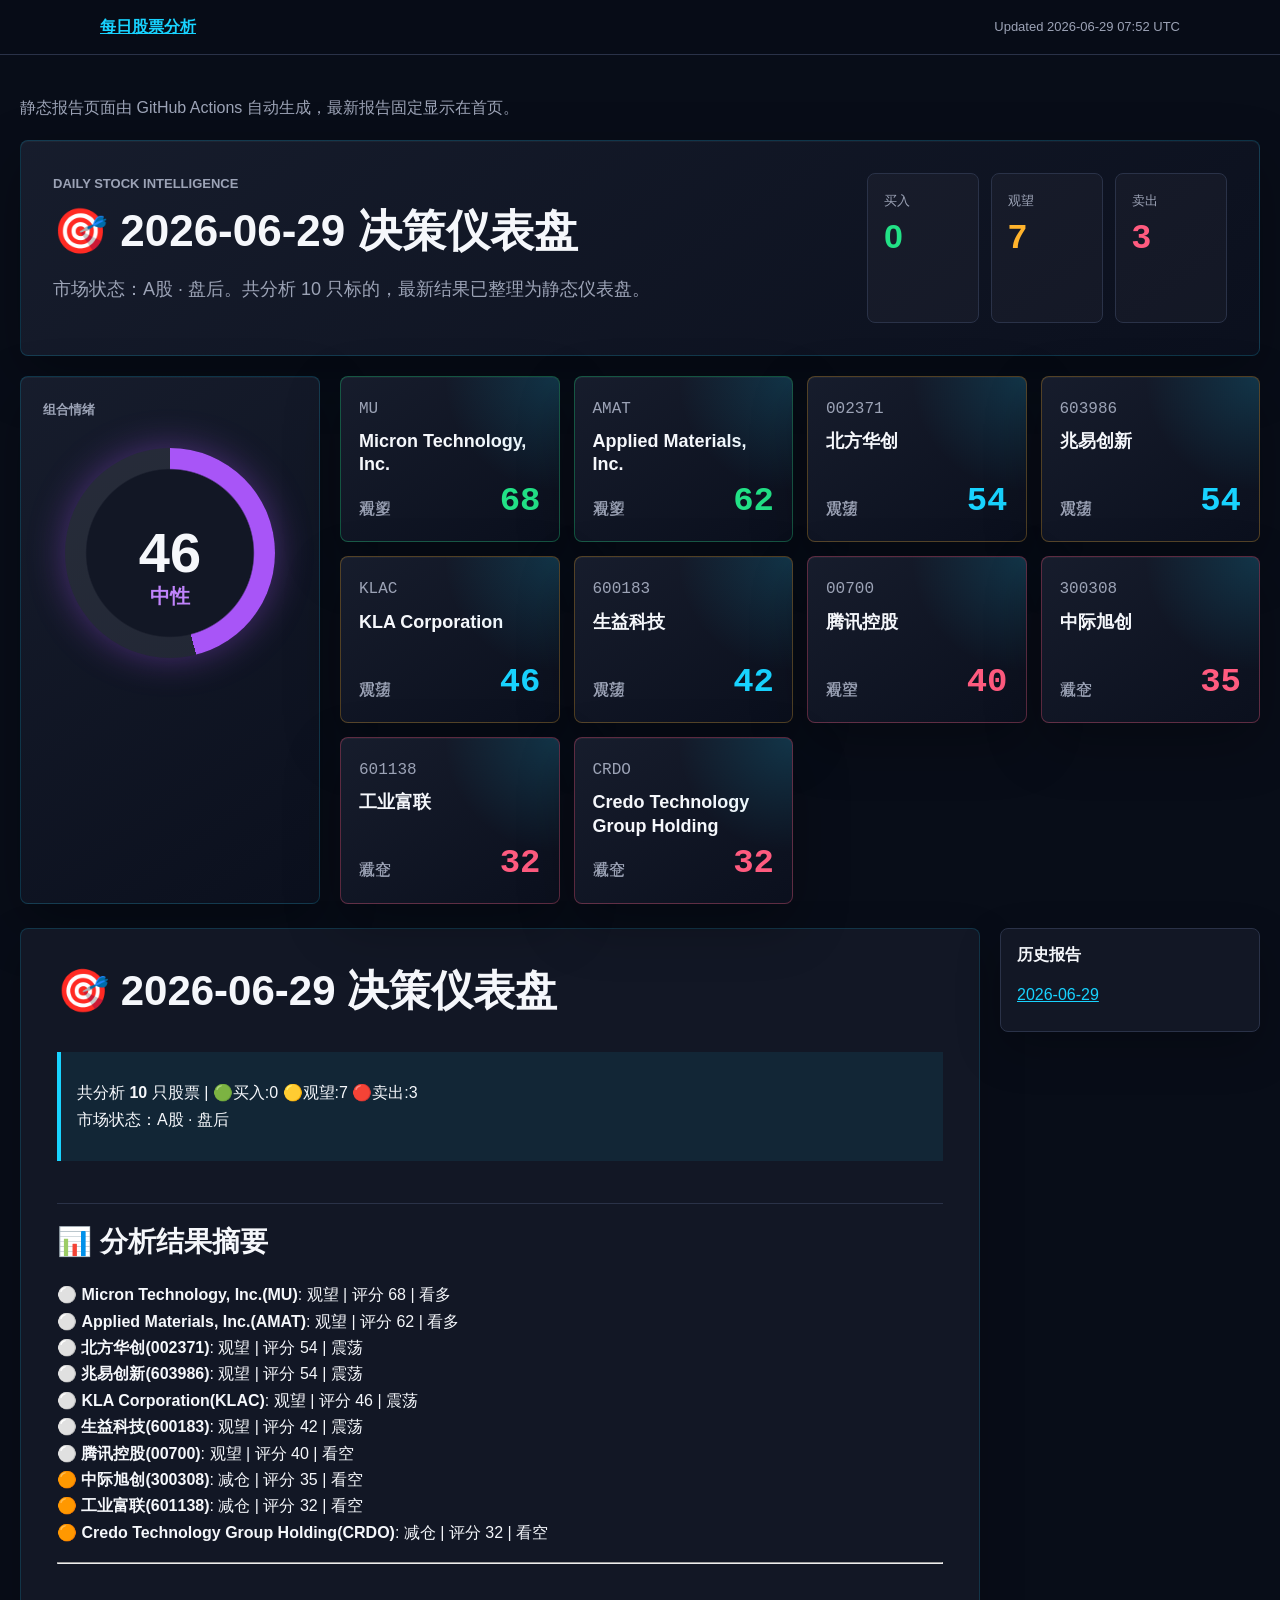
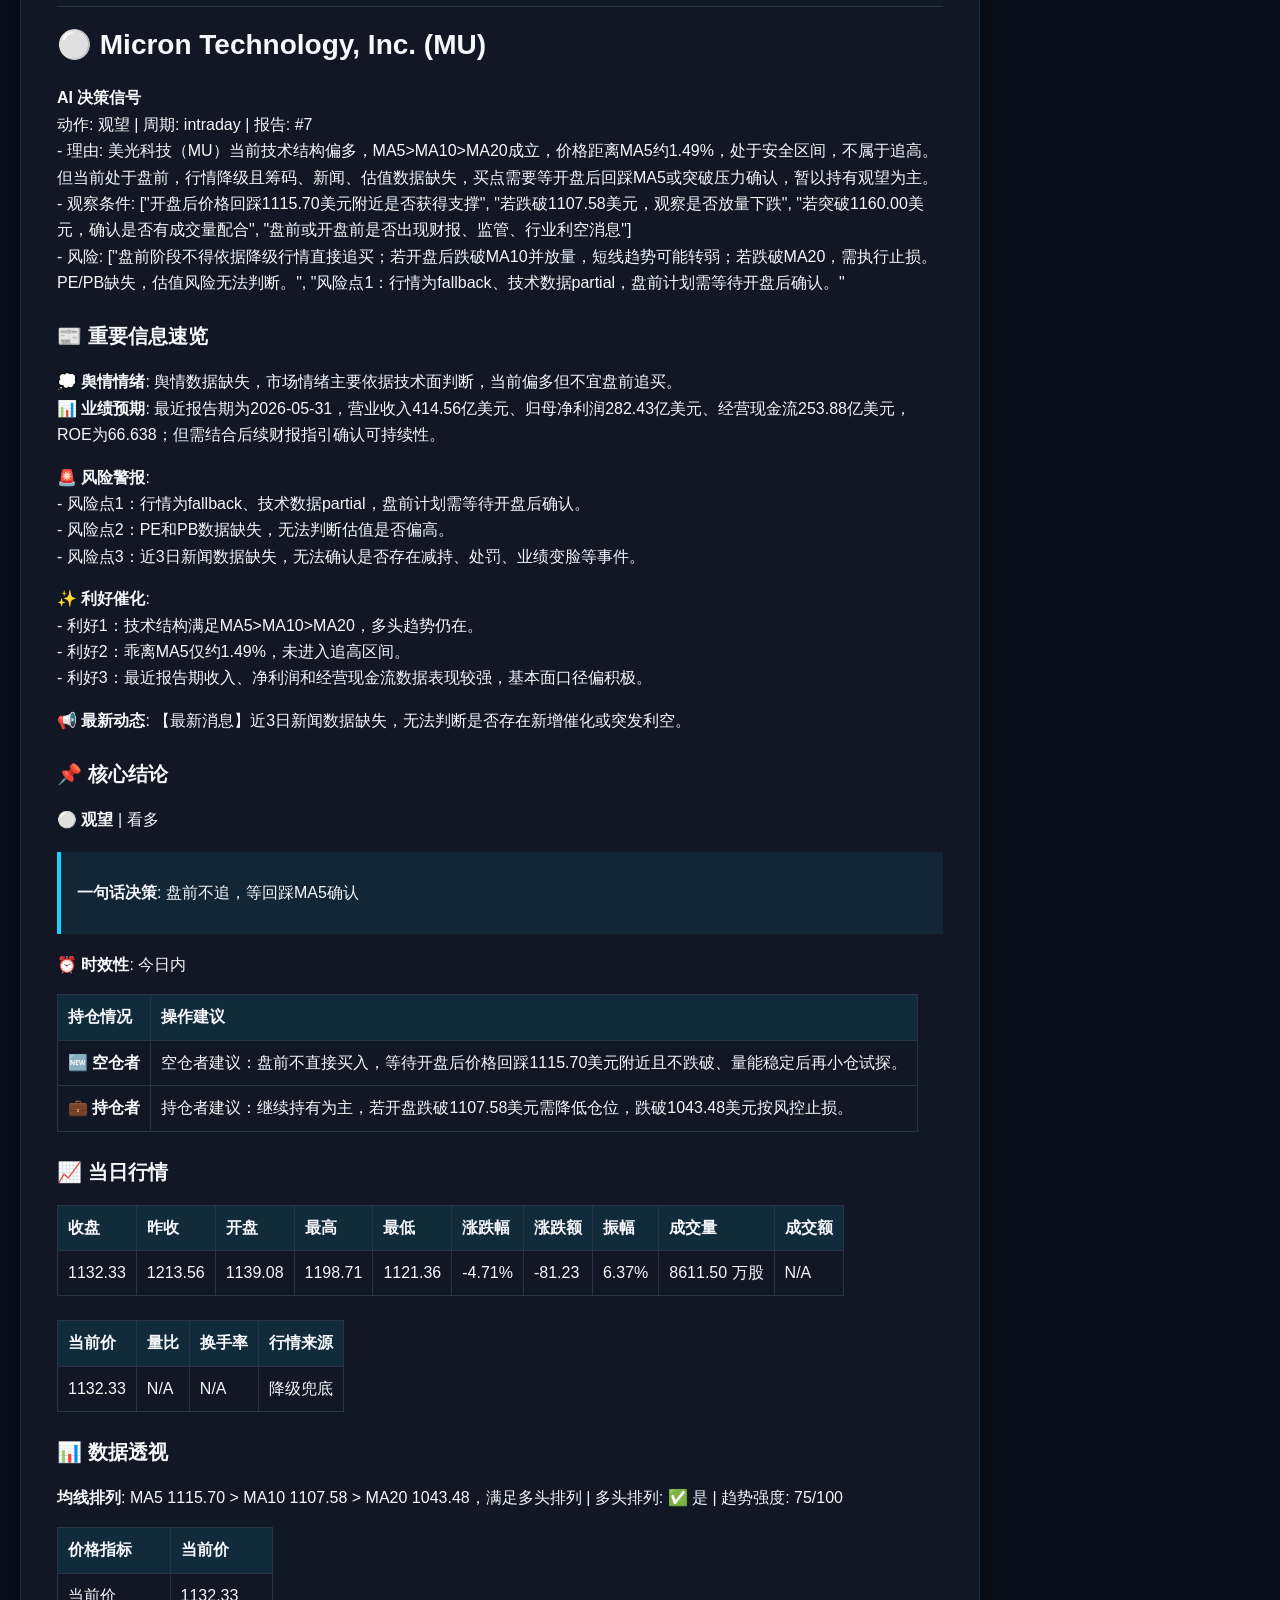
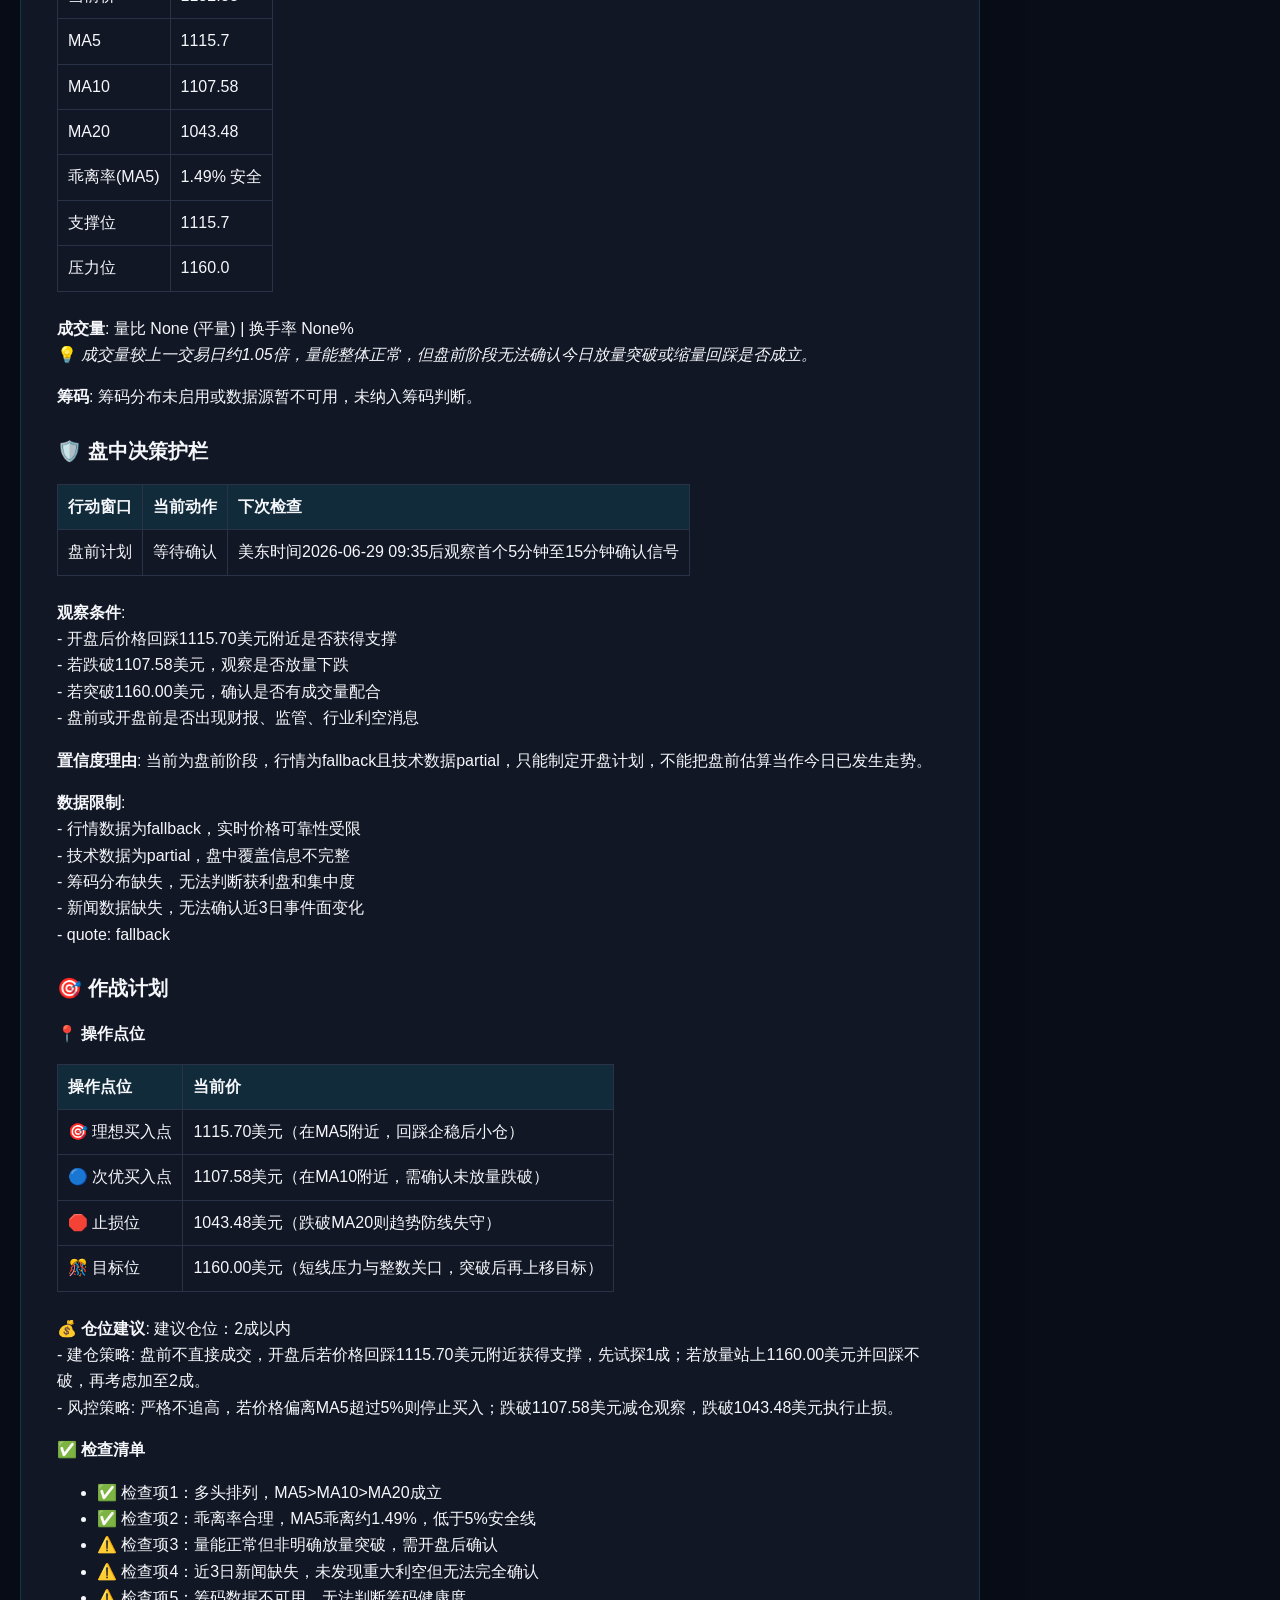
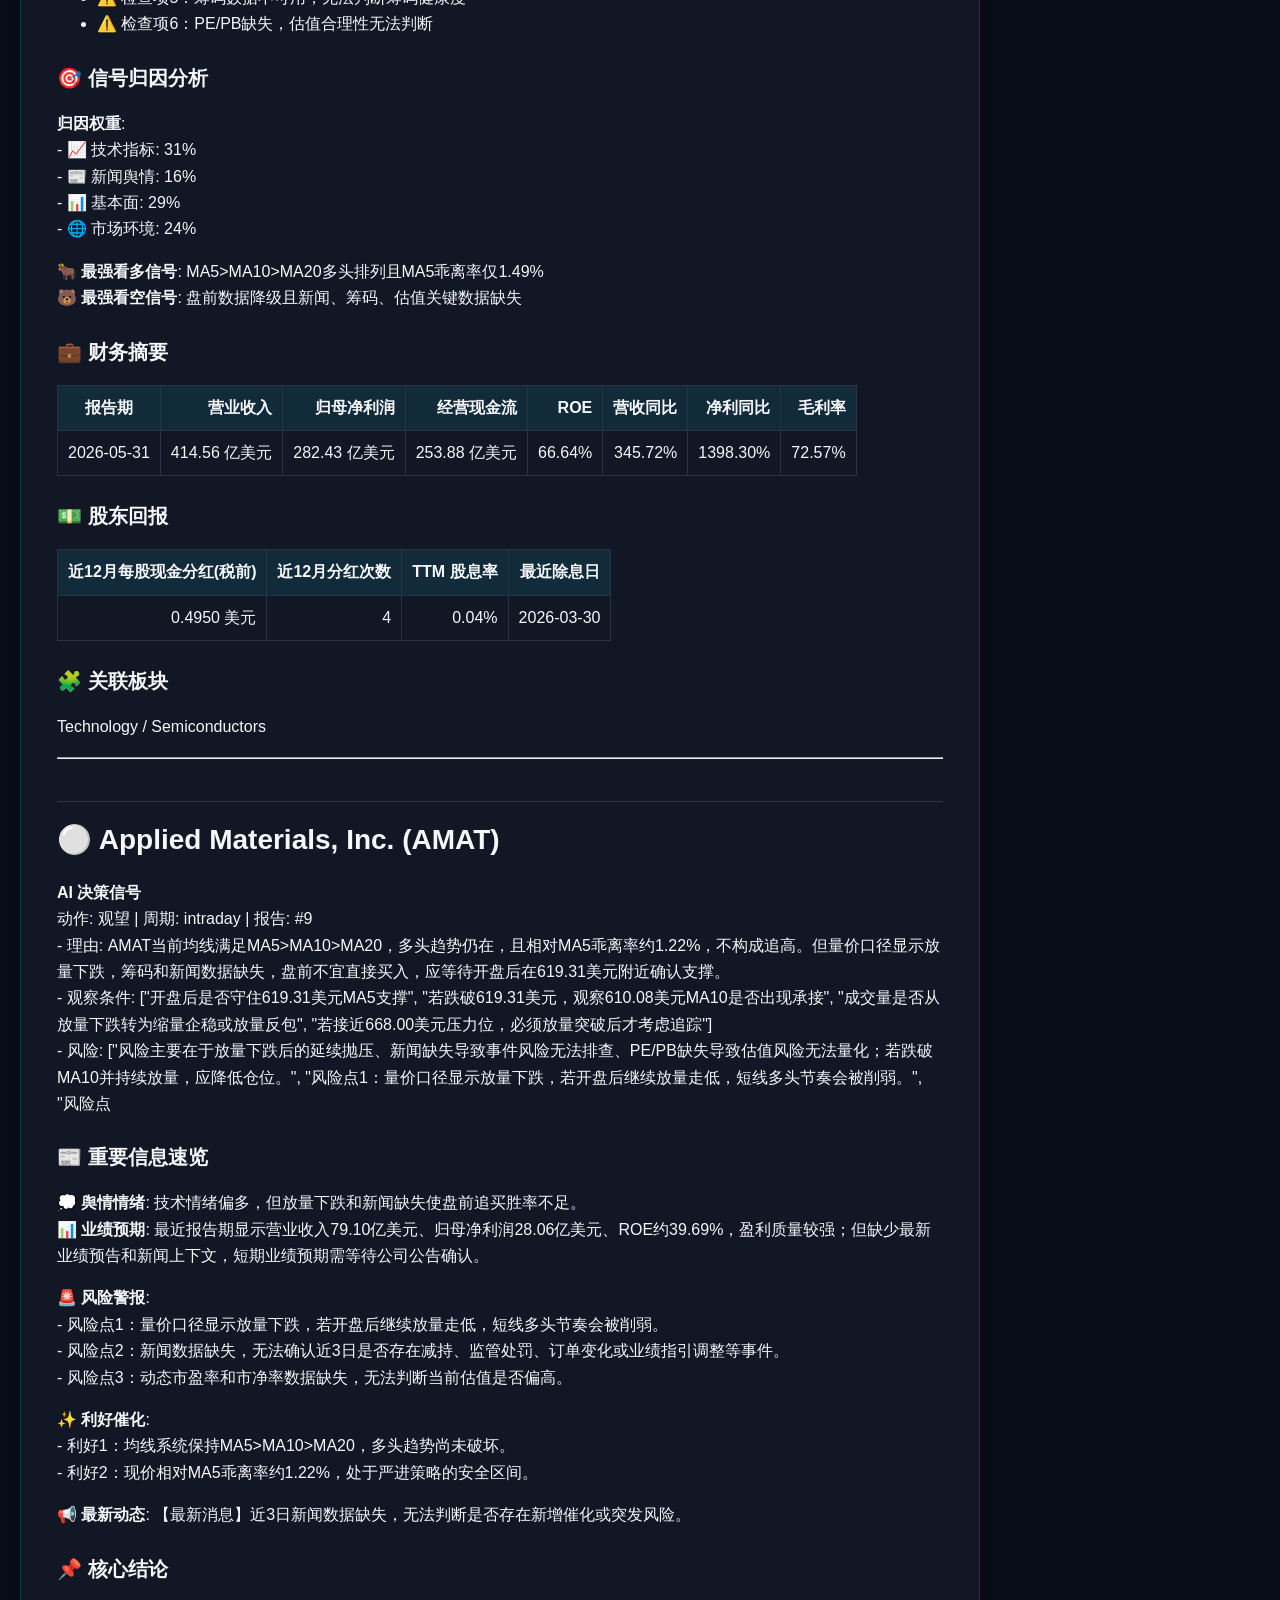
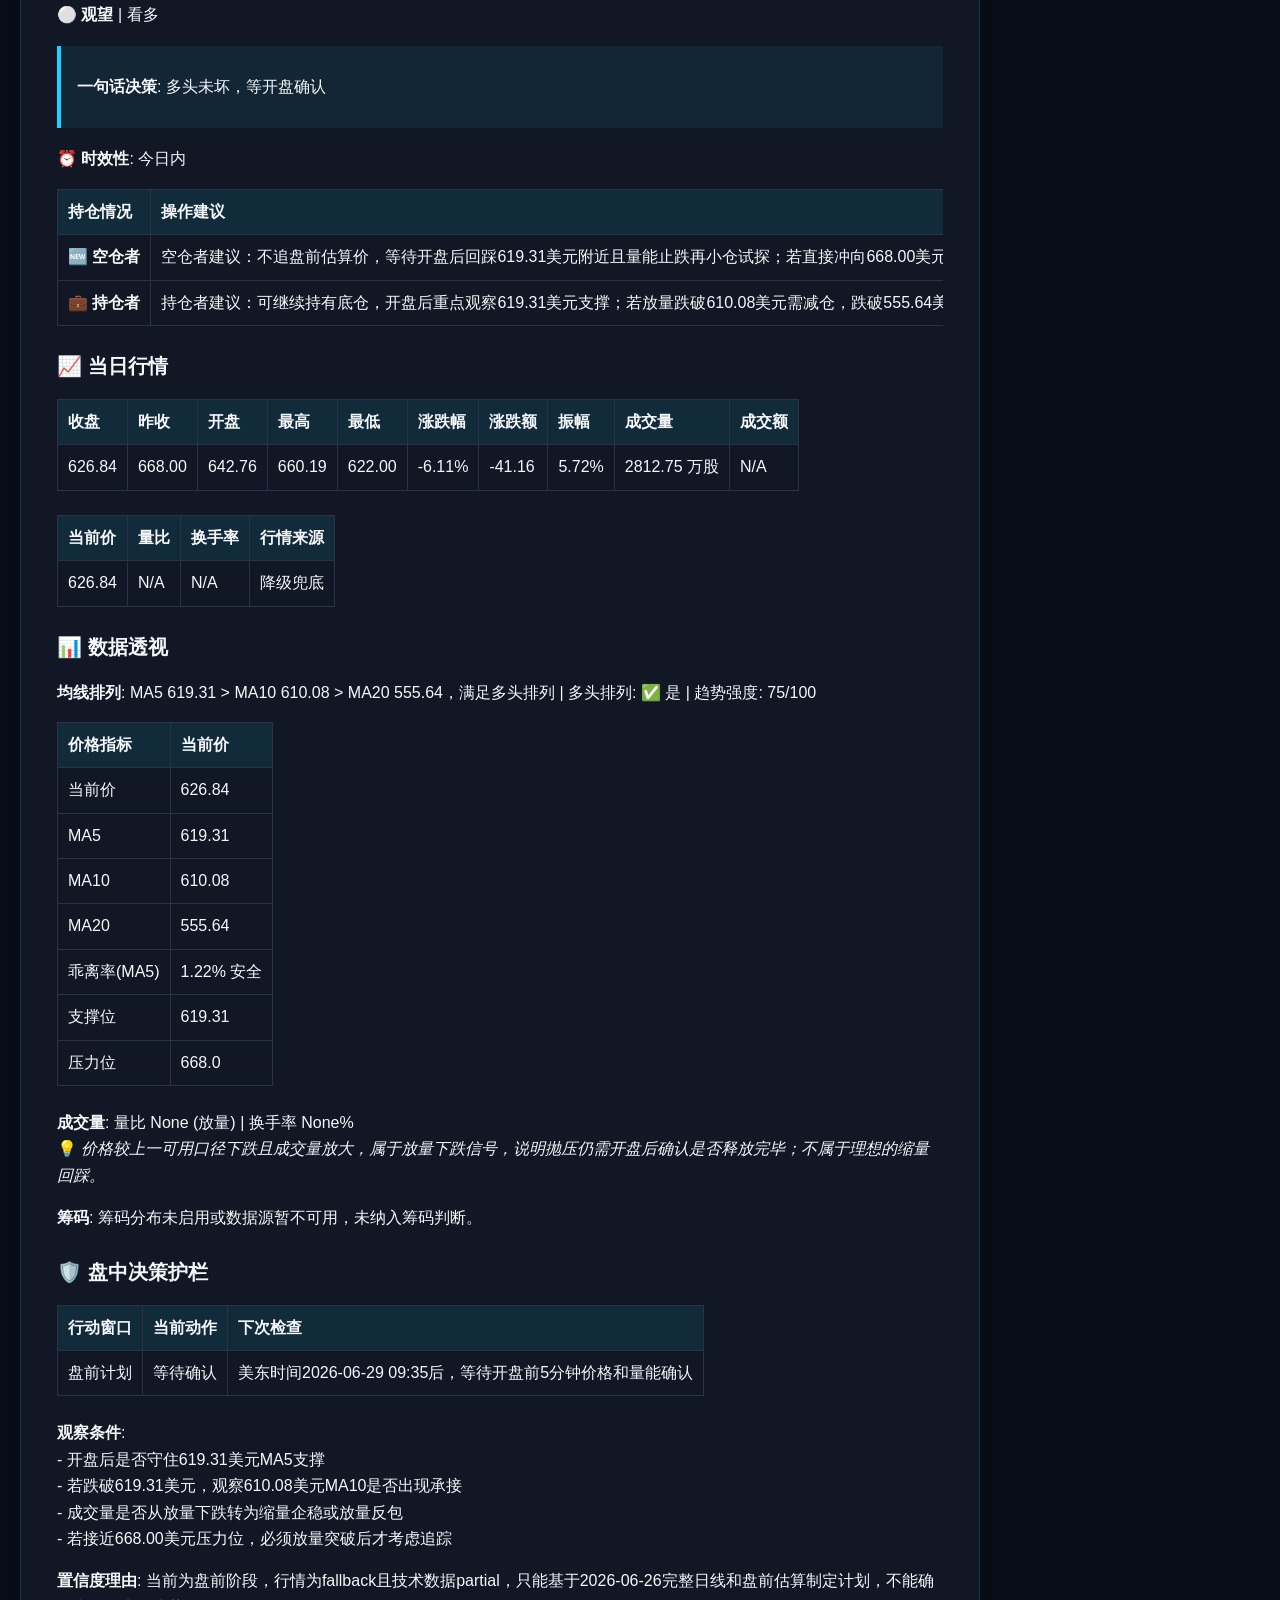
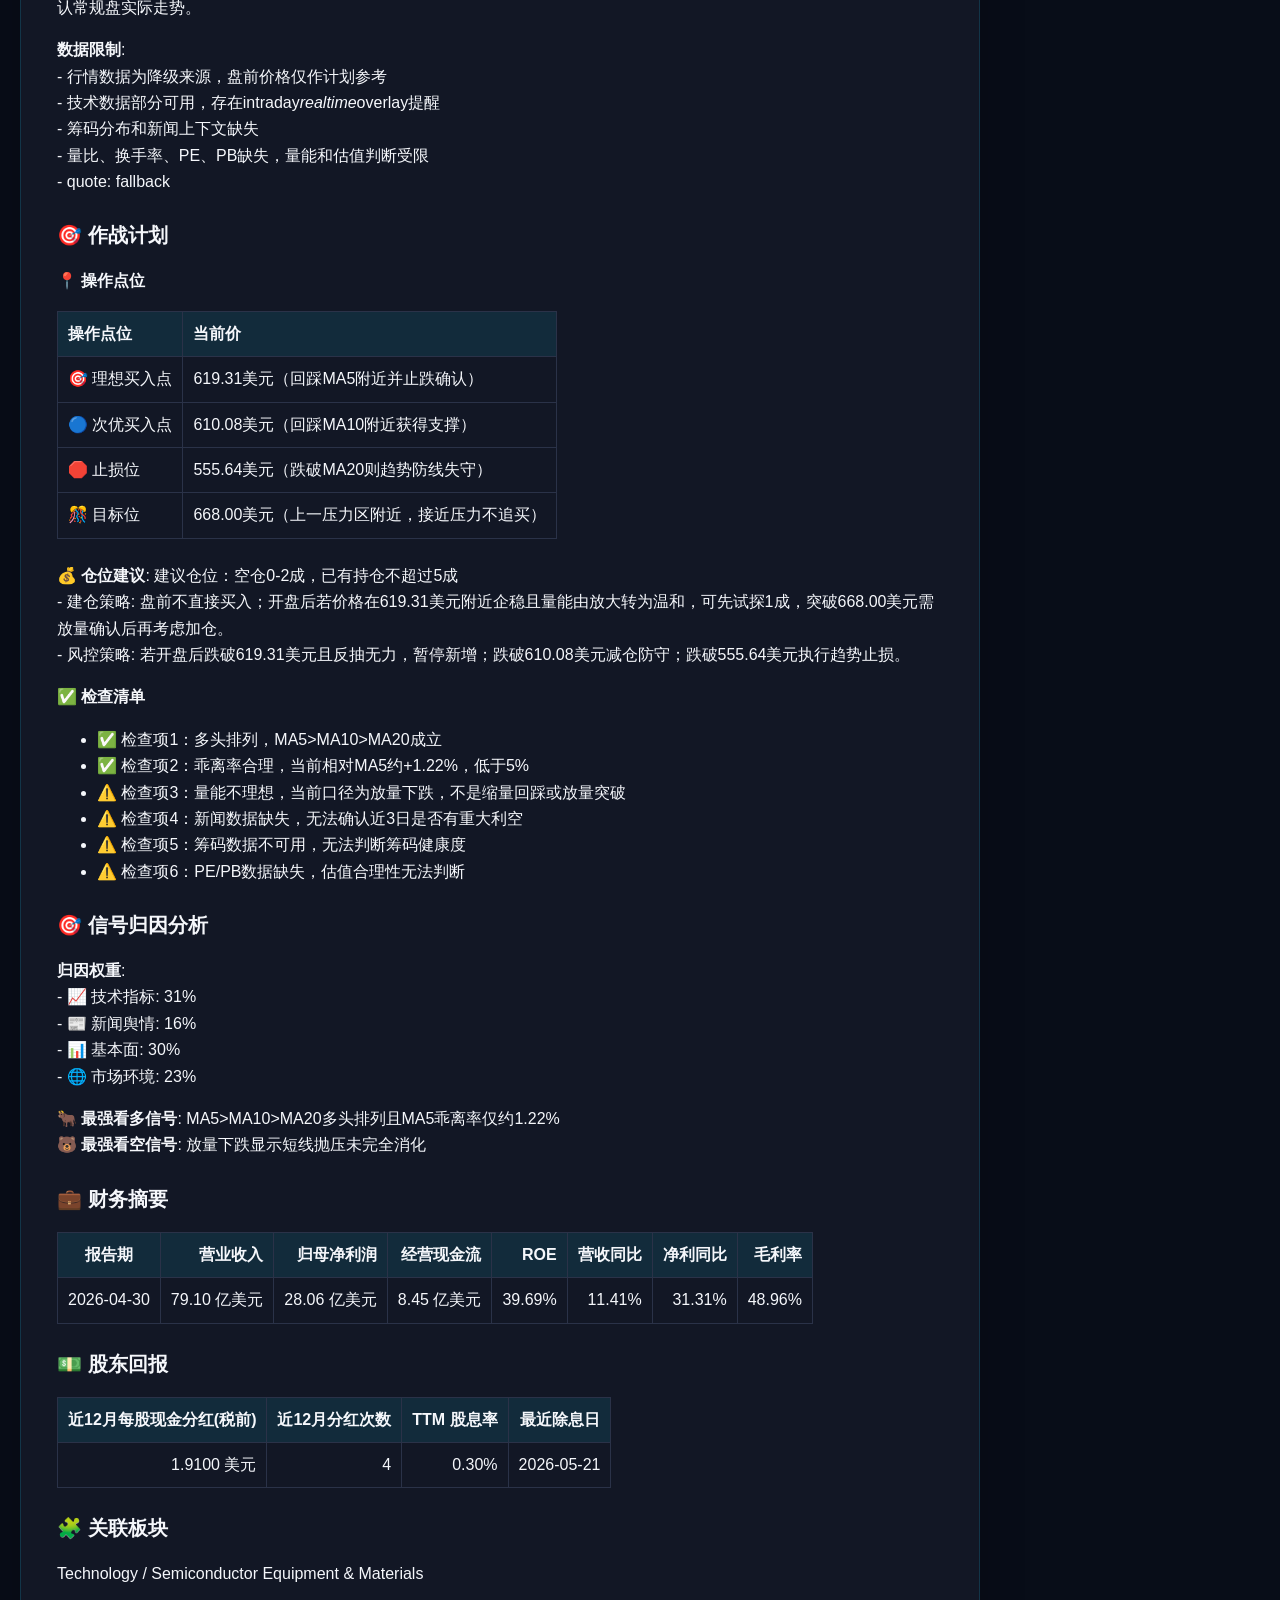
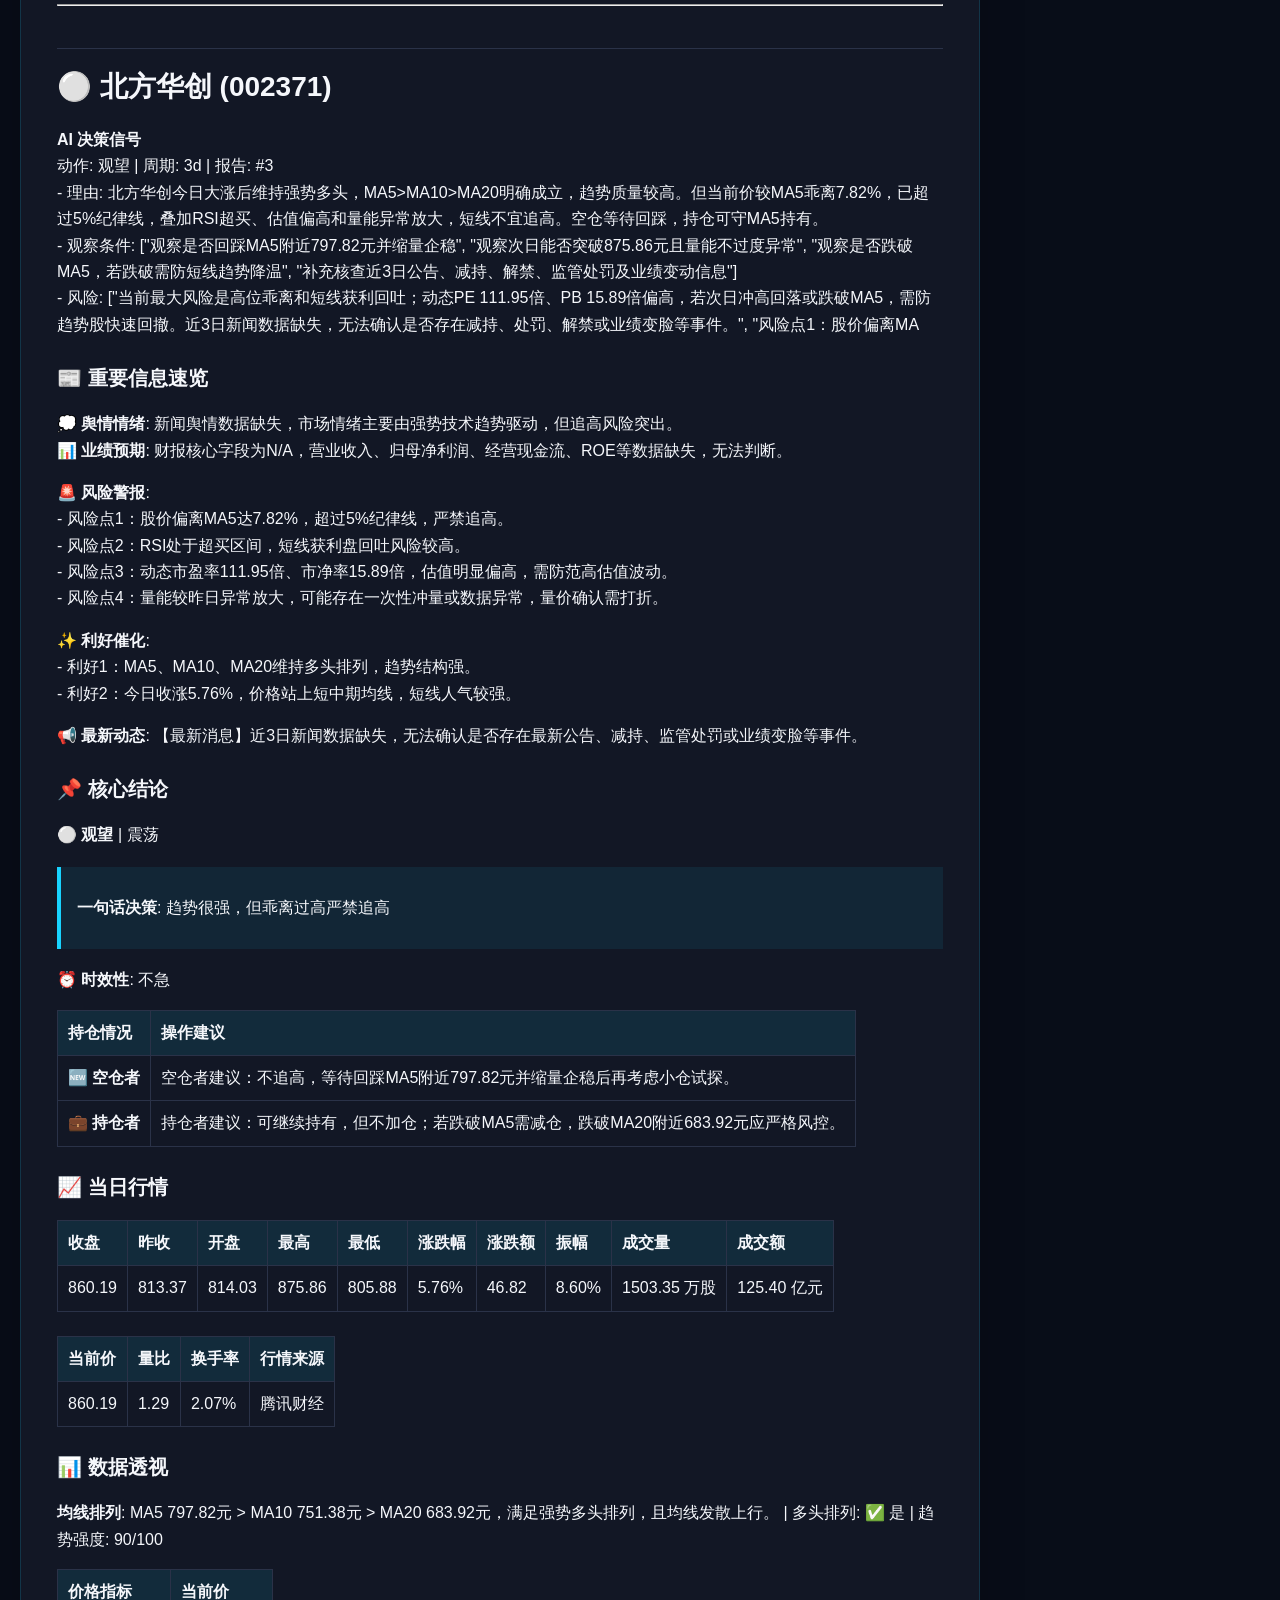
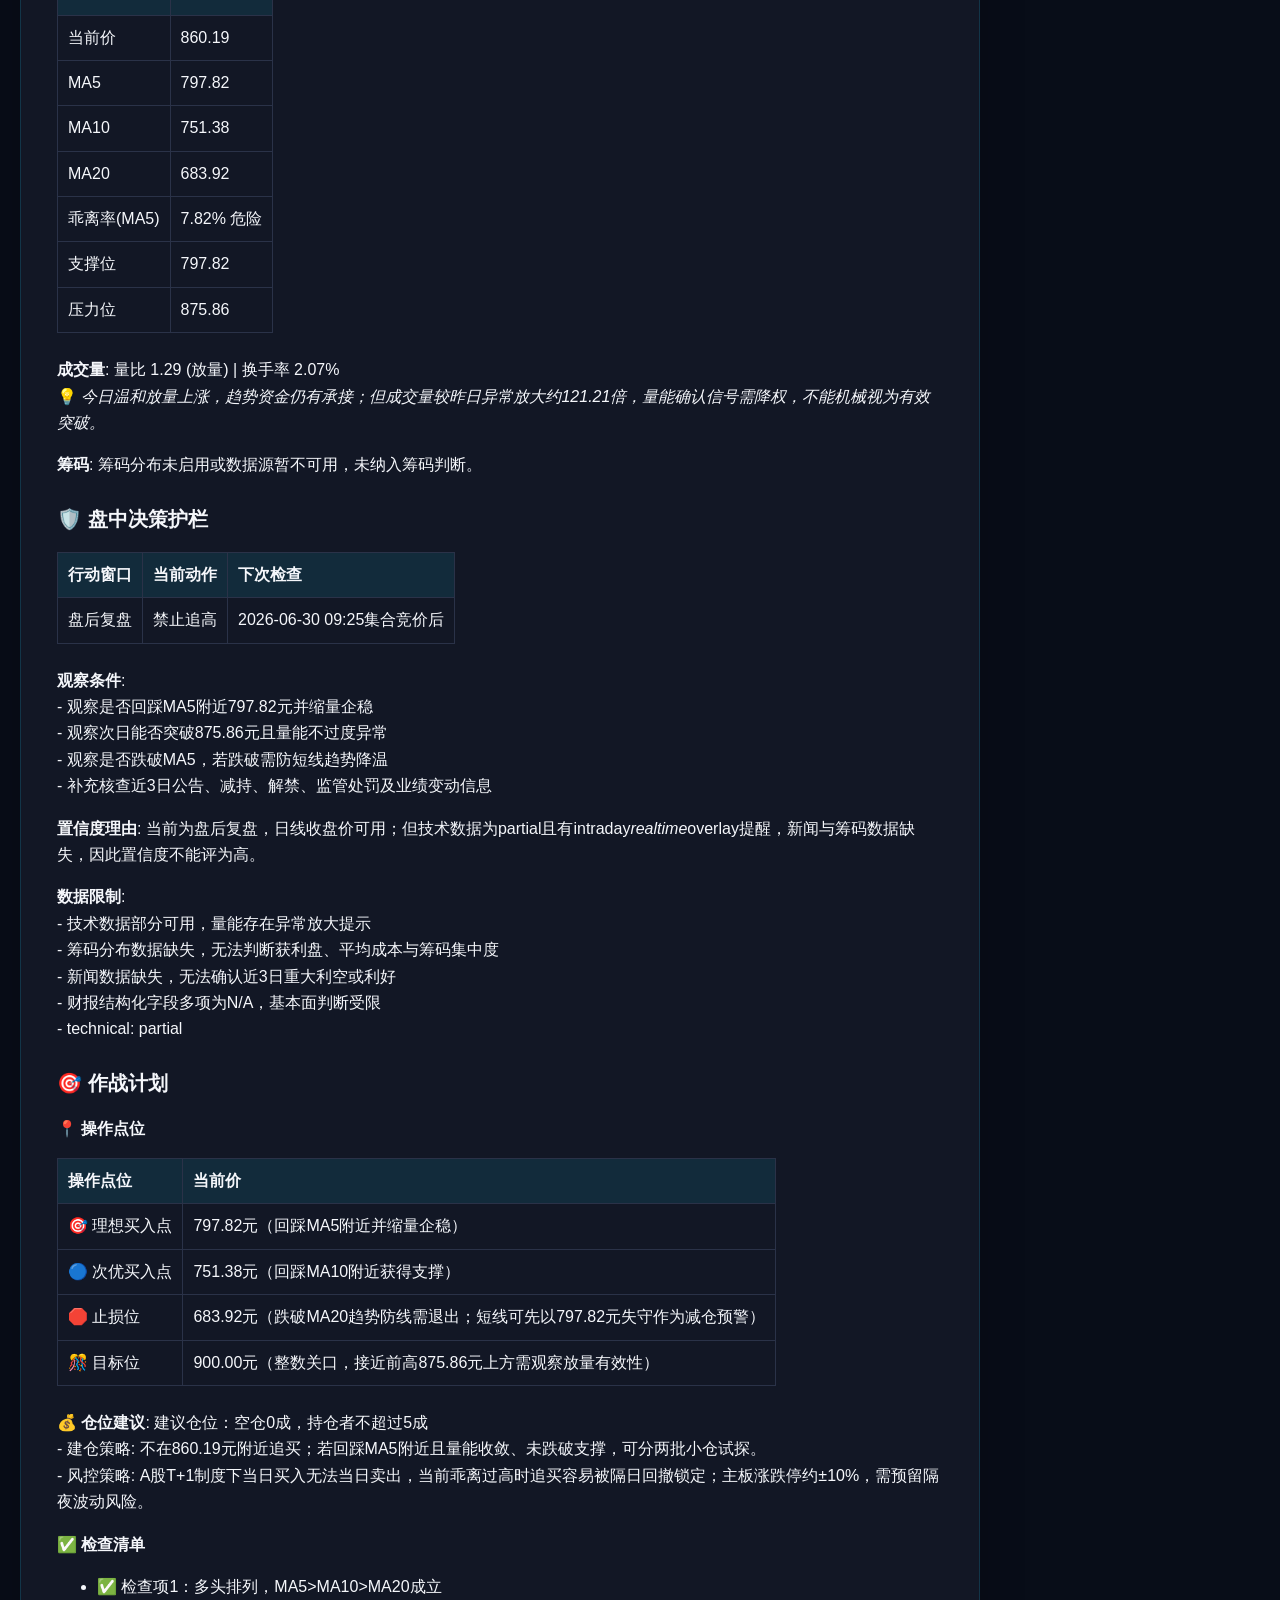
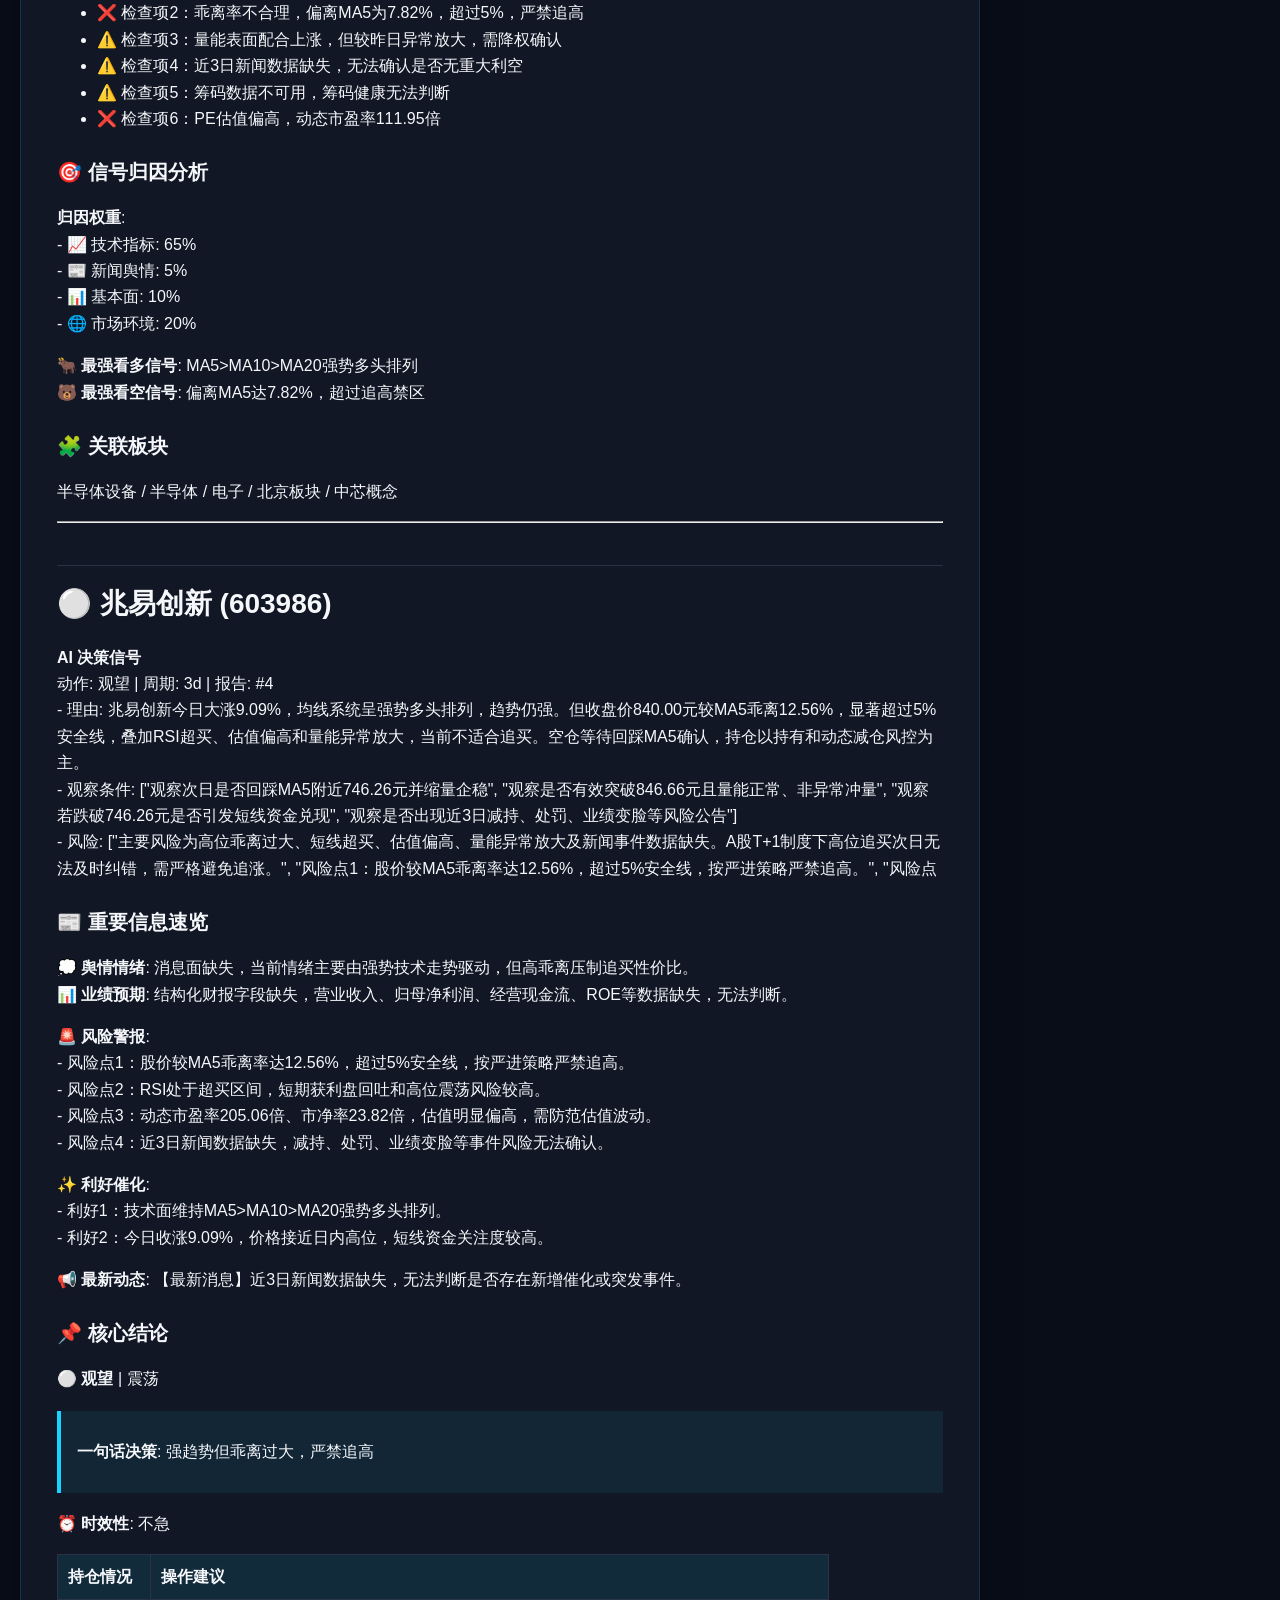
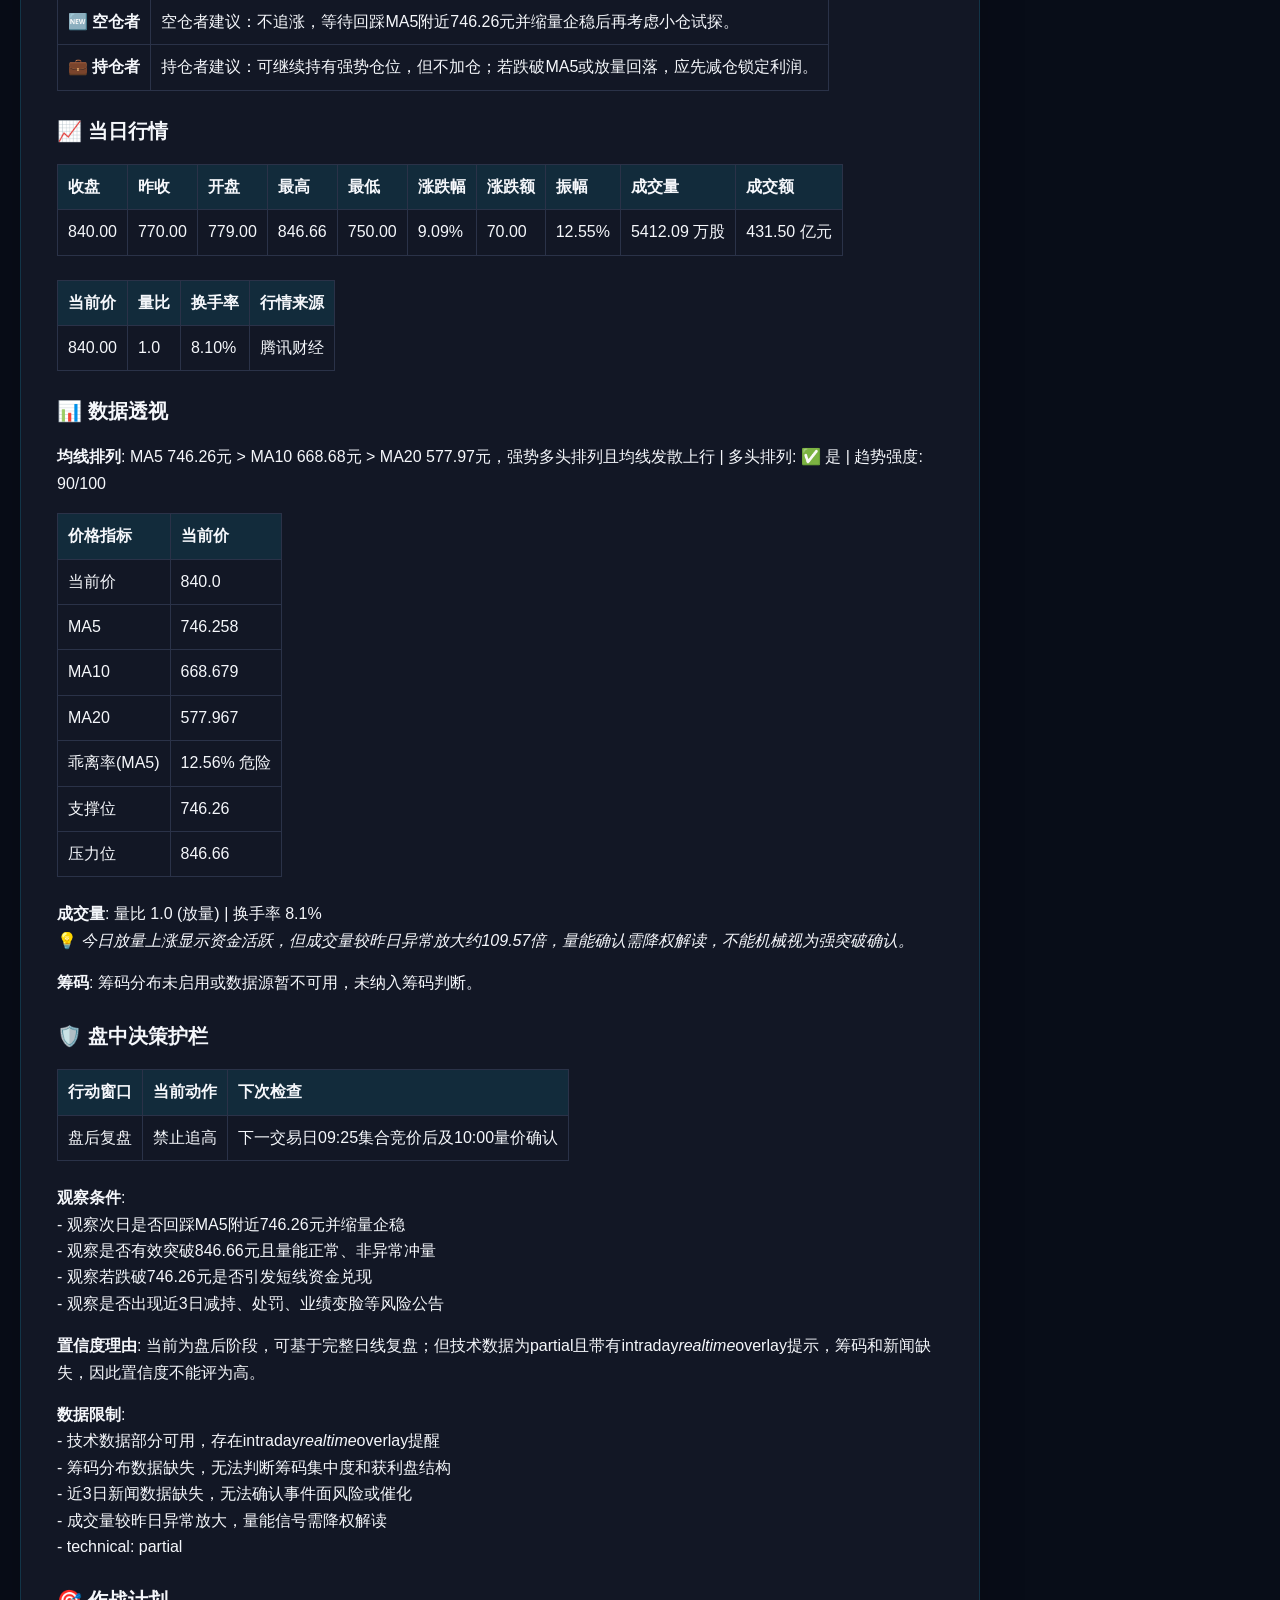
==== commit 6b4f56ed: "Refresh dashboard report UI from latest run" ====
--- a/index.html
+++ b/index.html
@@ -10,7 +10,7 @@
   <header>
     <div class="bar">
       <div class="brand"><a href="index.html">每日股票分析</a></div>
-      <div class="meta">Updated 2026-06-29 07:51 UTC</div>
+      <div class="meta">Updated 2026-06-29 07:52 UTC</div>
     </div>
   </header>
   <main>
@@ -21,49 +21,49 @@
         <div>
           <p class="eyebrow">Daily Stock Intelligence</p>
           <h1>🎯 2026-06-29 决策仪表盘</h1>
-          <p class="hero-copy">市场状态：A股 · 盘中。共分析 10 只标的，最新结果已整理为静态仪表盘。</p>
+          <p class="hero-copy">市场状态：A股 · 盘后。共分析 10 只标的，最新结果已整理为静态仪表盘。</p>
         </div>
         <div class="hero-stats">
           <div class="stat-card buy"><span>买入</span><strong>0</strong></div>
-          <div class="stat-card hold"><span>观望</span><strong>6</strong></div>
-          <div class="stat-card sell"><span>卖出</span><strong>4</strong></div>
+          <div class="stat-card hold"><span>观望</span><strong>7</strong></div>
+          <div class="stat-card sell"><span>卖出</span><strong>3</strong></div>
         </div>
       </div>
       <div class="dashboard-grid">
         <div class="gauge-card">
           <p class="panel-title">组合情绪</p>
-          <div class="score-ring" style="--score: 44">
-            <strong>44</strong>
-            <span>防守</span>
+          <div class="score-ring" style="--score: 46">
+            <strong>46</strong>
+            <span>中性</span>
           </div>
         </div>
         <div class="stock-grid">
           <a class="stock-card positive" href="#full-report">
+          <span class="stock-code">MU</span>
+          <strong>Micron Technology, Inc.</strong>
+          <span class="stock-action">观望</span>
+          <span class="stock-score">68</span>
+          <span class="stock-trend">看多</span>
+        </a>
+<a class="stock-card positive" href="#full-report">
           <span class="stock-code">AMAT</span>
           <strong>Applied Materials, Inc.</strong>
           <span class="stock-action">观望</span>
           <span class="stock-score">62</span>
           <span class="stock-trend">看多</span>
         </a>
-<a class="stock-card positive" href="#full-report">
-          <span class="stock-code">MU</span>
-          <strong>Micron Technology, Inc.</strong>
-          <span class="stock-action">持有观察</span>
-          <span class="stock-score">59</span>
-          <span class="stock-trend">看多</span>
-        </a>
-<a class="stock-card positive" href="#full-report">
-          <span class="stock-code">603986</span>
-          <strong>兆易创新</strong>
-          <span class="stock-action">观望</span>
-          <span class="stock-score">58</span>
-          <span class="stock-trend">看多</span>
-        </a>
 <a class="stock-card neutral" href="#full-report">
           <span class="stock-code">002371</span>
           <strong>北方华创</strong>
           <span class="stock-action">观望</span>
-          <span class="stock-score">56</span>
+          <span class="stock-score">54</span>
+          <span class="stock-trend">震荡</span>
+        </a>
+<a class="stock-card neutral" href="#full-report">
+          <span class="stock-code">603986</span>
+          <strong>兆易创新</strong>
+          <span class="stock-action">观望</span>
+          <span class="stock-score">54</span>
           <span class="stock-trend">震荡</span>
         </a>
 <a class="stock-card neutral" href="#full-report">
@@ -74,39 +74,39 @@
           <span class="stock-trend">震荡</span>
         </a>
 <a class="stock-card neutral" href="#full-report">
-          <span class="stock-code">00700</span>
-          <strong>腾讯控股</strong>
+          <span class="stock-code">600183</span>
+          <strong>生益科技</strong>
           <span class="stock-action">观望</span>
           <span class="stock-score">42</span>
           <span class="stock-trend">震荡</span>
         </a>
 <a class="stock-card negative" href="#full-report">
-          <span class="stock-code">600183</span>
-          <strong>生益科技</strong>
-          <span class="stock-action">减仓</span>
-          <span class="stock-score">32</span>
+          <span class="stock-code">00700</span>
+          <strong>腾讯控股</strong>
+          <span class="stock-action">观望</span>
+          <span class="stock-score">40</span>
           <span class="stock-trend">看空</span>
         </a>
 <a class="stock-card negative" href="#full-report">
           <span class="stock-code">300308</span>
           <strong>中际旭创</strong>
           <span class="stock-action">减仓</span>
-          <span class="stock-score">29</span>
+          <span class="stock-score">35</span>
+          <span class="stock-trend">看空</span>
+        </a>
+<a class="stock-card negative" href="#full-report">
+          <span class="stock-code">601138</span>
+          <strong>工业富联</strong>
+          <span class="stock-action">减仓</span>
+          <span class="stock-score">32</span>
           <span class="stock-trend">看空</span>
         </a>
 <a class="stock-card negative" href="#full-report">
           <span class="stock-code">CRDO</span>
           <strong>Credo Technology Group Holding</strong>
           <span class="stock-action">减仓</span>
-          <span class="stock-score">28</span>
+          <span class="stock-score">32</span>
           <span class="stock-trend">看空</span>
-        </a>
-<a class="stock-card negative" href="#full-report">
-          <span class="stock-code">601138</span>
-          <strong>工业富联</strong>
-          <span class="stock-action">减仓</span>
-          <span class="stock-score">25</span>
-          <span class="stock-trend">强烈看空</span>
         </a>
         </div>
       </div>
@@ -116,54 +116,56 @@
       <article id="full-report"><h1>🎯 2026-06-29 决策仪表盘</h1>
 
 <blockquote>
-  <p>共分析 <strong>10</strong> 只股票 | 🟢买入:0 🟡观望:6 🔴卖出:4<br />
-  市场状态：A股 · 盘中</p>
+  <p>共分析 <strong>10</strong> 只股票 | 🟢买入:0 🟡观望:7 🔴卖出:3<br />
+  市场状态：A股 · 盘后</p>
 </blockquote>
 
 <h2>📊 分析结果摘要</h2>
 
-<p>⚪ <strong>Applied Materials, Inc.(AMAT)</strong>: 观望 | 评分 62 | 看多<br />
-🟡 <strong>Micron Technology, Inc.(MU)</strong>: 持有观察 | 评分 59 | 看多<br />
-⚪ <strong>兆易创新(603986)</strong>: 观望 | 评分 58 | 看多<br />
-⚪ <strong>北方华创(002371)</strong>: 观望 | 评分 56 | 震荡<br />
+<p>⚪ <strong>Micron Technology, Inc.(MU)</strong>: 观望 | 评分 68 | 看多<br />
+⚪ <strong>Applied Materials, Inc.(AMAT)</strong>: 观望 | 评分 62 | 看多<br />
+⚪ <strong>北方华创(002371)</strong>: 观望 | 评分 54 | 震荡<br />
+⚪ <strong>兆易创新(603986)</strong>: 观望 | 评分 54 | 震荡<br />
 ⚪ <strong>KLA Corporation(KLAC)</strong>: 观望 | 评分 46 | 震荡<br />
-⚪ <strong>腾讯控股(00700)</strong>: 观望 | 评分 42 | 震荡<br />
-🟠 <strong>生益科技(600183)</strong>: 减仓 | 评分 32 | 看空<br />
-🟠 <strong>中际旭创(300308)</strong>: 减仓 | 评分 29 | 看空<br />
-🟠 <strong>Credo Technology Group Holding(CRDO)</strong>: 减仓 | 评分 28 | 看空<br />
-🟠 <strong>工业富联(601138)</strong>: 减仓 | 评分 25 | 强烈看空</p>
+⚪ <strong>生益科技(600183)</strong>: 观望 | 评分 42 | 震荡<br />
+⚪ <strong>腾讯控股(00700)</strong>: 观望 | 评分 40 | 看空<br />
+🟠 <strong>中际旭创(300308)</strong>: 减仓 | 评分 35 | 看空<br />
+🟠 <strong>工业富联(601138)</strong>: 减仓 | 评分 32 | 看空<br />
+🟠 <strong>Credo Technology Group Holding(CRDO)</strong>: 减仓 | 评分 32 | 看空</p>
 
 <hr />
 
-<h2>⚪ Applied Materials, Inc. (AMAT)</h2>
+<h2>⚪ Micron Technology, Inc. (MU)</h2>
 
 <p><strong>AI 决策信号</strong><br />
-动作: 观望 | 周期: intraday | 报告: #9<br />
-- 理由: AMAT当前满足MA5>MA10>MA20多头排列，价格相对MA5乖离率仅+1.22%，不属于追高区。但量价表现为放量下跌，盘前数据又存在fallback和partial限制，筹码及近3日新闻缺失，因此不宜直接买入，宜等待开盘后MA5支撑确<br />
-- 观察条件: ["开盘后能否守住619.31美元MA5支撑", "若跌破619.31美元，观察是否快速收回且成交量收敛", "若重新站稳626.84美元，观察是否伴随主动买盘修复", "若放量跌破610.08美元，短线趋势转弱需防守"]<br />
-- 风险: ["主要风险在于放量下跌后的开盘延续抛压、跌破MA5后触发短线资金撤退，以及新闻、筹码、估值数据缺失导致风险识别不完整；若跌破MA20，趋势交易应退出。", "风险点1：近3日新闻数据缺失，无法确认是否存在减持、监管处罚或突发行业利空。",</p>
+动作: 观望 | 周期: intraday | 报告: #7<br />
+- 理由: 美光科技（MU）当前技术结构偏多，MA5>MA10>MA20成立，价格距离MA5约1.49%，处于安全区间，不属于追高。但当前处于盘前，行情降级且筹码、新闻、估值数据缺失，买点需要等开盘后回踩MA5或突破压力确认，暂以持有观望为主。<br />
+- 观察条件: ["开盘后价格回踩1115.70美元附近是否获得支撑", "若跌破1107.58美元，观察是否放量下跌", "若突破1160.00美元，确认是否有成交量配合", "盘前或开盘前是否出现财报、监管、行业利空消息"]<br />
+- 风险: ["盘前阶段不得依据降级行情直接追买；若开盘后跌破MA10并放量，短线趋势可能转弱；若跌破MA20，需执行止损。PE/PB缺失，估值风险无法判断。", "风险点1：行情为fallback、技术数据partial，盘前计划需等待开盘后确认。"</p>
 
 <h3>📰 重要信息速览</h3>
 
-<p><strong>💭 舆情情绪</strong>: 消息面数据缺失，情绪判断主要依赖技术面；当前是趋势偏多但短线抛压偏大的盘前观察状态。<br />
-<strong>📊 业绩预期</strong>: 最近报告期为2026-04-30，营业收入79.10亿美元、归母净利润28.06亿美元、ROE为39.692%，盈利能力数据较强；但PE和PB数据缺失，估值安全边际无法判断。</p>
+<p><strong>💭 舆情情绪</strong>: 舆情数据缺失，市场情绪主要依据技术面判断，当前偏多但不宜盘前追买。<br />
+<strong>📊 业绩预期</strong>: 最近报告期为2026-05-31，营业收入414.56亿美元、归母净利润282.43亿美元、经营现金流253.88亿美元，ROE为66.638；但需结合后续财报指引确认可持续性。</p>
 
 <p><strong>🚨 风险警报</strong>:<br />
-- 风险点1：近3日新闻数据缺失，无法确认是否存在减持、监管处罚或突发行业利空。<br />
-- 风险点2：技术面出现放量下跌，若开盘后继续放量失守MA5，短线回撤风险上升。</p>
+- 风险点1：行情为fallback、技术数据partial，盘前计划需等待开盘后确认。<br />
+- 风险点2：PE和PB数据缺失，无法判断估值是否偏高。<br />
+- 风险点3：近3日新闻数据缺失，无法确认是否存在减持、处罚、业绩变脸等事件。</p>
 
 <p><strong>✨ 利好催化</strong>:<br />
-- 利好1：近3日可验证利好催化缺失，不能把消息面作为买入依据。<br />
-- 利好2：技术层面仍保持MA5>MA10>MA20多头排列，趋势结构尚未破坏。</p>
-
-<p><strong>📢 最新动态</strong>: 【最新消息】近3日新闻数据缺失，暂无可验证的近期重要新闻摘要。</p>
+- 利好1：技术结构满足MA5>MA10>MA20，多头趋势仍在。<br />
+- 利好2：乖离MA5仅约1.49%，未进入追高区间。<br />
+- 利好3：最近报告期收入、净利润和经营现金流数据表现较强，基本面口径偏积极。</p>
+
+<p><strong>📢 最新动态</strong>: 【最新消息】近3日新闻数据缺失，无法判断是否存在新增催化或突发利空。</p>
 
 <h3>📌 核心结论</h3>
 
 <p><strong>⚪ 观望</strong> | 看多</p>
 
 <blockquote>
-  <p><strong>一句话决策</strong>: 多头仍在，盘前等支撑确认</p>
+  <p><strong>一句话决策</strong>: 盘前不追，等回踩MA5确认</p>
 </blockquote>
 
 <p>⏰ <strong>时效性</strong>: 今日内</p>
@@ -178,11 +180,11 @@
 <tbody>
 <tr>
   <td>🆕 <strong>空仓者</strong></td>
-  <td>空仓者建议：不在盘前追单，等待开盘后价格回踩619.31美元附近并止跌、量能转为缩量回调或放量修复后，再小仓试探。</td>
+  <td>空仓者建议：盘前不直接买入，等待开盘后价格回踩1115.70美元附近且不跌破、量能稳定后再小仓试探。</td>
 </tr>
 <tr>
   <td>💼 <strong>持仓者</strong></td>
-  <td>持仓者建议：继续持有但不加仓，若开盘后跌破619.31美元且放量走弱，先降仓；若跌破610.08美元，进入防守模式。</td>
+  <td>持仓者建议：继续持有为主，若开盘跌破1107.58美元需降低仓位，跌破1043.48美元按风控止损。</td>
 </tr>
 </tbody>
 </table>
@@ -206,6 +208,306 @@
 </thead>
 <tbody>
 <tr>
+  <td>1132.33</td>
+  <td>1213.56</td>
+  <td>1139.08</td>
+  <td>1198.71</td>
+  <td>1121.36</td>
+  <td>-4.71%</td>
+  <td>-81.23</td>
+  <td>6.37%</td>
+  <td>8611.50 万股</td>
+  <td>N/A</td>
+</tr>
+</tbody>
+</table>
+
+<table>
+<thead>
+<tr>
+  <th>当前价</th>
+  <th>量比</th>
+  <th>换手率</th>
+  <th>行情来源</th>
+</tr>
+</thead>
+<tbody>
+<tr>
+  <td>1132.33</td>
+  <td>N/A</td>
+  <td>N/A</td>
+  <td>降级兜底</td>
+</tr>
+</tbody>
+</table>
+
+<h3>📊 数据透视</h3>
+
+<p><strong>均线排列</strong>: MA5 1115.70 &gt; MA10 1107.58 &gt; MA20 1043.48，满足多头排列 | 多头排列: ✅ 是 | 趋势强度: 75/100</p>
+
+<table>
+<thead>
+<tr>
+  <th>价格指标</th>
+  <th>当前价</th>
+</tr>
+</thead>
+<tbody>
+<tr>
+  <td>当前价</td>
+  <td>1132.33</td>
+</tr>
+<tr>
+  <td>MA5</td>
+  <td>1115.7</td>
+</tr>
+<tr>
+  <td>MA10</td>
+  <td>1107.58</td>
+</tr>
+<tr>
+  <td>MA20</td>
+  <td>1043.48</td>
+</tr>
+<tr>
+  <td>乖离率(MA5)</td>
+  <td>1.49% 安全</td>
+</tr>
+<tr>
+  <td>支撑位</td>
+  <td>1115.7</td>
+</tr>
+<tr>
+  <td>压力位</td>
+  <td>1160.0</td>
+</tr>
+</tbody>
+</table>
+
+<p><strong>成交量</strong>: 量比 None (平量) | 换手率 None%<br />
+💡 <em>成交量较上一交易日约1.05倍，量能整体正常，但盘前阶段无法确认今日放量突破或缩量回踩是否成立。</em></p>
+
+<p><strong>筹码</strong>: 筹码分布未启用或数据源暂不可用，未纳入筹码判断。</p>
+
+<h3>🛡️ 盘中决策护栏</h3>
+
+<table>
+<thead>
+<tr>
+  <th>行动窗口</th>
+  <th>当前动作</th>
+  <th>下次检查</th>
+</tr>
+</thead>
+<tbody>
+<tr>
+  <td>盘前计划</td>
+  <td>等待确认</td>
+  <td>美东时间2026-06-29 09:35后观察首个5分钟至15分钟确认信号</td>
+</tr>
+</tbody>
+</table>
+
+<p><strong>观察条件</strong>:<br />
+- 开盘后价格回踩1115.70美元附近是否获得支撑<br />
+- 若跌破1107.58美元，观察是否放量下跌<br />
+- 若突破1160.00美元，确认是否有成交量配合<br />
+- 盘前或开盘前是否出现财报、监管、行业利空消息</p>
+
+<p><strong>置信度理由</strong>: 当前为盘前阶段，行情为fallback且技术数据partial，只能制定开盘计划，不能把盘前估算当作今日已发生走势。</p>
+
+<p><strong>数据限制</strong>:<br />
+- 行情数据为fallback，实时价格可靠性受限<br />
+- 技术数据为partial，盘中覆盖信息不完整<br />
+- 筹码分布缺失，无法判断获利盘和集中度<br />
+- 新闻数据缺失，无法确认近3日事件面变化<br />
+- quote: fallback</p>
+
+<h3>🎯 作战计划</h3>
+
+<p><strong>📍 操作点位</strong></p>
+
+<table>
+<thead>
+<tr>
+  <th>操作点位</th>
+  <th>当前价</th>
+</tr>
+</thead>
+<tbody>
+<tr>
+  <td>🎯 理想买入点</td>
+  <td>1115.70美元（在MA5附近，回踩企稳后小仓）</td>
+</tr>
+<tr>
+  <td>🔵 次优买入点</td>
+  <td>1107.58美元（在MA10附近，需确认未放量跌破）</td>
+</tr>
+<tr>
+  <td>🛑 止损位</td>
+  <td>1043.48美元（跌破MA20则趋势防线失守）</td>
+</tr>
+<tr>
+  <td>🎊 目标位</td>
+  <td>1160.00美元（短线压力与整数关口，突破后再上移目标）</td>
+</tr>
+</tbody>
+</table>
+
+<p><strong>💰 仓位建议</strong>: 建议仓位：2成以内<br />
+- 建仓策略: 盘前不直接成交，开盘后若价格回踩1115.70美元附近获得支撑，先试探1成；若放量站上1160.00美元并回踩不破，再考虑加至2成。<br />
+- 风控策略: 严格不追高，若价格偏离MA5超过5%则停止买入；跌破1107.58美元减仓观察，跌破1043.48美元执行止损。</p>
+
+<p><strong>✅ 检查清单</strong></p>
+
+<ul>
+<li>✅ 检查项1：多头排列，MA5>MA10>MA20成立</li>
+<li>✅ 检查项2：乖离率合理，MA5乖离约1.49%，低于5%安全线</li>
+<li>⚠️ 检查项3：量能正常但非明确放量突破，需开盘后确认</li>
+<li>⚠️ 检查项4：近3日新闻缺失，未发现重大利空但无法完全确认</li>
+<li>⚠️ 检查项5：筹码数据不可用，无法判断筹码健康度</li>
+<li>⚠️ 检查项6：PE/PB缺失，估值合理性无法判断</li>
+</ul>
+
+<h3>🎯 信号归因分析</h3>
+
+<p><strong>归因权重</strong>:<br />
+- 📈 技术指标: 31%<br />
+- 📰 新闻舆情: 16%<br />
+- 📊 基本面: 29%<br />
+- 🌐 市场环境: 24%</p>
+
+<p><strong>🐂 最强看多信号</strong>: MA5>MA10>MA20多头排列且MA5乖离率仅1.49%<br />
+<strong>🐻 最强看空信号</strong>: 盘前数据降级且新闻、筹码、估值关键数据缺失</p>
+
+<h3>💼 财务摘要</h3>
+
+<table>
+<thead>
+<tr>
+  <th style="text-align:center;">报告期</th>
+  <th style="text-align:right;">营业收入</th>
+  <th style="text-align:right;">归母净利润</th>
+  <th style="text-align:right;">经营现金流</th>
+  <th style="text-align:right;">ROE</th>
+  <th style="text-align:right;">营收同比</th>
+  <th style="text-align:right;">净利同比</th>
+  <th style="text-align:right;">毛利率</th>
+</tr>
+</thead>
+<tbody>
+<tr>
+  <td style="text-align:center;">2026-05-31</td>
+  <td style="text-align:right;">414.56 亿美元</td>
+  <td style="text-align:right;">282.43 亿美元</td>
+  <td style="text-align:right;">253.88 亿美元</td>
+  <td style="text-align:right;">66.64%</td>
+  <td style="text-align:right;">345.72%</td>
+  <td style="text-align:right;">1398.30%</td>
+  <td style="text-align:right;">72.57%</td>
+</tr>
+</tbody>
+</table>
+
+<h3>💵 股东回报</h3>
+
+<table>
+<thead>
+<tr>
+  <th style="text-align:right;">近12月每股现金分红(税前)</th>
+  <th style="text-align:right;">近12月分红次数</th>
+  <th style="text-align:right;">TTM 股息率</th>
+  <th style="text-align:center;">最近除息日</th>
+</tr>
+</thead>
+<tbody>
+<tr>
+  <td style="text-align:right;">0.4950 美元</td>
+  <td style="text-align:right;">4</td>
+  <td style="text-align:right;">0.04%</td>
+  <td style="text-align:center;">2026-03-30</td>
+</tr>
+</tbody>
+</table>
+
+<h3>🧩 关联板块</h3>
+
+<p>Technology / Semiconductors</p>
+
+<hr />
+
+<h2>⚪ Applied Materials, Inc. (AMAT)</h2>
+
+<p><strong>AI 决策信号</strong><br />
+动作: 观望 | 周期: intraday | 报告: #9<br />
+- 理由: AMAT当前均线满足MA5>MA10>MA20，多头趋势仍在，且相对MA5乖离率约1.22%，不构成追高。但量价口径显示放量下跌，筹码和新闻数据缺失，盘前不宜直接买入，应等待开盘后在619.31美元附近确认支撑。<br />
+- 观察条件: ["开盘后是否守住619.31美元MA5支撑", "若跌破619.31美元，观察610.08美元MA10是否出现承接", "成交量是否从放量下跌转为缩量企稳或放量反包", "若接近668.00美元压力位，必须放量突破后才考虑追踪"]<br />
+- 风险: ["风险主要在于放量下跌后的延续抛压、新闻缺失导致事件风险无法排查、PE/PB缺失导致估值风险无法量化；若跌破MA10并持续放量，应降低仓位。", "风险点1：量价口径显示放量下跌，若开盘后继续放量走低，短线多头节奏会被削弱。", "风险点</p>
+
+<h3>📰 重要信息速览</h3>
+
+<p><strong>💭 舆情情绪</strong>: 技术情绪偏多，但放量下跌和新闻缺失使盘前追买胜率不足。<br />
+<strong>📊 业绩预期</strong>: 最近报告期显示营业收入79.10亿美元、归母净利润28.06亿美元、ROE约39.69%，盈利质量较强；但缺少最新业绩预告和新闻上下文，短期业绩预期需等待公司公告确认。</p>
+
+<p><strong>🚨 风险警报</strong>:<br />
+- 风险点1：量价口径显示放量下跌，若开盘后继续放量走低，短线多头节奏会被削弱。<br />
+- 风险点2：新闻数据缺失，无法确认近3日是否存在减持、监管处罚、订单变化或业绩指引调整等事件。<br />
+- 风险点3：动态市盈率和市净率数据缺失，无法判断当前估值是否偏高。</p>
+
+<p><strong>✨ 利好催化</strong>:<br />
+- 利好1：均线系统保持MA5>MA10>MA20，多头趋势尚未破坏。<br />
+- 利好2：现价相对MA5乖离率约1.22%，处于严进策略的安全区间。</p>
+
+<p><strong>📢 最新动态</strong>: 【最新消息】近3日新闻数据缺失，无法判断是否存在新增催化或突发风险。</p>
+
+<h3>📌 核心结论</h3>
+
+<p><strong>⚪ 观望</strong> | 看多</p>
+
+<blockquote>
+  <p><strong>一句话决策</strong>: 多头未坏，等开盘确认</p>
+</blockquote>
+
+<p>⏰ <strong>时效性</strong>: 今日内</p>
+
+<table>
+<thead>
+<tr>
+  <th>持仓情况</th>
+  <th>操作建议</th>
+</tr>
+</thead>
+<tbody>
+<tr>
+  <td>🆕 <strong>空仓者</strong></td>
+  <td>空仓者建议：不追盘前估算价，等待开盘后回踩619.31美元附近且量能止跌再小仓试探；若直接冲向668.00美元压力位，不追高。</td>
+</tr>
+<tr>
+  <td>💼 <strong>持仓者</strong></td>
+  <td>持仓者建议：可继续持有底仓，开盘后重点观察619.31美元支撑；若放量跌破610.08美元需减仓，跌破555.64美元按纪律止损。</td>
+</tr>
+</tbody>
+</table>
+
+<h3>📈 当日行情</h3>
+
+<table>
+<thead>
+<tr>
+  <th>收盘</th>
+  <th>昨收</th>
+  <th>开盘</th>
+  <th>最高</th>
+  <th>最低</th>
+  <th>涨跌幅</th>
+  <th>涨跌额</th>
+  <th>振幅</th>
+  <th>成交量</th>
+  <th>成交额</th>
+</tr>
+</thead>
+<tbody>
+<tr>
   <td>626.84</td>
   <td>668.00</td>
   <td>642.76</td>
@@ -277,13 +579,13 @@
 </tr>
 <tr>
   <td>压力位</td>
-  <td>667.62</td>
+  <td>668.0</td>
 </tr>
 </tbody>
 </table>
 
 <p><strong>成交量</strong>: 量比 None (放量) | 换手率 None%<br />
-💡 <em>成交量较昨日放大1.71倍但价格下跌约6.16%，属于放量下跌，说明短线抛压增强，量能暂不构成理想买入配合。</em></p>
+💡 <em>价格较上一可用口径下跌且成交量放大，属于放量下跌信号，说明抛压仍需开盘后确认是否释放完毕；不属于理想的缩量回踩。</em></p>
 
 <p><strong>筹码</strong>: 筹码分布未启用或数据源暂不可用，未纳入筹码判断。</p>
 
@@ -301,24 +603,24 @@
 <tr>
   <td>盘前计划</td>
   <td>等待确认</td>
-  <td>美东时间2026-06-29 09:30开盘后15-30分钟</td>
+  <td>美东时间2026-06-29 09:35后，等待开盘前5分钟价格和量能确认</td>
 </tr>
 </tbody>
 </table>
 
 <p><strong>观察条件</strong>:<br />
-- 开盘后能否守住619.31美元MA5支撑<br />
-- 若跌破619.31美元，观察是否快速收回且成交量收敛<br />
-- 若重新站稳626.84美元，观察是否伴随主动买盘修复<br />
-- 若放量跌破610.08美元，短线趋势转弱需防守</p>
-
-<p><strong>置信度理由</strong>: 当前处于盘前阶段，行情为fallback且技术数据partial，只能制定开盘计划，不能确认今日盘中走势；因此置信度为中。</p>
+- 开盘后是否守住619.31美元MA5支撑<br />
+- 若跌破619.31美元，观察610.08美元MA10是否出现承接<br />
+- 成交量是否从放量下跌转为缩量企稳或放量反包<br />
+- 若接近668.00美元压力位，必须放量突破后才考虑追踪</p>
+
+<p><strong>置信度理由</strong>: 当前为盘前阶段，行情为fallback且技术数据partial，只能基于2026-06-26完整日线和盘前估算制定计划，不能确认常规盘实际走势。</p>
 
 <p><strong>数据限制</strong>:<br />
-- 行情数据为fallback，实时价格新鲜度受限<br />
-- 技术数据为partial且带有intraday<em>realtime</em>overlay提醒<br />
-- 筹码分布和近3日新闻数据缺失<br />
-- 量比、换手率、PE、PB数据缺失<br />
+- 行情数据为降级来源，盘前价格仅作计划参考<br />
+- 技术数据部分可用，存在intraday<em>realtime</em>overlay提醒<br />
+- 筹码分布和新闻上下文缺失<br />
+- 量比、换手率、PE、PB缺失，量能和估值判断受限<br />
 - quote: fallback</p>
 
 <h3>🎯 作战计划</h3>
@@ -339,31 +641,31 @@
 </tr>
 <tr>
   <td>🔵 次优买入点</td>
-  <td>610.08美元（回踩MA10附近并出现承接）</td>
+  <td>610.08美元（回踩MA10附近获得支撑）</td>
 </tr>
 <tr>
   <td>🛑 止损位</td>
-  <td>555.64美元（跌破MA20则趋势破坏；短线防守可先看610.08美元）</td>
+  <td>555.64美元（跌破MA20则趋势防线失守）</td>
 </tr>
 <tr>
   <td>🎊 目标位</td>
-  <td>667.62美元（按当前价上方约6.5%的反弹压力区测算）</td>
-</tr>
-</tbody>
-</table>
-
-<p><strong>💰 仓位建议</strong>: 建议仓位：空仓0-2成观察，已有仓位控制在3-5成以内<br />
-- 建仓策略: 盘前不直接追买；开盘后若价格守住619.31美元且抛压减弱，可分两批小仓试探，第一批在MA5附近，第二批等待重新站稳626.84美元后确认。<br />
-- 风控策略: 若开盘后放量跌破619.31美元，不加仓；若跌破610.08美元，降低仓位；若跌破555.64美元，按趋势破位处理。</p>
+  <td>668.00美元（上一压力区附近，接近压力不追买）</td>
+</tr>
+</tbody>
+</table>
+
+<p><strong>💰 仓位建议</strong>: 建议仓位：空仓0-2成，已有持仓不超过5成<br />
+- 建仓策略: 盘前不直接买入；开盘后若价格在619.31美元附近企稳且量能由放大转为温和，可先试探1成，突破668.00美元需放量确认后再考虑加仓。<br />
+- 风控策略: 若开盘后跌破619.31美元且反抽无力，暂停新增；跌破610.08美元减仓防守；跌破555.64美元执行趋势止损。</p>
 
 <p><strong>✅ 检查清单</strong></p>
 
 <ul>
 <li>✅ 检查项1：多头排列，MA5>MA10>MA20成立</li>
-<li>✅ 检查项2：乖离率+1.22%，低于5%，处于安全范围，未触发严禁追高</li>
-<li>❌ 检查项3：量能不理想，当前表现为放量下跌而非缩量回调或放量突破</li>
-<li>⚠️ 检查项4：近3日新闻数据缺失，无法确认是否无重大利空</li>
-<li>⚠️ 检查项5：筹码分布数据不可用，筹码健康无法判断</li>
+<li>✅ 检查项2：乖离率合理，当前相对MA5约+1.22%，低于5%</li>
+<li>⚠️ 检查项3：量能不理想，当前口径为放量下跌，不是缩量回踩或放量突破</li>
+<li>⚠️ 检查项4：新闻数据缺失，无法确认近3日是否有重大利空</li>
+<li>⚠️ 检查项5：筹码数据不可用，无法判断筹码健康度</li>
 <li>⚠️ 检查项6：PE/PB数据缺失，估值合理性无法判断</li>
 </ul>
 
@@ -375,8 +677,8 @@
 - 📊 基本面: 30%<br />
 - 🌐 市场环境: 23%</p>
 
-<p><strong>🐂 最强看多信号</strong>: MA5>MA10>MA20多头排列且MA5乖离率仅+1.22%<br />
-<strong>🐻 最强看空信号</strong>: 放量下跌，短线抛压明显</p>
+<p><strong>🐂 最强看多信号</strong>: MA5>MA10>MA20多头排列且MA5乖离率仅约1.22%<br />
+<strong>🐻 最强看空信号</strong>: 放量下跌显示短线抛压未完全消化</p>
 
 <h3>💼 财务摘要</h3>
 
@@ -434,39 +736,40 @@
 
 <hr />
 
-<h2>🟡 Micron Technology, Inc. (MU)</h2>
+<h2>⚪ 北方华创 (002371)</h2>
 
 <p><strong>AI 决策信号</strong><br />
-动作: 持有 | 周期: intraday | 报告: #7<br />
-- 理由: 美光科技（MU）当前技术面偏多，MA5、MA10、MA20形成多头排列，价格距离MA5仅+1.49%，符合不追高原则。量能约为昨日1.05倍，暂属正常。但当前处于盘前，行情降级且筹码、新闻、估值数据缺失，因此适合等待开盘回踩确认后小仓试探，<br />
-- 观察条件: ["开盘后价格回踩1115.70附近不破，并出现止跌承接", "成交量维持正常或温和放大，避免放量跌破MA10", "若价格快速拉升至MA5上方5%以上，执行禁止追高"]<br />
-- 风险: ["主要风险在于盘前行情为fallback、技术数据partial、筹码与新闻缺失，若开盘跌破MA10或放量失守MA20，应优先风控；若高开远离MA5超过5%，严禁追高。；市场资金流服务暂不支持，买入结论缺少资金面确认，先按观察处理。", </p>
+动作: 观望 | 周期: 3d | 报告: #3<br />
+- 理由: 北方华创今日大涨后维持强势多头，MA5>MA10>MA20明确成立，趋势质量较高。但当前价较MA5乖离7.82%，已超过5%纪律线，叠加RSI超买、估值偏高和量能异常放大，短线不宜追高。空仓等待回踩，持仓可守MA5持有。<br />
+- 观察条件: ["观察是否回踩MA5附近797.82元并缩量企稳", "观察次日能否突破875.86元且量能不过度异常", "观察是否跌破MA5，若跌破需防短线趋势降温", "补充核查近3日公告、减持、解禁、监管处罚及业绩变动信息"]<br />
+- 风险: ["当前最大风险是高位乖离和短线获利回吐；动态PE 111.95倍、PB 15.89倍偏高，若次日冲高回落或跌破MA5，需防趋势股快速回撤。近3日新闻数据缺失，无法确认是否存在减持、处罚、解禁或业绩变脸等事件。", "风险点1：股价偏离MA</p>
 
 <h3>📰 重要信息速览</h3>
 
-<p><strong>💭 舆情情绪</strong>: 消息面缺少近3日验证，当前情绪主要由技术面偏多支撑。<br />
-<strong>📊 业绩预期</strong>: 最近报告期显示营业收入、归母净利润和经营现金流均为正，ROE较高；但需注意结构化财报字段未提供同比增速，无法判断业绩环比与持续性。</p>
+<p><strong>💭 舆情情绪</strong>: 新闻舆情数据缺失，市场情绪主要由强势技术趋势驱动，但追高风险突出。<br />
+<strong>📊 业绩预期</strong>: 财报核心字段为N/A，营业收入、归母净利润、经营现金流、ROE等数据缺失，无法判断。</p>
 
 <p><strong>🚨 风险警报</strong>:<br />
-- 风险点1：行情为fallback且技术数据partial，盘前计划需等待开盘后价格与量能确认。<br />
-- 风险点2：PE/PB数据缺失，无法判断当前估值是否偏高。<br />
-- 风险点3：近3日新闻缺失，无法排除盘前突发公告或SEC监管相关信息。</p>
+- 风险点1：股价偏离MA5达7.82%，超过5%纪律线，严禁追高。<br />
+- 风险点2：RSI处于超买区间，短线获利盘回吐风险较高。<br />
+- 风险点3：动态市盈率111.95倍、市净率15.89倍，估值明显偏高，需防范高估值波动。<br />
+- 风险点4：量能较昨日异常放大，可能存在一次性冲量或数据异常，量价确认需打折。</p>
 
 <p><strong>✨ 利好催化</strong>:<br />
-- 利好1：技术结构保持MA5>MA10>MA20多头排列。<br />
-- 利好2：价格相对MA5乖离率仅+1.49%，处于不追高的安全区间。</p>
-
-<p><strong>📢 最新动态</strong>: 【最新消息】近3日新闻数据缺失，未能确认新增公告、监管处罚、减持或重大行业事件。</p>
+- 利好1：MA5、MA10、MA20维持多头排列，趋势结构强。<br />
+- 利好2：今日收涨5.76%，价格站上短中期均线，短线人气较强。</p>
+
+<p><strong>📢 最新动态</strong>: 【最新消息】近3日新闻数据缺失，无法确认是否存在最新公告、减持、监管处罚或业绩变脸等事件。</p>
 
 <h3>📌 核心结论</h3>
 
-<p><strong>🟡 持有</strong> | 看多</p>
+<p><strong>⚪ 观望</strong> | 震荡</p>
 
 <blockquote>
-  <p><strong>一句话决策</strong>: 持有观察：市场资金流服务暂不支持，买入结论缺少资金面确认，先按观察处理。</p>
+  <p><strong>一句话决策</strong>: 趋势很强，但乖离过高严禁追高</p>
 </blockquote>
 
-<p>⏰ <strong>时效性</strong>: 今日内</p>
+<p>⏰ <strong>时效性</strong>: 不急</p>
 
 <table>
 <thead>
@@ -478,11 +781,11 @@
 <tbody>
 <tr>
   <td>🆕 <strong>空仓者</strong></td>
-  <td>空仓先不追买，等待资金流恢复、支撑确认或有效突破后再行动。</td>
+  <td>空仓者建议：不追高，等待回踩MA5附近797.82元并缩量企稳后再考虑小仓试探。</td>
 </tr>
 <tr>
   <td>💼 <strong>持仓者</strong></td>
-  <td>持仓以关键支撑为风控线，资金流恢复前控制仓位。</td>
+  <td>持仓者建议：可继续持有，但不加仓；若跌破MA5需减仓，跌破MA20附近683.92元应严格风控。</td>
 </tr>
 </tbody>
 </table>
@@ -506,16 +809,16 @@
 </thead>
 <tbody>
 <tr>
-  <td>1132.33</td>
-  <td>1213.56</td>
-  <td>1139.08</td>
-  <td>1198.71</td>
-  <td>1121.36</td>
-  <td>-4.71%</td>
-  <td>-81.23</td>
-  <td>6.37%</td>
-  <td>8611.50 万股</td>
-  <td>N/A</td>
+  <td>860.19</td>
+  <td>813.37</td>
+  <td>814.03</td>
+  <td>875.86</td>
+  <td>805.88</td>
+  <td>5.76%</td>
+  <td>46.82</td>
+  <td>8.60%</td>
+  <td>1503.35 万股</td>
+  <td>125.40 亿元</td>
 </tr>
 </tbody>
 </table>
@@ -531,17 +834,17 @@
 </thead>
 <tbody>
 <tr>
-  <td>1132.33</td>
-  <td>N/A</td>
-  <td>N/A</td>
-  <td>降级兜底</td>
+  <td>860.19</td>
+  <td>1.29</td>
+  <td>2.07%</td>
+  <td>腾讯财经</td>
 </tr>
 </tbody>
 </table>
 
 <h3>📊 数据透视</h3>
 
-<p><strong>均线排列</strong>: MA5 1115.70 &gt; MA10 1107.58 &gt; MA20 1043.48，满足多头排列 | 多头排列: ✅ 是 | 趋势强度: 75/100</p>
+<p><strong>均线排列</strong>: MA5 797.82元 &gt; MA10 751.38元 &gt; MA20 683.92元，满足强势多头排列，且均线发散上行。 | 多头排列: ✅ 是 | 趋势强度: 90/100</p>
 
 <table>
 <thead>
@@ -553,37 +856,37 @@
 <tbody>
 <tr>
   <td>当前价</td>
-  <td>1132.33</td>
+  <td>860.19</td>
 </tr>
 <tr>
   <td>MA5</td>
-  <td>1115.7</td>
+  <td>797.82</td>
 </tr>
 <tr>
   <td>MA10</td>
-  <td>1107.58</td>
+  <td>751.38</td>
 </tr>
 <tr>
   <td>MA20</td>
-  <td>1043.48</td>
+  <td>683.92</td>
 </tr>
 <tr>
   <td>乖离率(MA5)</td>
-  <td>1.49% 安全</td>
+  <td>7.82% 危险</td>
 </tr>
 <tr>
   <td>支撑位</td>
-  <td>1115.7</td>
+  <td>797.82</td>
 </tr>
 <tr>
   <td>压力位</td>
-  <td>1160.0</td>
-</tr>
-</tbody>
-</table>
-
-<p><strong>成交量</strong>: 量比 None (平量) | 换手率 None%<br />
-💡 <em>成交量较昨日约1.05倍，属于量能正常，配合价格回调更偏向整理而非恐慌抛售；但量比和换手率缺失，需开盘后确认。</em></p>
+  <td>875.86</td>
+</tr>
+</tbody>
+</table>
+
+<p><strong>成交量</strong>: 量比 1.29 (放量) | 换手率 2.07%<br />
+💡 <em>今日温和放量上涨，趋势资金仍有承接；但成交量较昨日异常放大约121.21倍，量能确认信号需降权，不能机械视为有效突破。</em></p>
 
 <p><strong>筹码</strong>: 筹码分布未启用或数据源暂不可用，未纳入筹码判断。</p>
 
@@ -599,24 +902,26 @@
 </thead>
 <tbody>
 <tr>
-  <td>盘前计划</td>
-  <td>等待确认</td>
-  <td>美东时间2026-06-29 09:30开盘后15-30分钟</td>
+  <td>盘后复盘</td>
+  <td>禁止追高</td>
+  <td>2026-06-30 09:25集合竞价后</td>
 </tr>
 </tbody>
 </table>
 
 <p><strong>观察条件</strong>:<br />
-- 开盘后价格回踩1115.70附近不破，并出现止跌承接<br />
-- 成交量维持正常或温和放大，避免放量跌破MA10<br />
-- 若价格快速拉升至MA5上方5%以上，执行禁止追高</p>
-
-<p><strong>置信度理由</strong>: 当前处于盘前，行情为fallback且技术数据partial，只能基于2026-06-26完整日线和盘前估算制定计划，置信度不能评为高。</p>
+- 观察是否回踩MA5附近797.82元并缩量企稳<br />
+- 观察次日能否突破875.86元且量能不过度异常<br />
+- 观察是否跌破MA5，若跌破需防短线趋势降温<br />
+- 补充核查近3日公告、减持、解禁、监管处罚及业绩变动信息</p>
+
+<p><strong>置信度理由</strong>: 当前为盘后复盘，日线收盘价可用；但技术数据为partial且有intraday<em>realtime</em>overlay提醒，新闻与筹码数据缺失，因此置信度不能评为高。</p>
 
 <p><strong>数据限制</strong>:<br />
-- 行情数据为降级fallback，不能视为已发生的今日盘中走势<br />
-- 技术数据部分可用，且筹码与近3日新闻数据缺失<br />
-- quote: fallback<br />
+- 技术数据部分可用，量能存在异常放大提示<br />
+- 筹码分布数据缺失，无法判断获利盘、平均成本与筹码集中度<br />
+- 新闻数据缺失，无法确认近3日重大利空或利好<br />
+- 财报结构化字段多项为N/A，基本面判断受限<br />
 - technical: partial</p>
 
 <h3>🎯 作战计划</h3>
@@ -633,138 +938,89 @@
 <tbody>
 <tr>
   <td>🎯 理想买入点</td>
-  <td>1115.70美元（在MA5附近，回踩企稳优先）</td>
+  <td>797.82元（回踩MA5附近并缩量企稳）</td>
 </tr>
 <tr>
   <td>🔵 次优买入点</td>
-  <td>1107.58美元（在MA10附近，需止跌反弹确认）</td>
+  <td>751.38元（回踩MA10附近获得支撑）</td>
 </tr>
 <tr>
   <td>🛑 止损位</td>
-  <td>1043.48美元（跌破MA20或放量失守需止损）</td>
+  <td>683.92元（跌破MA20趋势防线需退出；短线可先以797.82元失守作为减仓预警）</td>
 </tr>
 <tr>
   <td>🎊 目标位</td>
-  <td>1160.00美元（前方整数压力区，突破后看1180.00）</td>
-</tr>
-</tbody>
-</table>
-
-<p><strong>💰 仓位建议</strong>: 建议仓位：2成<br />
-- 建仓策略: 不在盘前直接追入；开盘后若回踩1115.70附近获得支撑，先建1成，放量突破1160.00再加至2成。<br />
-- 风控策略: 若开盘直接高开并偏离MA5超过5%，禁止追高；若跌破1107.58且量能放大，暂停买入；若跌破1043.48，按纪律止损。</p>
+  <td>900.00元（整数关口，接近前高875.86元上方需观察放量有效性）</td>
+</tr>
+</tbody>
+</table>
+
+<p><strong>💰 仓位建议</strong>: 建议仓位：空仓0成，持仓者不超过5成<br />
+- 建仓策略: 不在860.19元附近追买；若回踩MA5附近且量能收敛、未跌破支撑，可分两批小仓试探。<br />
+- 风控策略: A股T+1制度下当日买入无法当日卖出，当前乖离过高时追买容易被隔日回撤锁定；主板涨跌停约±10%，需预留隔夜波动风险。</p>
 
 <p><strong>✅ 检查清单</strong></p>
 
 <ul>
 <li>✅ 检查项1：多头排列，MA5>MA10>MA20成立</li>
-<li>✅ 检查项2：乖离率合理，当前相对MA5为+1.49%，低于5%</li>
-<li>✅ 检查项3：量能配合，成交量约1.05倍，暂属正常</li>
-<li>⚠️ 检查项4：无重大利空，近3日新闻数据缺失，无法完全确认</li>
-<li>⚠️ 检查项5：筹码健康，筹码分布数据不可用，无法判断</li>
-<li>⚠️ 检查项6：PE估值合理，PE/PB缺失，无法判断</li>
+<li>❌ 检查项2：乖离率不合理，偏离MA5为7.82%，超过5%，严禁追高</li>
+<li>⚠️ 检查项3：量能表面配合上涨，但较昨日异常放大，需降权确认</li>
+<li>⚠️ 检查项4：近3日新闻数据缺失，无法确认是否无重大利空</li>
+<li>⚠️ 检查项5：筹码数据不可用，筹码健康无法判断</li>
+<li>❌ 检查项6：PE估值偏高，动态市盈率111.95倍</li>
 </ul>
 
 <h3>🎯 信号归因分析</h3>
 
 <p><strong>归因权重</strong>:<br />
-- 📈 技术指标: 33%<br />
-- 📰 新闻舆情: 16%<br />
-- 📊 基本面: 28%<br />
-- 🌐 市场环境: 23%</p>
-
-<p><strong>🐂 最强看多信号</strong>: MA5>MA10>MA20多头排列且MA5乖离率仅+1.49%<br />
-<strong>🐻 最强看空信号</strong>: 盘前数据降级且新闻、筹码、估值关键字段缺失</p>
-
-<h3>💼 财务摘要</h3>
-
-<table>
-<thead>
-<tr>
-  <th style="text-align:center;">报告期</th>
-  <th style="text-align:right;">营业收入</th>
-  <th style="text-align:right;">归母净利润</th>
-  <th style="text-align:right;">经营现金流</th>
-  <th style="text-align:right;">ROE</th>
-  <th style="text-align:right;">营收同比</th>
-  <th style="text-align:right;">净利同比</th>
-  <th style="text-align:right;">毛利率</th>
-</tr>
-</thead>
-<tbody>
-<tr>
-  <td style="text-align:center;">2026-05-31</td>
-  <td style="text-align:right;">414.56 亿美元</td>
-  <td style="text-align:right;">282.43 亿美元</td>
-  <td style="text-align:right;">253.88 亿美元</td>
-  <td style="text-align:right;">66.64%</td>
-  <td style="text-align:right;">345.72%</td>
-  <td style="text-align:right;">1398.30%</td>
-  <td style="text-align:right;">72.57%</td>
-</tr>
-</tbody>
-</table>
-
-<h3>💵 股东回报</h3>
-
-<table>
-<thead>
-<tr>
-  <th style="text-align:right;">近12月每股现金分红(税前)</th>
-  <th style="text-align:right;">近12月分红次数</th>
-  <th style="text-align:right;">TTM 股息率</th>
-  <th style="text-align:center;">最近除息日</th>
-</tr>
-</thead>
-<tbody>
-<tr>
-  <td style="text-align:right;">0.4950 美元</td>
-  <td style="text-align:right;">4</td>
-  <td style="text-align:right;">0.04%</td>
-  <td style="text-align:center;">2026-03-30</td>
-</tr>
-</tbody>
-</table>
+- 📈 技术指标: 65%<br />
+- 📰 新闻舆情: 5%<br />
+- 📊 基本面: 10%<br />
+- 🌐 市场环境: 20%</p>
+
+<p><strong>🐂 最强看多信号</strong>: MA5>MA10>MA20强势多头排列<br />
+<strong>🐻 最强看空信号</strong>: 偏离MA5达7.82%，超过追高禁区</p>
 
 <h3>🧩 关联板块</h3>
 
-<p>Technology / Semiconductors</p>
+<p>半导体设备 / 半导体 / 电子 / 北京板块 / 中芯概念</p>
 
 <hr />
 
 <h2>⚪ 兆易创新 (603986)</h2>
 
 <p><strong>AI 决策信号</strong><br />
-动作: 观望 | 周期: intraday | 报告: #3<br />
-- 理由: 兆易创新当前维持强势多头排列，趋势方向偏多，但盘中价较MA5乖离6.61%，已超过严进策略5%追高红线；量比1.29显示温和放量，但成交量异常放大需降权。空仓不追，持仓可观察820元压力与734.97元支撑。<br />
-- 观察条件: ["观察783.57元上方能否维持强势，若跌回760.00元下方需警惕盘中回落扩大。", "观察820.00元压力位能否有效突破并站稳，且量能不能仅表现为异常一次性冲量。", "观察734.97元MA5支撑，若后续回踩缩量企稳才具备更好的买<br />
-- 风险: ["本报告仅基于用户提供的盘中行情与部分技术数据，不构成投资建议。A股实行T+1交易制度，新买仓位当日无法卖出；603986通常适用主板涨跌幅限制，需警惕高位波动、估值回撤和盘中冲高回落风险。", "风险点1：动态市盈率191.28倍、市净</p>
+动作: 观望 | 周期: 3d | 报告: #4<br />
+- 理由: 兆易创新今日大涨9.09%，均线系统呈强势多头排列，趋势仍强。但收盘价840.00元较MA5乖离12.56%，显著超过5%安全线，叠加RSI超买、估值偏高和量能异常放大，当前不适合追买。空仓等待回踩MA5确认，持仓以持有和动态减仓风控为主。<br />
+- 观察条件: ["观察次日是否回踩MA5附近746.26元并缩量企稳", "观察是否有效突破846.66元且量能正常、非异常冲量", "观察若跌破746.26元是否引发短线资金兑现", "观察是否出现近3日减持、处罚、业绩变脸等风险公告"]<br />
+- 风险: ["主要风险为高位乖离过大、短线超买、估值偏高、量能异常放大及新闻事件数据缺失。A股T+1制度下高位追买次日无法及时纠错，需严格避免追涨。", "风险点1：股价较MA5乖离率达12.56%，超过5%安全线，按严进策略严禁追高。", "风险点</p>
 
 <h3>📰 重要信息速览</h3>
 
-<p><strong>💭 舆情情绪</strong>: 消息面缺乏近3日有效信息，当前情绪主要由强势技术趋势驱动，但高估值和高乖离压制追买性价比。<br />
-<strong>📊 业绩预期</strong>: 财报字段为N/A，营业收入、归母净利润、经营现金流、ROE等数据缺失，无法判断业绩趋势。</p>
+<p><strong>💭 舆情情绪</strong>: 消息面缺失，当前情绪主要由强势技术走势驱动，但高乖离压制追买性价比。<br />
+<strong>📊 业绩预期</strong>: 结构化财报字段缺失，营业收入、归母净利润、经营现金流、ROE等数据缺失，无法判断。</p>
 
 <p><strong>🚨 风险警报</strong>:<br />
-- 风险点1：动态市盈率191.28倍、市净率22.22倍，估值处于明显偏高区间，回撤弹性较大。<br />
-- 风险点2：乖离MA5达到6.61%，超过5%追高红线，叠加RSI超买提示，短线回调风险高。<br />
-- 风险点3：近3日新闻缺失，无法确认是否存在减持、监管处罚、业绩变脸或大额解禁等事件风险。</p>
+- 风险点1：股价较MA5乖离率达12.56%，超过5%安全线，按严进策略严禁追高。<br />
+- 风险点2：RSI处于超买区间，短期获利盘回吐和高位震荡风险较高。<br />
+- 风险点3：动态市盈率205.06倍、市净率23.82倍，估值明显偏高，需防范估值波动。<br />
+- 风险点4：近3日新闻数据缺失，减持、处罚、业绩变脸等事件风险无法确认。</p>
 
 <p><strong>✨ 利好催化</strong>:<br />
-- 利好1：MA5、MA10、MA20保持多头排列，趋势结构强。<br />
-- 利好2：盘中价格仍在MA5上方运行，短期资金承接尚未破坏。</p>
-
-<p><strong>📢 最新动态</strong>: 近3日新闻数据缺失，未能获取可验证的最新公告或媒体消息。</p>
+- 利好1：技术面维持MA5>MA10>MA20强势多头排列。<br />
+- 利好2：今日收涨9.09%，价格接近日内高位，短线资金关注度较高。</p>
+
+<p><strong>📢 最新动态</strong>: 【最新消息】近3日新闻数据缺失，无法判断是否存在新增催化或突发事件。</p>
 
 <h3>📌 核心结论</h3>
 
-<p><strong>⚪ 观望</strong> | 看多</p>
+<p><strong>⚪ 观望</strong> | 震荡</p>
 
 <blockquote>
-  <p><strong>一句话决策</strong>: 强趋势但乖离过高，严禁追高</p>
+  <p><strong>一句话决策</strong>: 强趋势但乖离过大，严禁追高</p>
 </blockquote>
 
-<p>⏰ <strong>时效性</strong>: 今日内</p>
+<p>⏰ <strong>时效性</strong>: 不急</p>
 
 <table>
 <thead>
@@ -776,11 +1032,11 @@
 <tbody>
 <tr>
   <td>🆕 <strong>空仓者</strong></td>
-  <td>空仓者不追买，等待回踩MA5附近734.97元并缩量企稳后再考虑小仓试探。</td>
+  <td>空仓者建议：不追涨，等待回踩MA5附近746.26元并缩量企稳后再考虑小仓试探。</td>
 </tr>
 <tr>
   <td>💼 <strong>持仓者</strong></td>
-  <td>持仓者可继续持有但不加仓，若冲高至820.00元附近放量滞涨可分批减仓，跌破734.97元需明显降仓。</td>
+  <td>持仓者建议：可继续持有强势仓位，但不加仓；若跌破MA5或放量回落，应先减仓锁定利润。</td>
 </tr>
 </tbody>
 </table>
@@ -804,16 +1060,16 @@
 </thead>
 <tbody>
 <tr>
-  <td>783.57</td>
+  <td>840.00</td>
   <td>770.00</td>
   <td>779.00</td>
-  <td>820.00</td>
+  <td>846.66</td>
   <td>750.00</td>
-  <td>1.76%</td>
-  <td>13.57</td>
   <td>9.09%</td>
-  <td>3922.01 万股</td>
-  <td>309.36 亿元</td>
+  <td>70.00</td>
+  <td>12.55%</td>
+  <td>5412.09 万股</td>
+  <td>431.50 亿元</td>
 </tr>
 </tbody>
 </table>
@@ -829,9 +1085,9 @@
 </thead>
 <tbody>
 <tr>
-  <td>783.57</td>
-  <td>1.29</td>
-  <td>5.87%</td>
+  <td>840.00</td>
+  <td>1.0</td>
+  <td>8.10%</td>
   <td>腾讯财经</td>
 </tr>
 </tbody>
@@ -839,7 +1095,7 @@
 
 <h3>📊 数据透视</h3>
 
-<p><strong>均线排列</strong>: MA5 734.97 &gt; MA10 663.04 &gt; MA20 575.15，强势多头排列且均线发散上行 | 多头排列: ✅ 是 | 趋势强度: 90/100</p>
+<p><strong>均线排列</strong>: MA5 746.26元 &gt; MA10 668.68元 &gt; MA20 577.97元，强势多头排列且均线发散上行 | 多头排列: ✅ 是 | 趋势强度: 90/100</p>
 
 <table>
 <thead>
@@ -851,37 +1107,37 @@
 <tbody>
 <tr>
   <td>当前价</td>
-  <td>783.57</td>
+  <td>840.0</td>
 </tr>
 <tr>
   <td>MA5</td>
-  <td>734.97</td>
+  <td>746.258</td>
 </tr>
 <tr>
   <td>MA10</td>
-  <td>663.04</td>
+  <td>668.679</td>
 </tr>
 <tr>
   <td>MA20</td>
-  <td>575.15</td>
+  <td>577.967</td>
 </tr>
 <tr>
   <td>乖离率(MA5)</td>
-  <td>6.61% 危险</td>
+  <td>12.56% 危险</td>
 </tr>
 <tr>
   <td>支撑位</td>
-  <td>734.97</td>
+  <td>746.26</td>
 </tr>
 <tr>
   <td>压力位</td>
-  <td>820.0</td>
-</tr>
-</tbody>
-</table>
-
-<p><strong>成交量</strong>: 量比 1.29 (放量) | 换手率 5.87%<br />
-💡 <em>量比显示温和放量，但成交量较昨日异常放大约79.40倍，可能存在一次性冲量或口径异常，量能确认信号需降权解读。</em></p>
+  <td>846.66</td>
+</tr>
+</tbody>
+</table>
+
+<p><strong>成交量</strong>: 量比 1.0 (放量) | 换手率 8.1%<br />
+💡 <em>今日放量上涨显示资金活跃，但成交量较昨日异常放大约109.57倍，量能确认需降权解读，不能机械视为强突破确认。</em></p>
 
 <p><strong>筹码</strong>: 筹码分布未启用或数据源暂不可用，未纳入筹码判断。</p>
 
@@ -897,24 +1153,26 @@
 </thead>
 <tbody>
 <tr>
-  <td>盘中跟踪</td>
+  <td>盘后复盘</td>
   <td>禁止追高</td>
-  <td>2026-06-29 14:30:00 +08:00</td>
+  <td>下一交易日09:25集合竞价后及10:00量价确认</td>
 </tr>
 </tbody>
 </table>
 
 <p><strong>观察条件</strong>:<br />
-- 观察783.57元上方能否维持强势，若跌回760.00元下方需警惕盘中回落扩大。<br />
-- 观察820.00元压力位能否有效突破并站稳，且量能不能仅表现为异常一次性冲量。<br />
-- 观察734.97元MA5支撑，若后续回踩缩量企稳才具备更好的买点。</p>
-
-<p><strong>置信度理由</strong>: 当前处于盘中阶段，今日K线尚未完成；技术数据为partial且有intraday<em>realtime</em>overlay提醒，量能存在异常放大，因此结论以盘中跟踪和风控为主，置信度不能评为高。</p>
+- 观察次日是否回踩MA5附近746.26元并缩量企稳<br />
+- 观察是否有效突破846.66元且量能正常、非异常冲量<br />
+- 观察若跌破746.26元是否引发短线资金兑现<br />
+- 观察是否出现近3日减持、处罚、业绩变脸等风险公告</p>
+
+<p><strong>置信度理由</strong>: 当前为盘后阶段，可基于完整日线复盘；但技术数据为partial且带有intraday<em>realtime</em>overlay提示，筹码和新闻缺失，因此置信度不能评为高。</p>
 
 <p><strong>数据限制</strong>:<br />
-- 今日最后一根日线尚未完成，不能按完整日线复盘判断。<br />
-- 技术数据部分可用且有盘中实时叠加提醒。<br />
-- 筹码分布和近3日新闻数据缺失，无法完成筹码与事件面验证。<br />
+- 技术数据部分可用，存在intraday<em>realtime</em>overlay提醒<br />
+- 筹码分布数据缺失，无法判断筹码集中度和获利盘结构<br />
+- 近3日新闻数据缺失，无法确认事件面风险或催化<br />
+- 成交量较昨日异常放大，量能信号需降权解读<br />
 - technical: partial</p>
 
 <h3>🎯 作战计划</h3>
@@ -931,36 +1189,36 @@
 <tbody>
 <tr>
   <td>🎯 理想买入点</td>
-  <td>734.97元（回踩MA5附近且缩量企稳）</td>
+  <td>746.26元（回踩MA5附近并缩量企稳）</td>
 </tr>
 <tr>
   <td>🔵 次优买入点</td>
-  <td>663.04元（回踩MA10附近获得支撑）</td>
+  <td>668.68元（回踩MA10附近并止跌确认）</td>
 </tr>
 <tr>
   <td>🛑 止损位</td>
-  <td>720.00元（跌破MA5且无法快速收回，短线先控风险）</td>
+  <td>577.97元（跌破MA20需严格风控；短线持仓可先以746.26元跌破为减仓警戒）</td>
 </tr>
 <tr>
   <td>🎊 目标位</td>
-  <td>820.00元（盘中高点压力位，突破需量价真实配合）</td>
-</tr>
-</tbody>
-</table>
-
-<p><strong>💰 仓位建议</strong>: 建议仓位：空仓0成，已有仓位控制在3-5成以内<br />
-- 建仓策略: 当前不新开仓；若回踩734.97元附近且量能收敛、价格重新站稳，可先试探1-2成，确认突破820.00元并站稳后再评估是否加仓。<br />
-- 风控策略: 严格遵守不追高原则，乖离MA5超过5%禁止追买；A股T+1无法日内卖出新买仓位，盘中冲高买入风险较高。</p>
+  <td>846.66元（今日高点压力位，若放量有效突破再看860.00元整数上方）</td>
+</tr>
+</tbody>
+</table>
+
+<p><strong>💰 仓位建议</strong>: 建议仓位：空仓0成，持仓者控制在3-5成以内<br />
+- 建仓策略: 不在840.00元附近追买；若回踩MA5附近缩量企稳，可分两批小仓试探，首次不超过2成。<br />
+- 风控策略: A股T+1下当日买入无法卖出，高位追涨一旦次日低开将被动；若跌破MA5或出现放量长阴，应优先减仓。</p>
 
 <p><strong>✅ 检查清单</strong></p>
 
 <ul>
 <li>✅ 检查项1：多头排列，MA5>MA10>MA20成立</li>
-<li>❌ 检查项2：乖离率合理性不足，MA5乖离+6.61%，超过5%，严禁追高</li>
-<li>⚠️ 检查项3：量能表面配合，但成交量较昨日异常放大，需降权确认</li>
-<li>⚠️ 检查项4：近3日新闻缺失，无法确认是否无重大利空</li>
-<li>⚠️ 检查项5：筹码分布数据不可用，无法判断筹码健康度</li>
-<li>❌ 检查项6：PE估值偏高，动态市盈率191.28倍需警惕</li>
+<li>❌ 检查项2：乖离率不合理，较MA5高12.56%，严禁追高</li>
+<li>⚠️ 检查项3：量能放大但存在异常冲量提示，需降权确认</li>
+<li>⚠️ 检查项4：近3日新闻数据缺失，无法确认是否无重大利空</li>
+<li>⚠️ 检查项5：筹码数据不可用，无法判断筹码健康</li>
+<li>❌ 检查项6：PE估值偏高，动态市盈率205.06倍</li>
 </ul>
 
 <h3>🎯 信号归因分析</h3>
@@ -972,44 +1230,43 @@
 - 🌐 市场环境: 20%</p>
 
 <p><strong>🐂 最强看多信号</strong>: MA5>MA10>MA20强势多头排列<br />
-<strong>🐻 最强看空信号</strong>: MA5乖离率+6.61%超过追高红线</p>
+<strong>🐻 最强看空信号</strong>: 股价较MA5乖离12.56%，严禁追高</p>
 
 <h3>🧩 关联板块</h3>
 
-<p>半导体 / 数字芯片设计 / 电子 / 北京板块 / 央视50_</p>
+<p>半导体 / 数字芯片设计 / 电子 / 北京板块 / 基金重仓</p>
 
 <hr />
 
-<h2>⚪ 北方华创 (002371)</h2>
+<h2>⚪ KLA Corporation (KLAC)</h2>
 
 <p><strong>AI 决策信号</strong><br />
-动作: 观望 | 周期: intraday | 报告: #4<br />
-- 理由: 北方华创当前仍处强势多头结构，MA5、MA10、MA20排列明确，且相对MA5乖离率2.48%未触发追高红线。但盘中冲高至855.95元后回落至806.66元附近，量能异常放大且价格下跌，说明短线分歧明显。筹码和新闻数据缺失，估值偏高，当前<br />
-- 观察条件: ["观察806.00元附近是否继续失守，若跌破805.88元且量能不缩，短线转弱。", "观察回踩MA5 787.12元附近是否出现止跌承接，这是更优买点。", "观察能否重新站回830.00元并稳定，若不能，说明855.95元上方抛压较重<br />
-- 风险: ["主要风险在于盘中冲高回落、RSI超买、量能异常放大、估值偏高及新闻数据缺失导致事件风险无法排查；若跌破MA5，短线趋势可能转弱。", "风险点1：近3日新闻数据缺失，无法排查减持公告、监管处罚、业绩变脸或大额解禁等事件风险。", "风险</p>
+动作: 观望 | 周期: intraday | 报告: #8<br />
+- 理由: KLAC当前价格贴近MA5，乖离率处于安全范围，但MA5低于MA10，未满足趋势交易所需的多头排列。量能放大伴随价格回落，说明抛压尚未完全释放。盘前不宜追买，需等待开盘后守住248.21美元并重新站上250.23美元。<br />
+- 观察条件: ["观察开盘后能否守住248.21美元MA5附近支撑", "观察是否放量站回250.23美元MA10并改善弱势结构", "若跌破232.67美元MA20，触发趋势风控预警"]<br />
+- 风险: ["主要风险在于弱势结构未修复、放量回落可能延续、近3日新闻缺失无法排查突发利空、估值PE/PB缺失无法判断高估风险。", "风险点1：近3日新闻数据缺失，无法确认是否存在减持、处罚、业绩变脸等事件。", "风险点2：行情为fallback</p>
 
 <h3>📰 重要信息速览</h3>
 
-<p><strong>💭 舆情情绪</strong>: 消息面缺少近3日有效新闻支撑，当前主要由技术趋势和盘中资金分歧主导。<br />
-<strong>📊 业绩预期</strong>: 结构化财报字段缺失，营业收入、归母净利润、经营现金流、ROE等数据缺失，无法判断。</p>
+<p><strong>💭 舆情情绪</strong>: 舆情数据缺失，当前主要依据技术面判断为震荡观望。<br />
+<strong>📊 业绩预期</strong>: 最近报告期为2026-03-31，营业收入约34.15亿美元、归母净利润约12.01亿美元、经营现金流约7.07亿美元；基本面偏多，但技术面尚未确认。</p>
 
 <p><strong>🚨 风险警报</strong>:<br />
-- 风险点1：近3日新闻数据缺失，无法排查减持公告、监管处罚、业绩变脸或大额解禁等事件风险。<br />
-- 风险点2：动态市盈率104.98、市净率14.90，估值处于高位，若成长预期降温容易放大回撤。<br />
-- 风险点3：RSI超买且盘中冲高回落，短线获利盘兑现风险上升。</p>
+- 风险点1：近3日新闻数据缺失，无法确认是否存在减持、处罚、业绩变脸等事件。<br />
+- 风险点2：行情为fallback且技术数据partial，盘前计划需等待开盘后量价确认。</p>
 
 <p><strong>✨ 利好催化</strong>:<br />
-- 利好1：技术趋势仍为MA5>MA10>MA20强势多头排列。<br />
-- 利好2：当前价格相对MA5乖离率约2.48%，未超过5%追高红线。</p>
-
-<p><strong>📢 最新动态</strong>: 【最新消息】未搜索到近3日相关新闻，消息面无法形成有效增量判断。</p>
+- 利好1：基本面数据显示最近报告期收入和净利润规模较强，但需等待技术面确认。<br />
+- 利好2：ROE数据较高，显示盈利能力口径较强，但估值数据缺失，无法判断性价比。</p>
+
+<p><strong>📢 最新动态</strong>: 【最新消息】近3日新闻数据缺失，无法判断是否存在新的公司事件催化或突发利空。</p>
 
 <h3>📌 核心结论</h3>
 
 <p><strong>⚪ 观望</strong> | 震荡</p>
 
 <blockquote>
-  <p><strong>一句话决策</strong>: 多头未坏，但盘中先等回踩。</p>
+  <p><strong>一句话决策</strong>: 未成多头排列，盘前先观望</p>
 </blockquote>
 
 <p>⏰ <strong>时效性</strong>: 今日内</p>
@@ -1024,11 +1281,11 @@
 <tbody>
 <tr>
   <td>🆕 <strong>空仓者</strong></td>
-  <td>空仓者不追高，等待回踩MA5附近787.12元且止跌，或放量重新站回830元后再小仓试探。</td>
+  <td>空仓者建议：不追买，等待股价放量站回250.23美元且MA5重新上穿MA10后再考虑小仓试探。</td>
 </tr>
 <tr>
   <td>💼 <strong>持仓者</strong></td>
-  <td>持仓者可继续持有，但若盘中跌破805.88元并放量走弱，先减仓；跌破MA5附近787.12元需进一步降仓防守。</td>
+  <td>持仓者建议：可继续持有观察248.21美元附近支撑，若跌破232.67美元或放量走弱应减仓风控。</td>
 </tr>
 </tbody>
 </table>
@@ -1052,16 +1309,16 @@
 </thead>
 <tbody>
 <tr>
-  <td>806.66</td>
-  <td>813.37</td>
-  <td>814.03</td>
-  <td>855.95</td>
-  <td>805.88</td>
-  <td>-0.82%</td>
-  <td>-6.71</td>
-  <td>6.16%</td>
-  <td>1038.99 万股</td>
-  <td>86.35 亿元</td>
+  <td>248.64</td>
+  <td>258.80</td>
+  <td>246.77</td>
+  <td>253.00</td>
+  <td>243.09</td>
+  <td>-3.59%</td>
+  <td>-10.16</td>
+  <td>3.83%</td>
+  <td>2138.84 万股</td>
+  <td>N/A</td>
 </tr>
 </tbody>
 </table>
@@ -1077,17 +1334,17 @@
 </thead>
 <tbody>
 <tr>
-  <td>806.66</td>
-  <td>1.6</td>
-  <td>1.43%</td>
-  <td>腾讯财经</td>
+  <td>248.64</td>
+  <td>N/A</td>
+  <td>N/A</td>
+  <td>降级兜底</td>
 </tr>
 </tbody>
 </table>
 
 <h3>📊 数据透视</h3>
 
-<p><strong>均线排列</strong>: MA5 787.12元 &gt; MA10 746.03元 &gt; MA20 681.24元，满足多头排列，且均线发散上行。 | 多头排列: ✅ 是 | 趋势强度: 78/100</p>
+<p><strong>均线排列</strong>: 当前不满足MA5>MA10>MA20，多头排列未形成；MA5低于MA10但MA10高于MA20，属于弱势整理偏空结构。 | 多头排列: ❌ 否 | 趋势强度: 40/100</p>
 
 <table>
 <thead>
@@ -1099,37 +1356,37 @@
 <tbody>
 <tr>
   <td>当前价</td>
-  <td>806.66</td>
+  <td>248.64</td>
 </tr>
 <tr>
   <td>MA5</td>
-  <td>787.118</td>
+  <td>248.21</td>
 </tr>
 <tr>
   <td>MA10</td>
-  <td>746.026</td>
+  <td>250.23</td>
 </tr>
 <tr>
   <td>MA20</td>
-  <td>681.244</td>
+  <td>232.67</td>
 </tr>
 <tr>
   <td>乖离率(MA5)</td>
-  <td>2.48% 安全</td>
+  <td>0.17% 安全</td>
 </tr>
 <tr>
   <td>支撑位</td>
-  <td>787.12</td>
+  <td>248.21</td>
 </tr>
 <tr>
   <td>压力位</td>
-  <td>855.95</td>
-</tr>
-</tbody>
-</table>
-
-<p><strong>成交量</strong>: 量比 1.6 (放量) | 换手率 1.43%<br />
-💡 <em>盘中价格下跌且量能放大，偏向分歧加大；但成交量较昨日变化异常放大，量能信号需降权解读，不能机械视为强确认。</em></p>
+  <td>250.23</td>
+</tr>
+</tbody>
+</table>
+
+<p><strong>成交量</strong>: 量比 None (放量回落) | 换手率 None%<br />
+💡 <em>成交量较上一交易日约1.79倍但价格回落，说明抛压仍需消化；尚不能视为放量突破配合。</em></p>
 
 <p><strong>筹码</strong>: 筹码分布未启用或数据源暂不可用，未纳入筹码判断。</p>
 
@@ -1145,25 +1402,25 @@
 </thead>
 <tbody>
 <tr>
-  <td>盘中跟踪</td>
+  <td>盘前计划</td>
   <td>等待确认</td>
-  <td>2026-06-29 14:00:00或跌破805.88元时立即复核</td>
+  <td>美东时间2026-06-29 09:45后，等待开盘前15分钟量价确认</td>
 </tr>
 </tbody>
 </table>
 
 <p><strong>观察条件</strong>:<br />
-- 观察806.00元附近是否继续失守，若跌破805.88元且量能不缩，短线转弱。<br />
-- 观察回踩MA5 787.12元附近是否出现止跌承接，这是更优买点。<br />
-- 观察能否重新站回830.00元并稳定，若不能，说明855.95元上方抛压较重。<br />
-- 观察尾盘是否收在MA5上方，避免把未完成日线当作收盘确认。</p>
-
-<p><strong>置信度理由</strong>: 当前为盘中阶段，技术数据为partial且带有intraday<em>realtime</em>overlay提醒，今日K线尚未完成；趋势判断可用，但量能和日线结论需等待收盘确认。</p>
+- 观察开盘后能否守住248.21美元MA5附近支撑<br />
+- 观察是否放量站回250.23美元MA10并改善弱势结构<br />
+- 若跌破232.67美元MA20，触发趋势风控预警</p>
+
+<p><strong>置信度理由</strong>: 当前为盘前阶段，行情为fallback且技术数据partial，只能基于2026-06-26完整日线与盘前估算制定预案，不能判定今日盘中走势。</p>
 
 <p><strong>数据限制</strong>:<br />
-- 技术数据部分可用，盘中实时叠加可能导致指标与收盘后结果不同。<br />
-- 筹码分布数据缺失，无法判断获利比例、平均成本和集中度。<br />
-- 新闻数据缺失，无法确认近3日是否存在减持、处罚、业绩变脸等事件。<br />
+- 行情数据为fallback，实时性受限<br />
+- 技术数据为partial，存在盘中覆盖限制<br />
+- 筹码和近3日新闻数据缺失，相关判断置信度受限<br />
+- quote: fallback<br />
 - technical: partial</p>
 
 <h3>🎯 作战计划</h3>
@@ -1180,88 +1437,139 @@
 <tbody>
 <tr>
   <td>🎯 理想买入点</td>
-  <td>787.12元（回踩MA5附近企稳，且不放量跌破）</td>
+  <td>248.21美元（靠近MA5支撑，需开盘后止跌并量能转稳）</td>
 </tr>
 <tr>
   <td>🔵 次优买入点</td>
-  <td>746.03元（回踩MA10附近获得支撑）</td>
+  <td>250.23美元（放量站回MA10后确认，不提前追买）</td>
 </tr>
 <tr>
   <td>🛑 止损位</td>
-  <td>786.80元（短线跌破MA5先减仓；中线防守位681.24元）</td>
+  <td>232.67美元（跌破MA20则趋势保护失效）</td>
 </tr>
 <tr>
   <td>🎊 目标位</td>
-  <td>855.95元（盘中前高压力位，突破后看860.00元整数关口）</td>
-</tr>
-</tbody>
-</table>
-
-<p><strong>💰 仓位建议</strong>: 建议仓位：空仓0-1成观察，已有仓位控制在3-5成以内<br />
-- 建仓策略: 不在806.66元附近追买，优先等回踩MA5附近止跌；若重新放量站回830.00元且不再回落，可用1成试仓。<br />
-- 风控策略: A股T+1下当日买入无法卖出，且002371通常适用主板±10%涨跌停机制；盘中冲高回落时应先控制仓位，跌破805.88元需提高警惕。</p>
+  <td>261.07美元（约当前价上方5%，作为反弹计划目标）</td>
+</tr>
+</tbody>
+</table>
+
+<p><strong>💰 仓位建议</strong>: 建议仓位：0-2成<br />
+- 建仓策略: 空仓不急于建仓；若开盘后248.21美元附近获得支撑且重新站上250.23美元，可用1成试探，确认强势后再加至2成。<br />
+- 风控策略: 严格执行不追高原则；若股价远离MA5超过5%或跌破232.67美元，停止买入并优先控制回撤。</p>
 
 <p><strong>✅ 检查清单</strong></p>
 
 <ul>
-<li>✅ 检查项1：多头排列，MA5>MA10>MA20成立</li>
-<li>✅ 检查项2：乖离率合理，当前较MA5约+2.48%，低于5%追高红线</li>
-<li>⚠️ 检查项3：量能配合不足，盘中放量下跌且成交量异常放大，需降权判断</li>
-<li>⚠️ 检查项4：无重大利空无法确认，近3日新闻数据缺失</li>
-<li>⚠️ 检查项5：筹码健康无法判断，筹码分布数据不可用</li>
-<li>⚠️ 检查项6：PE估值偏高，动态市盈率104.98需警惕估值回撤</li>
+<li>❌ 检查项1：多头排列未满足，当前MA5低于MA10</li>
+<li>✅ 检查项2：乖离率合理，当前相对MA5约+0.17%，处于安全范围</li>
+<li>⚠️ 检查项3：量能放大但价格回落，未形成放量突破配合</li>
+<li>⚠️ 检查项4：近3日新闻数据缺失，无法确认无重大利空</li>
+<li>⚠️ 检查项5：筹码数据不可用，无法判断筹码健康</li>
+<li>⚠️ 检查项6：PE/PB数据缺失，估值合理性无法判断</li>
 </ul>
 
 <h3>🎯 信号归因分析</h3>
 
 <p><strong>归因权重</strong>:<br />
-- 📈 技术指标: 65%<br />
-- 📰 新闻舆情: 5%<br />
-- 📊 基本面: 10%<br />
-- 🌐 市场环境: 20%</p>
-
-<p><strong>🐂 最强看多信号</strong>: MA5>MA10>MA20强势多头排列<br />
-<strong>🐻 最强看空信号</strong>: 盘中放量下跌并冲高回落，叠加RSI超买</p>
+- 📈 技术指标: 55%<br />
+- 📰 新闻舆情: 10%<br />
+- 📊 基本面: 25%<br />
+- 🌐 市场环境: 10%</p>
+
+<p><strong>🐂 最强看多信号</strong>: 股价贴近MA5且乖离率仅约+0.17%<br />
+<strong>🐻 最强看空信号</strong>: MA5低于MA10，多头排列未成立</p>
+
+<h3>💼 财务摘要</h3>
+
+<table>
+<thead>
+<tr>
+  <th style="text-align:center;">报告期</th>
+  <th style="text-align:right;">营业收入</th>
+  <th style="text-align:right;">归母净利润</th>
+  <th style="text-align:right;">经营现金流</th>
+  <th style="text-align:right;">ROE</th>
+  <th style="text-align:right;">营收同比</th>
+  <th style="text-align:right;">净利同比</th>
+  <th style="text-align:right;">毛利率</th>
+</tr>
+</thead>
+<tbody>
+<tr>
+  <td style="text-align:center;">2026-03-31</td>
+  <td style="text-align:right;">34.15 亿美元</td>
+  <td style="text-align:right;">12.01 亿美元</td>
+  <td style="text-align:right;">7.07 亿美元</td>
+  <td style="text-align:right;">94.98%</td>
+  <td style="text-align:right;">11.49%</td>
+  <td style="text-align:right;">10.34%</td>
+  <td style="text-align:right;">61.45%</td>
+</tr>
+</tbody>
+</table>
+
+<h3>💵 股东回报</h3>
+
+<table>
+<thead>
+<tr>
+  <th style="text-align:right;">近12月每股现金分红(税前)</th>
+  <th style="text-align:right;">近12月分红次数</th>
+  <th style="text-align:right;">TTM 股息率</th>
+  <th style="text-align:center;">最近除息日</th>
+</tr>
+</thead>
+<tbody>
+<tr>
+  <td style="text-align:right;">0.8000 美元</td>
+  <td style="text-align:right;">4</td>
+  <td style="text-align:right;">0.32%</td>
+  <td style="text-align:center;">2026-05-18</td>
+</tr>
+</tbody>
+</table>
 
 <h3>🧩 关联板块</h3>
 
-<p>半导体设备 / 半导体 / 电子 / 北京板块 / 宁组合</p>
+<p>Technology / Semiconductor Equipment &amp; Materials</p>
 
 <hr />
 
-<h2>⚪ KLA Corporation (KLAC)</h2>
+<h2>⚪ 生益科技 (600183)</h2>
 
 <p><strong>AI 决策信号</strong><br />
-动作: 观望 | 周期: intraday | 报告: #8<br />
-- 理由: KLAC当前价格贴近MA5，乖离率安全，但MA5低于MA10，未满足趋势交易要求的多头排列；同时价格下跌伴随成交量放大，量价配合不足。盘前不宜追买，需等待开盘后站稳MA5或重新突破MA10确认。<br />
-- 观察条件: ["开盘后能否站稳248.21美元MA5附近且不出现继续放量下跌", "能否有效突破并站稳250.23美元MA10", "若跌向232.67美元MA20，观察是否出现止跌承接"]<br />
-- 风险: ["主要风险在于弱势空头结构尚未修复、放量下跌可能延续、近3日新闻与筹码数据缺失、PE/PB缺失导致估值风险无法判断。", "风险点1：近3日新闻数据缺失，无法确认是否存在减持、监管处罚、业绩变脸等重大利空。", "风险点2：行情为fall</p>
+动作: 观望 | 周期: 3d | 报告: #5<br />
+- 理由: 生益科技今日收跌4.11%，收盘价低于MA5和MA10，且MA5&lt;MA10，不满足多头排列。虽然相对MA5乖离率-2.97%处于安全区，不存在追高问题，但放量下跌与估值偏高压制短线信号。筹码和新闻数据缺失，无法确认筹码健康及重大利空，盘后策<br />
+- 观察条件: ["次日能否重新站上176.41元MA5并保持量能稳定", "若继续下探，160.09元MA20附近是否出现缩量止跌", "是否补充出现近3日减持、监管处罚、业绩预亏或大额解禁信息", "成交量异常放大是否恢复正常，避免误判一次性冲量"]<br />
+- 风险: ["当前短线趋势未修复，若跌破160.09元MA20支撑，可能触发进一步回撤；动态PE 105.84、PB 26.01偏高，且新闻与筹码数据缺失，需防范公告风险和高估值波动。", "风险点1：不满足MA5>MA10>MA20多头排列，短线趋</p>
 
 <h3>📰 重要信息速览</h3>
 
-<p><strong>💭 舆情情绪</strong>: 消息面缺乏近3日可验证新闻，情绪判断以技术面为主，整体偏中性谨慎。<br />
-<strong>📊 业绩预期</strong>: 最近报告期为2026-03-31，营业收入约34.15亿美元，归母净利润约12.01亿美元，ROE约94.98%；基本面偏多，但技术面尚未确认。</p>
+<p><strong>💭 舆情情绪</strong>: 消息面缺少近3日可验证信息，情绪判断以技术面为主，当前偏谨慎。<br />
+<strong>📊 业绩预期</strong>: 财报关键字段为N/A，营业收入、归母净利润、经营现金流、ROE数据缺失，无法判断业绩趋势。</p>
 
 <p><strong>🚨 风险警报</strong>:<br />
-- 风险点1：近3日新闻数据缺失，无法确认是否存在减持、监管处罚、业绩变脸等重大利空。<br />
-- 风险点2：行情为fallback且技术数据partial，盘前计划需等待开盘后价格与量能确认。<br />
-- 风险点3：PE、PB数据缺失，无法判断估值是否偏高。</p>
+- 风险点1：不满足MA5>MA10>MA20多头排列，短线趋势尚未修复。<br />
+- 风险点2：今日放量下跌且收盘价低于MA5、MA10，存在继续回踩MA20的风险。<br />
+- 风险点3：动态市盈率105.84、市净率26.01偏高，估值安全边际不足。<br />
+- 风险点4：近3日新闻缺失，无法确认是否存在减持、处罚、业绩变脸等重大利空。</p>
 
 <p><strong>✨ 利好催化</strong>:<br />
-- 利好1：基本面数据可用，最近报告期显示公司仍具备较强盈利能力。<br />
-- 利好2：当前价格贴近MA5，若开盘后缩量企稳，具备观察型低乖离优势。</p>
-
-<p><strong>📢 最新动态</strong>: 【最新消息】近3日新闻数据缺失，无法判断是否存在新增催化或突发风险。</p>
+- 利好1：当前价格相对MA5乖离率为-2.97%，未出现追高风险。<br />
+- 利好2：股价仍高于MA20，中期趋势支撑尚未完全跌破。</p>
+
+<p><strong>📢 最新动态</strong>: 近3日新闻数据缺失，无法判断是否存在最新公告、监管、减持或业绩变动信息。</p>
 
 <h3>📌 核心结论</h3>
 
 <p><strong>⚪ 观望</strong> | 震荡</p>
 
 <blockquote>
-  <p><strong>一句话决策</strong>: 未成多头排列，盘前先等确认</p>
+  <p><strong>一句话决策</strong>: 未转多头，盘后先观望</p>
 </blockquote>
 
-<p>⏰ <strong>时效性</strong>: 今日内</p>
+<p>⏰ <strong>时效性</strong>: 本周内</p>
 
 <table>
 <thead>
@@ -1273,11 +1581,11 @@
 <tbody>
 <tr>
   <td>🆕 <strong>空仓者</strong></td>
-  <td>空仓者建议：不追买，等待开盘后重新站上250.23美元并量能配合，或回踩248.21美元附近缩量企稳再小仓观察。</td>
+  <td>空仓者建议：暂不追买，等待重新站回MA5且量能稳定，或回踩MA20附近止跌后再小仓观察。</td>
 </tr>
 <tr>
   <td>💼 <strong>持仓者</strong></td>
-  <td>持仓者建议：暂持有但不加仓，若跌破232.67美元需执行风控；若反弹至250.23美元上方且放量站稳，再评估是否继续持有。</td>
+  <td>持仓者建议：轻仓可持有观察，若跌破160.09元或次日继续放量走弱，应减仓控制风险。</td>
 </tr>
 </tbody>
 </table>
@@ -1301,16 +1609,16 @@
 </thead>
 <tbody>
 <tr>
-  <td>248.64</td>
-  <td>258.80</td>
-  <td>246.77</td>
-  <td>253.00</td>
-  <td>243.09</td>
-  <td>-3.59%</td>
-  <td>-10.16</td>
-  <td>3.83%</td>
-  <td>2138.84 万股</td>
-  <td>N/A</td>
+  <td>171.16</td>
+  <td>178.50</td>
+  <td>178.50</td>
+  <td>182.68</td>
+  <td>162.90</td>
+  <td>-4.11%</td>
+  <td>-7.34</td>
+  <td>11.08%</td>
+  <td>7483.75 万股</td>
+  <td>127.79 亿元</td>
 </tr>
 </tbody>
 </table>
@@ -1326,17 +1634,17 @@
 </thead>
 <tbody>
 <tr>
-  <td>248.64</td>
-  <td>N/A</td>
-  <td>N/A</td>
-  <td>降级兜底</td>
+  <td>171.16</td>
+  <td>0.9</td>
+  <td>3.13%</td>
+  <td>腾讯财经</td>
 </tr>
 </tbody>
 </table>
 
 <h3>📊 数据透视</h3>
 
-<p><strong>均线排列</strong>: 弱势空头排列，MA5低于MA10，MA10高于MA20，不满足MA5>MA10>MA20多头排列 | 多头排列: ❌ 否 | 趋势强度: 40/100</p>
+<p><strong>均线排列</strong>: MA5为176.41元，MA10为177.64元，MA20为160.09元；当前MA5&lt;MA10且MA10&gt;MA20，不满足MA5>MA10>MA20多头排列，短线趋势走弱。 | 多头排列: ❌ 否 | 趋势强度: 40/100</p>
 
 <table>
 <thead>
@@ -1348,37 +1656,37 @@
 <tbody>
 <tr>
   <td>当前价</td>
-  <td>248.64</td>
+  <td>171.16</td>
 </tr>
 <tr>
   <td>MA5</td>
-  <td>248.21</td>
+  <td>176.41</td>
 </tr>
 <tr>
   <td>MA10</td>
-  <td>250.23</td>
+  <td>177.64</td>
 </tr>
 <tr>
   <td>MA20</td>
-  <td>232.67</td>
+  <td>160.09</td>
 </tr>
 <tr>
   <td>乖离率(MA5)</td>
-  <td>0.17% 安全</td>
+  <td>-2.97% 安全</td>
 </tr>
 <tr>
   <td>支撑位</td>
-  <td>248.21</td>
+  <td>160.09</td>
 </tr>
 <tr>
   <td>压力位</td>
-  <td>250.23</td>
-</tr>
-</tbody>
-</table>
-
-<p><strong>成交量</strong>: 量比 None (放量回落) | 换手率 None%<br />
-💡 <em>成交量较昨日约1.79倍但价格下跌，说明抛压仍在释放，不属于理想的缩量回踩或放量突破。</em></p>
+  <td>177.64</td>
+</tr>
+</tbody>
+</table>
+
+<p><strong>成交量</strong>: 量比 0.9 (放量) | 换手率 3.13%<br />
+💡 <em>日线表现为放量下跌，说明抛压释放较明显；但成交量较昨日异常放大约104.7倍，量能信号需降权解读，不能视为有效确认。</em></p>
 
 <p><strong>筹码</strong>: 筹码分布未启用或数据源暂不可用，未纳入筹码判断。</p>
 
@@ -1394,25 +1702,26 @@
 </thead>
 <tbody>
 <tr>
-  <td>盘前计划</td>
-  <td>等待确认</td>
-  <td>美东时间2026-06-29 09:45左右，常规开盘后15分钟确认量价</td>
+  <td>盘后复盘</td>
+  <td>观察</td>
+  <td>2026-06-30 09:30开盘后观察，10:30确认量价方向</td>
 </tr>
 </tbody>
 </table>
 
 <p><strong>观察条件</strong>:<br />
-- 开盘后能否站稳248.21美元MA5附近且不出现继续放量下跌<br />
-- 能否有效突破并站稳250.23美元MA10<br />
-- 若跌向232.67美元MA20，观察是否出现止跌承接</p>
-
-<p><strong>置信度理由</strong>: 当前处于盘前阶段，行情为fallback且技术数据partial，不能把估算价视为今日已发生走势，因此只给开盘计划，置信度不设为高。</p>
+- 次日能否重新站上176.41元MA5并保持量能稳定<br />
+- 若继续下探，160.09元MA20附近是否出现缩量止跌<br />
+- 是否补充出现近3日减持、监管处罚、业绩预亏或大额解禁信息<br />
+- 成交量异常放大是否恢复正常，避免误判一次性冲量</p>
+
+<p><strong>置信度理由</strong>: 当前为盘后阶段，已具备完整日线复盘语义；但技术数据为partial且有intraday<em>realtime</em>overlay提醒，新闻和筹码缺失，因此置信度不能评为高。</p>
 
 <p><strong>数据限制</strong>:<br />
-- 行情数据为fallback，存在实时性降级<br />
-- 技术数据为partial，盘中叠加信息不完整<br />
-- 筹码与新闻数据缺失，无法完整评估筹码结构和近3日消息风险<br />
-- quote: fallback<br />
+- 技术数据部分可用，存在盘中实时覆盖提醒<br />
+- 筹码分布数据缺失，无法评估获利盘、平均成本与筹码集中度<br />
+- 新闻数据缺失，无法确认近3日公告或舆情风险<br />
+- 成交量较昨日异常放大，量能确认信号需降权<br />
 - technical: partial</p>
 
 <h3>🎯 作战计划</h3>
@@ -1429,36 +1738,36 @@
 <tbody>
 <tr>
   <td>🎯 理想买入点</td>
-  <td>248.21美元（贴近MA5，需开盘后缩量企稳确认）</td>
+  <td>176.41元（重新站回MA5并确认不破后再考虑）</td>
 </tr>
 <tr>
   <td>🔵 次优买入点</td>
-  <td>250.23美元（重新站上MA10后回踩不破再考虑）</td>
+  <td>160.09元（回踩MA20附近缩量止跌确认）</td>
 </tr>
 <tr>
   <td>🛑 止损位</td>
-  <td>232.67美元（跌破MA20需风控，保守可设231.50美元）</td>
+  <td>158.49元（有效跌破MA20约1%）</td>
 </tr>
 <tr>
   <td>🎊 目标位</td>
-  <td>258.50美元（反弹修复后的短线压力区）</td>
+  <td>182.68元（今日高点及短线压力区）</td>
 </tr>
 </tbody>
 </table>
 
 <p><strong>💰 仓位建议</strong>: 建议仓位：0-2成<br />
-- 建仓策略: 空仓不急于盘前买入，等待常规交易时段确认；若248.21美元附近缩量企稳，可试探1成，站稳250.23美元后再评估是否加至2成。<br />
-- 风控策略: 未形成多头排列前不追高，若跌破232.67美元或放量下跌延续，应停止加仓并降低仓位。</p>
+- 建仓策略: 空仓不急于进场；若次日站回176.41元且量能不再异常放大，可试探1成；若回踩160.09元附近缩量止跌，可分批低吸但不超过2成。<br />
+- 风控策略: 严格执行不追高原则；若跌破160.09元或出现连续主力资金流出迹象，优先减仓，A股T+1下避免盘中冲动追买。</p>
 
 <p><strong>✅ 检查清单</strong></p>
 
 <ul>
-<li>❌ 检查项1：多头排列未满足，当前为MA5&lt;MA10且MA10&gt;MA20</li>
-<li>✅ 检查项2：乖离率合理，当前较MA5乖离约+0.17%，低于5%</li>
-<li>⚠️ 检查项3：量能不理想，价格下跌同时成交量放大，不是缩量回踩或放量突破</li>
-<li>⚠️ 检查项4：近3日新闻数据缺失，无法确认无重大利空</li>
+<li>❌ 检查项1：多头排列未满足，MA5&lt;MA10，趋势尚未转强</li>
+<li>✅ 检查项2：乖离率合理，当前相对MA5为-2.97%，未超过5%，无追高风险</li>
+<li>⚠️ 检查项3：量能不理想，表现为放量下跌且存在异常放大，需降权观察</li>
+<li>⚠️ 检查项4：无重大利空无法确认，近3日新闻数据缺失</li>
 <li>⚠️ 检查项5：筹码数据缺失，无法判断筹码健康度</li>
-<li>⚠️ 检查项6：PE/PB数据缺失，估值合理性无法判断</li>
+<li>❌ 检查项6：PE/PB估值偏高，动态PE 105.84、PB 26.01</li>
 </ul>
 
 <h3>🎯 信号归因分析</h3>
@@ -1466,65 +1775,15 @@
 <p><strong>归因权重</strong>:<br />
 - 📈 技术指标: 55%<br />
 - 📰 新闻舆情: 10%<br />
-- 📊 基本面: 25%<br />
-- 🌐 市场环境: 10%</p>
-
-<p><strong>🐂 最强看多信号</strong>: 价格贴近MA5且乖离率仅约+0.17%<br />
-<strong>🐻 最强看空信号</strong>: MA5低于MA10，未形成多头排列且出现放量回落</p>
-
-<h3>💼 财务摘要</h3>
-
-<table>
-<thead>
-<tr>
-  <th style="text-align:center;">报告期</th>
-  <th style="text-align:right;">营业收入</th>
-  <th style="text-align:right;">归母净利润</th>
-  <th style="text-align:right;">经营现金流</th>
-  <th style="text-align:right;">ROE</th>
-  <th style="text-align:right;">营收同比</th>
-  <th style="text-align:right;">净利同比</th>
-  <th style="text-align:right;">毛利率</th>
-</tr>
-</thead>
-<tbody>
-<tr>
-  <td style="text-align:center;">2026-03-31</td>
-  <td style="text-align:right;">34.15 亿美元</td>
-  <td style="text-align:right;">12.01 亿美元</td>
-  <td style="text-align:right;">7.07 亿美元</td>
-  <td style="text-align:right;">94.98%</td>
-  <td style="text-align:right;">11.49%</td>
-  <td style="text-align:right;">10.34%</td>
-  <td style="text-align:right;">61.45%</td>
-</tr>
-</tbody>
-</table>
-
-<h3>💵 股东回报</h3>
-
-<table>
-<thead>
-<tr>
-  <th style="text-align:right;">近12月每股现金分红(税前)</th>
-  <th style="text-align:right;">近12月分红次数</th>
-  <th style="text-align:right;">TTM 股息率</th>
-  <th style="text-align:center;">最近除息日</th>
-</tr>
-</thead>
-<tbody>
-<tr>
-  <td style="text-align:right;">0.8000 美元</td>
-  <td style="text-align:right;">4</td>
-  <td style="text-align:right;">0.32%</td>
-  <td style="text-align:center;">2026-05-18</td>
-</tr>
-</tbody>
-</table>
+- 📊 基本面: 15%<br />
+- 🌐 市场环境: 20%</p>
+
+<p><strong>🐂 最强看多信号</strong>: 股价仍高于MA20且MA5乖离率处于安全区<br />
+<strong>🐻 最强看空信号</strong>: MA5跌破MA10且放量下跌</p>
 
 <h3>🧩 关联板块</h3>
 
-<p>Technology / Semiconductor Equipment &amp; Materials</p>
+<p>电子 / 元件 / 印制电路板 / 广东板块 / 存储芯片</p>
 
 <hr />
 
@@ -1532,32 +1791,30 @@
 
 <p><strong>AI 决策信号</strong><br />
 动作: 观望 | 周期: intraday | 报告: #6<br />
-- 理由: 腾讯控股盘中反弹至425.00港元，较MA5乖离约1.10%，未触发追高风险，但均线仍为空头排列，且缩量上涨显示资金进攻力度不足。当前不满足趋势交易的多头买入条件，空仓者应等待放量站上MA10后确认，持仓者以420.36港元附近支撑作为风控<br />
-- 观察条件: ["观察425.00港元附近能否维持，若回落至420.36港元附近需看是否获得支撑。", "观察是否放量突破432.74港元，若量能不足则不视为有效转强。", "若跌破420.36港元且无法收回，持仓者需执行减仓风控。"]<br />
-- 风险: ["港股无涨跌停且支持T+0，盘中波动可能放大；当前空头排列未修复，若跌破420.36港元需防止反弹失败；新闻、筹码、估值数据缺失，需保守处理。", "风险点1：技术面为空头排列，MA5低于MA10和MA20，趋势买点尚未确认。", "风险</p>
+- 理由: 腾讯控股盘中报422.20港元，较MA5乖离仅+0.57%，价格位置不高，但均线系统为MA5&lt;MA10&lt;MA20，趋势仍属空头排列。成交量约为昨日0.84倍，未见放量突破，筹码、估值和新闻数据缺失，无法确认资金与消息面支持。临近收盘应以观察<br />
+- 观察条件: ["收盘前能否站稳419.80港元MA5上方，若跌破则反弹弱化", "能否放量突破432.46港元MA10，未突破前不视为趋势转强", "成交额是否继续放大并配合价格上行，否则不追买"]<br />
+- 风险: ["主要风险在于空头排列未扭转、价格仍低于MA10和MA20、量能未形成突破确认；近3日新闻、筹码和估值数据缺失，无法排除事件风险和估值压力。", "技术风险：当前不满足MA5>MA10>MA20，多条均线呈空头排列，趋势交易原则下不宜主动</p>
 
 <h3>📰 重要信息速览</h3>
 
-<p><strong>💭 舆情情绪</strong>: 消息面缺少近3日有效样本，情绪判断以技术修复为主，暂不作为买入依据。<br />
-<strong>📊 业绩预期</strong>: 财报与业绩预期数据缺失，无法判断。</p>
+<p><strong>💭 舆情情绪</strong>: 消息面缺乏有效近3日信息，短线判断主要依赖技术面，技术面尚未确认转强。<br />
+<strong>📊 业绩预期</strong>: 结构化财报与基本面字段不支持，营业收入、归母净利润、现金流、ROE及分红数据缺失，无法判断。</p>
 
 <p><strong>🚨 风险警报</strong>:<br />
-- 风险点1：技术面为空头排列，MA5低于MA10和MA20，趋势买点尚未确认。<br />
-- 风险点2：近3日新闻数据缺失，无法确认是否存在减持、处罚、业绩变脸等事件风险。<br />
-- 风险点3：PE/PB及基本面结构化数据缺失，无法判断估值是否偏高。</p>
+- 技术风险：当前不满足MA5>MA10>MA20，多条均线呈空头排列，趋势交易原则下不宜主动做多。<br />
+- 信息风险：近3日新闻数据缺失，无法确认是否存在减持、处罚、业绩变脸或行业政策利空。</p>
 
 <p><strong>✨ 利好催化</strong>:<br />
-- 利好1：当前价格较MA5乖离约1.10%，未触发追高风险。<br />
-- 利好2：盘中涨幅3.21%，短线有修复动作，但仍需技术确认。</p>
-
-<p><strong>📢 最新动态</strong>: 【最新消息】未提供近3日相关新闻数据，本次主要依据盘中行情与技术面分析。</p>
+- 数据缺失，无法判断</p>
+
+<p><strong>📢 最新动态</strong>: 近3日新闻数据缺失，无法判断。</p>
 
 <h3>📌 核心结论</h3>
 
-<p><strong>⚪ 观望</strong> | 震荡</p>
+<p><strong>⚪ 观望</strong> | 看空</p>
 
 <blockquote>
-  <p><strong>一句话决策</strong>: 空头排列未修复，先观望不追买</p>
+  <p><strong>一句话决策</strong>: 空头排列未改，临近收盘观望</p>
 </blockquote>
 
 <p>⏰ <strong>时效性</strong>: 今日内</p>
@@ -1572,11 +1829,11 @@
 <tbody>
 <tr>
   <td>🆕 <strong>空仓者</strong></td>
-  <td>空仓者建议：当前价格虽贴近MA5且乖离安全，但MA5&lt;MA10&lt;MA20为空头排列，不满足趋势买入条件，等待放量站上432.74港元并回踩确认。</td>
+  <td>空仓者建议：不追买，虽然乖离率安全，但MA5低于MA10低于MA20，不满足趋势买入条件；等待放量站回432.46港元上方再评估。</td>
 </tr>
 <tr>
   <td>💼 <strong>持仓者</strong></td>
-  <td>持仓者建议：轻仓可观察425.00港元附近能否稳住，若跌破420.36港元且无法收回应减仓；反弹至432.74港元附近若量能不足不追高。</td>
+  <td>持仓者建议：轻仓可继续观察，若跌破419.80港元且收盘不能收回需减仓；若放量突破432.46港元再考虑持有修复。</td>
 </tr>
 </tbody>
 </table>
@@ -1600,16 +1857,16 @@
 </thead>
 <tbody>
 <tr>
-  <td>425.00</td>
+  <td>422.20</td>
   <td>411.80</td>
   <td>411.80</td>
-  <td>425.00</td>
-  <td>425.00</td>
-  <td>3.21%</td>
-  <td>13.20</td>
+  <td>422.20</td>
+  <td>422.20</td>
+  <td>2.53%</td>
+  <td>10.40</td>
   <td>0.00%</td>
-  <td>1968.03 万股</td>
-  <td>83.08 亿元</td>
+  <td>2674.00 万股</td>
+  <td>112.92 亿元</td>
 </tr>
 </tbody>
 </table>
@@ -1625,7 +1882,7 @@
 </thead>
 <tbody>
 <tr>
-  <td>425.00</td>
+  <td>422.20</td>
   <td>N/A</td>
   <td>N/A</td>
   <td>东方财富</td>
@@ -1635,7 +1892,7 @@
 
 <h3>📊 数据透视</h3>
 
-<p><strong>均线排列</strong>: MA5 420.36 &lt; MA10 432.74 &lt; MA20 445.48，属于空头排列，尚未满足MA5>MA10>MA20多头条件。 | 多头排列: ❌ 否 | 趋势强度: 10/100</p>
+<p><strong>均线排列</strong>: MA5 419.80 &lt; MA10 432.46 &lt; MA20 445.34，强势空头排列，未满足MA5>MA10>MA20多头条件 | 多头排列: ❌ 否 | 趋势强度: 10/100</p>
 
 <table>
 <thead>
@@ -1647,37 +1904,37 @@
 <tbody>
 <tr>
   <td>当前价</td>
-  <td>425.0</td>
+  <td>422.2</td>
 </tr>
 <tr>
   <td>MA5</td>
-  <td>420.36</td>
+  <td>419.8</td>
 </tr>
 <tr>
   <td>MA10</td>
-  <td>432.74</td>
+  <td>432.46</td>
 </tr>
 <tr>
   <td>MA20</td>
-  <td>445.48</td>
+  <td>445.34</td>
 </tr>
 <tr>
   <td>乖离率(MA5)</td>
-  <td>1.1% 安全</td>
+  <td>0.57% 安全</td>
 </tr>
 <tr>
   <td>支撑位</td>
-  <td>420.36</td>
+  <td>419.8</td>
 </tr>
 <tr>
   <td>压力位</td>
-  <td>432.74</td>
-</tr>
-</tbody>
-</table>
-
-<p><strong>成交量</strong>: 量比 0.62 (缩量) | 换手率 None%<br />
-💡 <em>缩量上涨说明抛压暂缓但上攻动能不足，不能视为有效放量突破。</em></p>
+  <td>432.46</td>
+</tr>
+</tbody>
+</table>
+
+<p><strong>成交量</strong>: 量比 None (平量) | 换手率 None%<br />
+💡 <em>成交量较昨日约0.84倍，量能偏正常但未见明确放量突破；当前更像空头趋势中的盘中反弹，量价配合不足以确认买点。</em></p>
 
 <p><strong>筹码</strong>: 筹码分布未启用或数据源暂不可用，未纳入筹码判断。</p>
 
@@ -1693,24 +1950,23 @@
 </thead>
 <tbody>
 <tr>
-  <td>盘中跟踪</td>
+  <td>收盘前风控</td>
   <td>等待确认</td>
-  <td>港股本地时间14:30或价格触及420.36/432.74港元时</td>
+  <td>2026-06-29 15:50 港股收盘前</td>
 </tr>
 </tbody>
 </table>
 
 <p><strong>观察条件</strong>:<br />
-- 观察425.00港元附近能否维持，若回落至420.36港元附近需看是否获得支撑。<br />
-- 观察是否放量突破432.74港元，若量能不足则不视为有效转强。<br />
-- 若跌破420.36港元且无法收回，持仓者需执行减仓风控。</p>
-
-<p><strong>置信度理由</strong>: 当前为盘中阶段，技术数据为partial且带有intraday<em>realtime</em>overlay提醒，日线尚未完成，因此结论以短线观察为主，置信度不能评为高。</p>
+- 收盘前能否站稳419.80港元MA5上方，若跌破则反弹弱化<br />
+- 能否放量突破432.46港元MA10，未突破前不视为趋势转强<br />
+- 成交额是否继续放大并配合价格上行，否则不追买</p>
+
+<p><strong>置信度理由</strong>: 当前为盘中阶段，距离常规收盘约35分钟，今日K线尚未完成；技术数据为partial且带有intraday<em>realtime</em>overlay提醒，因此结论以盘中风控和观察为主，置信度不能评为高。</p>
 
 <p><strong>数据限制</strong>:<br />
-- 今日最后一根日线尚未完成，不能作为完整日线复盘依据。<br />
-- 筹码、基本面和近3日新闻数据缺失，限制了资金结构、估值和事件风险判断。<br />
-- 量比和换手率缺失，量能判断主要参考成交量较昨日0.62倍。<br />
+- 技术数据部分可用，盘中实时叠加可能导致均线和信号在收盘前变化<br />
+- 筹码、基本面和近3日新闻数据缺失，无法完整评估筹码效率、估值和事件风险<br />
 - technical: partial</p>
 
 <h3>🎯 作战计划</h3>
@@ -1727,82 +1983,82 @@
 <tbody>
 <tr>
   <td>🎯 理想买入点</td>
-  <td>420.36港元（贴近MA5，但需放量企稳且不跌破确认）</td>
+  <td>419.80港元（MA5附近，但因空头排列仅观察，不作为主动买入点）</td>
 </tr>
 <tr>
   <td>🔵 次优买入点</td>
-  <td>432.74港元（有效突破MA10后回踩确认，不可直接追高）</td>
+  <td>432.46港元（放量站回MA10并维持后再评估）</td>
 </tr>
 <tr>
   <td>🛑 止损位</td>
-  <td>418.00港元（跌破MA5支撑且盘中无法收回）</td>
+  <td>417.70港元（跌破MA5约0.5%且无法收回）</td>
 </tr>
 <tr>
   <td>🎊 目标位</td>
-  <td>445.48港元（MA20压力位，未放量突破前先看反弹目标）</td>
-</tr>
-</tbody>
-</table>
-
-<p><strong>💰 仓位建议</strong>: 建议仓位：空仓0成，持仓者不超过3成观察<br />
-- 建仓策略: 不建议盘中直接买入；若放量站上432.74港元并回踩不破，可小仓试探；若仅缩量反弹，继续等待。<br />
-- 风控策略: 严格执行不追高和顺势交易原则；空头排列未修复前只做观察，不把反弹当反转。</p>
+  <td>445.34港元（MA20压力位，未突破前不宜乐观）</td>
+</tr>
+</tbody>
+</table>
+
+<p><strong>💰 仓位建议</strong>: 建议仓位：0-2成<br />
+- 建仓策略: 空仓暂不建仓；若盘中或收盘前有效站上432.46港元且成交额继续放大，可用1成试探，确认站稳MA20前不加仓。<br />
+- 风控策略: 严格不追高；若跌回419.80港元下方并收盘无法修复，短线反弹失败概率上升，应降低仓位或退出观察。</p>
 
 <p><strong>✅ 检查清单</strong></p>
 
 <ul>
-<li>❌ 检查项1：多头排列未满足，当前为MA5&lt;MA10&lt;MA20空头排列</li>
-<li>✅ 检查项2：乖离率合理，当前较MA5约+1.10%，低于5%</li>
-<li>⚠️ 检查项3：量能配合不足，成交量约为昨日0.62倍，属于缩量上涨</li>
-<li>⚠️ 检查项4：无重大利空无法确认，近3日新闻数据缺失</li>
-<li>⚠️ 检查项5：筹码健康无法判断，筹码分布数据缺失</li>
-<li>⚠️ 检查项6：PE估值无法判断，动态市盈率和市净率数据缺失</li>
+<li>❌ 检查项1：多头排列未满足，当前为MA5&lt;MA10&lt;MA20</li>
+<li>✅ 检查项2：乖离率合理，现价较MA5约+0.57%，低于5%，不属于追高区</li>
+<li>⚠️ 检查项3：量能配合一般，成交量约为昨日0.84倍，未形成放量突破</li>
+<li>⚠️ 检查项4：近3日新闻缺失，无法确认是否无重大利空</li>
+<li>⚠️ 检查项5：筹码数据不可用，筹码健康无法判断</li>
+<li>⚠️ 检查项6：PE/PB数据缺失，估值合理性无法判断</li>
 </ul>
 
 <h3>🎯 信号归因分析</h3>
 
 <p><strong>归因权重</strong>:<br />
-- 📈 技术指标: 65%<br />
-- 📰 新闻舆情: 10%<br />
+- 📈 技术指标: 70%<br />
+- 📰 新闻舆情: 5%<br />
 - 📊 基本面: 5%<br />
 - 🌐 市场环境: 20%</p>
 
-<p><strong>🐂 最强看多信号</strong>: 价格贴近MA5且乖离率仅约1.10%<br />
-<strong>🐻 最强看空信号</strong>: MA5&lt;MA10&lt;MA20空头排列</p>
+<p><strong>🐂 最强看多信号</strong>: 现价贴近MA5且乖离率仅+0.57%<br />
+<strong>🐻 最强看空信号</strong>: MA5&lt;MA10&lt;MA20强势空头排列</p>
 
 <hr />
 
-<h2>🟠 生益科技 (600183)</h2>
+<h2>🟠 中际旭创 (300308)</h2>
 
 <p><strong>AI 决策信号</strong><br />
-动作: 减仓 | 周期: intraday | 报告: #5<br />
-- 理由: 生益科技当前盘中报166.38元，未满足MA5>MA10>MA20多头排列，短线跌破MA5与MA10，且出现放量下跌。当前相对MA5乖离率为-5.17%，绝对偏离超过5%，不是安全买点。筹码与新闻数据缺失，估值偏高，建议持仓者先减仓风控，空<br />
-- 观察条件: ["观察166.38元附近能否止跌，若继续向MA20的159.85元靠近且放量，应优先风控。", "观察是否能重新站回175.45元MA5，若不能收复，短线反抽仍按弱势处理。", "观察成交额放大是否持续伴随价格下跌，若资金承接不足，不做盘<br />
-- 风险: ["A股实行T+1交易，当日买入无法当日卖出；当前盘中跌幅较大，若追买后继续下探将被动承受隔夜风险。另需注意涨跌停机制、估值偏高及新闻数据缺失带来的不确定性。", "风险点1：技术面未满足多头排列，MA5跌破MA10，短线趋势转弱。", "</p>
+动作: 减仓 | 周期: 3d | 报告: #2<br />
+- 理由: 中际旭创（300308）今日收于1220.00元，跌破MA20且MA5低于MA10，不满足趋势交易的多头排列要求。虽然相对MA5乖离率-4.98%仍在安全范围内，但这是弱势回落而非确认买点。量能表现为下跌放量且数据异常需降权，筹码和新闻缺失<br />
+- 观察条件: ["下一交易日能否重新站上1237.53元并站稳MA20", "反抽至1237.53元至1283.90元区间时是否缩量承压", "是否跌破1169.49元并出现继续放量", "是否补充近3日公告、减持、业绩或监管信息"]<br />
+- 风险: ["主要风险为跌破MA20后的趋势转弱、反抽承压、估值偏高、量能异常失真以及近3日公告舆情缺失；创业板个股波动幅度较大，需考虑±20%涨跌停机制和T+1交易限制。", "风险点1：价格收于1220.00元，已跌破MA20的1237.53元，</p>
 
 <h3>📰 重要信息速览</h3>
 
-<p><strong>💭 舆情情绪</strong>: 舆情数据缺失，当前主要由技术面走弱主导情绪判断。<br />
-<strong>📊 业绩预期</strong>: 财报字段为N/A，营业收入、归母净利润、经营现金流、ROE等数据缺失，无法判断业绩趋势。</p>
+<p><strong>💭 舆情情绪</strong>: 消息面缺乏近3日有效佐证，当前主要按技术面偏弱处理。<br />
+<strong>📊 业绩预期</strong>: 结构化财报字段缺失，营业收入、归母净利润、经营现金流、ROE均为数据缺失，无法判断。</p>
 
 <p><strong>🚨 风险警报</strong>:<br />
-- 风险点1：技术面未满足多头排列，MA5跌破MA10，短线趋势转弱。<br />
-- 风险点2：当前价相对MA5乖离率为-5.17%，绝对偏离超过5%，存在破位惯性风险，严禁追高。<br />
-- 风险点3：盘中跌幅较大且成交显著放大，需防止T+1制度下当日买入无法及时卖出的流动性风险。<br />
-- 风险点4：动态市盈率102.88、市净率25.28，估值处于偏高水平，若业绩增速不及预期容易承压。</p>
+- 风险点1：价格收于1220.00元，已跌破MA20的1237.53元，中期支撑失守。<br />
+- 风险点2：动态市盈率91.02、市净率39.27，估值处于高敏感区，业绩不及预期时波动风险较大。<br />
+- 风险点3：未提供近3日减持、监管处罚、业绩变脸等新闻数据，无法排除事件风险。<br />
+- 风险点4：创业板股票涨跌幅限制通常为±20%，且A股T+1交易制度下当日买入无法当日卖出，追高或抄底容错率较低。</p>
 
 <p><strong>✨ 利好催化</strong>:<br />
-- 利好1：近3日新闻数据缺失，暂无可确认的新增利好催化。<br />
-- 利好2：公司处于电子材料相关赛道，但当前只能表述为基本面题材存在关注度，技术面尚未确认。</p>
-
-<p><strong>📢 最新动态</strong>: 【最新消息】近3日新闻数据缺失，无法确认减持、处罚、业绩变脸或政策利空等事件。</p>
+- 利好1：数据缺失，无法判断近3日是否存在明确利好催化。<br />
+- 利好2：若AI算力、光模块景气度继续强化，可能对板块情绪形成支撑，但当前技术面尚未确认。</p>
+
+<p><strong>📢 最新动态</strong>: 近3日新闻数据缺失，无法判断是否存在新增重大消息。</p>
 
 <h3>📌 核心结论</h3>
 
 <p><strong>🟠 减仓</strong> | 看空</p>
 
 <blockquote>
-  <p><strong>一句话决策</strong>: 放量下跌破短线，先减仓观望</p>
+  <p><strong>一句话决策</strong>: 跌破MA20，先减仓观望</p>
 </blockquote>
 
 <p>⏰ <strong>时效性</strong>: 今日内</p>
@@ -1817,11 +2073,11 @@
 <tbody>
 <tr>
   <td>🆕 <strong>空仓者</strong></td>
-  <td>空仓者建议：不追买，当前未满足MA5>MA10>MA20，多头条件缺失，等待重新站回MA5并缩量企稳后再评估。</td>
+  <td>空仓者建议：不买入，不抄底，等待重新站上MA20且量能恢复正常后再评估。</td>
 </tr>
 <tr>
   <td>💼 <strong>持仓者</strong></td>
-  <td>持仓者建议：先减至低仓或半仓以内，若盘中跌破MA20附近159.85元且无法收回，应继续执行止损风控。</td>
+  <td>持仓者建议：先降至3成以内，若反抽1237.53元不过或跌破1169.49元继续减仓。</td>
 </tr>
 </tbody>
 </table>
@@ -1845,16 +2101,16 @@
 </thead>
 <tbody>
 <tr>
-  <td>166.38</td>
-  <td>178.50</td>
-  <td>178.50</td>
-  <td>182.68</td>
-  <td>162.90</td>
-  <td>-6.79%</td>
-  <td>-12.12</td>
-  <td>11.08%</td>
-  <td>5622.22 万股</td>
-  <td>96.22 亿元</td>
+  <td>1220.00</td>
+  <td>1253.89</td>
+  <td>1239.00</td>
+  <td>1264.21</td>
+  <td>1169.49</td>
+  <td>-2.70%</td>
+  <td>-33.89</td>
+  <td>7.55%</td>
+  <td>3528.99 万股</td>
+  <td>426.32 亿元</td>
 </tr>
 </tbody>
 </table>
@@ -1870,9 +2126,9 @@
 </thead>
 <tbody>
 <tr>
-  <td>166.38</td>
-  <td>1.19</td>
-  <td>2.35%</td>
+  <td>1220.00</td>
+  <td>1.13</td>
+  <td>3.18%</td>
   <td>腾讯财经</td>
 </tr>
 </tbody>
@@ -1880,7 +2136,7 @@
 
 <h3>📊 数据透视</h3>
 
-<p><strong>均线排列</strong>: MA5为175.45元，MA10为177.16元，MA20为159.85元；当前MA5&lt;MA10但MA10&gt;MA20，未满足MA5>MA10>MA20多头排列，短线转弱。 | 多头排列: ❌ 否 | 趋势强度: 40/100</p>
+<p><strong>均线排列</strong>: 不满足MA5>MA10>MA20，多头排列失败；当前为MA5&lt;MA10且价格跌破MA20的短期走弱结构。 | 多头排列: ❌ 否 | 趋势强度: 40/100</p>
 
 <table>
 <thead>
@@ -1892,37 +2148,37 @@
 <tbody>
 <tr>
   <td>当前价</td>
-  <td>166.38</td>
+  <td>1220.0</td>
 </tr>
 <tr>
   <td>MA5</td>
-  <td>175.45</td>
+  <td>1283.9</td>
 </tr>
 <tr>
   <td>MA10</td>
-  <td>177.16</td>
+  <td>1293.89</td>
 </tr>
 <tr>
   <td>MA20</td>
-  <td>159.85</td>
+  <td>1237.53</td>
 </tr>
 <tr>
   <td>乖离率(MA5)</td>
-  <td>-5.17% 危险</td>
+  <td>-4.98% 安全</td>
 </tr>
 <tr>
   <td>支撑位</td>
-  <td>159.85</td>
+  <td>1169.49</td>
 </tr>
 <tr>
   <td>压力位</td>
-  <td>175.45</td>
-</tr>
-</tbody>
-</table>
-
-<p><strong>成交量</strong>: 量比 1.19 (放量) | 换手率 2.35%<br />
-💡 <em>当前表现为放量下跌，不是缩量回踩MA5，也不是放量突破；但成交量较昨日异常放大，量能信号需降权解读，不能机械视为强确认。</em></p>
+  <td>1237.53</td>
+</tr>
+</tbody>
+</table>
+
+<p><strong>成交量</strong>: 量比 1.13 (放量) | 换手率 3.18%<br />
+💡 <em>价格下跌且量能放大，偏向抛压释放；但成交量较昨日异常放大约100倍，量能确认需降权，不能机械视为有效放量信号。</em></p>
 
 <p><strong>筹码</strong>: 筹码分布未启用或数据源暂不可用，未纳入筹码判断。</p>
 
@@ -1938,24 +2194,26 @@
 </thead>
 <tbody>
 <tr>
-  <td>盘中跟踪</td>
+  <td>盘后复盘</td>
   <td>止损止盈预警</td>
-  <td>2026-06-29 14:30:00</td>
+  <td>下一交易日09:25集合竞价与10:00量价确认</td>
 </tr>
 </tbody>
 </table>
 
 <p><strong>观察条件</strong>:<br />
-- 观察166.38元附近能否止跌，若继续向MA20的159.85元靠近且放量，应优先风控。<br />
-- 观察是否能重新站回175.45元MA5，若不能收复，短线反抽仍按弱势处理。<br />
-- 观察成交额放大是否持续伴随价格下跌，若资金承接不足，不做盘中追买。</p>
-
-<p><strong>置信度理由</strong>: 当前为盘中阶段，今日日线尚未完成；技术数据为partial且存在intraday<em>realtime</em>overlay提示，新闻与筹码数据缺失，因此置信度不能评为高。</p>
+- 下一交易日能否重新站上1237.53元并站稳MA20<br />
+- 反抽至1237.53元至1283.90元区间时是否缩量承压<br />
+- 是否跌破1169.49元并出现继续放量<br />
+- 是否补充近3日公告、减持、业绩或监管信息</p>
+
+<p><strong>置信度理由</strong>: 当前为盘后阶段，已有2026-06-29完整日线，可做复盘判断；但技术数据为partial且存在intraday<em>realtime</em>overlay提醒，筹码和新闻缺失，因此置信度不能为高。</p>
 
 <p><strong>数据限制</strong>:<br />
-- 盘中行情仍在变化，当前价格和量能不能等同于完整日线结论。<br />
-- 技术数据部分可用，且成交量较昨日异常放大，量能判断需降权。<br />
-- 筹码分布和近3日新闻数据缺失，无法确认筹码结构与事件风险。<br />
+- 技术数据部分可用，存在盘中实时覆盖提醒<br />
+- 筹码分布数据缺失，无法评估获利比例、平均成本和集中度<br />
+- 近3日新闻数据缺失，无法确认公告及舆情事件<br />
+- 成交量较昨日异常放大，量能信号需降权<br />
 - technical: partial</p>
 
 <h3>🎯 作战计划</h3>
@@ -1972,88 +2230,89 @@
 <tbody>
 <tr>
   <td>🎯 理想买入点</td>
-  <td>159.85元（MA20附近止跌并出现缩量企稳后再观察，不提前接飞刀）</td>
+  <td>1237.53元（重新站上MA20并回踩确认后，不提前抄底）</td>
 </tr>
 <tr>
   <td>🔵 次优买入点</td>
-  <td>175.45元（重新站回MA5并放量确认后，小仓跟踪）</td>
+  <td>1283.90元（收复MA5后缩量回踩确认，严禁直接追高）</td>
 </tr>
 <tr>
   <td>🛑 止损位</td>
-  <td>159.80元（有效跌破MA20附近159.85元且无法收回）</td>
+  <td>1169.49元（跌破今日低点且不能快速收回，继续减仓或止损）</td>
 </tr>
 <tr>
   <td>🎊 目标位</td>
-  <td>182.68元（今日高点及短线压力位附近）</td>
+  <td>1293.89元（反抽MA10附近先观察压力，放量站稳再看高一线）</td>
 </tr>
 </tbody>
 </table>
 
 <p><strong>💰 仓位建议</strong>: 建议仓位：0-3成<br />
-- 建仓策略: 空仓者等待两类确认：一是回踩MA20不破并缩量止跌，二是重新站回MA5且量价修复；未确认前不建仓。<br />
-- 风控策略: 持仓者以159.80元为硬风控线，跌破则继续减仓；若反抽至175.45元附近但量能不足，应优先降低仓位而非加仓。</p>
+- 建仓策略: 空仓不建仓；若后续重新站上1237.53元并连续确认支撑，可用1成试错，站上1283.90元且量价配合后再考虑加至2-3成。<br />
+- 风控策略: 持仓者优先控制回撤，反抽不过MA20不加仓；跌破1169.49元执行止损纪律，避免A股T+1制度下被动承受隔夜风险。</p>
 
 <p><strong>✅ 检查清单</strong></p>
 
 <ul>
-<li>❌ 检查项1：未满足MA5>MA10>MA20多头排列，当前MA5&lt;MA10</li>
-<li>⚠️ 检查项2：乖离率绝对值超过5%，当前相对MA5为-5.17%，不是安全买点，严禁追高</li>
-<li>❌ 检查项3：量能不配合，当前为放量下跌，不是缩量回踩或放量突破</li>
-<li>⚠️ 检查项4：新闻数据缺失，无法确认近3日是否存在重大利空</li>
-<li>⚠️ 检查项5：筹码分布数据不可用，无法判断筹码健康度</li>
-<li>❌ 检查项6：PE估值偏高，动态市盈率102.88，需警惕估值回落风险</li>
+<li>❌ 检查项1：多头排列不满足，MA5低于MA10，且价格跌破MA20</li>
+<li>✅ 检查项2：乖离率合理，当前相对MA5为-4.98%，未出现向上追高；但不是买点确认</li>
+<li>❌ 检查项3：量能不配合，表现为下跌放量，且量能异常需降权解读</li>
+<li>⚠️ 检查项4：无重大利空无法确认，近3日新闻数据缺失，不能排除减持、处罚或业绩风险</li>
+<li>⚠️ 检查项5：筹码数据不可用，无法判断筹码集中度和获利盘压力</li>
+<li>❌ 检查项6：PE估值偏高，动态市盈率91.02、市净率39.27需警惕估值回撤</li>
 </ul>
 
 <h3>🎯 信号归因分析</h3>
 
 <p><strong>归因权重</strong>:<br />
-- 📈 技术指标: 65%<br />
-- 📰 新闻舆情: 5%<br />
-- 📊 基本面: 15%<br />
+- 📈 技术指标: 55%<br />
+- 📰 新闻舆情: 10%<br />
+- 📊 基本面: 20%<br />
 - 🌐 市场环境: 15%</p>
 
-<p><strong>🐂 最强看多信号</strong>: 价格仍暂时高于MA20中期支撑<br />
-<strong>🐻 最强看空信号</strong>: MA5跌破MA10且放量下跌</p>
+<p><strong>🐂 最强看多信号</strong>: 相对MA5乖离率-4.98%，未处于向上追高区<br />
+<strong>🐻 最强看空信号</strong>: 跌破MA20且不满足MA5>MA10>MA20多头排列</p>
 
 <h3>🧩 关联板块</h3>
 
-<p>电子 / 元件 / 印制电路板 / 广东板块 / 上证50_</p>
+<p>通信 / 通信网络设备及器件 / 通信设备 / 山东板块 / 基金重仓</p>
 
 <hr />
 
-<h2>🟠 中际旭创 (300308)</h2>
+<h2>🟠 工业富联 (601138)</h2>
 
 <p><strong>AI 决策信号</strong><br />
-动作: 减仓 | 周期: intraday | 报告: #1<br />
-- 理由: 中际旭创盘中跌至1176.25元，已低于MA20，且MA5低于MA10，不满足趋势交易的多头排列要求。MA5乖离率为-7.76%，属于明显破位风险区，虽非追高，但不具备买点。量能表现为放量下跌且存在异常放大，需降权但仍提示抛压。当前宜减仓控<br />
-- 观察条件: ["观察能否重新站回1235.35元MA20，若不能收回，维持减仓思路。", "观察1169.49元盘中低点是否被有效跌破，跌破后不宜等待反抽。", "观察14:30前后量能是否继续异常放大，若放量不涨，说明抛压仍未释放完。"]<br />
-- 风险: ["当前主要风险是跌破MA20后的趋势走弱、盘中放量下跌、动态PE和PB偏高，以及新闻和筹码数据缺失导致的判断不完整。创业板个股涨跌幅限制通常为20%，且A股T+1制度下当日买入无法卖出，破位阶段不宜抄底。", "风险点1：技术面已跌破MA</p>
+动作: 减仓 | 周期: 3d | 报告: #1<br />
+- 理由: 工业富联今日收于69.61元，低于MA5、MA10和MA20，未形成MA5>MA10>MA20多头排列，短线趋势偏空。乖离率-5.34%显示价格已明显偏离MA5，虽非追高，但属于破位偏离风险。量能异常放大需降权，但下跌背景下仍偏谨慎。空仓不<br />
+- 观察条件: ["次日能否重新站上73.54元MA5并维持放量不冲高回落", "66.50元今日低点是否被跌破，若跌破说明短线支撑失效", "量能是否恢复正常，避免把一次性异常放量误判为趋势确认", "是否补充近3日公告、减持、处罚、业绩预告或大额解禁信<br />
+- 风险: ["当前技术结构偏空，A股T+1制度下不宜盘后计划次日盲目抄底；若次日跌破66.50元，短线支撑失效。近3日新闻和筹码数据缺失，无法排除公告、减持、业绩或解禁风险。", "风险点1：技术面未满足多头排列，收盘价低于MA5、MA10、MA20</p>
 
 <h3>📰 重要信息速览</h3>
 
-<p><strong>💭 舆情情绪</strong>: 舆情数据缺失，当前主要依据技术面判断，情绪结论偏谨慎。<br />
-<strong>📊 业绩预期</strong>: 财报字段为N/A，营业收入、归母净利润、经营现金流、ROE数据缺失，无法判断。</p>
+<p><strong>💭 舆情情绪</strong>: 新闻舆情缺失，当前只能以技术面偏弱作为主要判断依据。<br />
+<strong>📊 业绩预期</strong>: 最近报告期、营业收入、归母净利润、经营现金流、ROE等结构化财报字段均为N/A，数据缺失，无法判断。</p>
 
 <p><strong>🚨 风险警报</strong>:<br />
-- 风险点1：技术面已跌破MA20，短线趋势转弱，存在进一步下探风险。<br />
-- 风险点2：动态PE为87.75、市净率为37.87，估值偏高，对业绩兑现和市场风险偏好较敏感。<br />
-- 风险点3：近3日新闻数据缺失，无法确认是否存在减持、处罚、业绩变脸等重大利空。</p>
+- 风险点1：技术面未满足多头排列，收盘价低于MA5、MA10、MA20，趋势偏弱。<br />
+- 风险点2：乖离率按绝对值已超过5%，不是追高风险，而是破位偏离风险，严禁盲目抄底。<br />
+- 风险点3：近3日新闻数据缺失，无法确认是否存在减持、监管处罚、业绩变脸或大额解禁等消息面风险。<br />
+- 风险点4：动态PE为33.98倍、PB为7.84倍，估值不低，技术破位时估值承压风险需重视。</p>
 
 <p><strong>✨ 利好催化</strong>:<br />
-- 利好1：暂无近3日可验证利好催化。<br />
-- 利好2：若后续AI算力、光模块板块重新走强，可作为事件先行信号，但技术面仍需重新确认。</p>
-
-<p><strong>📢 最新动态</strong>: 【最新消息】近3日新闻数据缺失，未检索到可用于确认的公司新闻。</p>
+- 利好1：暂无近3日可验证利好消息，数据缺失，无法判断。<br />
+- 利好2：公司基本面详细财报字段缺失，若后续出现AI服务器、算力产业链订单催化，也需等待技术面确认。</p>
+
+<p><strong>📢 最新动态</strong>: 近3日新闻数据缺失，无法判断是否存在新增公司公告或行业催化。</p>
 
 <h3>📌 核心结论</h3>
 
 <p><strong>🟠 减仓</strong> | 看空</p>
 
 <blockquote>
-  <p><strong>一句话决策</strong>: 跌破MA20，先减仓控风险</p>
+  <p><strong>一句话决策</strong>: 跌破均线系统，先减仓观望</p>
 </blockquote>
 
-<p>⏰ <strong>时效性</strong>: 立即行动</p>
+<p>⏰ <strong>时效性</strong>: 今日内</p>
 
 <table>
 <thead>
@@ -2065,11 +2324,11 @@
 <tbody>
 <tr>
   <td>🆕 <strong>空仓者</strong></td>
-  <td>空仓者建议：不买入，不抢反弹；等待重新站回1235.35元并放量企稳后再评估。</td>
+  <td>空仓者建议：不买入，当前未满足MA5>MA10>MA20多头排列，且收盘价低于MA20，等待重新站回MA5并放量确认。</td>
 </tr>
 <tr>
   <td>💼 <strong>持仓者</strong></td>
-  <td>持仓者建议：先减仓至3成以内；若跌破1169.49元且无法快速收回，继续执行止损。</td>
+  <td>持仓者建议：降低仓位至2成以内，若次日跌破66.50元或继续放量走弱，应继续减仓；若重新站回73.54元再评估修复。</td>
 </tr>
 </tbody>
 </table>
@@ -2093,16 +2352,16 @@
 </thead>
 <tbody>
 <tr>
-  <td>1176.25</td>
-  <td>1253.89</td>
-  <td>1239.00</td>
-  <td>1264.21</td>
-  <td>1169.49</td>
-  <td>-6.19%</td>
-  <td>-77.64</td>
-  <td>7.55%</td>
-  <td>2548.59 万股</td>
-  <td>308.47 亿元</td>
+  <td>69.61</td>
+  <td>70.22</td>
+  <td>69.30</td>
+  <td>71.46</td>
+  <td>66.50</td>
+  <td>-0.87%</td>
+  <td>-0.61</td>
+  <td>7.06%</td>
+  <td>1.96 亿股</td>
+  <td>135.58 亿元</td>
 </tr>
 </tbody>
 </table>
@@ -2118,9 +2377,9 @@
 </thead>
 <tbody>
 <tr>
-  <td>1176.25</td>
-  <td>1.49</td>
-  <td>2.30%</td>
+  <td>69.61</td>
+  <td>0.81</td>
+  <td>0.99%</td>
   <td>腾讯财经</td>
 </tr>
 </tbody>
@@ -2128,7 +2387,7 @@
 
 <h3>📊 数据透视</h3>
 
-<p><strong>均线排列</strong>: 不满足MA5>MA10>MA20，多头排列未成立；当前为MA5&lt;MA10且价格跌破MA20的短期走弱结构。 | 多头排列: ❌ 否 | 趋势强度: 40/100</p>
+<p><strong>均线排列</strong>: 弱势空头，MA5低于MA10，MA10略高于MA20，不满足MA5>MA10>MA20多头排列 | 多头排列: ❌ 否 | 趋势强度: 40/100</p>
 
 <table>
 <thead>
@@ -2140,37 +2399,37 @@
 <tbody>
 <tr>
   <td>当前价</td>
-  <td>1176.25</td>
+  <td>69.61</td>
 </tr>
 <tr>
   <td>MA5</td>
-  <td>1275.15</td>
+  <td>73.54</td>
 </tr>
 <tr>
   <td>MA10</td>
-  <td>1289.51</td>
+  <td>74.36</td>
 </tr>
 <tr>
   <td>MA20</td>
-  <td>1235.35</td>
+  <td>74.351</td>
 </tr>
 <tr>
   <td>乖离率(MA5)</td>
-  <td>-7.76% 危险</td>
+  <td>-5.34% 危险</td>
 </tr>
 <tr>
   <td>支撑位</td>
-  <td>1169.49</td>
+  <td>66.5</td>
 </tr>
 <tr>
   <td>压力位</td>
-  <td>1235.35</td>
-</tr>
-</tbody>
-</table>
-
-<p><strong>成交量</strong>: 量比 1.49 (放量) | 换手率 2.3%<br />
-💡 <em>盘中放量下跌，说明抛压偏重；但成交量较昨日异常放大，量能信号需降权解读，不能机械视为强确认。</em></p>
+  <td>73.54</td>
+</tr>
+</tbody>
+</table>
+
+<p><strong>成交量</strong>: 量比 0.81 (放量) | 换手率 0.99%<br />
+💡 <em>价格下跌且成交量较昨日异常放大，量能信号需降权解读，但方向上仍提示抛压未消化，不属于缩量回踩或放量突破。</em></p>
 
 <p><strong>筹码</strong>: 筹码分布未启用或数据源暂不可用，未纳入筹码判断。</p>
 
@@ -2186,24 +2445,26 @@
 </thead>
 <tbody>
 <tr>
-  <td>盘中跟踪</td>
+  <td>盘后复盘</td>
   <td>止损止盈预警</td>
-  <td>2026-06-29 14:30:00</td>
+  <td>下一交易日09:30-10:00观察开盘方向，14:30后确认收盘前风控</td>
 </tr>
 </tbody>
 </table>
 
 <p><strong>观察条件</strong>:<br />
-- 观察能否重新站回1235.35元MA20，若不能收回，维持减仓思路。<br />
-- 观察1169.49元盘中低点是否被有效跌破，跌破后不宜等待反抽。<br />
-- 观察14:30前后量能是否继续异常放大，若放量不涨，说明抛压仍未释放完。</p>
-
-<p><strong>置信度理由</strong>: 当前为盘中数据，技术数据为partial且存在intraday<em>realtime</em>overlay提醒，最后一根日线尚未完成，因此结论以盘中风控为主，置信度不能给高。</p>
+- 次日能否重新站上73.54元MA5并维持放量不冲高回落<br />
+- 66.50元今日低点是否被跌破，若跌破说明短线支撑失效<br />
+- 量能是否恢复正常，避免把一次性异常放量误判为趋势确认<br />
+- 是否补充近3日公告、减持、处罚、业绩预告或大额解禁信息</p>
+
+<p><strong>置信度理由</strong>: 当前为盘后阶段，行情和日线可用，但技术数据为partial且存在intraday<em>realtime</em>overlay提醒，筹码和新闻缺失，因此置信度不能为高。</p>
 
 <p><strong>数据限制</strong>:<br />
-- 技术数据部分可用，盘中信号可能随尾盘价格变化而修正。<br />
-- 筹码数据缺失，无法纳入获利盘、平均成本和筹码集中度判断。<br />
-- 新闻数据缺失，无法确认近3日公告与舆情变化。<br />
+- 技术数据部分可用，存在盘中实时叠加提醒，需用后续完整日线复核<br />
+- 筹码分布缺失，无法验证获利盘、平均成本和集中度<br />
+- 新闻数据缺失，无法确认近3日是否存在重大利空或利好<br />
+- 成交量较昨日变化约74.90倍，可能存在异常数据或一次性冲量，量能结论需降权<br />
 - technical: partial</p>
 
 <h3>🎯 作战计划</h3>
@@ -2220,36 +2481,36 @@
 <tbody>
 <tr>
   <td>🎯 理想买入点</td>
-  <td>1235.35元（先重新站回MA20后回踩确认，未收复前不买）</td>
+  <td>73.54元（放量收复MA5并站稳后再看，不提前买）</td>
 </tr>
 <tr>
   <td>🔵 次优买入点</td>
-  <td>1275.15元（重新收复MA5后缩量回踩确认，当前不适用）</td>
+  <td>74.36元（收复MA10并确认趋势修复后小仓跟踪）</td>
 </tr>
 <tr>
   <td>🛑 止损位</td>
-  <td>1169.49元（跌破盘中低点且无法收回，继续减仓或止损）</td>
+  <td>66.50元（跌破今日低点继续减仓或离场）</td>
 </tr>
 <tr>
   <td>🎊 目标位</td>
-  <td>1235.35元（反抽MA20压力位，先看能否修复）</td>
-</tr>
-</tbody>
-</table>
-
-<p><strong>💰 仓位建议</strong>: 建议仓位：0-3成<br />
-- 建仓策略: 当前不建仓；若盘中重新站回1235.35元并维持30分钟以上，同时量价不再背离，可小仓观察。<br />
-- 风控策略: A股T+1下当日买入无法卖出，当前处于破位下跌阶段，禁止盲目抄底；持仓以1169.49元为盘中风控线。</p>
+  <td>71.46元（短线反抽先看今日高点，突破后再看73.54元）</td>
+</tr>
+</tbody>
+</table>
+
+<p><strong>💰 仓位建议</strong>: 建议仓位：0-2成<br />
+- 建仓策略: 当前不建仓；若次日放量收复73.54元，可用1成试探，站稳74.36元后再考虑加至2成。<br />
+- 风控策略: A股T+1制度下当日买入无法当日卖出，当前技术破位不适合抢反弹；持仓者以66.50元为硬风控，反抽不过MA5仍以减仓为主。</p>
 
 <p><strong>✅ 检查清单</strong></p>
 
 <ul>
-<li>❌ 检查项1：多头排列未满足，MA5&lt;MA10，且价格跌破MA20</li>
-<li>⚠️ 检查项2：乖离率为-7.76%，绝对偏离超过5%，不是追高但属于破位风险区</li>
-<li>❌ 检查项3：量能不理想，当前为放量下跌，且量能异常放大需降权</li>
-<li>⚠️ 检查项4：近3日新闻缺失，未确认重大利空，也不能排除公告风险</li>
-<li>⚠️ 检查项5：筹码数据不可用，无法判断筹码健康度</li>
-<li>❌ 检查项6：PE为87.75、PB为37.87，估值偏高</li>
+<li>❌ 检查项1：多头排列未满足，MA5&lt;MA10，且MA5低于MA20</li>
+<li>⚠️ 检查项2：乖离率为-5.34%，按绝对值超过5%，严禁追高，也不宜盲目抄底</li>
+<li>❌ 检查项3：量能不配合，当前不是缩量回踩，也不是放量突破</li>
+<li>⚠️ 检查项4：近3日新闻数据缺失，无法确认是否无重大利空</li>
+<li>⚠️ 检查项5：筹码结构数据不可用，无法判断筹码健康度</li>
+<li>⚠️ 检查项6：动态PE 33.98倍、PB 7.84倍，估值不低</li>
 </ul>
 
 <h3>🎯 信号归因分析</h3>
@@ -2260,12 +2521,12 @@
 - 📊 基本面: 15%<br />
 - 🌐 市场环境: 15%</p>
 
-<p><strong>🐂 最强看多信号</strong>: RSI中性，存在技术反抽可能<br />
-<strong>🐻 最强看空信号</strong>: 跌破MA20且放量下跌</p>
+<p><strong>🐂 最强看多信号</strong>: RSI 43.9处于中性区，存在震荡修复可能<br />
+<strong>🐻 最强看空信号</strong>: 收盘价跌破MA20且不满足多头排列</p>
 
 <h3>🧩 关联板块</h3>
 
-<p>通信 / 通信设备 / 通信网络设备及器件 / 山东板块 / 权重股</p>
+<p>电子 / 消费电子 / 消费电子零部件及组装 / 广东板块 / 权重股</p>
 
 <hr />
 
@@ -2273,32 +2534,33 @@
 
 <p><strong>AI 决策信号</strong><br />
 动作: 减仓 | 周期: intraday | 报告: #10<br />
-- 理由: CRDO当前不满足MA5>MA10>MA20多头排列，估算价低于MA20，且放量下跌，技术面偏空。虽然财报口径显示盈利与现金流较好，但基本面偏多、技术面尚未确认。盘前不宜买入，持仓者需以245.56美元和236.00美元作为风控线。<br />
-- 观察条件: ["开盘后能否重新站回245.56美元并维持15-30分钟", "若低于238.00美元且成交继续放大，确认弱势延续", "反抽至257.00美元附近若缩量受阻，警惕二次回落", "观察是否出现近3日新增公告、监管或业绩相关风险"]<br />
-- 风险: ["当前行情为降级数据且处于盘前，不能当作今日完整走势；若开盘后无法收回245.56美元，破位风险较高。近3日新闻和筹码数据缺失，无法排除公告或筹码层面的额外风险。", "风险点1：技术面已跌破MA20附近关键支撑，若开盘后无法收回245.</p>
+- 理由: CRDO当前不满足MA5>MA10>MA20多头排列，价格低于MA20且较MA5偏离-7.39%，属于弱势破位而非安全买点。量能表现为放量下跌，筹码和新闻数据缺失，空仓不追，持仓优先减仓防守。<br />
+- 观察条件: ["常规盘能否快速收复245.56美元并稳定在MA20上方", "238.00美元附近是否继续放量下破", "成交量是否由恐慌放量转为缩量企稳", "盘前至开盘前是否出现SEC文件、公司公告或业绩相关突发消息"]<br />
+- 风险: ["盘前行情为降级数据，技术数据部分可用，不能据此确认今日常规盘走势；若开盘后继续低于245.56美元且放量下行，短线风险显著放大。", "风险点1：当前价格低于MA20，技术上已有破位风险。", "风险点2：放量下跌，若常规盘延续，可能触</p>
 
 <h3>📰 重要信息速览</h3>
 
-<p><strong>💭 舆情情绪</strong>: 新闻数据缺失，市场情绪主要由技术破位和放量下跌主导，偏谨慎。<br />
-<strong>📊 业绩预期</strong>: 最近报告期为2026-04-30，营业收入437003000.0、归母净利润169102000.0、经营现金流182242000.0，基本面指标偏积极；但当前价格结构偏空，应表述为基本面偏多，但技术面尚未确认。</p>
+<p><strong>💭 舆情情绪</strong>: 技术情绪偏空，基本面有支撑但事件先行、技术待确认。<br />
+<strong>📊 业绩预期</strong>: 最近报告期显示公司有收入、净利润和经营现金流支撑，ROE较高；但缺少最新业绩指引和新闻上下文，无法判断后续业绩是否继续超预期。</p>
 
 <p><strong>🚨 风险警报</strong>:<br />
-- 风险点1：技术面已跌破MA20附近关键支撑，若开盘后无法收回245.56美元，破位风险延续。<br />
-- 风险点2：放量下跌显示抛压放大，资金承接力度尚未确认。<br />
-- 风险点3：近3日新闻数据缺失，无法确认是否存在减持、处罚、业绩变脸等重大利空。</p>
+- 风险点1：当前价格低于MA20，技术上已有破位风险。<br />
+- 风险点2：放量下跌，若常规盘延续，可能触发更多止损盘。<br />
+- 风险点3：新闻数据缺失，无法确认近3日是否存在减持、处罚、业绩变脸等重大利空。<br />
+- 风险点4：动态PE和PB数据缺失，无法判断估值是否合理。</p>
 
 <p><strong>✨ 利好催化</strong>:<br />
-- 利好1：近3日催化数据缺失，无法判断。<br />
-- 利好2：基本面数据中ROE为34.408，盈利能力指标较强，但技术面尚未确认。</p>
-
-<p><strong>📢 最新动态</strong>: 【最新消息】近3日新闻数据缺失，无法判断是否存在新增公告、监管或行业事件。</p>
+- 利好1：最近报告期营业收入为437003000.00，归母净利润为169102000.00，经营现金流为182242000.00，基本面数据表现不弱。<br />
+- 利好2：ROE为34.408，盈利效率指标较突出，但属于基本面偏多、技术面尚未确认。</p>
+
+<p><strong>📢 最新动态</strong>: 【最新消息】近3日新闻数据缺失，未搜索到可核验的近期重要新闻；本次主要依据上一完整交易日技术面与盘前降级行情制定计划。</p>
 
 <h3>📌 核心结论</h3>
 
 <p><strong>🟠 减仓</strong> | 看空</p>
 
 <blockquote>
-  <p><strong>一句话决策</strong>: 跌破MA20，盘前先控风险</p>
+  <p><strong>一句话决策</strong>: 跌破MA20，盘前先减仓观望</p>
 </blockquote>
 
 <p>⏰ <strong>时效性</strong>: 今日内</p>
@@ -2313,11 +2575,11 @@
 <tbody>
 <tr>
   <td>🆕 <strong>空仓者</strong></td>
-  <td>空仓者建议：不要盘前追买，等待重新站回245.56美元并放量企稳后再评估。</td>
+  <td>空仓者建议：不要盘前追买，等待常规盘重新站回245.56美元上方且量能转稳后再评估。</td>
 </tr>
 <tr>
   <td>💼 <strong>持仓者</strong></td>
-  <td>持仓者建议：若开盘后仍低于245.56美元且量能继续放大，优先减仓控风险；若快速收回MA20，可暂缓卖出观察。</td>
+  <td>持仓者建议：若常规盘开盘后仍在245.56美元下方运行，优先减仓；若放量跌破238.00美元，执行止损纪律。</td>
 </tr>
 </tbody>
 </table>
@@ -2376,7 +2638,7 @@
 
 <h3>📊 数据透视</h3>
 
-<p><strong>均线排列</strong>: 不满足MA5>MA10>MA20；当前MA5低于MA10，价格估算低于MA20，短期结构偏空。 | 多头排列: ❌ 否 | 趋势强度: 40/100</p>
+<p><strong>均线排列</strong>: 不满足MA5>MA10>MA20，多头排列未成立；当前为MA5低于MA10、价格跌破MA20的短期走弱结构。 | 多头排列: ❌ 否 | 趋势强度: 40/100</p>
 
 <table>
 <thead>
@@ -2418,7 +2680,7 @@
 </table>
 
 <p><strong>成交量</strong>: 量比 None (放量) | 换手率 None%<br />
-💡 <em>成交量较昨日放大约4.72倍且价格下跌，属于放量下跌，不是缩量回踩或放量突破，抛压风险较高。</em></p>
+💡 <em>成交量较昨日放大约4.72倍且价格下跌，属于放量下跌，不是缩量回踩支撑，也不是放量突破，短线抛压偏重。</em></p>
 
 <p><strong>筹码</strong>: 筹码分布未启用或数据源暂不可用，未纳入筹码判断。</p>
 
@@ -2436,24 +2698,24 @@
 <tr>
   <td>盘前计划</td>
   <td>等待盘中确认，禁止追高。</td>
-  <td>美东时间2026-06-29 09:45，开盘后15分钟确认量价与MA20收复情况</td>
+  <td>美东时间2026-06-29 09:30开盘后15-30分钟</td>
 </tr>
 </tbody>
 </table>
 
 <p><strong>观察条件</strong>:<br />
-- 开盘后能否重新站回245.56美元并维持15-30分钟<br />
-- 若低于238.00美元且成交继续放大，确认弱势延续<br />
-- 反抽至257.00美元附近若缩量受阻，警惕二次回落<br />
-- 观察是否出现近3日新增公告、监管或业绩相关风险</p>
-
-<p><strong>置信度理由</strong>: 当前为盘前阶段，行情为fallback且技术数据partial，只能制定开盘预案；技术信号偏空较明确，但实时成交与新闻完整性不足。；当前市场阶段不支持即时盘中买卖动作。</p>
+- 常规盘能否快速收复245.56美元并稳定在MA20上方<br />
+- 238.00美元附近是否继续放量下破<br />
+- 成交量是否由恐慌放量转为缩量企稳<br />
+- 盘前至开盘前是否出现SEC文件、公司公告或业绩相关突发消息</p>
+
+<p><strong>置信度理由</strong>: 当前处于盘前阶段，行情为fallback且技术数据partial，不能把盘前估算价视为今日已发生走势；但上一完整交易日技术结构偏弱，破位风险明确。；当前市场阶段不支持即时盘中买卖动作。</p>
 
 <p><strong>数据限制</strong>:<br />
-- 行情数据为fallback，不能视为完整实时盘中走势<br />
-- 技术数据为partial，存在盘前覆盖限制<br />
-- 筹码分布数据缺失，无法验证筹码集中度与获利盘压力<br />
-- 新闻数据缺失，无法确认近3日是否存在新增重大利空或催化<br />
+- 行情数据为fallback，存在实时性和准确性限制<br />
+- 技术数据为partial，带有盘中实时覆盖告警<br />
+- 筹码分布缺失，无法评估获利盘、平均成本和集中度<br />
+- 新闻数据缺失，无法核验近3日突发利空或催化<br />
 - quote: fallback</p>
 
 <h3>🎯 作战计划</h3>
@@ -2470,35 +2732,35 @@
 <tbody>
 <tr>
   <td>🎯 理想买入点</td>
-  <td>257.00美元（重新站回MA20后，回踩MA5附近确认支撑再考虑）</td>
+  <td>257.00美元（重新站回MA5并放量确认后，不在弱势破位时提前买入）</td>
 </tr>
 <tr>
   <td>🔵 次优买入点</td>
-  <td>245.56美元（放量收回MA20并回踩不破后小仓观察）</td>
+  <td>245.56美元（常规盘收复MA20并回踩不破后小仓试探）</td>
 </tr>
 <tr>
   <td>🛑 止损位</td>
-  <td>236.00美元（跌破盘前估算支撑或继续放量下行）</td>
+  <td>238.00美元（若常规盘放量跌破该盘前参考价，严格止损或继续减仓）</td>
 </tr>
 <tr>
   <td>🎊 目标位</td>
-  <td>260.73美元（MA10压力位，未突破前不追高）</td>
+  <td>260.73美元（先看MA10压力，突破后再看前高或整数关口）</td>
 </tr>
 </tbody>
 </table>
 
 <p><strong>💰 仓位建议</strong>: 建议仓位：空仓0成；持仓者降至3成以内<br />
-- 建仓策略: 当前不满足趋势买点，空仓者等待收回245.56美元并确认量价改善；若仅盘前反抽但未站回MA20，不参与。<br />
-- 风控策略: 以MA20为第一风控线，以236.00美元为短线硬止损；若开盘后继续放量下跌，应优先减仓而非摊平。</p>
+- 建仓策略: 不做盘前冲动买入；只有常规盘收复245.56美元并出现量价转强，再考虑1成试探，站回257.00美元后再评估加仓。<br />
+- 风控策略: 以MA20作为第一风控线，238.00美元作为盘前关键防守位；未重新转为多头排列前，不加仓、不摊平。</p>
 
 <p><strong>✅ 检查清单</strong></p>
 
 <ul>
-<li>❌ 检查项1：多头排列不成立，MA5低于MA10，且价格低于MA20</li>
-<li>⚠️ 检查项2：乖离率为-7.39%，虽不是追高，但属于破位偏离，禁止盲目抄底</li>
-<li>❌ 检查项3：量能不配合，当前为放量下跌，不是缩量回踩或放量突破</li>
-<li>⚠️ 检查项4：近3日新闻数据缺失，无法确认无重大利空</li>
-<li>⚠️ 检查项5：筹码数据不可用，无法判断筹码是否健康</li>
+<li>❌ 检查项1：多头排列未满足，MA5低于MA10，价格也低于MA20</li>
+<li>⚠️ 检查项2：乖离率为-7.39%，不是追高风险，但属于跌离MA5过大，严禁追高并需防破位</li>
+<li>❌ 检查项3：量能不配合，当前为放量下跌而非缩量回踩或放量突破</li>
+<li>⚠️ 检查项4：近3日新闻数据缺失，无法确认是否无重大利空</li>
+<li>⚠️ 检查项5：筹码数据不可用，筹码健康度无法判断</li>
 <li>⚠️ 检查项6：PE/PB数据缺失，估值合理性无法判断</li>
 </ul>
 
@@ -2510,8 +2772,8 @@
 - 📊 基本面: 20%<br />
 - 🌐 市场环境: 15%</p>
 
-<p><strong>🐂 最强看多信号</strong>: 基本面ROE与盈利数据较强<br />
-<strong>🐻 最强看空信号</strong>: 跌破MA20且放量下跌</p>
+<p><strong>🐂 最强看多信号</strong>: ROE较高且最近报告期净利润、经营现金流为正<br />
+<strong>🐻 最强看空信号</strong>: 跌破MA20并伴随放量下跌</p>
 
 <h3>💼 财务摘要</h3>
 
@@ -2569,255 +2831,7 @@
 
 <hr />
 
-<h2>🟠 工业富联 (601138)</h2>
-
-<p><strong>AI 决策信号</strong><br />
-动作: 减仓 | 周期: intraday | 报告: #2<br />
-- 理由: 工业富联盘中报68.00元，低于MA5、MA10、MA20，且均线为空头排列，不满足趋势交易买入条件。乖离率-7.13%虽非追高，但显示短线破位风险；量能呈放量下跌且异常放大需降权。筹码和新闻缺失，建议持仓者反抽减仓，空仓者观望。<br />
-- 观察条件: ["若跌破66.50元且无法快速收回，持仓者应进一步减仓或止损。", "若反抽至71.46元至73.22元但量能无法改善，优先视为减仓窗口。", "若收盘重新站上74.27元并后续形成MA5拐头，才重新评估买点。"]<br />
-- 风险: ["当前为空头排列并跌破MA20，A股T+1制度下盘中抄底当日无法卖出，若尾盘继续走弱容易被动承受隔夜风险；同时估值不低，需警惕业绩预期、行业政策或资金流变化带来的波动。", "风险点1：当前为空头排列且价格低于MA20，趋势交易条件不满足</p>
-
-<h3>📰 重要信息速览</h3>
-
-<p><strong>💭 舆情情绪</strong>: 消息面缺乏近3日有效信息，当前情绪主要由技术破位和盘中下跌主导。<br />
-<strong>📊 业绩预期</strong>: 营业收入、归母净利润、经营现金流、ROE等结构化财报字段为N/A，数据缺失，无法判断。</p>
-
-<p><strong>🚨 风险警报</strong>:<br />
-- 风险点1：当前为空头排列且价格低于MA20，趋势交易条件不满足。<br />
-- 风险点2：盘中下跌3.16%，并出现放量下跌特征，短线抛压仍需警惕。<br />
-- 风险点3：动态PE约33.2倍、PB约7.66倍，估值不低，若业绩预期降温容易放大波动。</p>
-
-<p><strong>✨ 利好催化</strong>:<br />
-- 利好1：近3日可用新闻数据缺失，无法确认明确利好催化。<br />
-- 利好2：基本面结构化财报字段缺失，若后续AI服务器产业链订单或业绩验证，需等待技术面确认。</p>
-
-<p><strong>📢 最新动态</strong>: 【最新消息】近3日新闻数据缺失，未搜索到可用近期新闻，不能据此判断新增利好或利空。</p>
-
-<h3>📌 核心结论</h3>
-
-<p><strong>🟠 减仓</strong> | 强烈看空</p>
-
-<blockquote>
-  <p><strong>一句话决策</strong>: 空头破位，先减仓观望</p>
-</blockquote>
-
-<p>⏰ <strong>时效性</strong>: 今日内</p>
-
-<table>
-<thead>
-<tr>
-  <th>持仓情况</th>
-  <th>操作建议</th>
-</tr>
-</thead>
-<tbody>
-<tr>
-  <td>🆕 <strong>空仓者</strong></td>
-  <td>空仓者建议：不买入，不抄底，等待重新站回MA20且MA5拐头修复后再评估。</td>
-</tr>
-<tr>
-  <td>💼 <strong>持仓者</strong></td>
-  <td>持仓者建议：逢反抽至71.46元至73.22元区间优先减仓，若跌破66.50元需执行止损纪律。</td>
-</tr>
-</tbody>
-</table>
-
-<h3>📈 当日行情</h3>
-
-<table>
-<thead>
-<tr>
-  <th>收盘</th>
-  <th>昨收</th>
-  <th>开盘</th>
-  <th>最高</th>
-  <th>最低</th>
-  <th>涨跌幅</th>
-  <th>涨跌额</th>
-  <th>振幅</th>
-  <th>成交量</th>
-  <th>成交额</th>
-</tr>
-</thead>
-<tbody>
-<tr>
-  <td>68.00</td>
-  <td>70.22</td>
-  <td>69.30</td>
-  <td>71.46</td>
-  <td>66.50</td>
-  <td>-3.16%</td>
-  <td>-2.22</td>
-  <td>7.06%</td>
-  <td>1.51 亿股</td>
-  <td>103.89 亿元</td>
-</tr>
-</tbody>
-</table>
-
-<table>
-<thead>
-<tr>
-  <th>当前价</th>
-  <th>量比</th>
-  <th>换手率</th>
-  <th>行情来源</th>
-</tr>
-</thead>
-<tbody>
-<tr>
-  <td>68.00</td>
-  <td>1.14</td>
-  <td>0.76%</td>
-  <td>腾讯财经</td>
-</tr>
-</tbody>
-</table>
-
-<h3>📊 数据透视</h3>
-
-<p><strong>均线排列</strong>: 空头排列，MA5 73.22元 &lt; MA10 74.20元 &lt; MA20 74.27元，不满足MA5>MA10>MA20多头条件。 | 多头排列: ❌ 否 | 趋势强度: 25/100</p>
-
-<table>
-<thead>
-<tr>
-  <th>价格指标</th>
-  <th>当前价</th>
-</tr>
-</thead>
-<tbody>
-<tr>
-  <td>当前价</td>
-  <td>68.0</td>
-</tr>
-<tr>
-  <td>MA5</td>
-  <td>73.22</td>
-</tr>
-<tr>
-  <td>MA10</td>
-  <td>74.2</td>
-</tr>
-<tr>
-  <td>MA20</td>
-  <td>74.27</td>
-</tr>
-<tr>
-  <td>乖离率(MA5)</td>
-  <td>-7.13% 危险</td>
-</tr>
-<tr>
-  <td>支撑位</td>
-  <td>66.5</td>
-</tr>
-<tr>
-  <td>压力位</td>
-  <td>73.22</td>
-</tr>
-</tbody>
-</table>
-
-<p><strong>成交量</strong>: 量比 1.14 (放量) | 换手率 0.76%<br />
-💡 <em>盘中价格下跌且量比正常偏放，倾向于放量下跌；但成交量较昨日异常放大，量能信号需降权解读，不能视为强确认。</em></p>
-
-<p><strong>筹码</strong>: 筹码分布未启用或数据源暂不可用，未纳入筹码判断。</p>
-
-<h3>🛡️ 盘中决策护栏</h3>
-
-<table>
-<thead>
-<tr>
-  <th>行动窗口</th>
-  <th>当前动作</th>
-  <th>下次检查</th>
-</tr>
-</thead>
-<tbody>
-<tr>
-  <td>盘中跟踪</td>
-  <td>止损止盈预警</td>
-  <td>2026-06-29 14:30:00</td>
-</tr>
-</tbody>
-</table>
-
-<p><strong>观察条件</strong>:<br />
-- 若跌破66.50元且无法快速收回，持仓者应进一步减仓或止损。<br />
-- 若反抽至71.46元至73.22元但量能无法改善，优先视为减仓窗口。<br />
-- 若收盘重新站上74.27元并后续形成MA5拐头，才重新评估买点。</p>
-
-<p><strong>置信度理由</strong>: 当前处于盘中，今日K线尚未完成；技术数据为partial且带有intraday<em>realtime</em>overlay提醒，因此结论以盘中风控为主，置信度不能评为高。</p>
-
-<p><strong>数据限制</strong>:<br />
-- 今日最后一根日线尚未完成，不能当作完整日线复盘。<br />
-- 技术数据部分可用，量能较昨日异常放大，量价确认需降权。<br />
-- 筹码与新闻数据缺失，无法完整评估筹码结构和近3日事件风险。<br />
-- technical: partial</p>
-
-<h3>🎯 作战计划</h3>
-
-<p><strong>📍 操作点位</strong></p>
-
-<table>
-<thead>
-<tr>
-  <th>操作点位</th>
-  <th>当前价</th>
-</tr>
-</thead>
-<tbody>
-<tr>
-  <td>🎯 理想买入点</td>
-  <td>74.27元（重新站回MA20后回踩确认，当前不触发买入）</td>
-</tr>
-<tr>
-  <td>🔵 次优买入点</td>
-  <td>73.22元（反抽站回MA5且不再放量下跌后再观察）</td>
-</tr>
-<tr>
-  <td>🛑 止损位</td>
-  <td>66.50元（跌破盘中低点，短线破位风险扩大）</td>
-</tr>
-<tr>
-  <td>🎊 目标位</td>
-  <td>71.46元（先看盘中高点反抽压力，未站稳前不设进攻目标）</td>
-</tr>
-</tbody>
-</table>
-
-<p><strong>💰 仓位建议</strong>: 建议仓位：0-2成<br />
-- 建仓策略: 空仓不建仓；若已有底仓，仅在68.00元附近不再放量下杀且收复71.46元后保留观察仓，不做新增买入。<br />
-- 风控策略: A股T+1下盘中买入当日无法卖出，当前空头排列下禁止抄底；跌破66.50元执行止损，反抽至73.22元附近优先降低仓位。</p>
-
-<p><strong>✅ 检查清单</strong></p>
-
-<ul>
-<li>❌ 检查项1：多头排列不满足，当前MA5&lt;MA10&lt;MA20为空头排列</li>
-<li>⚠️ 检查项2：乖离率为-7.13%，绝对偏离超过5%，不是追高但属于破位风险，严禁盲目买入</li>
-<li>❌ 检查项3：量能不配合，表现为放量下跌且存在异常放大量干扰</li>
-<li>⚠️ 检查项4：近3日新闻数据缺失，无法确认是否存在减持、处罚、业绩变脸等重大利空</li>
-<li>⚠️ 检查项5：筹码分布数据不可用，无法判断筹码健康度</li>
-<li>⚠️ 检查项6：动态PE 33.2倍、PB 7.66倍，估值不低，需结合后续业绩验证</li>
-</ul>
-
-<h3>🎯 信号归因分析</h3>
-
-<p><strong>归因权重</strong>:<br />
-- 📈 技术指标: 70%<br />
-- 📰 新闻舆情: 5%<br />
-- 📊 基本面: 10%<br />
-- 🌐 市场环境: 15%</p>
-
-<p><strong>🐂 最强看多信号</strong>: RSI约41.6处于中性区，短线存在技术反抽可能<br />
-<strong>🐻 最强看空信号</strong>: MA5&lt;MA10&lt;MA20空头排列且价格跌破MA20</p>
-
-<h3>🧩 关联板块</h3>
-
-<p>电子 / 消费电子 / 消费电子零部件及组装 / 广东板块 / 权重股</p>
-
-<hr />
-
-<p><em>报告生成时间：2026-06-29 05:23:49</em><br />
+<p><em>报告生成时间：2026-06-29 07:37:48</em><br />
 <em>分析模型：openai/gpt-5.5</em></p>
 </article>
       <aside class="history">
